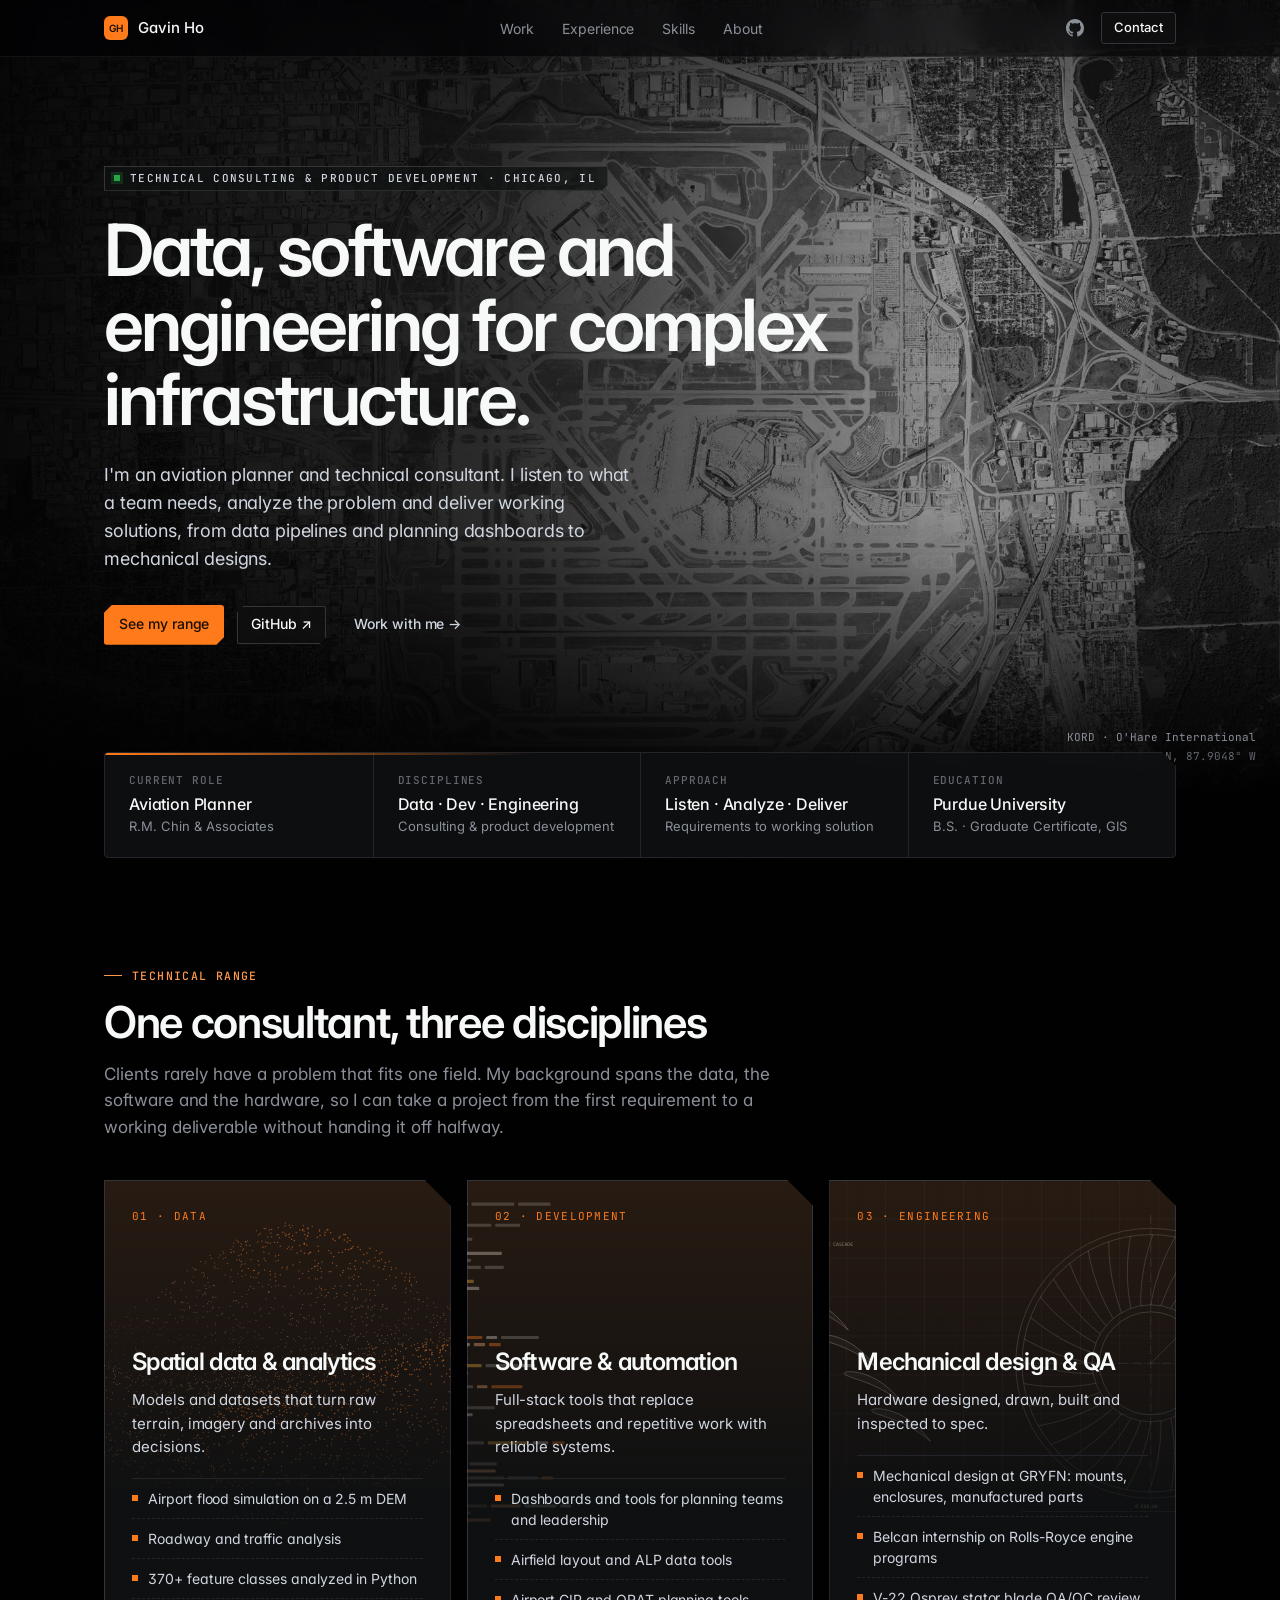
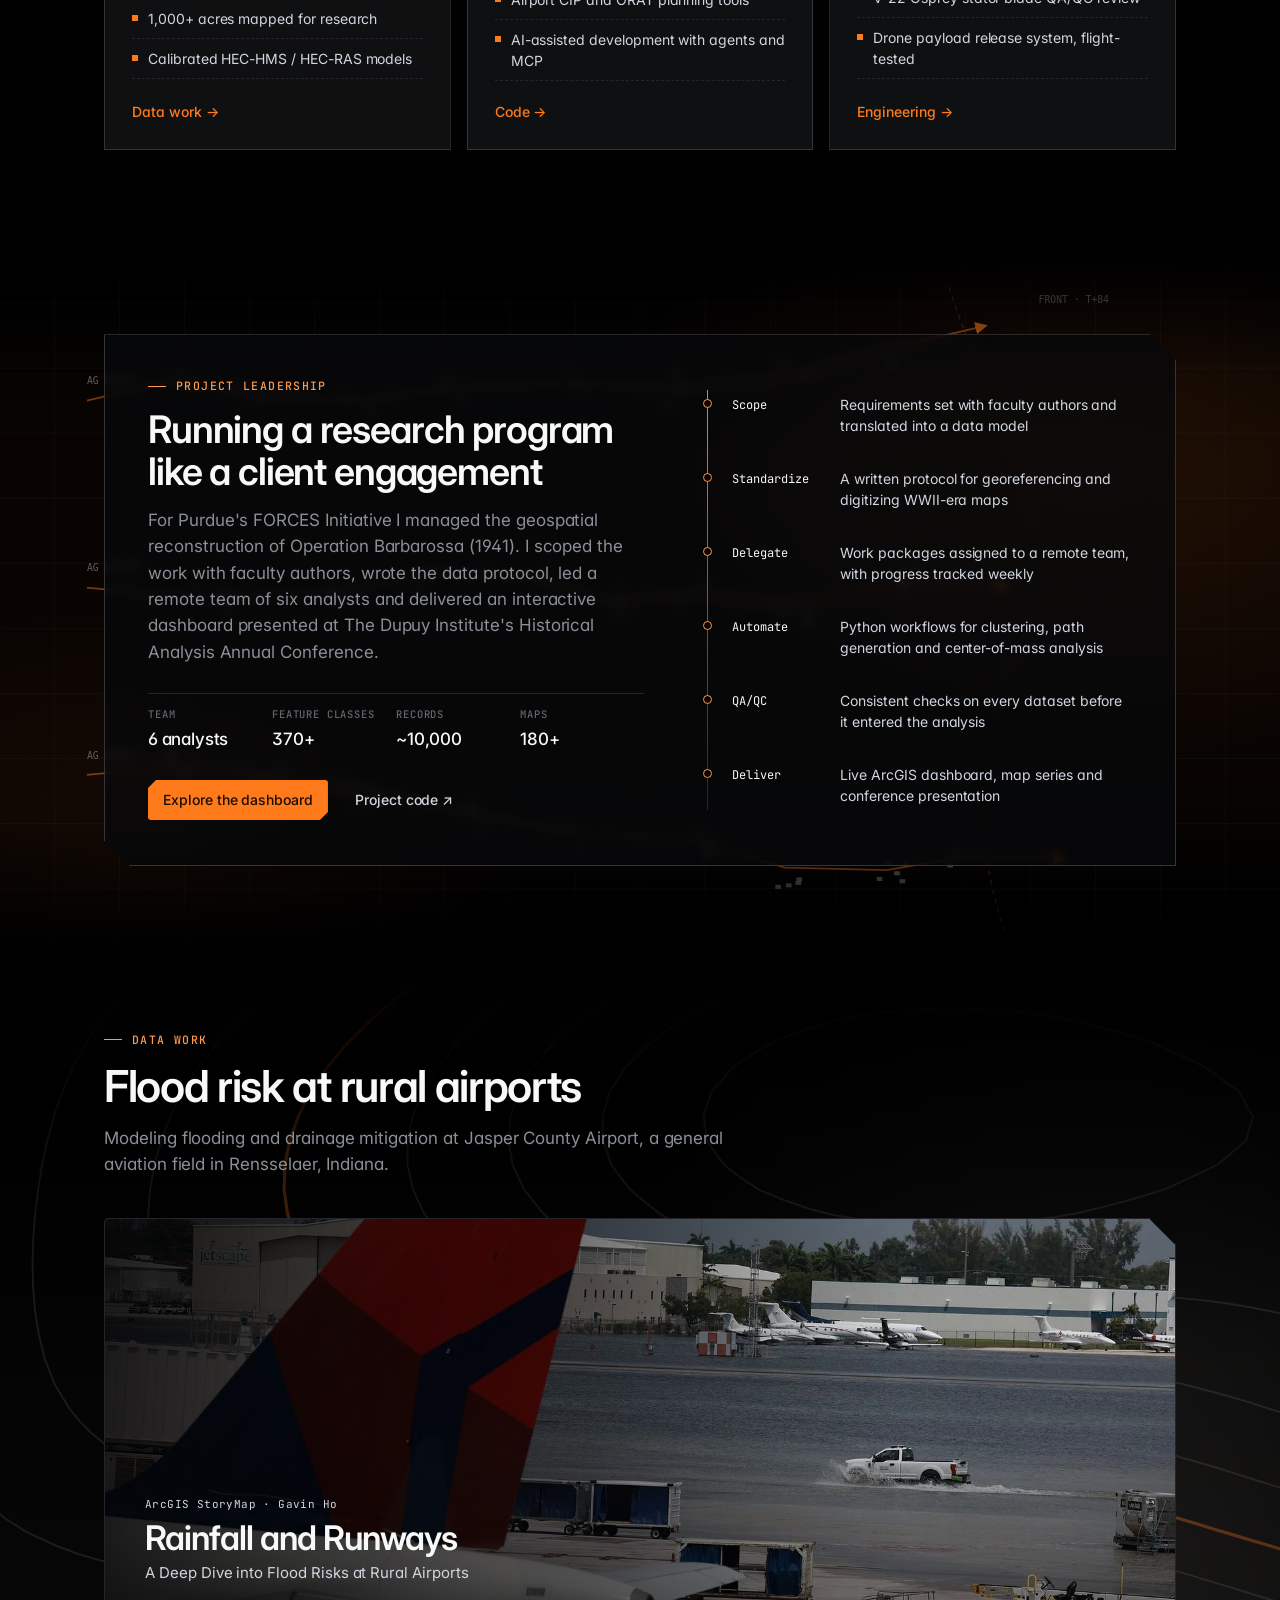
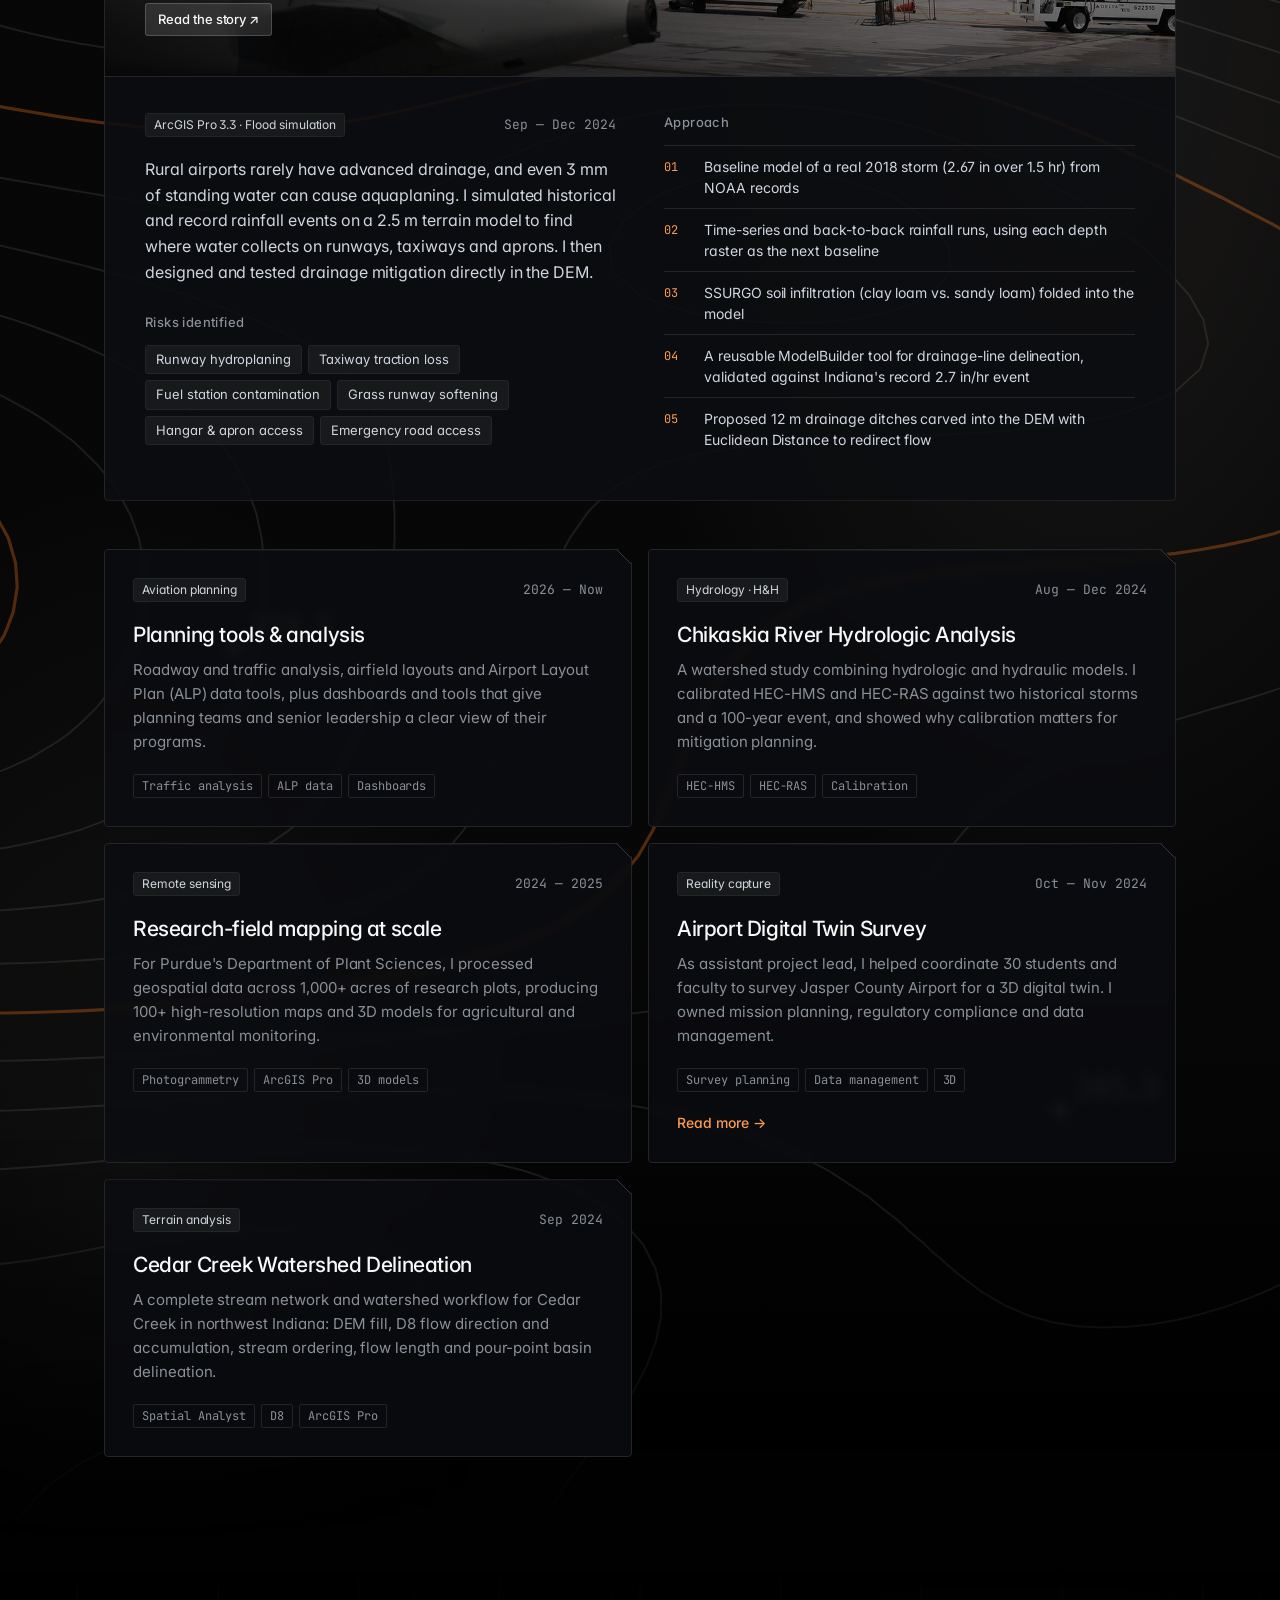
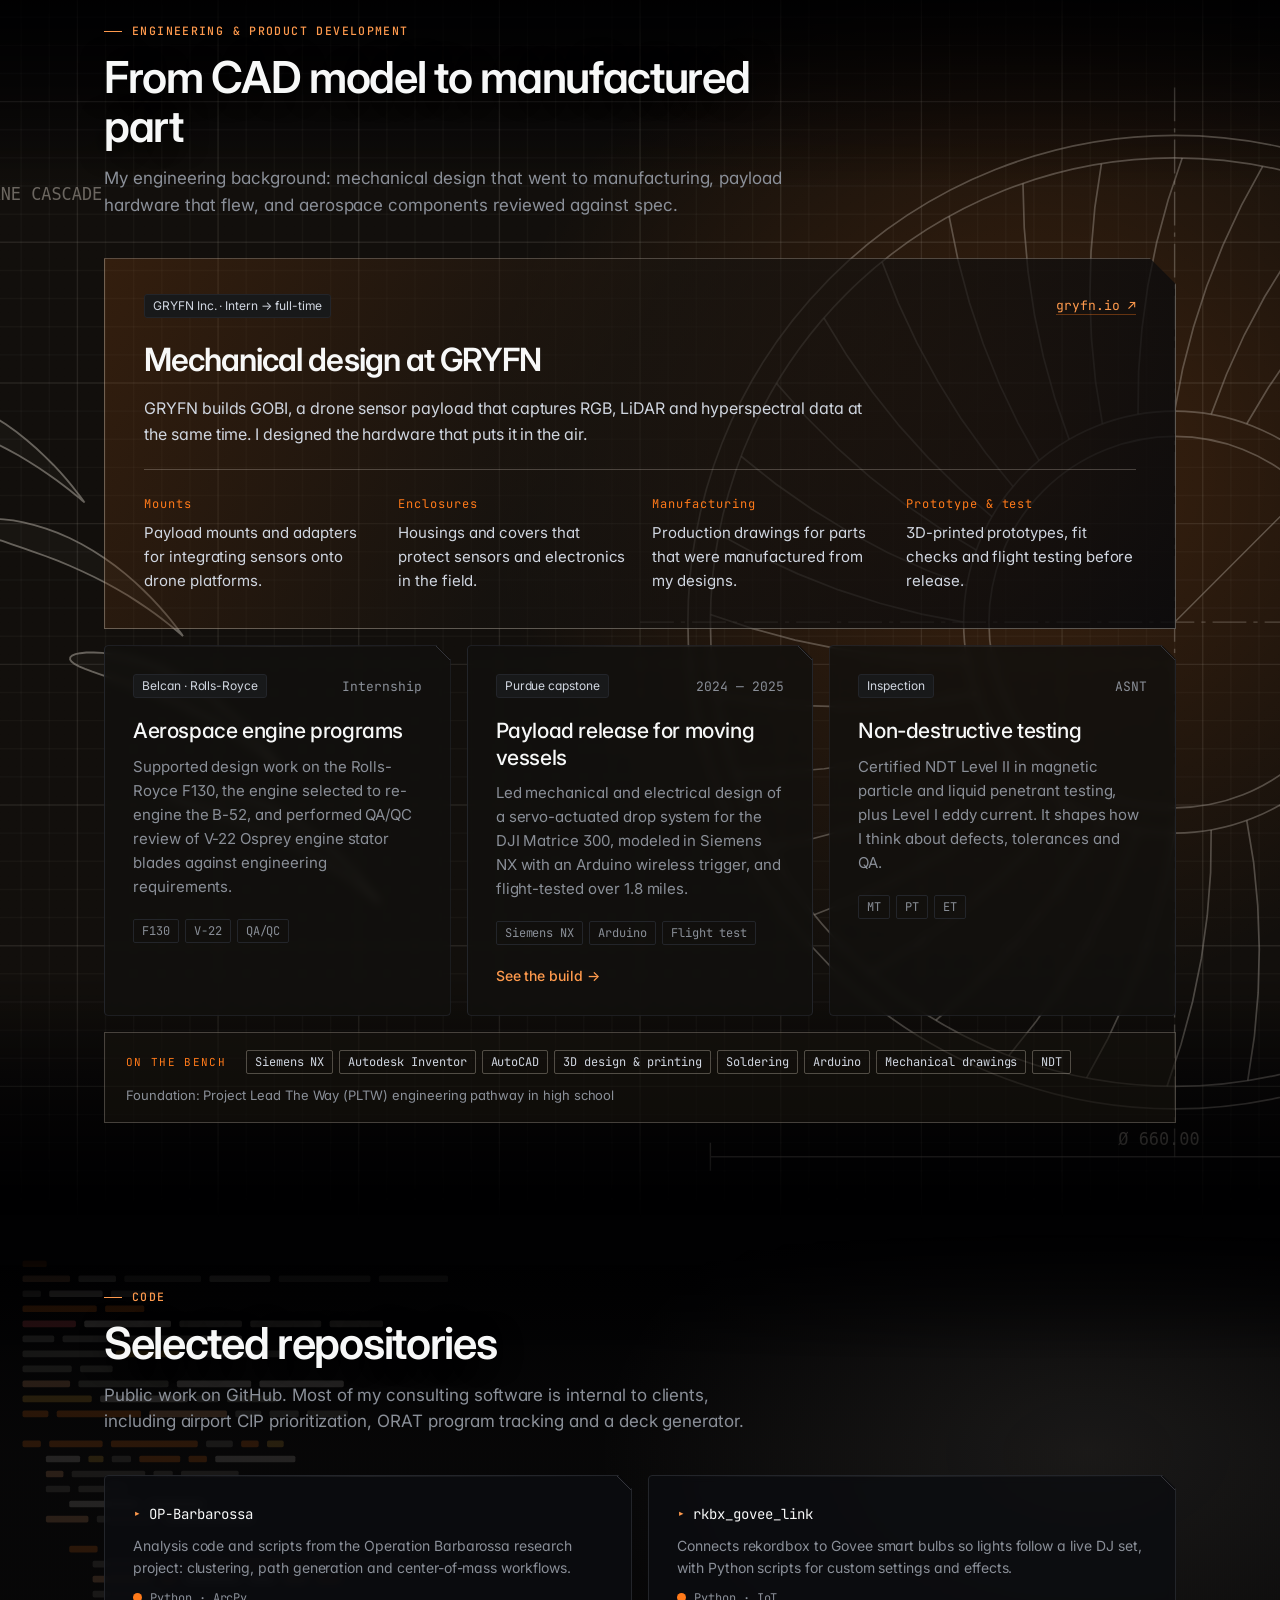
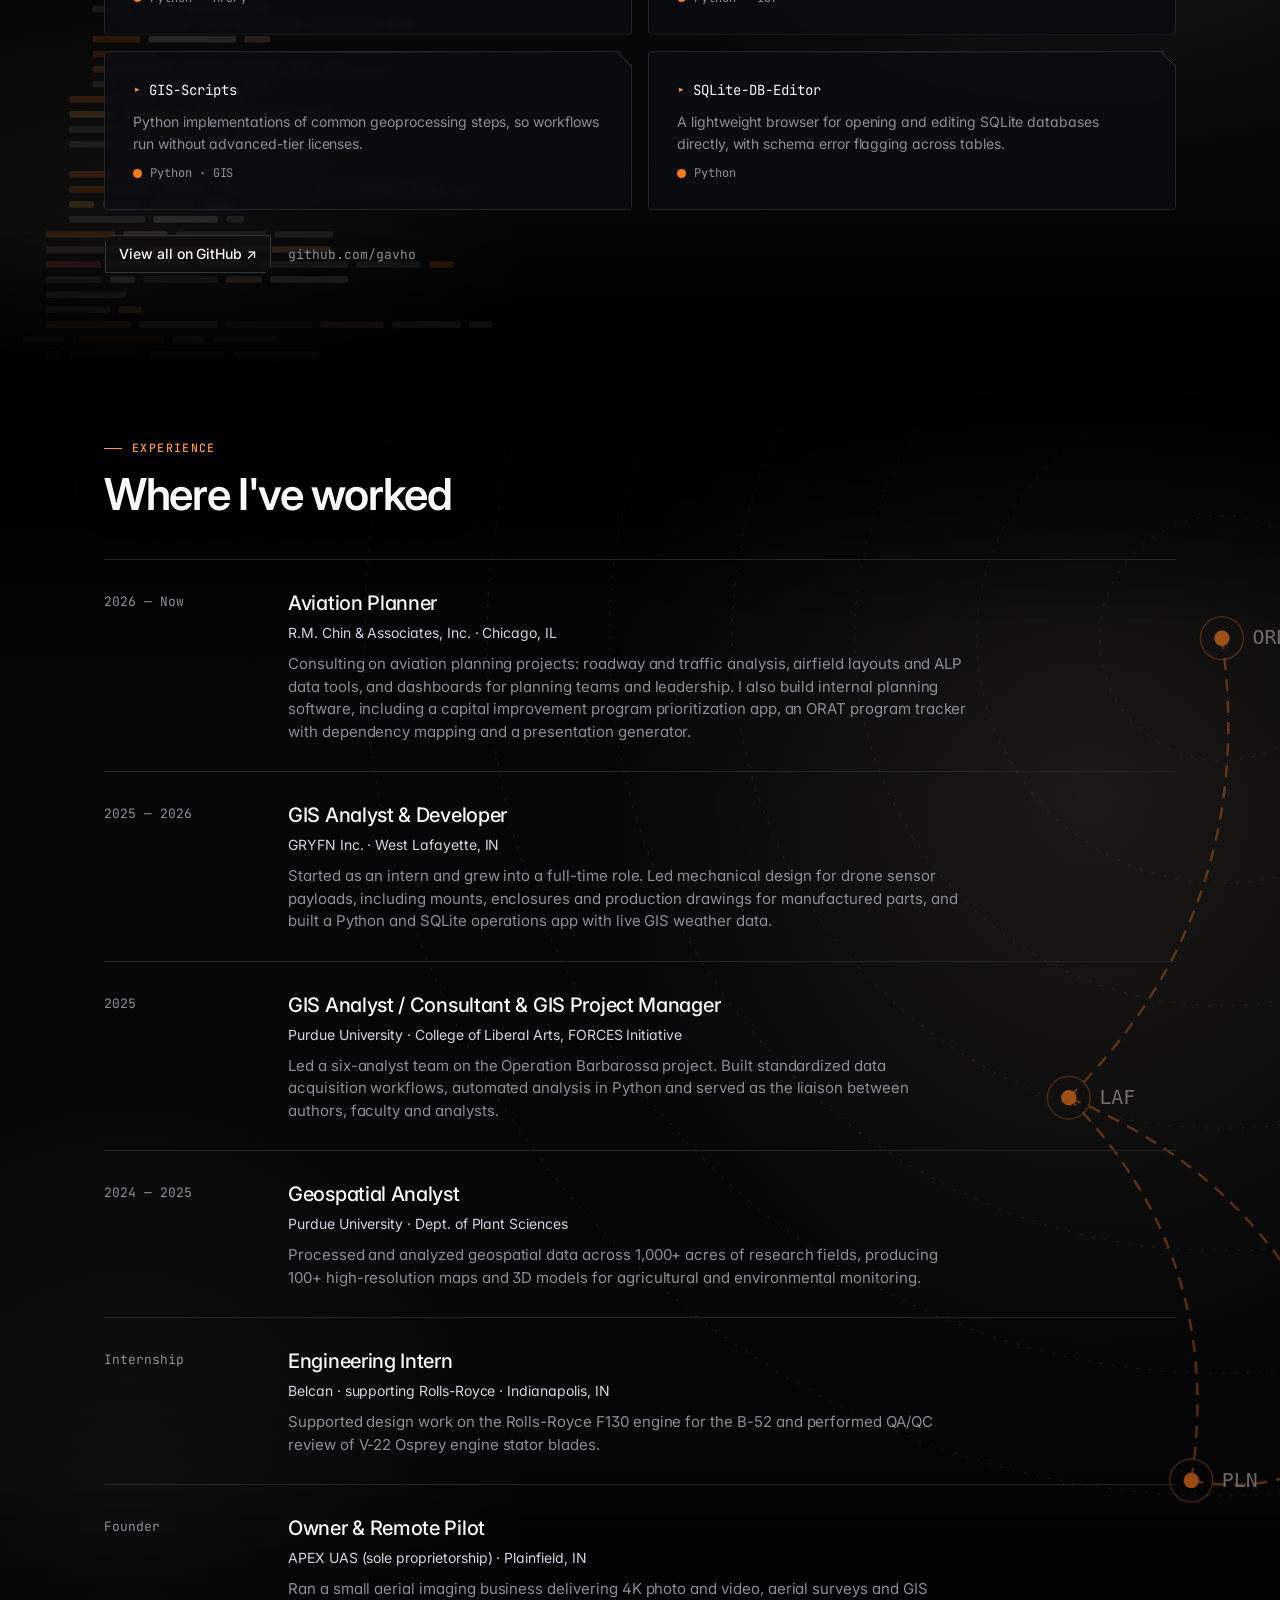
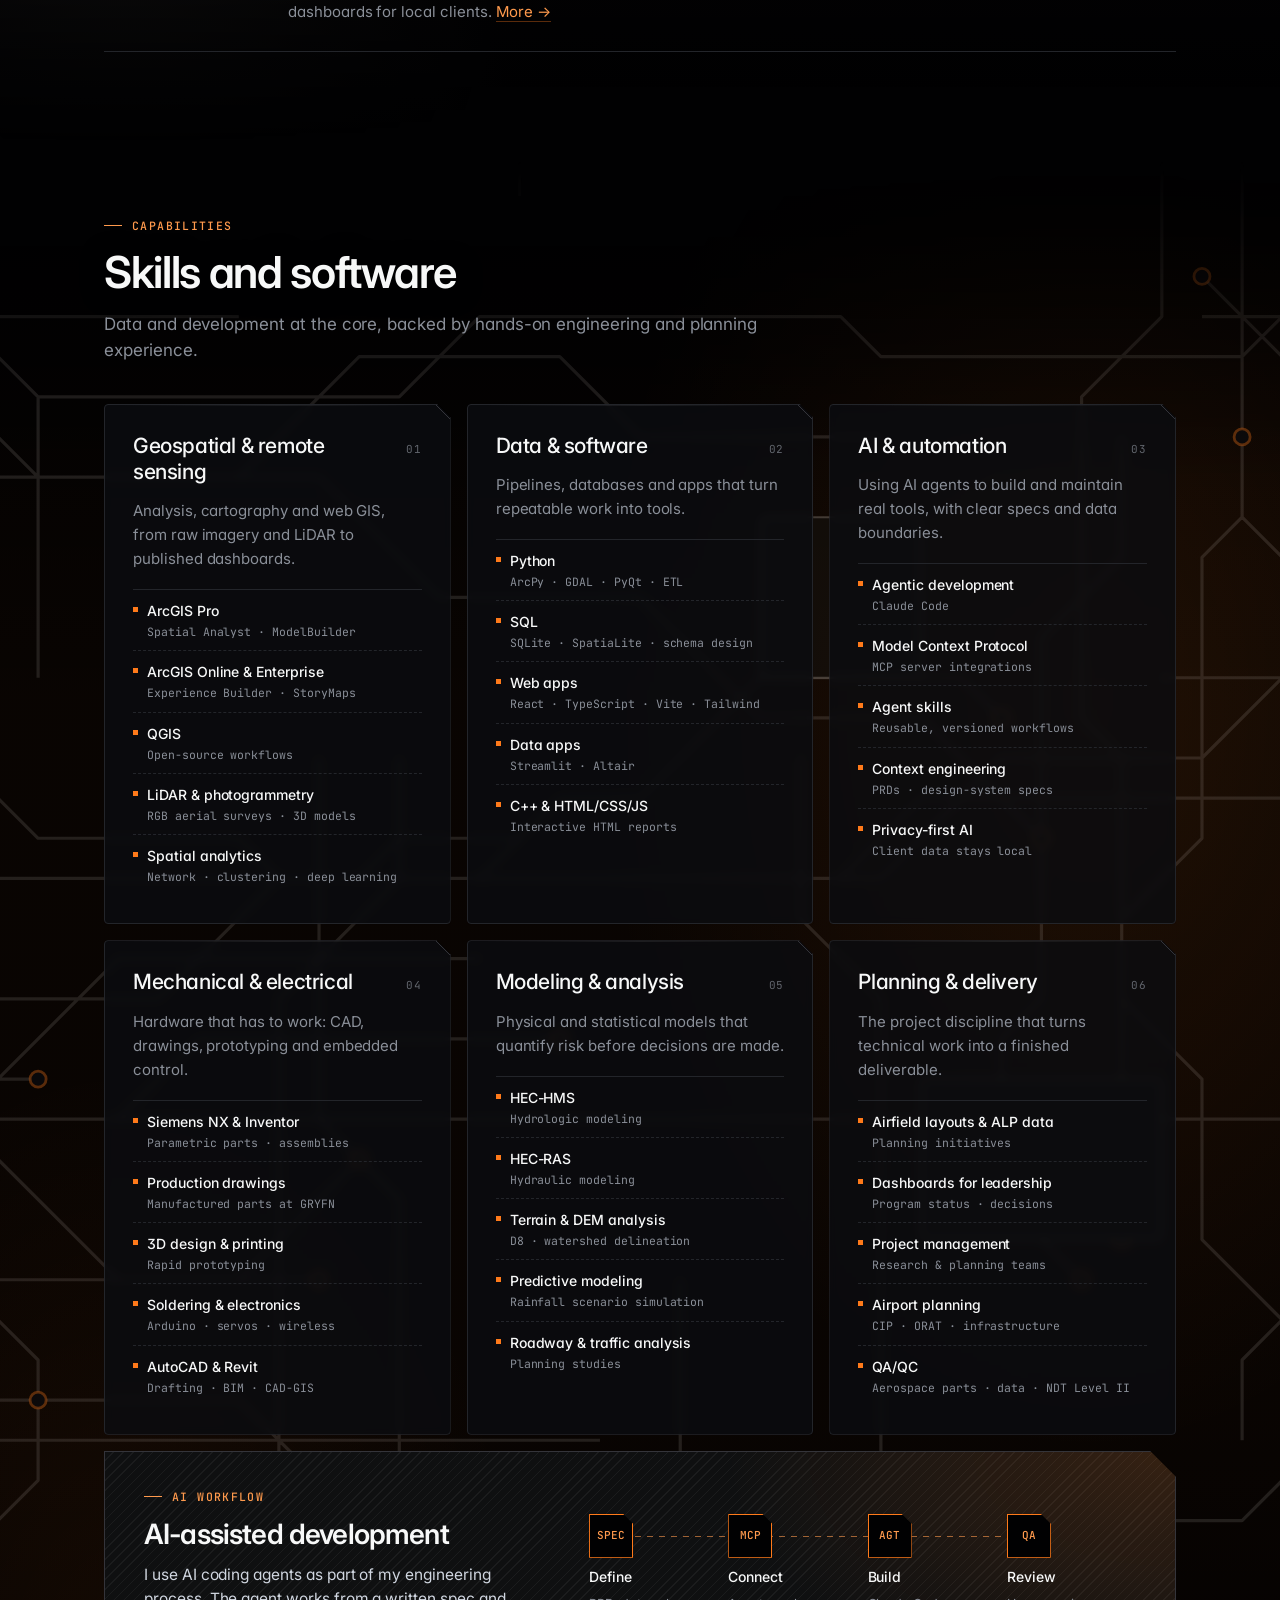
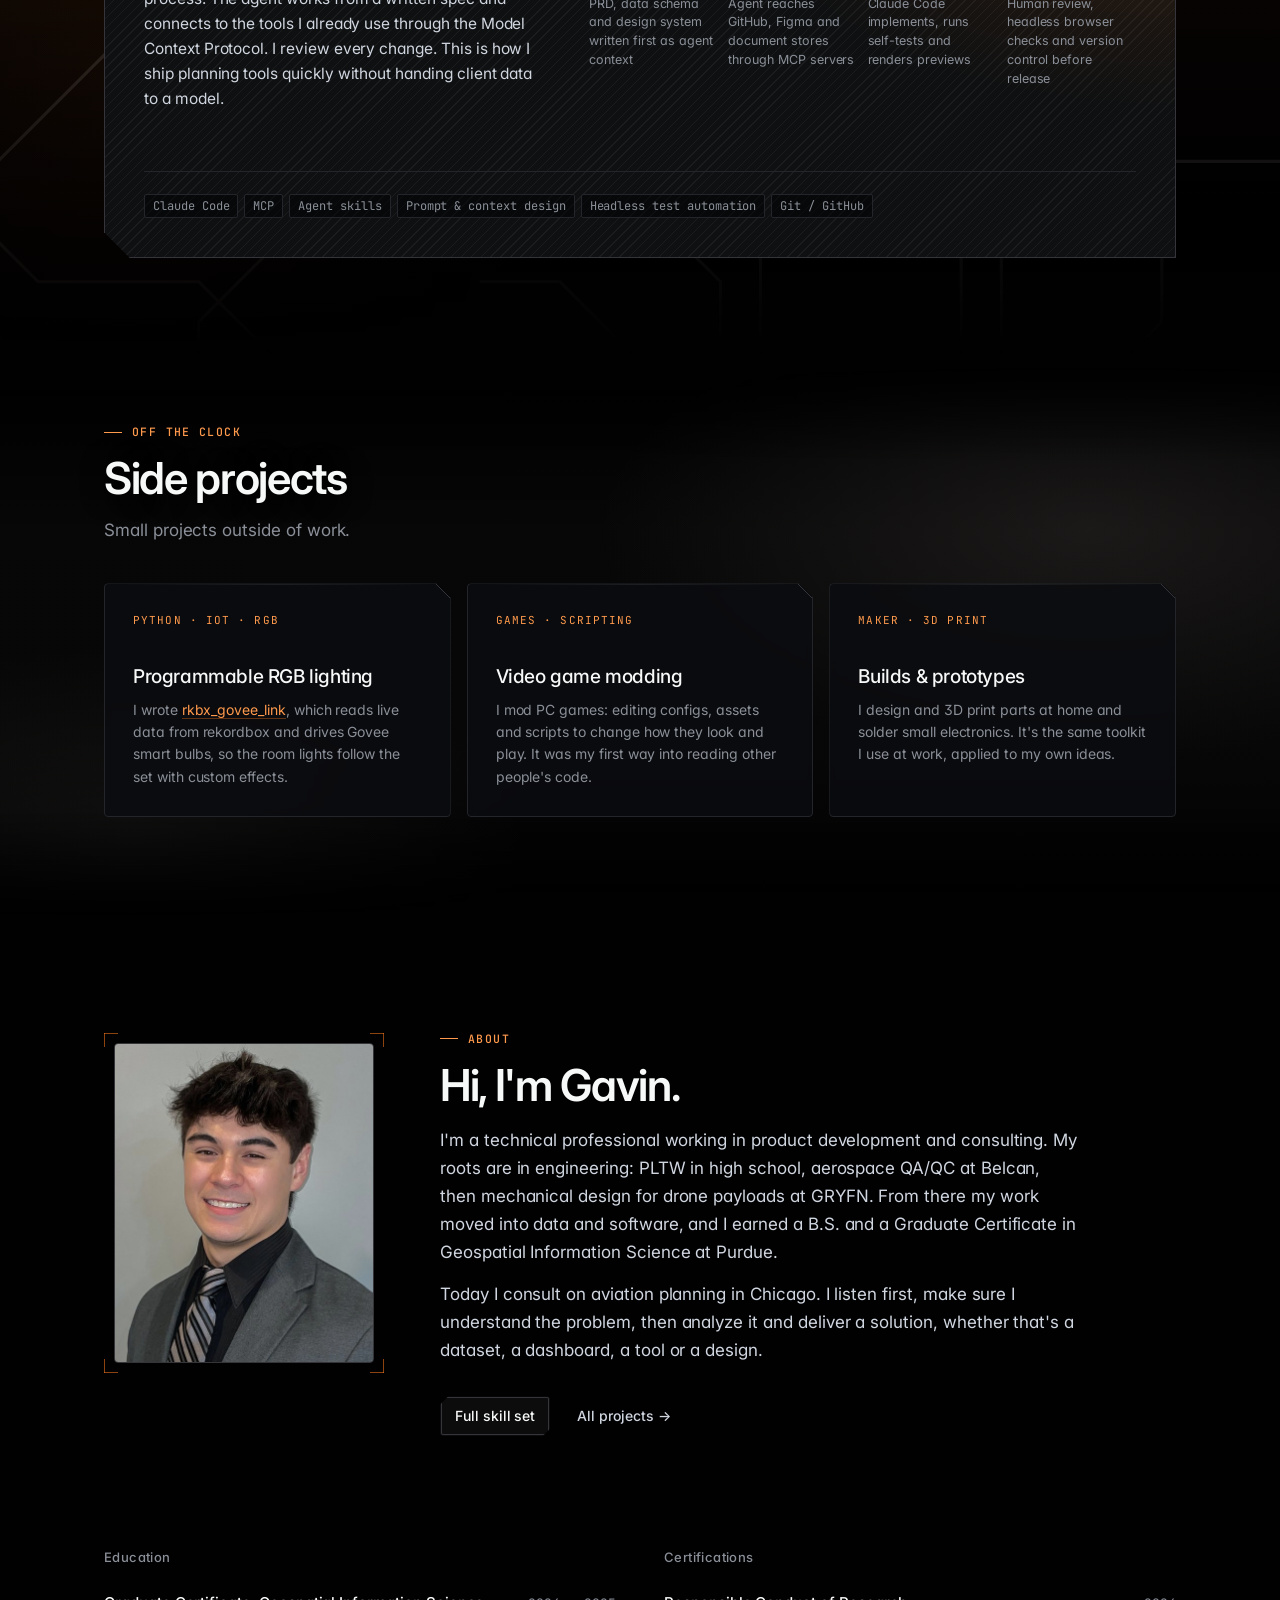
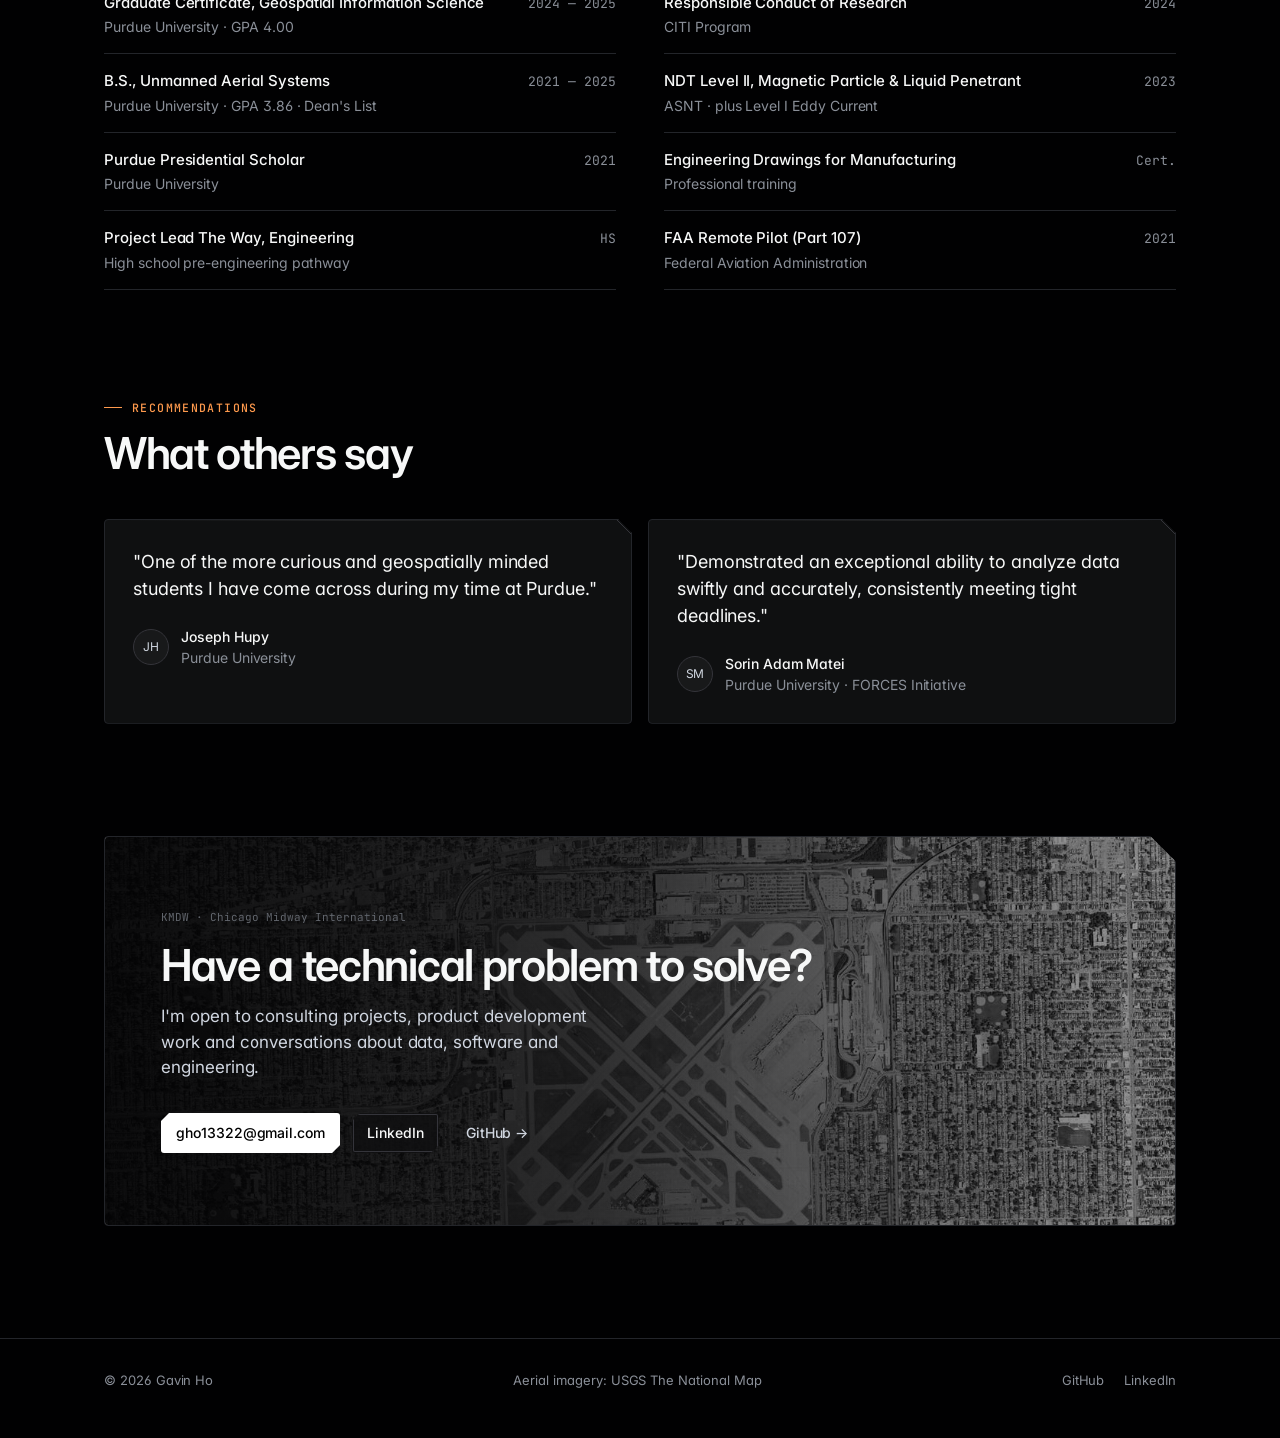
==== index.html @ 2fea3785 "Theme adjustment, nav update" ====
<!DOCTYPE html>
<html lang="en">
<head>
  <meta charset="UTF-8">
  <meta name="viewport" content="width=device-width, initial-scale=1.0">
  <title>Gavin Ho — Technical Consulting &amp; Product Development</title>
  <meta name="description" content="Gavin Ho is a technical consultant and aviation planner working across geospatial data, software development and mechanical engineering, with project leadership experience.">
  <meta property="og:title" content="Gavin Ho — Technical Consulting & Product Development">
  <meta property="og:description" content="Data, software and engineering for airports and infrastructure.">
  <meta property="og:image" content="assets/img/ord-aerial.jpg">
  <meta name="theme-color" content="#010102">
  <link rel="icon" href="data:image/svg+xml,%3Csvg xmlns='http://www.w3.org/2000/svg' viewBox='0 0 32 32'%3E%3Crect width='32' height='32' rx='8' fill='%23ff7a1a'/%3E%3Ctext x='16' y='21.5' font-family='Arial' font-weight='700' font-size='14' fill='white' text-anchor='middle'%3EGH%3C/text%3E%3C/svg%3E">
  <link rel="preconnect" href="https://fonts.googleapis.com">
  <link rel="preconnect" href="https://fonts.gstatic.com" crossorigin>
  <link href="https://fonts.googleapis.com/css2?family=Inter:wght@400;500;600&family=JetBrains+Mono:wght@400;500&display=swap" rel="stylesheet">
  <link rel="preload" as="image" href="assets/img/ord-aerial.jpg">
  <link rel="stylesheet" href="styles.css?v=9">
</head>
<body>

  <header class="nav">
    <div class="container nav-inner">
      <a href="#top" class="brand" aria-label="Gavin Ho, home">
        <span class="brand-mark">GH</span>
        <span>Gavin Ho</span>
      </a>
      <nav class="nav-links" aria-label="Primary">
        <a href="work.html">Work</a>
        <a href="#experience">Experience</a>
        <a href="#skills">Skills</a>
        <a href="#about">About</a>
      </nav>
      <div class="nav-end">
        <a href="https://github.com/gavho" class="icon-link" target="_blank" rel="noopener" aria-label="GitHub profile">
          <svg viewBox="0 0 16 16" aria-hidden="true"><path d="M8 0C3.58 0 0 3.58 0 8c0 3.54 2.29 6.53 5.47 7.59.4.07.55-.17.55-.38 0-.19-.01-.82-.01-1.49-2.01.37-2.53-.49-2.69-.94-.09-.23-.48-.94-.82-1.13-.28-.15-.68-.52-.01-.53.63-.01 1.08.58 1.23.82.72 1.21 1.87.87 2.33.66.07-.52.28-.87.51-1.07-1.78-.2-3.64-.89-3.64-3.95 0-.87.31-1.59.82-2.15-.08-.2-.36-1.02.08-2.12 0 0 .67-.21 2.2.82.64-.18 1.32-.27 2-.27.68 0 1.36.09 2 .27 1.53-1.04 2.2-.82 2.2-.82.44 1.1.16 1.92.08 2.12.51.56.82 1.27.82 2.15 0 3.07-1.87 3.75-3.65 3.95.29.25.54.73.54 1.48 0 1.07-.01 1.93-.01 2.2 0 .21.15.46.55.38A8.013 8.013 0 0016 8c0-4.42-3.58-8-8-8z"/></svg>
        </a>
        <a href="#contact" class="btn btn-secondary nav-cta">Contact</a>
      </div>
    </div>
  </header>

  <main id="top">

    <!-- Hero -->
    <section class="hero">
      <div class="hero-bg" aria-hidden="true"></div>
      <div class="container hero-inner">
        <p class="status reveal"><i aria-hidden="true"></i>Technical consulting &amp; product development · Chicago, IL</p>
        <h1 class="reveal">Data, software and engineering for complex infrastructure.</h1>
        <p class="lead reveal">
          I'm an aviation planner and technical consultant. I listen to what a team needs, analyze the problem and
          deliver working solutions, from data pipelines and planning dashboards to mechanical designs.
        </p>
        <div class="hero-actions reveal">
          <a href="#range" class="btn btn-primary">See my range</a>
          <a href="https://github.com/gavho" class="btn btn-secondary" target="_blank" rel="noopener">GitHub ↗</a>
          <a href="#contact" class="btn btn-tertiary">Work with me →</a>
        </div>
      </div>
      <p class="hero-caption mono">
        <span>KORD · O'Hare International</span>
        <span>41.9786° N, 87.9048° W</span>
      </p>
    </section>

    <!-- Profile bar -->
    <section class="container stats-wrap">
      <dl class="stats reveal">
        <div><dt>Current role</dt><dd>Aviation Planner<span>R.M. Chin &amp; Associates</span></dd></div>
        <div><dt>Disciplines</dt><dd>Data · Dev · Engineering<span>Consulting &amp; product development</span></dd></div>
        <div><dt>Approach</dt><dd>Listen · Analyze · Deliver<span>Requirements to working solution</span></dd></div>
        <div><dt>Education</dt><dd>Purdue University<span>B.S. · Graduate Certificate, GIS</span></dd></div>
      </dl>
    </section>

    <!-- Technical range -->
    <section id="range" class="section container">
      <div class="section-head reveal">
        <p class="eyebrow">Technical range</p>
        <h2>One consultant, three disciplines</h2>
        <p class="section-sub">
          Clients rarely have a problem that fits one field. My background spans the data, the software and the hardware,
          so I can take a project from the first requirement to a working deliverable without handing it off halfway.
        </p>
      </div>
      <div class="range">
        <a class="range-panel reveal" href="#data" style="--scene: url('assets/bg/pointcloud.svg'); --tint: 255, 122, 26">
          <span class="range-k mono">01 · Data</span>
          <h3>Spatial data &amp; analytics</h3>
          <p>Models and datasets that turn raw terrain, imagery and archives into decisions.</p>
          <ul>
            <li>Airport flood simulation on a 2.5 m DEM</li>
            <li>Roadway and traffic analysis</li>
            <li>370+ feature classes analyzed in Python</li>
            <li>1,000+ acres mapped for research</li>
            <li>Calibrated HEC-HMS / HEC-RAS models</li>
          </ul>
          <span class="range-go">Data work →</span>
        </a>
        <a class="range-panel reveal" href="#code" style="--scene: url('assets/bg/codemap.svg'); --tint: 255, 122, 26">
          <span class="range-k mono">02 · Development</span>
          <h3>Software &amp; automation</h3>
          <p>Full-stack tools that replace spreadsheets and repetitive work with reliable systems.</p>
          <ul>
            <li>Dashboards and tools for planning teams and leadership</li>
            <li>Airfield layout and ALP data tools</li>
            <li>Airport CIP and ORAT planning tools</li>
            <li>AI-assisted development with agents and MCP</li>
          </ul>
          <span class="range-go">Code →</span>
        </a>
        <a class="range-panel reveal" href="#engineering" style="--scene: url('assets/bg/blueprint.svg'); --tint: 255, 122, 26">
          <span class="range-k mono">03 · Engineering</span>
          <h3>Mechanical design &amp; QA</h3>
          <p>Hardware designed, drawn, built and inspected to spec.</p>
          <ul>
            <li>Mechanical design at GRYFN: mounts, enclosures, manufactured parts</li>
            <li>Belcan internship on Rolls-Royce engine programs</li>
            <li>V-22 Osprey stator blade QA/QC review</li>
            <li>Drone payload release system, flight-tested</li>
          </ul>
          <span class="range-go">Engineering →</span>
        </a>
      </div>
    </section>

    <!-- Project leadership -->
    <section id="leadership" class="scene" style="--scene: url('assets/bg/opsmap.svg'); --tint: 255, 122, 26">
      <div class="container">
        <div class="lead-band reveal">
          <div>
            <p class="eyebrow">Project leadership</p>
            <h2>Running a research program like a client engagement</h2>
            <p class="section-sub">
              For Purdue's FORCES Initiative I managed the geospatial reconstruction of Operation Barbarossa (1941). I
              scoped the work with faculty authors, wrote the data protocol, led a remote team of six analysts and
              delivered an interactive dashboard presented at The Dupuy Institute's Historical Analysis Annual Conference.
            </p>
            <dl class="spec">
              <div><dt>Team</dt><dd>6 analysts</dd></div>
              <div><dt>Feature classes</dt><dd>370+</dd></div>
              <div><dt>Records</dt><dd>~10,000</dd></div>
              <div><dt>Maps</dt><dd>180+</dd></div>
            </dl>
            <div class="hero-actions">
              <a href="work.html#forces" class="btn btn-primary">Explore the dashboard</a>
              <a href="https://github.com/gavho/OP-Barbarossa" class="btn btn-tertiary" target="_blank" rel="noopener">Project code ↗</a>
            </div>
          </div>
          <ol class="flow">
            <li><span class="flow-k mono">Scope</span><span>Requirements set with faculty authors and translated into a data model</span></li>
            <li><span class="flow-k mono">Standardize</span><span>A written protocol for georeferencing and digitizing WWII-era maps</span></li>
            <li><span class="flow-k mono">Delegate</span><span>Work packages assigned to a remote team, with progress tracked weekly</span></li>
            <li><span class="flow-k mono">Automate</span><span>Python workflows for clustering, path generation and center-of-mass analysis</span></li>
            <li><span class="flow-k mono">QA/QC</span><span>Consistent checks on every dataset before it entered the analysis</span></li>
            <li><span class="flow-k mono">Deliver</span><span>Live ArcGIS dashboard, map series and conference presentation</span></li>
          </ol>
        </div>
      </div>
    </section>

    <!-- Data work -->
    <section id="data" class="scene" style="--scene: url('assets/bg/contours.svg'); --tint: 200, 190, 175">
      <div class="container">
        <div class="section-head reveal">
          <p class="eyebrow">Data work</p>
          <h2>Flood risk at rural airports</h2>
          <p class="section-sub">Modeling flooding and drainage mitigation at Jasper County Airport, a general aviation field in Rensselaer, Indiana.</p>
        </div>

        <div class="case reveal">
          <a class="case-hero" href="https://arcg.is/1OrvXn0" target="_blank" rel="noopener" aria-label="Open the Rainfall and Runways StoryMap">
            <img src="assets/img/storymap-cover.jpg" alt="Airliner tail beside a flooded airport ramp as a truck drives through standing water" loading="lazy">
            <span class="cover-panel">
              <span class="mono cover-kicker">ArcGIS StoryMap · Gavin Ho</span>
              <span class="cover-title">Rainfall and Runways</span>
              <span class="cover-sub">A Deep Dive into Flood Risks at Rural Airports</span>
              <span class="cover-link">Read the story ↗</span>
            </span>
          </a>
          <div class="case-body">
            <div>
              <div class="case-meta">
                <span class="badge">ArcGIS Pro 3.3 · Flood simulation</span>
                <span class="mono muted">Sep — Dec 2024</span>
              </div>
              <p class="case-summary">
                Rural airports rarely have advanced drainage, and even 3 mm of standing water can cause aquaplaning.
                I simulated historical and record rainfall events on a 2.5 m terrain model to find where water
                collects on runways, taxiways and aprons. I then designed and tested drainage mitigation directly in the DEM.
              </p>
              <h3 class="case-title">Risks identified</h3>
              <ul class="chips">
                <li>Runway hydroplaning</li><li>Taxiway traction loss</li><li>Fuel station contamination</li>
                <li>Grass runway softening</li><li>Hangar &amp; apron access</li><li>Emergency road access</li>
              </ul>
            </div>
            <div>
              <h3 class="case-title case-title-first">Approach</h3>
              <ol class="steps">
                <li><span class="mono">01</span>Baseline model of a real 2018 storm (2.67 in over 1.5 hr) from NOAA records</li>
                <li><span class="mono">02</span>Time-series and back-to-back rainfall runs, using each depth raster as the next baseline</li>
                <li><span class="mono">03</span>SSURGO soil infiltration (clay loam vs. sandy loam) folded into the model</li>
                <li><span class="mono">04</span>A reusable ModelBuilder tool for drainage-line delineation, validated against Indiana's record 2.7 in/hr event</li>
                <li><span class="mono">05</span>Proposed 12 m drainage ditches carved into the DEM with Euclidean Distance to redirect flow</li>
              </ol>
            </div>
          </div>
        </div>

        <div class="grid more">
          <article class="card reveal">
            <div class="card-top"><span class="badge">Aviation planning</span><span class="mono muted">2026 — Now</span></div>
            <h3>Planning tools &amp; analysis</h3>
            <p>Roadway and traffic analysis, airfield layouts and Airport Layout Plan (ALP) data tools, plus dashboards and tools that give planning teams and senior leadership a clear view of their programs.</p>
            <ul class="tags"><li>Traffic analysis</li><li>ALP data</li><li>Dashboards</li></ul>
          </article>
          <article class="card reveal">
            <div class="card-top"><span class="badge">Hydrology · H&amp;H</span><span class="mono muted">Aug — Dec 2024</span></div>
            <h3>Chikaskia River Hydrologic Analysis</h3>
            <p>A watershed study combining hydrologic and hydraulic models. I calibrated HEC-HMS and HEC-RAS against two historical storms and a 100-year event, and showed why calibration matters for mitigation planning.</p>
            <ul class="tags"><li>HEC-HMS</li><li>HEC-RAS</li><li>Calibration</li></ul>
          </article>
          <article class="card reveal">
            <div class="card-top"><span class="badge">Remote sensing</span><span class="mono muted">2024 — 2025</span></div>
            <h3>Research-field mapping at scale</h3>
            <p>For Purdue's Department of Plant Sciences, I processed geospatial data across 1,000+ acres of research plots, producing 100+ high-resolution maps and 3D models for agricultural and environmental monitoring.</p>
            <ul class="tags"><li>Photogrammetry</li><li>ArcGIS Pro</li><li>3D models</li></ul>
          </article>
          <article class="card reveal">
            <div class="card-top"><span class="badge">Reality capture</span><span class="mono muted">Oct — Nov 2024</span></div>
            <h3>Airport Digital Twin Survey</h3>
            <p>As assistant project lead, I helped coordinate 30 students and faculty to survey Jasper County Airport for a 3D digital twin. I owned mission planning, regulatory compliance and data management.</p>
            <ul class="tags"><li>Survey planning</li><li>Data management</li><li>3D</li></ul>
            <a class="card-link" href="work.html#digital-twin">Read more →</a>
          </article>
          <article class="card reveal">
            <div class="card-top"><span class="badge">Terrain analysis</span><span class="mono muted">Sep 2024</span></div>
            <h3>Cedar Creek Watershed Delineation</h3>
            <p>A complete stream network and watershed workflow for Cedar Creek in northwest Indiana: DEM fill, D8 flow direction and accumulation, stream ordering, flow length and pour-point basin delineation.</p>
            <ul class="tags"><li>Spatial Analyst</li><li>D8</li><li>ArcGIS Pro</li></ul>
          </article>
        </div>
      </div>
    </section>

    <!-- Engineering -->
    <section id="engineering" class="scene scene-blueprint" style="--scene: url('assets/bg/blueprint.svg'); --tint: 255, 122, 26">
      <div class="container">
        <div class="section-head reveal">
          <p class="eyebrow">Engineering &amp; product development</p>
          <h2>From CAD model to manufactured part</h2>
          <p class="section-sub">
            My engineering background: mechanical design that went to manufacturing, payload hardware that flew, and
            aerospace components reviewed against spec.
          </p>
        </div>

        <article class="feature reveal">
          <div class="feature-head">
            <span class="badge">GRYFN Inc. · Intern → full-time</span>
            <span class="mono muted"><a class="inline-link" href="https://www.gryfn.io" target="_blank" rel="noopener">gryfn.io ↗</a></span>
          </div>
          <h3>Mechanical design at GRYFN</h3>
          <p class="feature-lead">GRYFN builds GOBI, a drone sensor payload that captures RGB, LiDAR and hyperspectral data at the same time. I designed the hardware that puts it in the air.</p>
          <div class="feature-body feature-4">
            <div><span class="mono feature-k">Mounts</span><p>Payload mounts and adapters for integrating sensors onto drone platforms.</p></div>
            <div><span class="mono feature-k">Enclosures</span><p>Housings and covers that protect sensors and electronics in the field.</p></div>
            <div><span class="mono feature-k">Manufacturing</span><p>Production drawings for parts that were manufactured from my designs.</p></div>
            <div><span class="mono feature-k">Prototype &amp; test</span><p>3D-printed prototypes, fit checks and flight testing before release.</p></div>
          </div>
        </article>

        <div class="grid eng-grid eng-3">
          <article class="card reveal">
            <div class="card-top"><span class="badge">Belcan · Rolls-Royce</span><span class="mono muted">Internship</span></div>
            <h3>Aerospace engine programs</h3>
            <p>Supported design work on the Rolls-Royce F130, the engine selected to re-engine the B-52, and performed QA/QC review of V-22 Osprey engine stator blades against engineering requirements.</p>
            <ul class="tags"><li>F130</li><li>V-22</li><li>QA/QC</li></ul>
          </article>
          <article class="card reveal">
            <div class="card-top"><span class="badge">Purdue capstone</span><span class="mono muted">2024 — 2025</span></div>
            <h3>Payload release for moving vessels</h3>
            <p>Led mechanical and electrical design of a servo-actuated drop system for the DJI Matrice 300, modeled in Siemens NX with an Arduino wireless trigger, and flight-tested over 1.8 miles.</p>
            <ul class="tags"><li>Siemens NX</li><li>Arduino</li><li>Flight test</li></ul>
            <a class="card-link" href="work.html#payload">See the build →</a>
          </article>
          <article class="card reveal">
            <div class="card-top"><span class="badge">Inspection</span><span class="mono muted">ASNT</span></div>
            <h3>Non-destructive testing</h3>
            <p>Certified NDT Level II in magnetic particle and liquid penetrant testing, plus Level I eddy current. It shapes how I think about defects, tolerances and QA.</p>
            <ul class="tags"><li>MT</li><li>PT</li><li>ET</li></ul>
          </article>
        </div>

        <div class="bench reveal">
          <span class="mono bench-k">On the bench</span>
          <ul class="tags">
            <li>Siemens NX</li><li>Autodesk Inventor</li><li>AutoCAD</li><li>3D design &amp; printing</li><li>Soldering</li>
            <li>Arduino</li><li>Mechanical drawings</li><li>NDT</li>
          </ul>
          <span class="bench-note">Foundation: Project Lead The Way (PLTW) engineering pathway in high school</span>
        </div>
      </div>
    </section>

    <!-- Code -->
    <section id="code" class="scene scene-code" style="--scene: url('assets/bg/codemap.svg'); --tint: 200, 190, 175">
      <div class="container">
        <div class="section-head reveal">
          <p class="eyebrow">Code</p>
          <h2>Selected repositories</h2>
          <p class="section-sub">
            Public work on GitHub. Most of my consulting software is internal to clients, including airport CIP
            prioritization, ORAT program tracking and a deck generator.
          </p>
        </div>
        <div class="repos">
          <a class="repo card reveal" href="https://github.com/gavho/OP-Barbarossa" target="_blank" rel="noopener">
            <span class="repo-name mono">OP-Barbarossa</span>
            <p>Analysis code and scripts from the Operation Barbarossa research project: clustering, path generation and center-of-mass workflows.</p>
            <span class="repo-meta"><i ></i>Python · ArcPy</span>
          </a>
          <a class="repo card reveal" href="https://github.com/gavho/rkbx_govee_link" target="_blank" rel="noopener">
            <span class="repo-name mono">rkbx_govee_link</span>
            <p>Connects rekordbox to Govee smart bulbs so lights follow a live DJ set, with Python scripts for custom settings and effects.</p>
            <span class="repo-meta"><i ></i>Python · IoT</span>
          </a>
          <a class="repo card reveal" href="https://github.com/gavho/GIS-Scripts" target="_blank" rel="noopener">
            <span class="repo-name mono">GIS-Scripts</span>
            <p>Python implementations of common geoprocessing steps, so workflows run without advanced-tier licenses.</p>
            <span class="repo-meta"><i ></i>Python · GIS</span>
          </a>
          <a class="repo card reveal" href="https://github.com/gavho/SQLite-DB-Editor" target="_blank" rel="noopener">
            <span class="repo-name mono">SQLite-DB-Editor</span>
            <p>A lightweight browser for opening and editing SQLite databases directly, with schema error flagging across tables.</p>
            <span class="repo-meta"><i ></i>Python</span>
          </a>
        </div>
        <div class="repo-foot reveal">
          <a href="https://github.com/gavho" class="btn btn-secondary" target="_blank" rel="noopener">View all on GitHub ↗</a>
          <span class="mono muted">github.com/gavho</span>
        </div>
      </div>
    </section>

    <!-- Experience -->
    <section id="experience" class="scene" style="--scene: url('assets/bg/routes.svg'); --tint: 200, 190, 175">
      <div class="container">
      <div class="section-head reveal">
        <p class="eyebrow">Experience</p>
        <h2>Where I've worked</h2>
      </div>

      <ol class="timeline">
        <li class="row reveal">
          <div class="row-meta mono">2026 — Now</div>
          <div class="row-body">
            <h3>Aviation Planner</h3>
            <p class="org">R.M. Chin &amp; Associates, Inc. · Chicago, IL</p>
            <p>Consulting on aviation planning projects: roadway and traffic analysis, airfield layouts and ALP data tools, and dashboards for planning teams and leadership. I also build internal planning software, including a capital improvement program prioritization app, an ORAT program tracker with dependency mapping and a presentation generator.</p>
          </div>
        </li>
        <li class="row reveal">
          <div class="row-meta mono">2025 — 2026</div>
          <div class="row-body">
            <h3>GIS Analyst &amp; Developer</h3>
            <p class="org">GRYFN Inc. · West Lafayette, IN</p>
            <p>Started as an intern and grew into a full-time role. Led mechanical design for drone sensor payloads, including mounts, enclosures and production drawings for manufactured parts, and built a Python and SQLite operations app with live GIS weather data.</p>
          </div>
        </li>
        <li class="row reveal">
          <div class="row-meta mono">2025</div>
          <div class="row-body">
            <h3>GIS Analyst / Consultant &amp; GIS Project Manager</h3>
            <p class="org">Purdue University · College of Liberal Arts, FORCES Initiative</p>
            <p>Led a six-analyst team on the Operation Barbarossa project. Built standardized data acquisition workflows, automated analysis in Python and served as the liaison between authors, faculty and analysts.</p>
          </div>
        </li>
        <li class="row reveal">
          <div class="row-meta mono">2024 — 2025</div>
          <div class="row-body">
            <h3>Geospatial Analyst</h3>
            <p class="org">Purdue University · Dept. of Plant Sciences</p>
            <p>Processed and analyzed geospatial data across 1,000+ acres of research fields, producing 100+ high-resolution maps and 3D models for agricultural and environmental monitoring.</p>
          </div>
        </li>
        <li class="row reveal">
          <div class="row-meta mono">Internship</div>
          <div class="row-body">
            <h3>Engineering Intern</h3>
            <p class="org">Belcan · supporting Rolls-Royce · Indianapolis, IN</p>
            <p>Supported design work on the Rolls-Royce F130 engine for the B-52 and performed QA/QC review of V-22 Osprey engine stator blades.</p>
          </div>
        </li>
        <li class="row reveal">
          <div class="row-meta mono">Founder</div>
          <div class="row-body">
            <h3>Owner &amp; Remote Pilot</h3>
            <p class="org">APEX UAS (sole proprietorship) · Plainfield, IN</p>
            <p>Ran a small aerial imaging business delivering 4K photo and video, aerial surveys and GIS dashboards for local clients. <a class="inline-link" href="work.html#apex">More →</a></p>
          </div>
        </li>
      </ol>
      </div>
    </section>

    <!-- Capabilities -->
    <section id="skills" class="scene" style="--scene: url('assets/bg/circuit.svg'); --tint: 255, 122, 26">
      <div class="container">
        <div class="section-head reveal">
          <p class="eyebrow">Capabilities</p>
          <h2>Skills and software</h2>
          <p class="section-sub">Data and development at the core, backed by hands-on engineering and planning experience.</p>
        </div>

        <div class="caps">
          <article class="card cap reveal">
            <div class="cap-head"><h3>Geospatial &amp; remote sensing</h3><span class="mono">01</span></div>
            <p>Analysis, cartography and web GIS, from raw imagery and LiDAR to published dashboards.</p>
            <ul>
              <li>ArcGIS Pro<span>Spatial Analyst · ModelBuilder</span></li>
              <li>ArcGIS Online &amp; Enterprise<span>Experience Builder · StoryMaps</span></li>
              <li>QGIS<span>Open-source workflows</span></li>
              <li>LiDAR &amp; photogrammetry<span>RGB aerial surveys · 3D models</span></li>
              <li>Spatial analytics<span>Network · clustering · deep learning</span></li>
            </ul>
          </article>
          <article class="card cap reveal">
            <div class="cap-head"><h3>Data &amp; software</h3><span class="mono">02</span></div>
            <p>Pipelines, databases and apps that turn repeatable work into tools.</p>
            <ul>
              <li>Python<span>ArcPy · GDAL · PyQt · ETL</span></li>
              <li>SQL<span>SQLite · SpatiaLite · schema design</span></li>
              <li>Web apps<span>React · TypeScript · Vite · Tailwind</span></li>
              <li>Data apps<span>Streamlit · Altair</span></li>
              <li>C++ &amp; HTML/CSS/JS<span>Interactive HTML reports</span></li>
            </ul>
          </article>
          <article class="card cap reveal">
            <div class="cap-head"><h3>AI &amp; automation</h3><span class="mono">03</span></div>
            <p>Using AI agents to build and maintain real tools, with clear specs and data boundaries.</p>
            <ul>
              <li>Agentic development<span>Claude Code</span></li>
              <li>Model Context Protocol<span>MCP server integrations</span></li>
              <li>Agent skills<span>Reusable, versioned workflows</span></li>
              <li>Context engineering<span>PRDs · design-system specs</span></li>
              <li>Privacy-first AI<span>Client data stays local</span></li>
            </ul>
          </article>
          <article class="card cap reveal">
            <div class="cap-head"><h3>Mechanical &amp; electrical</h3><span class="mono">04</span></div>
            <p>Hardware that has to work: CAD, drawings, prototyping and embedded control.</p>
            <ul>
              <li>Siemens NX &amp; Inventor<span>Parametric parts · assemblies</span></li>
              <li>Production drawings<span>Manufactured parts at GRYFN</span></li>
              <li>3D design &amp; printing<span>Rapid prototyping</span></li>
              <li>Soldering &amp; electronics<span>Arduino · servos · wireless</span></li>
              <li>AutoCAD &amp; Revit<span>Drafting · BIM · CAD-GIS</span></li>
            </ul>
          </article>
          <article class="card cap reveal">
            <div class="cap-head"><h3>Modeling &amp; analysis</h3><span class="mono">05</span></div>
            <p>Physical and statistical models that quantify risk before decisions are made.</p>
            <ul>
              <li>HEC-HMS<span>Hydrologic modeling</span></li>
              <li>HEC-RAS<span>Hydraulic modeling</span></li>
              <li>Terrain &amp; DEM analysis<span>D8 · watershed delineation</span></li>
              <li>Predictive modeling<span>Rainfall scenario simulation</span></li>
              <li>Roadway &amp; traffic analysis<span>Planning studies</span></li>
            </ul>
          </article>
          <article class="card cap reveal">
            <div class="cap-head"><h3>Planning &amp; delivery</h3><span class="mono">06</span></div>
            <p>The project discipline that turns technical work into a finished deliverable.</p>
            <ul>
              <li>Airfield layouts &amp; ALP data<span>Planning initiatives</span></li>
              <li>Dashboards for leadership<span>Program status · decisions</span></li>
              <li>Project management<span>Research &amp; planning teams</span></li>
              <li>Airport planning<span>CIP · ORAT · infrastructure</span></li>
              <li>QA/QC<span>Aerospace parts · data · NDT Level II</span></li>
            </ul>
          </article>
        </div>

        <div class="ai reveal">
          <div class="ai-text">
            <p class="eyebrow">AI workflow</p>
            <h3>AI-assisted development</h3>
            <p>
              I use AI coding agents as part of my engineering process. The agent works from a written spec and
              connects to the tools I already use through the Model Context Protocol. I review every change.
              This is how I ship planning tools quickly without handing client data to a model.
            </p>
          </div>
          <ol class="pipeline">
            <li><span class="node">SPEC</span><strong>Define</strong><span>PRD, data schema and design system written first as agent context</span></li>
            <li><span class="node">MCP</span><strong>Connect</strong><span>Agent reaches GitHub, Figma and document stores through MCP servers</span></li>
            <li><span class="node">AGT</span><strong>Build</strong><span>Claude Code implements, runs self-tests and renders previews</span></li>
            <li><span class="node">QA</span><strong>Review</strong><span>Human review, headless browser checks and version control before release</span></li>
          </ol>
          <ul class="tags ai-stack">
            <li>Claude Code</li><li>MCP</li><li>Agent skills</li><li>Prompt &amp; context design</li><li>Headless test automation</li><li>Git / GitHub</li>
          </ul>
        </div>
      </div>
    </section>

    <!-- Side projects -->
    <section id="off-hours" class="scene" style="--tint: 200, 190, 175">
      <div class="container">
        <div class="section-head reveal">
          <p class="eyebrow">Off the clock</p>
          <h2>Side projects</h2>
          <p class="section-sub">Small projects outside of work.</p>
        </div>
        <div class="fun">
          <article class="card fun-card reveal">
            <span class="fun-k mono">Python · IoT · RGB</span>
            <h3>Programmable RGB lighting</h3>
            <p>
              I wrote <a class="inline-link" href="https://github.com/gavho/rkbx_govee_link" target="_blank" rel="noopener">rkbx_govee_link</a>,
              which reads live data from rekordbox and drives Govee smart bulbs, so the room lights follow the set with custom effects.
            </p>
          </article>
          <article class="card fun-card reveal">
            <span class="fun-k mono">Games · scripting</span>
            <h3>Video game modding</h3>
            <p>I mod PC games: editing configs, assets and scripts to change how they look and play. It was my first way into reading other people's code.</p>
          </article>
          <article class="card fun-card reveal">
            <span class="fun-k mono">Maker · 3D print</span>
            <h3>Builds &amp; prototypes</h3>
            <p>I design and 3D print parts at home and solder small electronics. It's the same toolkit I use at work, applied to my own ideas.</p>
          </article>
        </div>
      </div>
    </section>

    <!-- About -->
    <section id="about" class="section container">
      <div class="about reveal">
        <span class="headshot-frame brackets"><img src="assets/img/headshot.jpg" alt="Portrait of Gavin Ho" class="headshot" loading="lazy" width="320" height="320"></span>
        <div>
          <p class="eyebrow">About</p>
          <h2>Hi, I'm Gavin.</h2>
          <p class="about-text">
            I'm a technical professional working in product development and consulting. My roots are in engineering: PLTW in
            high school, aerospace QA/QC at Belcan, then mechanical design for drone payloads at GRYFN. From there my work moved into
            data and software, and I earned a B.S. and a Graduate Certificate in Geospatial Information Science at Purdue.
          </p>
          <p class="about-text">
            Today I consult on aviation planning in Chicago. I listen first, make sure I understand the problem, then
            analyze it and deliver a solution, whether that's a dataset, a dashboard, a tool or a design.
          </p>
          <div class="hero-actions">
            <a href="#skills" class="btn btn-secondary">Full skill set</a>
            <a href="work.html" class="btn btn-tertiary">All projects →</a>
          </div>
        </div>
      </div>
    </section>

    <!-- Credentials -->
    <section class="section container">
      <div class="two-col">
        <div class="reveal">
          <h3 class="col-title">Education</h3>
          <ul class="list">
            <li><div><strong>Graduate Certificate, Geospatial Information Science</strong><span>Purdue University · GPA 4.00</span></div><span class="mono muted">2024 — 2025</span></li>
            <li><div><strong>B.S., Unmanned Aerial Systems</strong><span>Purdue University · GPA 3.86 · Dean's List</span></div><span class="mono muted">2021 — 2025</span></li>
            <li><div><strong>Purdue Presidential Scholar</strong><span>Purdue University</span></div><span class="mono muted">2021</span></li>
            <li><div><strong>Project Lead The Way, Engineering</strong><span>High school pre-engineering pathway</span></div><span class="mono muted">HS</span></li>
          </ul>
        </div>
        <div class="reveal">
          <h3 class="col-title">Certifications</h3>
          <ul class="list">
            <li><div><strong>Responsible Conduct of Research</strong><span>CITI Program</span></div><span class="mono muted">2024</span></li>
            <li><div><strong>NDT Level II, Magnetic Particle &amp; Liquid Penetrant</strong><span>ASNT · plus Level I Eddy Current</span></div><span class="mono muted">2023</span></li>
            <li><div><strong>Engineering Drawings for Manufacturing</strong><span>Professional training</span></div><span class="mono muted">Cert.</span></li>
            <li><div><strong>FAA Remote Pilot (Part 107)</strong><span>Federal Aviation Administration</span></div><span class="mono muted">2021</span></li>
          </ul>
        </div>
      </div>
    </section>

    <!-- Recommendations -->
    <section class="section container">
      <div class="section-head reveal">
        <p class="eyebrow">Recommendations</p>
        <h2>What others say</h2>
      </div>
      <div class="grid">
        <figure class="card quote reveal">
          <blockquote>"One of the more curious and geospatially minded students I have come across during my time at Purdue."</blockquote>
          <figcaption><span class="avatar">JH</span><span><strong>Joseph Hupy</strong><span class="muted">Purdue University</span></span></figcaption>
        </figure>
        <figure class="card quote reveal">
          <blockquote>"Demonstrated an exceptional ability to analyze data swiftly and accurately, consistently meeting tight deadlines."</blockquote>
          <figcaption><span class="avatar">SM</span><span><strong>Sorin Adam Matei</strong><span class="muted">Purdue University · FORCES Initiative</span></span></figcaption>
        </figure>
      </div>
    </section>

    <!-- CTA -->
    <section id="contact" class="section container">
      <div class="cta reveal">
        <div class="cta-bg" aria-hidden="true"></div>
        <div class="cta-inner">
          <p class="mono cta-coords">KMDW · Chicago Midway International</p>
          <h2>Have a technical problem to solve?</h2>
          <p>I'm open to consulting projects, product development work and conversations about data, software and engineering.</p>
          <div class="hero-actions">
            <a href="mailto:gho13322@gmail.com" class="btn btn-inverse">gho13322@gmail.com</a>
            <a href="https://www.linkedin.com/in/gavin-ho-925979239" class="btn btn-secondary" target="_blank" rel="noopener">LinkedIn</a>
            <a href="https://github.com/gavho" class="btn btn-tertiary" target="_blank" rel="noopener">GitHub →</a>
          </div>
        </div>
      </div>
    </section>
  </main>

  <footer class="footer">
    <div class="container footer-inner">
      <span>© <span id="year">2026</span> Gavin Ho</span>
      <span class="muted">Aerial imagery: USGS The National Map</span>
      <span class="footer-links">
        <a href="https://github.com/gavho" target="_blank" rel="noopener">GitHub</a>
        <a href="https://www.linkedin.com/in/gavin-ho-925979239" target="_blank" rel="noopener">LinkedIn</a>
      </span>
    </div>
  </footer>

  <script>
    document.getElementById('year').textContent = new Date().getFullYear();

    const io = 'IntersectionObserver' in window && new IntersectionObserver((entries) => {
      entries.forEach((e) => { if (e.isIntersecting) { e.target.classList.add('in'); io.unobserve(e.target); } });
    }, { rootMargin: '0px 0px -8% 0px' });
    document.querySelectorAll('.reveal').forEach((el) => io ? io.observe(el) : el.classList.add('in'));
  </script>
</body>
</html>
---- styles.css ----
/* Design tokens — adapted from the Linear DESIGN.md (awesome-design-md) */
:root {
  --primary: #ff7a1a;
  --primary-hover: #ff9a4d;
  --primary-focus: #e8680c;
  --primary-rgb: 255, 122, 26;
  --on-primary: #1a0d02;

  --ink: #f7f8f8;
  --ink-muted: #d0d6e0;
  --ink-subtle: #8a8f98;
  --ink-tertiary: #62666d;

  --canvas: #010102;
  --surface-1: #0f1011;
  --surface-2: #141516;
  --surface-3: #18191a;
  --hairline: #23252a;
  --hairline-strong: #34343a;
  --success: #27a644;

  --r-xs: 2px;
  --r-md: 3px;
  --r-lg: 4px;
  --r-xl: 4px;
  --r-pill: 3px;
  --cut: 14px;          /* chamfered corner on panels */
  --cut-lg: 26px;
  --hatch: repeating-linear-gradient(135deg, rgba(255,255,255,0.05) 0 1px, transparent 1px 7px);

  --section: 112px;
  --sans: "Inter", -apple-system, system-ui, "Segoe UI", Roboto, sans-serif;
  --mono: "JetBrains Mono", ui-monospace, "SF Mono", Menlo, monospace;
}

*, *::before, *::after { box-sizing: border-box; }
html { scroll-behavior: smooth; scroll-padding-top: 72px; }
body {
  margin: 0;
  background: var(--canvas);
  color: var(--ink);
  font: 400 16px/1.5 var(--sans);
  letter-spacing: -0.05px;
  -webkit-font-smoothing: antialiased;
  font-feature-settings: "cv11", "ss01";
}
a { color: inherit; text-decoration: none; }
h1, h2, h3 { margin: 0; font-weight: 600; }
p { margin: 0; }
img { max-width: 100%; display: block; }
button { font: inherit; color: inherit; }
::selection { background: rgba(var(--primary-rgb), 0.4); }
:focus-visible { outline: 2px solid rgba(var(--primary-rgb), 0.7); outline-offset: 2px; border-radius: var(--r-md); }

.container { width: 100%; max-width: 1120px; margin: 0 auto; padding: 0 24px; }
.mono { font-family: var(--mono); font-size: 13px; letter-spacing: 0; }
.muted { color: var(--ink-subtle); }

/* Nav */
.nav {
  position: fixed; top: 0; left: 0; right: 0; z-index: 10;
  background: rgba(1, 1, 2, 0.6);
  backdrop-filter: saturate(160%) blur(14px);
  -webkit-backdrop-filter: saturate(160%) blur(14px);
  border-bottom: 1px solid rgba(255, 255, 255, 0.06);
}
.nav-inner { height: 56px; display: flex; align-items: center; justify-content: space-between; gap: 24px; }
.brand { display: flex; align-items: center; gap: 10px; font-weight: 500; font-size: 15px; }
.brand-mark {
  display: grid; place-items: center;
  width: 24px; height: 24px; border-radius: 6px;
  background: var(--primary); color: var(--on-primary);
  font-size: 10px; font-weight: 600; letter-spacing: 0.2px;
}
.nav-links { display: flex; gap: 28px; font-size: 14px; color: var(--ink-subtle); }
.nav-links a { transition: color .15s; }
.nav-links a:hover { color: var(--ink); }

/* Buttons */
.btn {
  display: inline-flex; align-items: center; justify-content: center;
  min-height: 40px; padding: 8px 14px;
  font: 500 14px/1.2 var(--sans);
  border-radius: var(--r-md); border: 1px solid transparent;
  transition: background .15s, border-color .15s, color .15s;
  cursor: pointer;
}
.btn-primary { background: var(--primary); color: var(--on-primary); }
.btn-primary:hover { background: var(--primary-hover); }
.btn-primary:active { background: var(--primary-focus); }
.btn-secondary { background: rgba(15, 16, 17, 0.8); border-color: var(--hairline-strong); color: var(--ink); }
.btn-secondary:hover { background: var(--surface-2); }
.btn-tertiary { color: var(--ink-muted); }
.btn-tertiary:hover { color: var(--ink); }
.btn-inverse { background: #fff; color: #000; }
.btn-inverse:hover { background: #e6e7e8; }
.nav-cta { min-height: 32px; padding: 6px 12px; font-size: 13px; }

/* Hero — O'Hare orthoimagery behind a dark scrim */
.hero {
  position: relative; overflow: hidden;
  min-height: min(88vh, 820px);
  display: flex; align-items: center;
  padding: 136px 0 120px;
}
.hero-bg {
  position: absolute; inset: 0;
  background:
    linear-gradient(90deg, rgba(1,1,2,0.96) 0%, rgba(1,1,2,0.82) 38%, rgba(1,1,2,0.35) 75%, rgba(1,1,2,0.55) 100%),
    linear-gradient(180deg, rgba(1,1,2,0.4) 0%, transparent 25%, transparent 65%, var(--canvas) 100%),
    url("assets/img/ord-aerial.jpg") 62% 55% / cover no-repeat;
  animation: drift 40s ease-in-out infinite alternate;
}
@keyframes drift { from { transform: scale(1.04); } to { transform: scale(1.1) translate(-1%, -1%); } }
.hero-inner { position: relative; }
.coords { color: var(--ink-subtle); margin-bottom: 24px; }
.hero h1 {
  font-size: clamp(40px, 6.4vw, 72px);
  line-height: 1.04;
  letter-spacing: -0.04em;
  max-width: 20ch;
}
.lead {
  margin-top: 24px; max-width: 540px;
  font-size: 18px; line-height: 1.55; letter-spacing: -0.1px;
  color: var(--ink-muted);
}
.hero-actions { display: flex; flex-wrap: wrap; gap: 12px; margin-top: 32px; }
.hero-caption {
  position: absolute; right: 24px; bottom: 28px;
  display: flex; flex-direction: column; align-items: flex-end; gap: 2px;
  font-size: 11px; color: var(--ink-tertiary); margin: 0;
}

/* Stats */
.stats-wrap { position: relative; margin-top: -40px; }
.stats {
  display: grid; grid-template-columns: repeat(4, 1fr);
  margin: 0; border: 1px solid var(--hairline); border-radius: var(--r-lg);
  background: rgba(15, 16, 17, 0.9);
  backdrop-filter: blur(10px); -webkit-backdrop-filter: blur(10px);
  overflow: hidden;
}
.stats > div { padding: 22px 24px; border-left: 1px solid var(--hairline); display: flex; flex-direction: column; gap: 8px; }
.stats > div:first-child { border-left: 0; }
.stats dt { font: 500 11px/1 var(--mono); letter-spacing: 0.08em; text-transform: uppercase; color: var(--ink-tertiary); }
.stats dd { margin: 0; font-size: 16px; font-weight: 500; letter-spacing: -0.01em; line-height: 1.35; }
.stats dd span { display: block; margin-top: 2px; font-size: 13px; font-weight: 400; color: var(--ink-subtle); letter-spacing: 0; }

/* Sections */
.section { padding-top: var(--section); }
.section-head { margin-bottom: 40px; max-width: 680px; }
.eyebrow {
  display: flex; align-items: center; gap: 10px;
  font: 500 11.5px/1 var(--mono); letter-spacing: 0.12em; text-transform: uppercase;
  color: var(--primary-hover); margin-bottom: 16px;
}
.eyebrow::before { content: ""; width: 18px; height: 1px; background: currentColor; }
.section-head h2, .cta h2, .about h2 { font-size: clamp(28px, 4vw, 44px); line-height: 1.12; letter-spacing: -0.03em; }
.section-sub { margin-top: 14px; font-size: 17px; color: var(--ink-subtle); line-height: 1.55; }

/* Cards */
.grid { display: grid; grid-template-columns: repeat(2, 1fr); gap: 16px; }
.card {
  position: relative; margin: 0;
  background: var(--surface-1); border: 1px solid var(--hairline); border-radius: var(--r-lg);
  padding: 28px;
  transition: background .2s, border-color .2s;
}
.card::before { /* faint top-edge highlight */
  content: ""; position: absolute; inset: 0 16px auto; height: 1px;
  background: linear-gradient(90deg, transparent, rgba(255,255,255,0.08), transparent);
}
.card:hover { background: var(--surface-2); border-color: var(--hairline-strong); }
.card-top { display: flex; justify-content: space-between; align-items: center; gap: 12px; margin-bottom: 20px; }
.badge {
  font-size: 12px; color: var(--ink-muted);
  background: var(--surface-3); border: 1px solid var(--hairline);
  padding: 2px 8px; border-radius: var(--r-pill);
}
.card h3 { font-size: 21px; font-weight: 500; line-height: 1.25; letter-spacing: -0.4px; margin-bottom: 10px; }
.card p { color: var(--ink-subtle); font-size: 15px; line-height: 1.6; }
.tags { list-style: none; display: flex; flex-wrap: wrap; gap: 6px; margin: 20px 0 0; padding: 0; }
.tags li {
  font-family: var(--mono); font-size: 12px; color: var(--ink-subtle);
  border: 1px solid var(--hairline); border-radius: var(--r-xs); padding: 2px 8px;
}

/* Services */
.services { display: grid; grid-template-columns: repeat(3, 1fr); gap: 16px; }
.services .card { display: flex; flex-direction: column; }
.services .tags { margin-top: auto; padding-top: 20px; }
.icon {
  width: 40px; height: 40px; border-radius: var(--r-md); margin-bottom: 20px;
  display: grid; place-items: center;
  background: rgba(var(--primary-rgb), 0.12); border: 1px solid rgba(var(--primary-rgb), 0.3);
}
.icon svg { width: 20px; height: 20px; fill: none; stroke: var(--primary-hover); stroke-width: 1.6; stroke-linecap: round; stroke-linejoin: round; }

/* Case study */
.case {
  display: grid; grid-template-columns: 1fr;
  background: var(--surface-1); border: 1px solid var(--hairline); border-radius: var(--r-xl);
  overflow: hidden;
}
.case-hero {
  position: relative; display: block; overflow: hidden; aspect-ratio: 21 / 9;
  border-bottom: 1px solid var(--hairline);
}
.case-hero img {
  position: absolute; inset: 0; width: 100%; height: 100%;
  object-fit: cover; object-position: 50% 60%;
  filter: saturate(0.85);
  transition: transform .6s ease;
}
.case-hero:hover img { transform: scale(1.03); }
.case-hero::after {
  content: ""; position: absolute; inset: 0;
  background: linear-gradient(90deg, rgba(1,1,2,0.85) 0%, rgba(1,1,2,0.45) 45%, transparent 75%), linear-gradient(0deg, rgba(1,1,2,0.6) 0%, transparent 50%);
}
.cover-panel {
  position: absolute; left: 0; right: 0; bottom: 0; z-index: 1;
  display: flex; flex-direction: column; gap: 6px; padding: 40px;
}
.cover-kicker { font-size: 11px; color: var(--ink-muted); letter-spacing: 0.4px; }
.cover-title { font-size: clamp(26px, 3vw, 34px); font-weight: 600; letter-spacing: -0.03em; line-height: 1.1; }
.cover-sub { font-size: 15px; color: var(--ink-muted); }
.cover-link {
  align-self: flex-start; margin-top: 12px;
  font-size: 13px; font-weight: 500; padding: 6px 12px;
  border-radius: var(--r-md); background: rgba(255,255,255,0.12); border: 1px solid rgba(255,255,255,0.18);
  backdrop-filter: blur(8px); -webkit-backdrop-filter: blur(8px);
  transition: background .15s;
}
.case-hero:hover .cover-link { background: rgba(255,255,255,0.2); }
.case-body { padding: 36px 40px 40px; display: grid; grid-template-columns: 1fr 1fr; gap: 48px; }
.case-meta { display: flex; justify-content: space-between; align-items: center; gap: 12px; margin-bottom: 20px; }
.case-title-first { margin-top: 0 !important; }
.case-summary { color: var(--ink-muted); font-size: 16px; line-height: 1.6; }
.case-title { font-size: 13px; font-weight: 500; letter-spacing: 0.4px; color: var(--ink-subtle); margin: 28px 0 12px; }
.steps { list-style: none; margin: 0; padding: 0; }
.steps li {
  display: grid; grid-template-columns: 32px 1fr; gap: 8px;
  padding: 10px 0; border-top: 1px solid var(--hairline);
  font-size: 14px; color: var(--ink-muted); line-height: 1.5;
}
.steps .mono { color: var(--primary-hover); font-size: 12px; padding-top: 2px; }
.chips { list-style: none; display: flex; flex-wrap: wrap; gap: 6px; margin: 0; padding: 0; }
.chips li {
  font-size: 13px; color: var(--ink-muted);
  background: var(--surface-3); border: 1px solid var(--hairline);
  padding: 4px 10px; border-radius: var(--r-pill);
}

.more { margin-top: 48px; }

/* Timeline (changelog-row) */
.timeline { list-style: none; margin: 0; padding: 0; border-top: 1px solid var(--hairline); }
.row { display: grid; grid-template-columns: 160px 1fr; gap: 24px; padding: 28px 0; border-bottom: 1px solid var(--hairline); }
.row-meta { color: var(--ink-subtle); padding-top: 4px; }
.row h3 { font-size: 20px; font-weight: 500; letter-spacing: -0.3px; }
.org { color: var(--ink-muted); font-size: 14px; margin: 4px 0 10px; }
.row-body > p:last-child { color: var(--ink-subtle); font-size: 15px; max-width: 680px; }

/* About */
.about { display: grid; grid-template-columns: 280px 1fr; gap: 56px; align-items: start; }
.headshot {
  width: 100%; aspect-ratio: 1; object-fit: cover;
  border-radius: var(--r-xl); border: 1px solid var(--hairline-strong);
  filter: grayscale(0.15);
}
.about-text { margin-top: 16px; font-size: 17px; line-height: 1.65; color: var(--ink-muted); max-width: 640px; }
.toolkit { display: grid; grid-template-columns: repeat(2, 1fr); gap: 20px 32px; margin-top: 32px; }
.toolkit > div { border-top: 1px solid var(--hairline-strong); padding-top: 14px; }
.toolkit h3 { font-size: 14px; font-weight: 500; margin-bottom: 6px; }
.toolkit p { font-size: 14px; color: var(--ink-subtle); line-height: 1.6; }

/* Credentials */
.two-col { display: grid; grid-template-columns: 1fr 1fr; gap: 48px; }
.col-title { font-size: 13px; font-weight: 500; color: var(--ink-subtle); letter-spacing: 0.4px; margin-bottom: 8px; }
.list { list-style: none; margin: 0; padding: 0; }
.list li {
  display: flex; justify-content: space-between; align-items: baseline; gap: 16px;
  padding: 16px 0; border-bottom: 1px solid var(--hairline);
}
.list strong { display: block; font-weight: 500; font-size: 15px; }
.list li span:not(.mono) { display: block; color: var(--ink-subtle); font-size: 14px; margin-top: 2px; }
.list .mono { white-space: nowrap; }

/* Quotes */
.quote blockquote { margin: 0 0 24px; font-size: 18px; line-height: 1.5; letter-spacing: -0.1px; color: var(--ink); }
.quote figcaption { display: flex; align-items: center; gap: 12px; font-size: 14px; }
.quote figcaption strong { display: block; font-weight: 500; }
.avatar {
  display: grid; place-items: center; flex: none;
  width: 36px; height: 36px; border-radius: 50%;
  background: var(--surface-3); border: 1px solid var(--hairline-strong);
  font-size: 12px; color: var(--ink-muted);
}

/* CTA — Midway orthoimagery */
.cta {
  position: relative; overflow: hidden;
  border: 1px solid var(--hairline); border-radius: var(--r-xl);
  padding: 72px 56px;
}
.cta-bg {
  position: absolute; inset: 0;
  background:
    linear-gradient(90deg, rgba(1,1,2,0.95) 0%, rgba(1,1,2,0.8) 45%, rgba(1,1,2,0.35) 100%),
    url("assets/img/mdw-aerial.jpg") 60% 50% / cover no-repeat;
}
.cta-inner { position: relative; }
.cta-coords { color: var(--ink-tertiary); font-size: 11px; margin-bottom: 16px; }
.cta p:not(.mono) { color: var(--ink-muted); margin-top: 14px; max-width: 460px; font-size: 17px; }

/* Footer */
.footer { margin-top: var(--section); border-top: 1px solid var(--hairline); padding: 32px 0 48px; font-size: 13px; color: var(--ink-subtle); }
.footer-inner { display: flex; justify-content: space-between; align-items: center; gap: 16px; flex-wrap: wrap; }
.footer-links { display: flex; gap: 20px; }
.footer a:hover { color: var(--ink); }

[hidden] { display: none !important; }

/* Beyond-aviation teaser (home) */
.teaser { display: grid; grid-template-columns: repeat(3, 1fr); gap: 16px; }
.teaser .card { display: flex; flex-direction: column; }
.teaser .card p { flex: 1; }
.card-link { display: inline-block; margin-top: 20px; font-size: 14px; font-weight: 500; color: var(--primary-hover); }
.card:hover .card-link { color: var(--ink); }

/* Work page — hero */
.page-hero { position: relative; overflow: hidden; padding: 152px 0 24px; }
.page-hero-bg {
  position: absolute; inset: 0; color: rgba(var(--primary-rgb), 0.14);
  -webkit-mask-image: linear-gradient(180deg, transparent 0%, #000 30%, #000 60%, transparent 100%);
          mask-image: linear-gradient(180deg, transparent 0%, #000 30%, #000 60%, transparent 100%);
}
.page-hero-bg svg { width: 100%; height: 100%; }
.page-hero-inner { position: relative; }
.page-hero h1 { font-size: clamp(36px, 5.4vw, 60px); line-height: 1.06; letter-spacing: -0.04em; max-width: 18ch; }
.page-hero .lead { max-width: 640px; }
.jump { display: flex; flex-wrap: wrap; gap: 8px; margin-top: 36px; }
.jump a {
  font-size: 13px; color: var(--ink-muted);
  padding: 6px 12px; border-radius: var(--r-pill);
  border: 1px solid var(--hairline-strong); background: rgba(15, 16, 17, 0.7);
  transition: color .15s, border-color .15s, background .15s;
}
.jump a:hover { color: var(--ink); border-color: var(--primary); background: rgba(var(--primary-rgb), 0.12); }
.nav-links a[aria-current="page"] { color: var(--ink); }

/* Live embed */
.embed { position: relative; aspect-ratio: 16 / 8; border-bottom: 1px solid var(--hairline); background: var(--surface-2); }
.embed.live { aspect-ratio: 16 / 10; }
.embed iframe { position: absolute; inset: 0; width: 100%; height: 100%; border: 0; }
.embed-poster { position: absolute; inset: 0; }
.embed-poster svg { width: 100%; height: 100%; }
.embed-poster::after {
  content: ""; position: absolute; inset: 0;
  background: linear-gradient(90deg, rgba(1,1,2,0.92) 0%, rgba(1,1,2,0.55) 45%, rgba(1,1,2,0.1) 80%), linear-gradient(0deg, rgba(1,1,2,0.6) 0%, transparent 50%);
}
.embed-overlay { position: absolute; left: 0; right: 0; bottom: 0; z-index: 1; display: flex; flex-direction: column; gap: 6px; padding: 40px; }
.embed-actions { display: flex; flex-wrap: wrap; gap: 10px; margin-top: 14px; }

/* Spec sheet */
.spec { display: grid; grid-template-columns: repeat(4, 1fr); margin: 28px 0 0; border-top: 1px solid var(--hairline); }
.spec > div { padding: 14px 12px 0 0; }
.spec dt { font: 500 10.5px/1.2 var(--mono); letter-spacing: 0.08em; text-transform: uppercase; color: var(--ink-tertiary); }
.spec dd { margin: 6px 0 0; font-size: 17px; font-weight: 500; letter-spacing: -0.01em; }
.fine { margin-top: 16px; font-size: 13px; color: var(--ink-subtle); }
.fine a { color: var(--ink-muted); border-bottom: 1px solid var(--hairline-strong); }
.fine a:hover { color: var(--ink); }

/* Split: text + flow */
.split { display: grid; grid-template-columns: 1.1fr 1fr; gap: 56px; align-items: center; }
.split .section-head { margin-bottom: 0; }
.split-link { margin-top: 12px; padding-left: 0; }
.flow { list-style: none; margin: 0; padding: 0; position: relative; counter-reset: flow; }
.flow::before { content: ""; position: absolute; left: 7px; top: 12px; bottom: 12px; width: 1px; background: linear-gradient(180deg, var(--primary), var(--hairline)); }
.flow li {
  position: relative; display: grid; grid-template-columns: 76px 1fr; gap: 12px;
  padding: 16px 0 16px 32px; font-size: 14px; color: var(--ink-muted); line-height: 1.5;
}
.flow li::before {
  content: ""; position: absolute; left: 3px; top: 21px; width: 9px; height: 9px; border-radius: 50%;
  background: var(--canvas); border: 1.5px solid var(--primary-hover);
}
.flow-k { color: var(--ink); font-size: 12px; padding-top: 2px; }

/* Video pair */
.media-pair { display: grid; grid-template-columns: 1fr 1fr; gap: 1px; background: var(--hairline); border-bottom: 1px solid var(--hairline); }
.media-pair:has(.video-slot[hidden]) { grid-template-columns: 1fr; }
.video-slot { position: relative; margin: 0; background: #000; aspect-ratio: 16 / 9; }
.video-slot video { width: 100%; height: 100%; object-fit: cover; display: block; }
.video-slot figcaption {
  position: absolute; left: 12px; top: 12px; font-size: 11px; color: var(--ink-muted);
  background: rgba(1,1,2,0.6); padding: 3px 8px; border-radius: var(--r-xs); pointer-events: none;
}
.video-fallback {
  grid-column: 1 / -1; display: flex; flex-direction: column; gap: 6px; padding: 48px 40px;
  background:
    radial-gradient(ellipse at 85% 50%, rgba(var(--primary-rgb),0.22), transparent 60%),
    linear-gradient(var(--hairline) 1px, transparent 1px) 0 0 / 40px 40px,
    linear-gradient(90deg, var(--hairline) 1px, transparent 1px) 0 0 / 40px 40px,
    var(--surface-2);
}
.video-fallback:hover .cover-link { background: rgba(255,255,255,0.2); }

/* Interests */
.interests { display: grid; grid-template-columns: repeat(4, 1fr); border-top: 1px solid var(--hairline-strong); }
.interests > div { padding: 24px 24px 0 0; }
.interests > div + div { padding-left: 24px; border-left: 1px solid var(--hairline); }
.interests .mono { color: var(--primary-hover); font-size: 12px; }
.interests h3 { font-size: 17px; font-weight: 500; letter-spacing: -0.2px; margin: 10px 0 8px; }
.interests p { font-size: 14px; color: var(--ink-subtle); line-height: 1.6; }

/* APEX UAS */
.apex {
  display: grid; grid-template-columns: 1fr 1.15fr; gap: 48px; align-items: center;
  padding: 40px; border: 1px solid var(--hairline); border-radius: var(--r-xl); background: var(--surface-1);
}
.apex h2 { font-size: clamp(26px, 3.2vw, 36px); letter-spacing: -0.03em; }
.apex-text > p:not(.eyebrow):not(.fine) { margin-top: 14px; color: var(--ink-muted); font-size: 16px; line-height: 1.6; }
.apex-list { margin-top: 20px; border-top: 1px solid var(--hairline); }
.apex-list li { padding: 12px 0; }
.apex-media { display: grid; grid-template-columns: 1.4fr 1fr; grid-template-rows: 1fr 1fr; gap: 8px; aspect-ratio: 5 / 4; }
.apex-media > * { width: 100%; height: 100%; min-height: 0; object-fit: cover; border-radius: var(--r-md); border: 1px solid var(--hairline); }
.m-a { grid-row: 1; grid-column: 1; }
.m-b { grid-row: 1; grid-column: 2; }
.m-c { grid-row: 2; grid-column: 2; }
.m-d { grid-row: 2; grid-column: 1; }
.yt { position: relative; padding: 0; overflow: hidden; cursor: pointer; background: #000; }
.yt img { width: 100%; height: 100%; object-fit: cover; opacity: .8; transition: opacity .2s, transform .4s; }
.yt:hover img { opacity: 1; transform: scale(1.03); }
.yt-play {
  position: absolute; left: 50%; top: 50%; width: 52px; height: 52px; margin: -26px 0 0 -26px; border-radius: 50%;
  background: rgba(255,255,255,0.14); border: 1px solid rgba(255,255,255,0.3);
  backdrop-filter: blur(8px); -webkit-backdrop-filter: blur(8px);
}
.yt-play::after { content: ""; position: absolute; left: 21px; top: 17px; border-style: solid; border-width: 9px 0 9px 14px; border-color: transparent transparent transparent #fff; }
.yt-label { position: absolute; left: 10px; bottom: 10px; font-size: 11px; color: var(--ink); background: rgba(1,1,2,0.6); padding: 3px 8px; border-radius: var(--r-xs); }
iframe.m-d { border: 0; }

/* ==========================================================================
   Tactical layer: chamfered panels, cut planes, hatching, corner brackets
   ========================================================================== */

/* Page backdrop: faint survey grid plus two angled cut planes */
body::before {
  content: ""; position: fixed; inset: 0; z-index: -1; pointer-events: none;
  background:
    linear-gradient(112deg, transparent 58%, rgba(var(--primary-rgb),0.05) 58%, rgba(var(--primary-rgb),0.015) 71%, transparent 71%),
    linear-gradient(112deg, transparent 74%, rgba(255,255,255,0.018) 74%, transparent 80%),
    linear-gradient(rgba(255,255,255,0.028) 1px, transparent 1px) 0 0 / 64px 64px,
    linear-gradient(90deg, rgba(255,255,255,0.028) 1px, transparent 1px) 0 0 / 64px 64px;
  -webkit-mask-image: radial-gradient(ellipse 90% 70% at 70% 40%, #000 30%, transparent 85%);
          mask-image: radial-gradient(ellipse 90% 70% at 70% 40%, #000 30%, transparent 85%);
}

/* Chamfered corner, with a hairline drawn along the cut */
.card, .case, .stats, .apex, .cta, .video-fallback {
  --panel: var(--surface-1);
  --edge: var(--hairline-strong);
  clip-path: polygon(0 0, calc(100% - var(--c, var(--cut))) 0, 100% var(--c, var(--cut)), 100% 100%, 0 100%);
}
.card, .card:hover {
  background:
    linear-gradient(225deg, transparent calc(50% - 0.5px), var(--edge) calc(50% - 0.5px), var(--edge) calc(50% + 0.5px), transparent calc(50% + 0.5px)) top right / var(--cut) var(--cut) no-repeat,
    var(--panel);
}
.card:hover { --panel: var(--surface-2); --edge: var(--primary); }
.case, .apex, .cta { --c: var(--cut-lg); }
.case, .apex {
  background:
    linear-gradient(225deg, transparent calc(50% - 0.5px), var(--edge) calc(50% - 0.5px), var(--edge) calc(50% + 0.5px), transparent calc(50% + 0.5px)) top right / var(--cut-lg) var(--cut-lg) no-repeat,
    var(--panel);
}
.case-hero, .embed, .media-pair { clip-path: polygon(0 0, calc(100% - var(--cut-lg)) 0, 100% var(--cut-lg), 100% 100%, 0 100%); }

/* Corner brackets: a HUD frame drawn with gradients, no extra markup */
.brackets {
  --b: rgba(var(--primary-rgb), 0.55); --bl: 14px;
  background:
    linear-gradient(var(--b), var(--b)) top left / var(--bl) 1px no-repeat,
    linear-gradient(var(--b), var(--b)) top left / 1px var(--bl) no-repeat,
    linear-gradient(var(--b), var(--b)) top right / var(--bl) 1px no-repeat,
    linear-gradient(var(--b), var(--b)) top right / 1px var(--bl) no-repeat,
    linear-gradient(var(--b), var(--b)) bottom left / var(--bl) 1px no-repeat,
    linear-gradient(var(--b), var(--b)) bottom left / 1px var(--bl) no-repeat,
    linear-gradient(var(--b), var(--b)) bottom right / var(--bl) 1px no-repeat,
    linear-gradient(var(--b), var(--b)) bottom right / 1px var(--bl) no-repeat;
}

/* Buttons: angled leading and trailing corners */
.btn-primary, .btn-inverse, .btn-secondary:not(.nav-cta) {
  clip-path: polygon(8px 0, 100% 0, 100% calc(100% - 8px), calc(100% - 8px) 100%, 0 100%, 0 8px);
}
.btn-secondary:not(.nav-cta) { border-color: transparent; box-shadow: inset 0 0 0 1px var(--hairline-strong); }

/* Hero: a hatched slab cut across the imagery, plus a status readout */
.hero-inner { z-index: 2; }
.page-hero-inner { z-index: 1; }
.status {
  display: inline-flex; align-items: center; gap: 10px; margin-bottom: 22px;
  font: 500 11px/1 var(--mono); letter-spacing: 0.12em; text-transform: uppercase; color: var(--ink-muted);
  padding: 7px 12px 7px 10px; background: rgba(15,16,17,0.7); box-shadow: inset 0 0 0 1px var(--hairline-strong);
  clip-path: polygon(0 0, 100% 0, 100% calc(100% - 6px), calc(100% - 6px) 100%, 0 100%);
}
.status i { width: 6px; height: 6px; background: var(--success); box-shadow: 0 0 0 3px rgba(39,166,68,0.2); animation: pulse 2.4s ease-in-out infinite; }
@keyframes pulse { 50% { box-shadow: 0 0 0 6px rgba(39,166,68,0); } }
.hero-caption span:first-child { color: var(--ink-subtle); }

/* Section dividers: hatched rule with a coordinate tick */
.rule { position: relative; height: 10px; margin-top: var(--section); background: var(--hatch); border-block: 1px solid var(--hairline); }
.rule + .section { padding-top: calc(var(--section) * 0.7); }

/* Stats bar picks up a hatched cap */
.stats { position: relative; }
.stats::after { content: ""; position: absolute; left: 0; right: 0; top: 0; height: 2px; background: linear-gradient(90deg, var(--primary), transparent 40%); }

/* Capabilities */
.caps { display: grid; grid-template-columns: repeat(3, 1fr); gap: 16px; }
.cap { display: flex; flex-direction: column; }
.cap-head { display: flex; align-items: baseline; justify-content: space-between; gap: 12px; margin-bottom: 14px; }
.cap-head .mono { font-size: 11px; color: var(--ink-tertiary); letter-spacing: 0.08em; }
.cap h3 { margin-bottom: 0; }
.cap > p { margin-bottom: 18px; }
.cap ul { list-style: none; margin: 0; padding: 0; border-top: 1px solid var(--hairline); }
.cap li {
  display: grid; grid-template-columns: 1fr; gap: 2px; padding: 10px 0 10px 14px; position: relative;
  font-size: 14px; font-weight: 500; color: var(--ink); border-bottom: 1px dashed var(--hairline);
}
.cap li::before { content: ""; position: absolute; left: 0; top: 17px; width: 5px; height: 5px; background: var(--primary); }
.cap li:last-child { border-bottom: 0; }
.cap li span { font: 400 11.5px/1.5 var(--mono); color: var(--ink-subtle); }

/* AI workflow feature */
.ai {
  --c: var(--cut-lg);
  margin-top: 16px; display: grid; grid-template-columns: 1fr 1.35fr; gap: 40px; align-items: center;
  padding: 40px;
  background:
    radial-gradient(ellipse 60% 90% at 100% 0%, rgba(var(--primary-rgb),0.16), transparent 70%),
    var(--hatch),
    var(--surface-1);
  box-shadow: inset 0 0 0 1px var(--hairline-strong);
  clip-path: polygon(0 0, calc(100% - var(--cut-lg)) 0, 100% var(--cut-lg), 100% 100%, var(--cut-lg) 100%, 0 calc(100% - var(--cut-lg)));
}
.ai h3 { font-size: clamp(22px, 2.4vw, 28px); font-weight: 600; letter-spacing: -0.03em; line-height: 1.15; }
.ai-text > p:not(.eyebrow) { margin-top: 12px; color: var(--ink-muted); font-size: 15.5px; line-height: 1.6; }
.pipeline { list-style: none; margin: 0; padding: 0; display: grid; grid-template-columns: repeat(4, 1fr); gap: 10px; position: relative; }
.pipeline::before { content: ""; position: absolute; left: 22px; right: calc(25% - 22px); top: 22px; height: 1px; background: repeating-linear-gradient(90deg, var(--primary-hover) 0 6px, transparent 6px 12px); opacity: .6; }
.pipeline li { position: relative; display: flex; flex-direction: column; gap: 8px; }
.node {
  align-self: flex-start; display: grid; place-items: center; width: 44px; height: 44px;
  background: var(--canvas); box-shadow: inset 0 0 0 1px var(--primary);
  font: 500 11px/1 var(--mono); color: var(--primary-hover);
  clip-path: polygon(0 0, calc(100% - 10px) 0, 100% 10px, 100% 100%, 0 100%);
}
.pipeline strong { font-size: 14px; font-weight: 500; }
.pipeline span:not(.node) { font-size: 12.5px; color: var(--ink-subtle); line-height: 1.5; }
.ai-stack { grid-column: 1 / -1; display: flex; flex-wrap: wrap; gap: 6px; padding-top: 22px; border-top: 1px solid var(--hairline); }
.ai-stack li { background: rgba(1,1,2,0.5); }

.headshot-frame { display: block; padding: 10px; }
.apex-media.brackets { padding: 10px; }

/* ==========================================================================
   Context scenes: each section sits on art that matches its subject
   ========================================================================== */
.scene {
  --tint: 255, 122, 26;
  position: relative; isolation: isolate;
  margin-top: calc(var(--section) - 24px);
  padding: 96px 0 104px;
}
.scene::before { /* the art */
  content: ""; position: absolute; inset: 0; z-index: -1;
  background: var(--scene) var(--art-pos, 50% 50%) / cover no-repeat;
  opacity: var(--art, 0.6);
  -webkit-mask-image: linear-gradient(180deg, transparent 0%, #000 14%, #000 82%, transparent 100%);
          mask-image: linear-gradient(180deg, transparent 0%, #000 14%, #000 82%, transparent 100%);
}
.scene::after { /* colored atmosphere, so sections are never flat black */
  content: ""; position: absolute; inset: 0; z-index: -2;
  -webkit-mask-image: linear-gradient(180deg, transparent 0%, #000 18%, #000 80%, transparent 100%);
          mask-image: linear-gradient(180deg, transparent 0%, #000 18%, #000 80%, transparent 100%);
  background:
    radial-gradient(ellipse 55% 60% at 85% 30%, rgba(var(--tint), 0.10), transparent 70%),
    radial-gradient(ellipse 45% 50% at 10% 85%, rgba(var(--tint), 0.06), transparent 70%),
    linear-gradient(180deg, transparent, rgba(var(--tint), 0.035) 30%, rgba(var(--tint), 0.035) 70%, transparent);
}
.scene .section-head h2 { text-shadow: 0 2px 24px rgba(1,1,2,0.9); }
.scene-blueprint::after {
  background:
    radial-gradient(ellipse 60% 60% at 80% 40%, rgba(var(--tint), 0.18), transparent 70%),
    linear-gradient(180deg, transparent, rgba(24, 20, 16, 0.75) 18%, rgba(24, 20, 16, 0.75) 82%, transparent);
}
.scene-code { --art: 0.28; }
.scene + .section, .scene + .scene { margin-top: 0; }
.scene + .scene { padding-top: 64px; }

/* Nav: GitHub icon */
.nav-end { display: flex; align-items: center; gap: 10px; }
.icon-link { display: grid; place-items: center; width: 32px; height: 32px; color: var(--ink-subtle); transition: color .15s; }
.icon-link:hover { color: var(--ink); }
.icon-link svg { width: 18px; height: 18px; fill: currentColor; }
.inline-link { color: var(--primary-hover); border-bottom: 1px solid rgba(var(--primary-rgb),0.35); }
.inline-link:hover { color: var(--ink); }

/* Technical range: three scene panels */
.range { display: grid; grid-template-columns: repeat(3, 1fr); gap: 16px; }
.range-panel {
  --c: var(--cut-lg);
  position: relative; isolation: isolate; overflow: hidden;
  display: flex; flex-direction: column; min-height: 460px; padding: 28px;
  background: linear-gradient(180deg, rgba(var(--tint), 0.10), rgba(15,16,17,0.92) 55%), var(--surface-1);
  box-shadow: inset 0 0 0 1px var(--hairline-strong);
  clip-path: polygon(0 0, calc(100% - var(--c)) 0, 100% var(--c), 100% 100%, 0 100%);
  transition: box-shadow .25s;
}
.range-panel::before {
  content: ""; position: absolute; inset: 0; z-index: -1;
  background: var(--scene) 50% 0% / 180% auto no-repeat;
  opacity: 0.75; transition: transform .8s ease, opacity .3s;
  -webkit-mask-image: linear-gradient(180deg, #000 0%, #000 30%, transparent 70%);
          mask-image: linear-gradient(180deg, #000 0%, #000 30%, transparent 70%);
}
.range-panel:hover { box-shadow: inset 0 0 0 1px rgba(var(--tint), 0.7); }
.range-panel:hover::before { transform: scale(1.06); opacity: 1; }
.range-k { font-size: 11px; letter-spacing: 0.12em; text-transform: uppercase; color: rgb(var(--tint)); }
.range-panel h3 { margin-top: 120px; font-size: 24px; font-weight: 600; letter-spacing: -0.03em; }
.range-panel > p { margin-top: 8px; color: var(--ink-muted); font-size: 15px; line-height: 1.55; }
.range-panel ul { list-style: none; margin: 20px 0 0; padding: 0; border-top: 1px solid var(--hairline); }
.range-panel li { position: relative; padding: 9px 0 9px 16px; font-size: 14px; color: var(--ink-muted); border-bottom: 1px dashed var(--hairline); }
.range-panel li::before { content: ""; position: absolute; left: 0; top: 16px; width: 6px; height: 6px; background: rgb(var(--tint)); }
.range-go { margin-top: auto; padding-top: 20px; font-size: 14px; font-weight: 500; color: rgb(var(--tint)); }

/* Leadership band */
.lead-band {
  display: grid; grid-template-columns: 1.15fr 1fr; gap: 56px; align-items: center;
  padding: 44px; background: rgba(8, 9, 12, 0.72);
  backdrop-filter: blur(6px); -webkit-backdrop-filter: blur(6px);
  box-shadow: inset 0 0 0 1px var(--hairline-strong);
  clip-path: polygon(0 0, calc(100% - var(--cut-lg)) 0, 100% var(--cut-lg), 100% 100%, var(--cut-lg) 100%, 0 calc(100% - var(--cut-lg)));
}
.lead-band h2 { font-size: clamp(26px, 3.4vw, 38px); line-height: 1.12; letter-spacing: -0.03em; }
.lead-band .hero-actions { margin-top: 28px; }
.lead-band .flow-k { width: auto; }
.lead-band .flow li { grid-template-columns: 96px 1fr; }

/* Engineering */
.feature {
  --c: var(--cut-lg);
  padding: 36px 40px; margin-bottom: 16px;
  background: linear-gradient(120deg, rgba(var(--primary-rgb),0.14), rgba(24, 20, 16,0.6) 45%, rgba(8,9,12,0.85));
  box-shadow: inset 0 0 0 1px rgba(230, 220, 205, 0.35);
  clip-path: polygon(0 0, calc(100% - var(--c)) 0, 100% var(--c), 100% 100%, 0 100%);
}
.feature-head { display: flex; justify-content: space-between; align-items: center; gap: 12px; }
.feature h3 { margin: 18px 0 20px; font-size: clamp(24px, 2.8vw, 32px); font-weight: 600; letter-spacing: -0.03em; }
.feature-body { display: grid; grid-template-columns: 1fr 1fr; gap: 32px; border-top: 1px solid rgba(230, 220, 205,0.25); padding-top: 20px; }
.feature-k { display: inline-block; font-size: 12px; color: var(--primary); letter-spacing: 0.08em; margin-bottom: 8px; }
.feature-lead { margin: -8px 0 22px; max-width: 720px; color: var(--ink-muted); font-size: 16px; line-height: 1.6; }
.feature-4 { grid-template-columns: repeat(4, 1fr); gap: 24px; }
.eng-3 { grid-template-columns: repeat(3, 1fr); }
.feature-body p { color: var(--ink-muted); font-size: 15px; line-height: 1.6; }
.scene.scene-blueprint .card { --panel: rgba(18, 16, 14, 0.82); }
.scene.scene-blueprint .card:hover { --panel: rgba(28, 23, 18, 0.9); --edge: var(--primary); }
.bench {
  margin-top: 16px; display: flex; flex-wrap: wrap; align-items: center; gap: 12px 20px;
  padding: 18px 22px; background: rgba(24, 20, 16, 0.55); box-shadow: inset 0 0 0 1px rgba(230, 220, 205,0.25);
}
.bench-k { font-size: 11px; letter-spacing: 0.12em; text-transform: uppercase; color: var(--primary); }
.bench .tags { margin: 0; }
.bench .tags li { color: var(--ink-muted); border-color: rgba(230, 220, 205,0.3); }
.bench-note { flex-basis: 100%; font-size: 13px; color: var(--ink-subtle); }

/* Scene-local card glass so art shows through */
.scene .card { --panel: rgba(12, 13, 17, 0.82); backdrop-filter: blur(4px); -webkit-backdrop-filter: blur(4px); }
.scene .card:hover { --panel: rgba(20, 21, 27, 0.9); }
.scene .case { --panel: rgba(12, 13, 17, 0.88); }

/* Repositories */
.repos { display: grid; grid-template-columns: repeat(2, 1fr); gap: 16px; }
.repo { display: flex; flex-direction: column; gap: 10px; }
.repo-name { font-size: 14px; color: var(--ink); }
.repo-name::before { content: "▸ "; color: var(--primary-hover); }
.repo p { flex: 1; font-size: 14px; }
.repo-meta { display: flex; align-items: center; gap: 8px; font: 400 12px var(--mono); color: var(--ink-subtle); }
.repo-meta i { width: 9px; height: 9px; border-radius: 50%; background: var(--primary); }
.repo-foot { display: flex; align-items: center; gap: 16px; margin-top: 24px; }

/* Side projects */
.fun { display: grid; grid-template-columns: repeat(3, 1fr); gap: 16px; }
.fun-card { display: flex; flex-direction: column; }
.fun-k { font-size: 11px; letter-spacing: 0.1em; text-transform: uppercase; margin-bottom: 36px; color: var(--primary-hover); }
.fun-card h3 { font-size: 19px; }
.fun-card p { font-size: 14px; }
.about-text + .about-text { margin-top: 14px; }

/* Reveal */
.reveal { opacity: 0; transform: translateY(12px); transition: opacity .6s ease, transform .6s ease; }
.reveal.in { opacity: 1; transform: none; }
@media (prefers-reduced-motion: reduce) {
  html { scroll-behavior: auto; }
  .reveal { opacity: 1; transform: none; transition: none; }
  .hero-bg { animation: none; }
}

/* Responsive */
@media (max-width: 1000px) {
  .services { grid-template-columns: 1fr; }
  .case { grid-template-columns: 1fr; }
  .case-hero { aspect-ratio: 16 / 9; }
  .case-body { grid-template-columns: 1fr; gap: 28px; }
  .teaser { grid-template-columns: 1fr; }
  .range { grid-template-columns: 1fr; }
  .feature-4 { grid-template-columns: repeat(2, 1fr); }
  .eng-3 { grid-template-columns: 1fr; }
  .range-panel { min-height: 0; }
  .range-panel h3 { margin-top: 72px; }
  .lead-band { grid-template-columns: 1fr; gap: 32px; }
  .repos { grid-template-columns: repeat(2, 1fr); }
  .fun { grid-template-columns: 1fr; }
  .caps { grid-template-columns: repeat(2, 1fr); }
  .ai { grid-template-columns: 1fr; gap: 28px; }
  .split, .apex { grid-template-columns: 1fr; gap: 36px; }
  .interests { grid-template-columns: repeat(2, 1fr); }
  .interests > div:nth-child(3) { padding-left: 0; border-left: 0; }
  .interests > div:nth-child(n+3) { margin-top: 24px; border-top: 1px solid var(--hairline); }
}
@media (max-width: 900px) {
  .stats { grid-template-columns: repeat(2, 1fr); }
  .stats > div:nth-child(3) { border-left: 0; }
  .stats > div:nth-child(n+3) { border-top: 1px solid var(--hairline); }
  .about { grid-template-columns: 1fr; gap: 32px; }
  .headshot-frame { max-width: 240px; }
}
@media (max-width: 768px) {
  :root { --section: 80px; }
  .container { padding-left: 16px; padding-right: 16px; }
  .hero h1 br { display: none; }
  .nav-links { display: none; }
  .hero { min-height: 0; padding: 112px 0 88px; }
  .hero-bg {
    background:
      linear-gradient(180deg, rgba(1,1,2,0.7) 0%, rgba(1,1,2,0.85) 60%, var(--canvas) 100%),
      url("assets/img/ord-aerial.jpg") 55% 50% / cover no-repeat;
  }
  .hero-caption { display: none; }
  .grid, .two-col, .toolkit { grid-template-columns: 1fr; }
  .row { grid-template-columns: 1fr; gap: 6px; }
  .cta { padding: 40px 24px; }
  .card, .case-body { padding: 24px; }
  .page-hero { padding-top: 112px; }
  .embed, .embed.live { aspect-ratio: 4 / 5; }
  .embed-overlay, .video-fallback { padding: 24px; }
  .spec { grid-template-columns: repeat(2, 1fr); }
  .spec > div:nth-child(n+3) { padding-top: 16px; }
  .media-pair { grid-template-columns: 1fr; }
  .apex { padding: 24px; }
  .caps { grid-template-columns: 1fr; }
  .scene { padding: 72px 0 80px; }
  .lead-band, .feature { padding: 28px 24px; }
  .feature-body { grid-template-columns: 1fr; gap: 20px; }
  .repos, .fun { grid-template-columns: 1fr; }
  .lead-band .flow li { grid-template-columns: 1fr; gap: 4px; }
  .nav-end .icon-link { display: none; }
  .ai { padding: 28px 24px; }
}
@media (max-width: 480px) {
  .stats { grid-template-columns: 1fr; }
  .stats > div { border-left: 0 !important; }
  .stats > div + div { border-top: 1px solid var(--hairline); }
  .cover-panel { padding: 20px; }
  .case-hero { aspect-ratio: 4 / 3; }
  .cover-sub { display: none; }
  .hero-actions .btn { flex: 1 1 auto; }
  .interests { grid-template-columns: 1fr; }
  .interests > div, .interests > div + div { padding: 20px 0 0; border-left: 0; }
  .interests > div + div { margin-top: 20px; border-top: 1px solid var(--hairline); }
  .flow li { grid-template-columns: 1fr; gap: 4px; }
  .apex-media { grid-template-columns: 1fr 1fr; aspect-ratio: 1; }
  .pipeline { grid-template-columns: 1fr 1fr; row-gap: 20px; }
  .pipeline::before { display: none; }
}
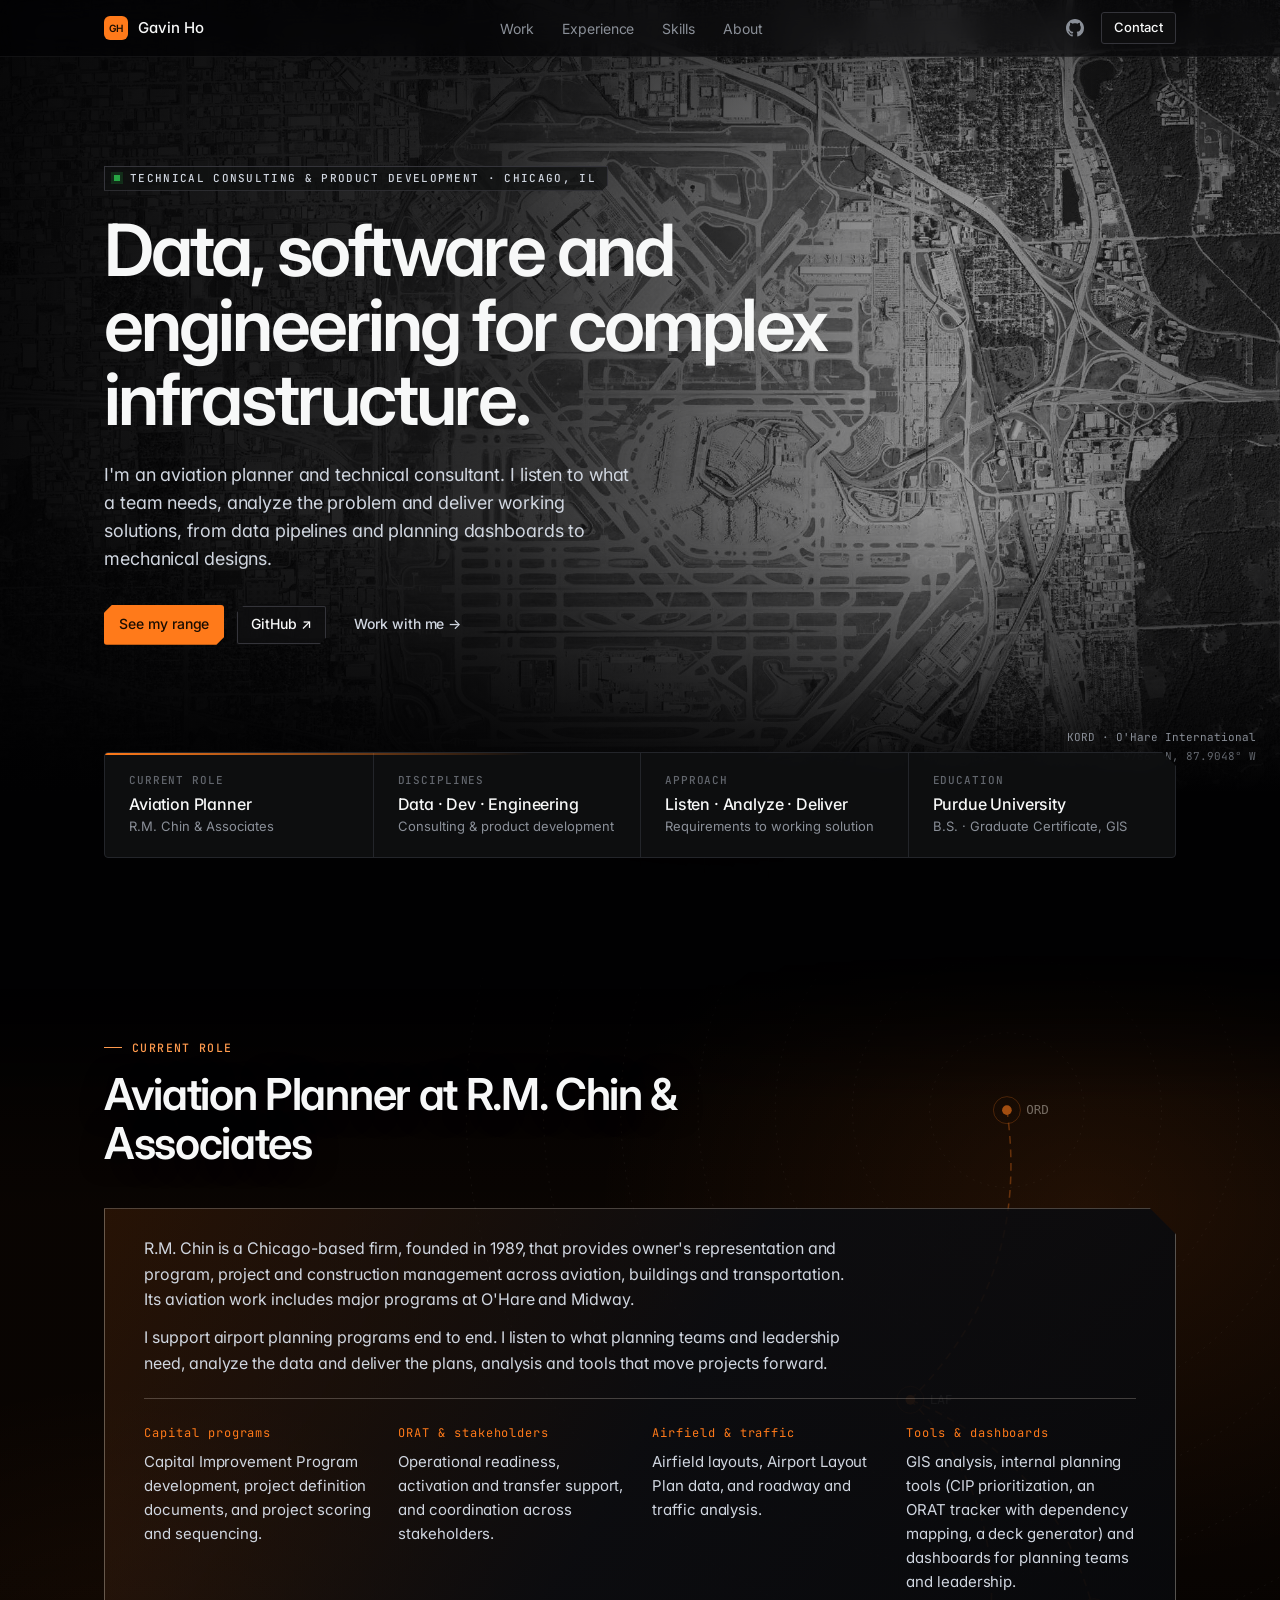
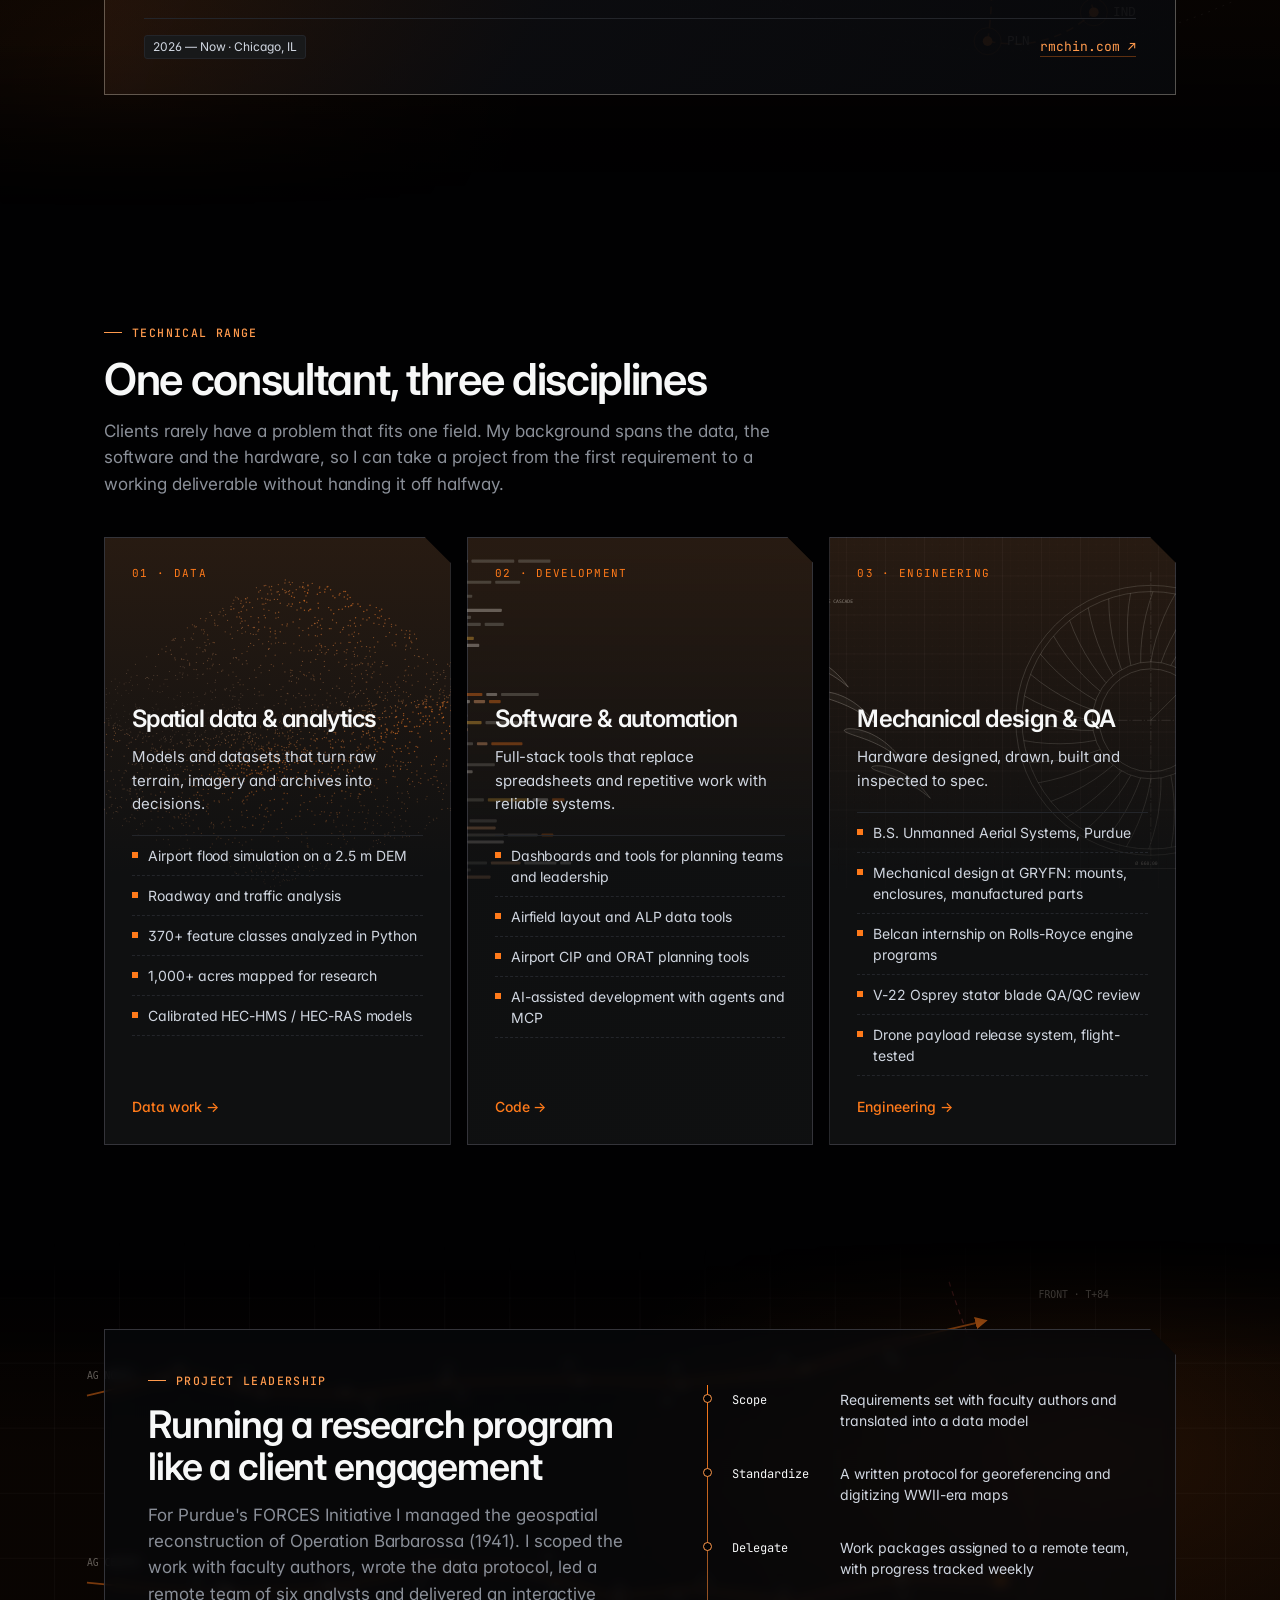
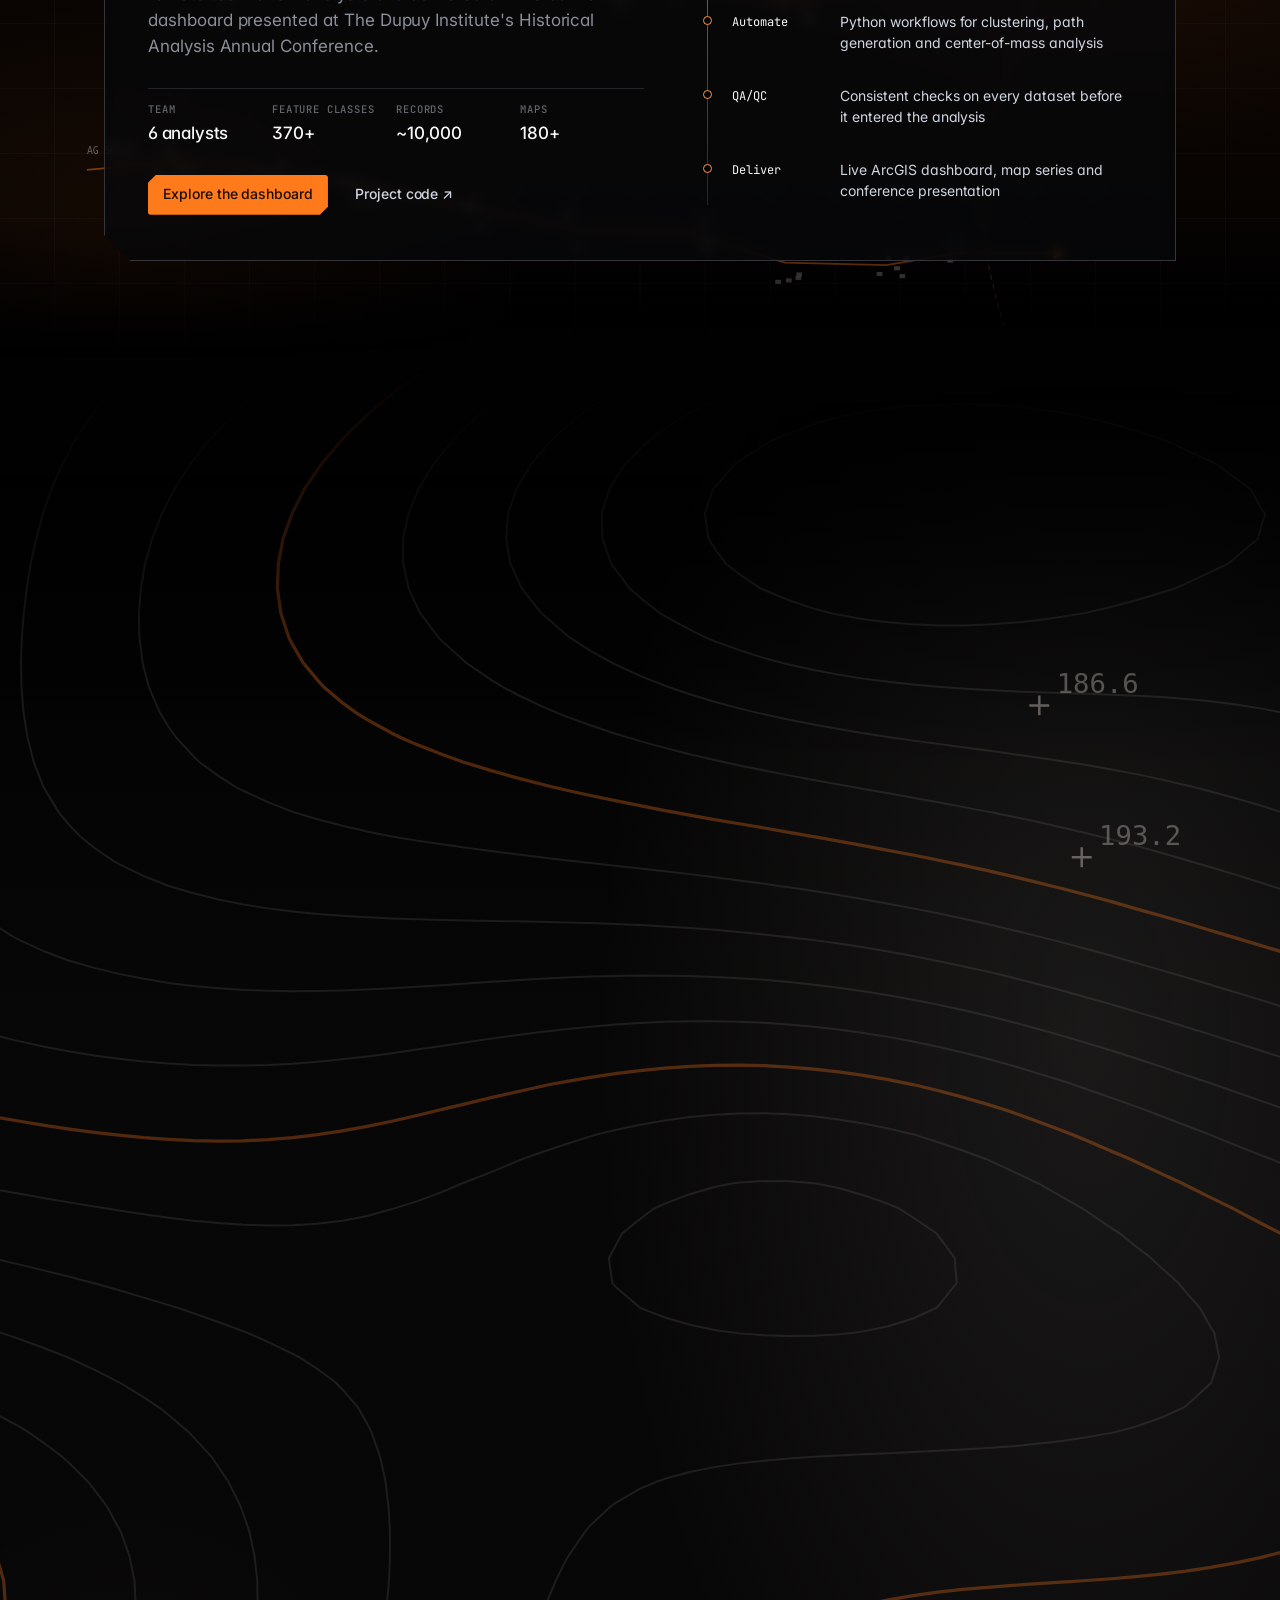
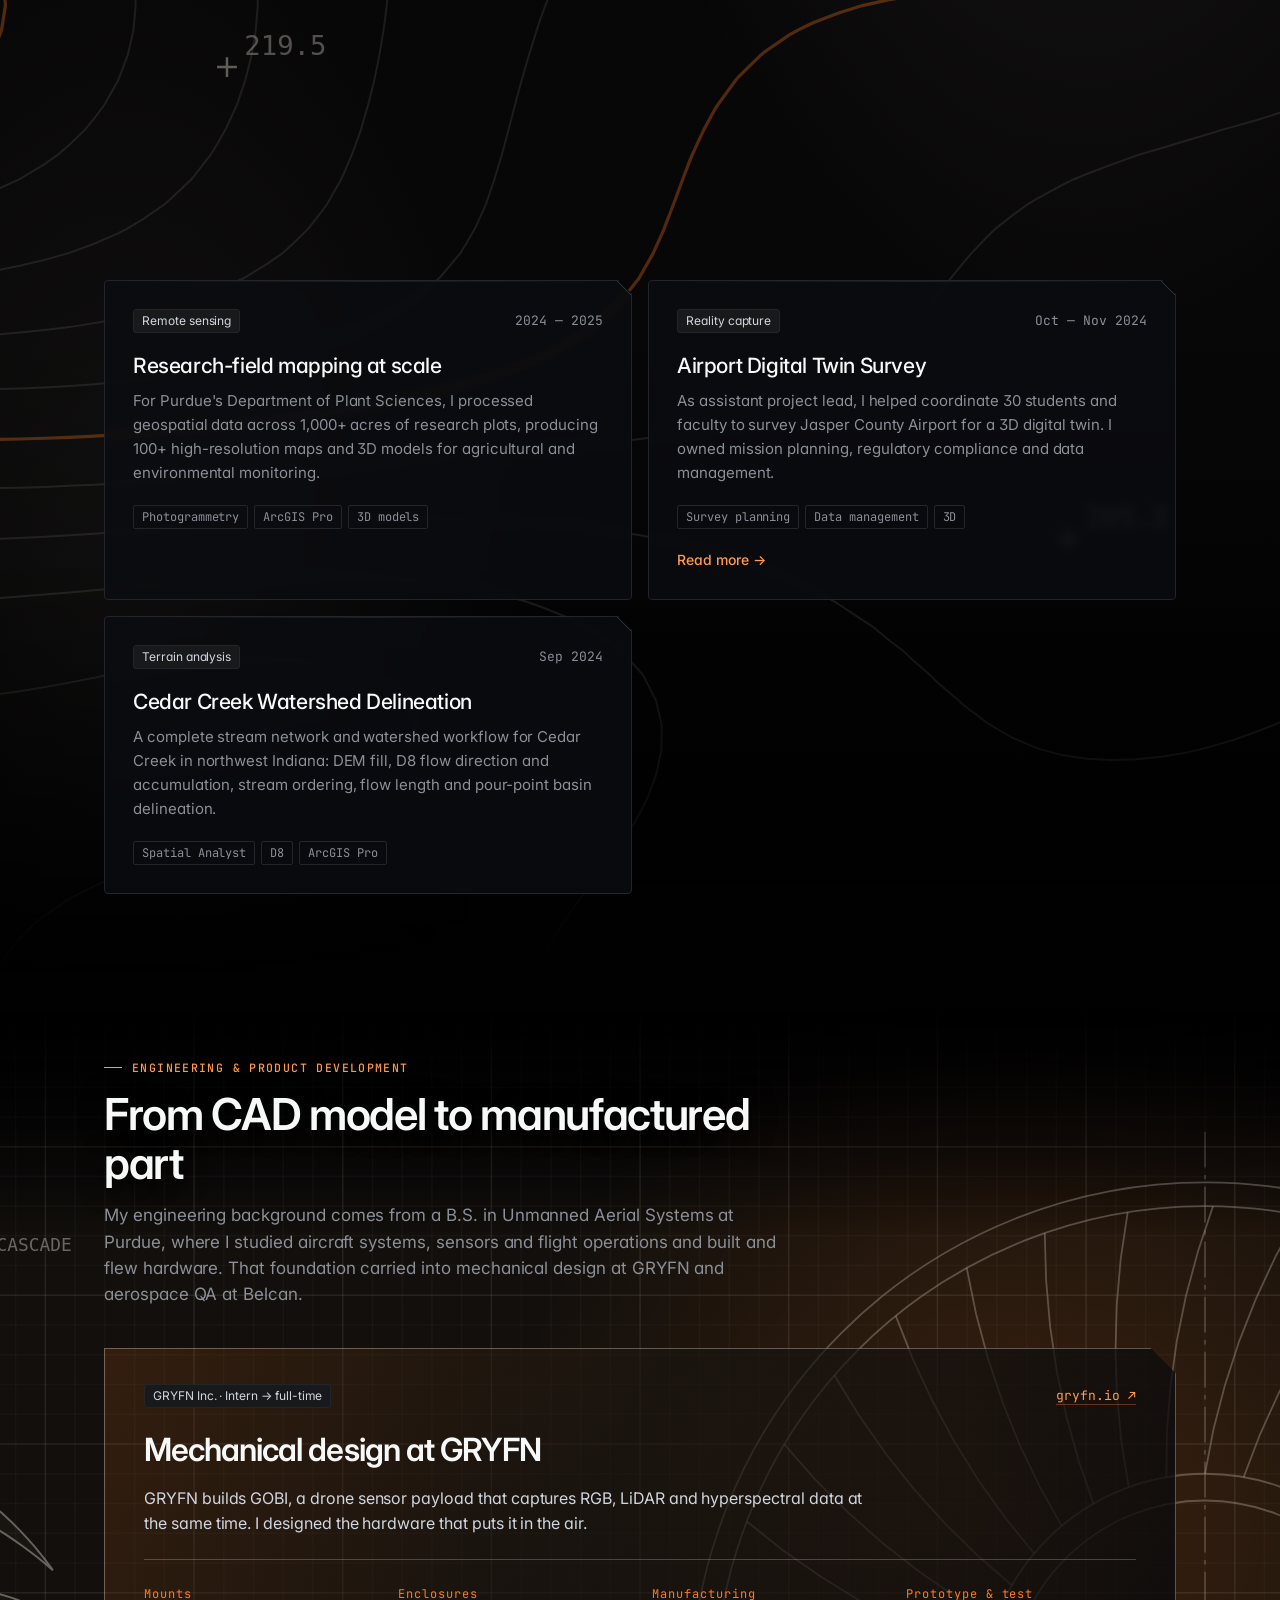
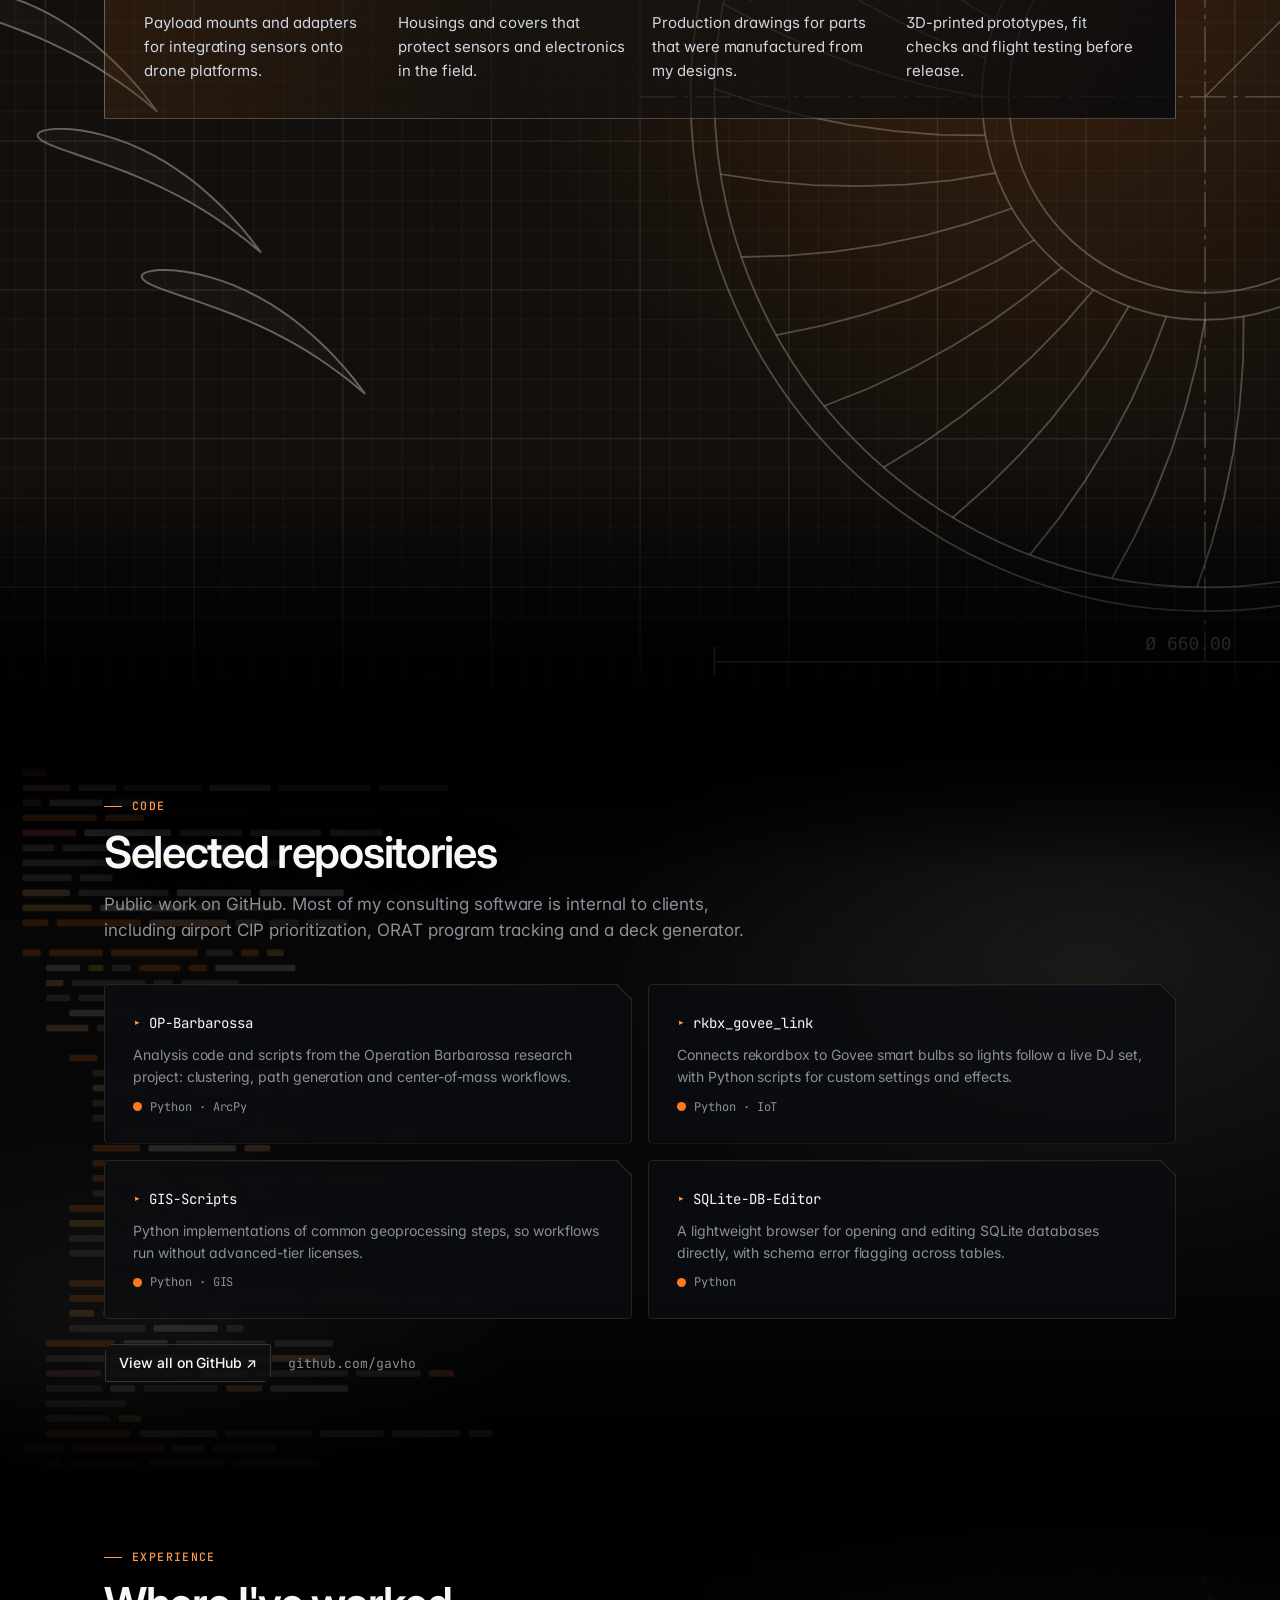
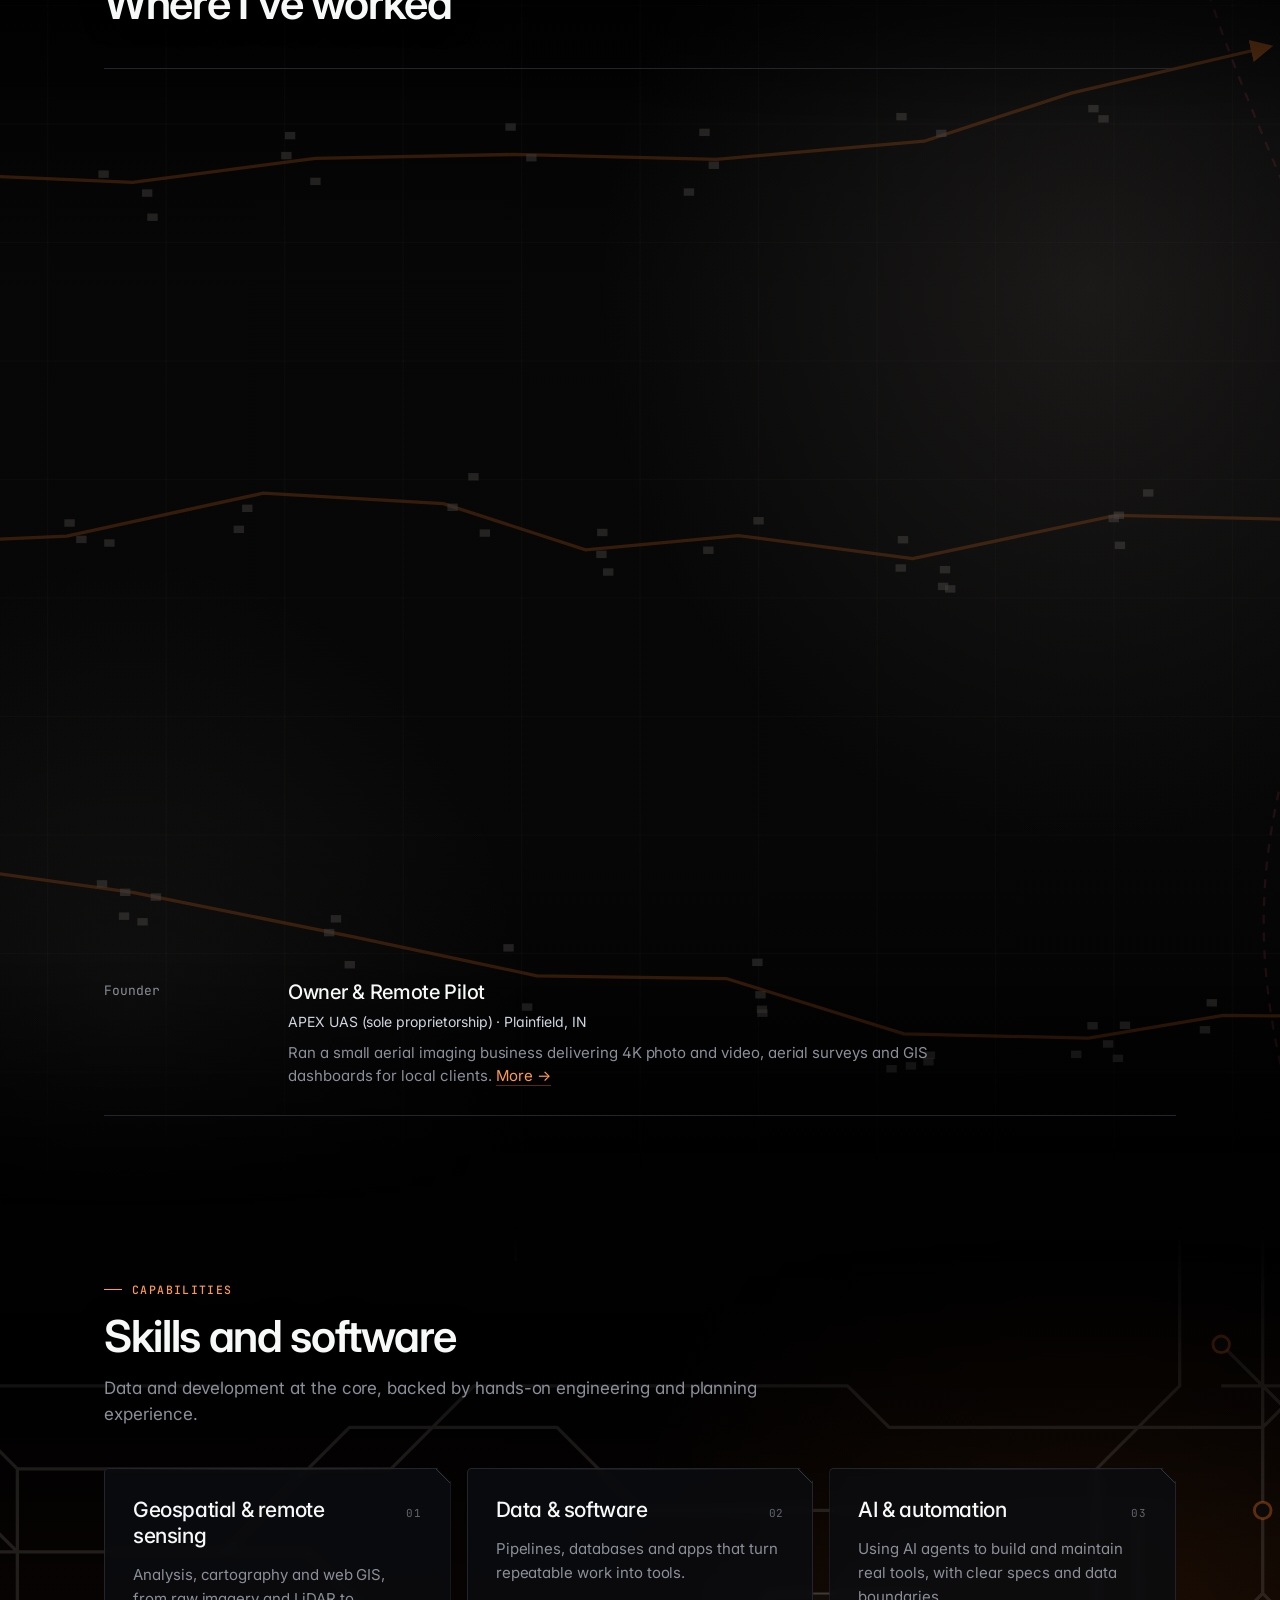
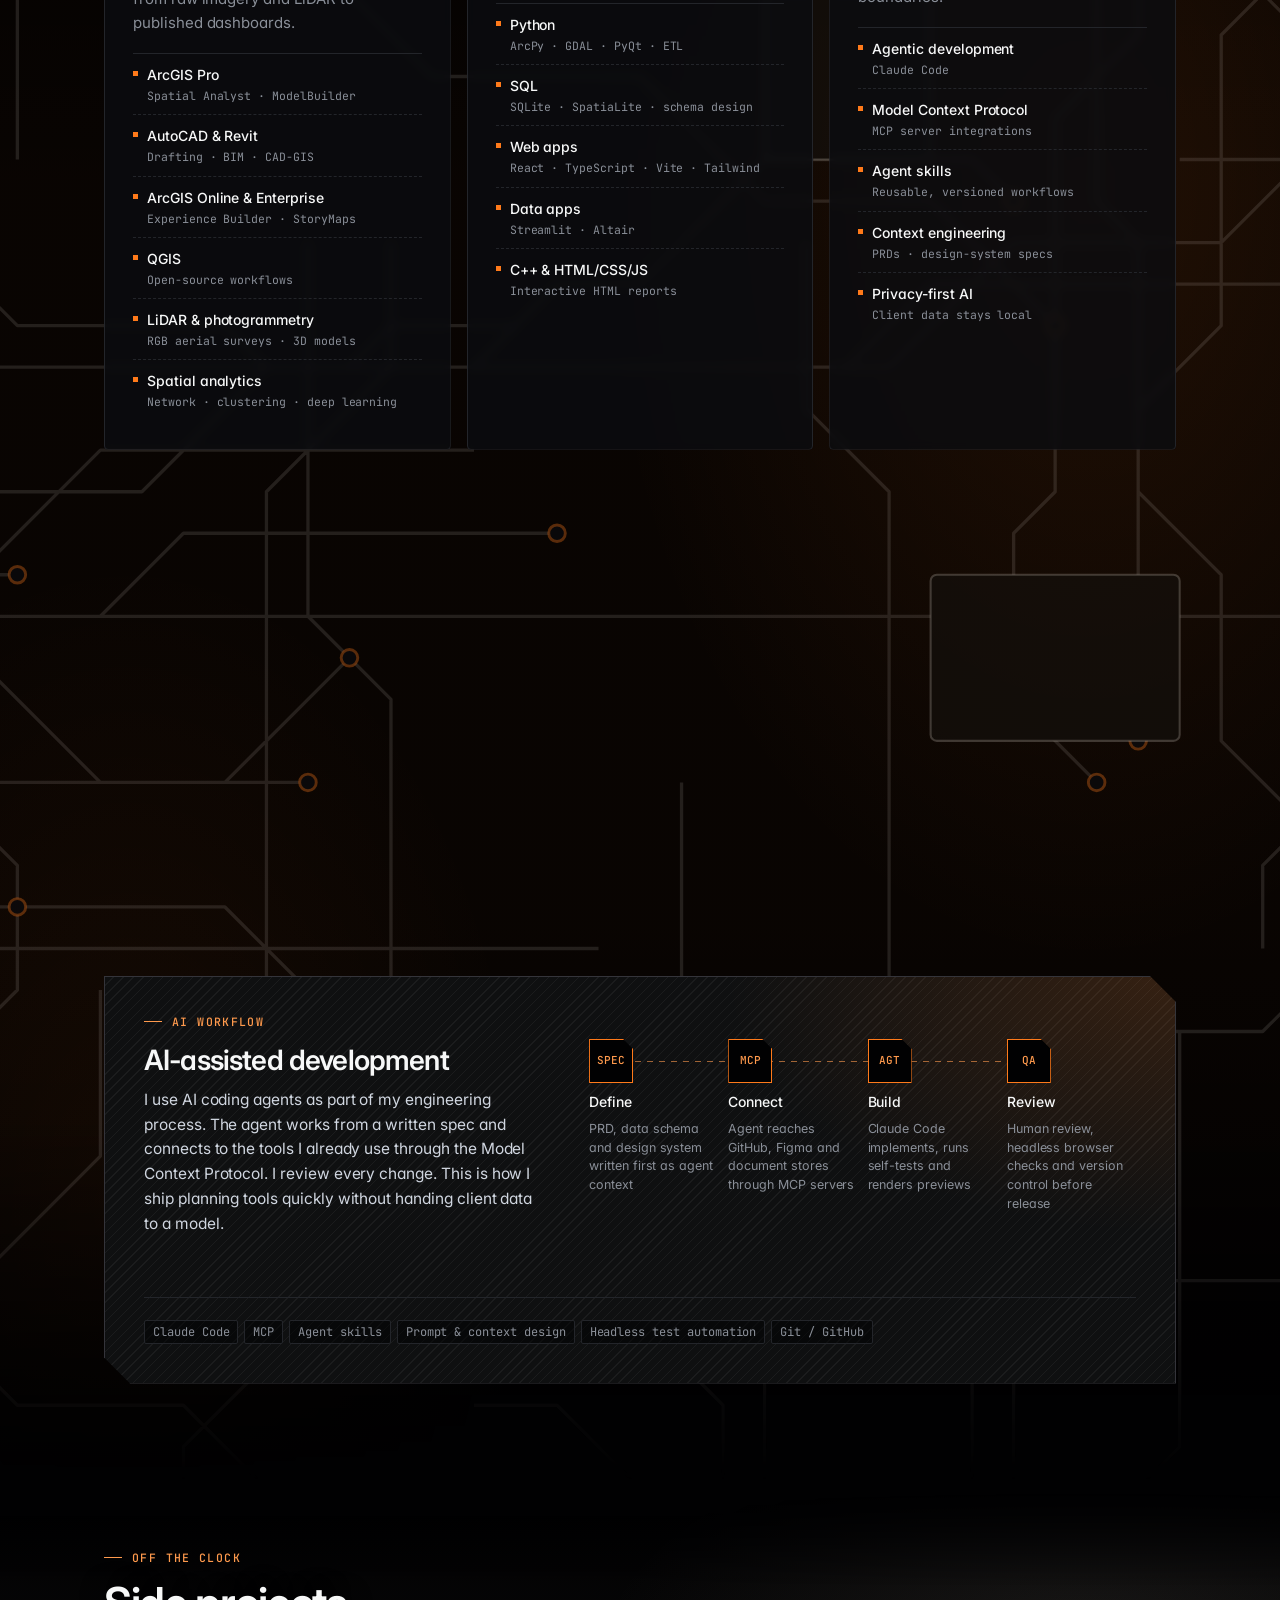
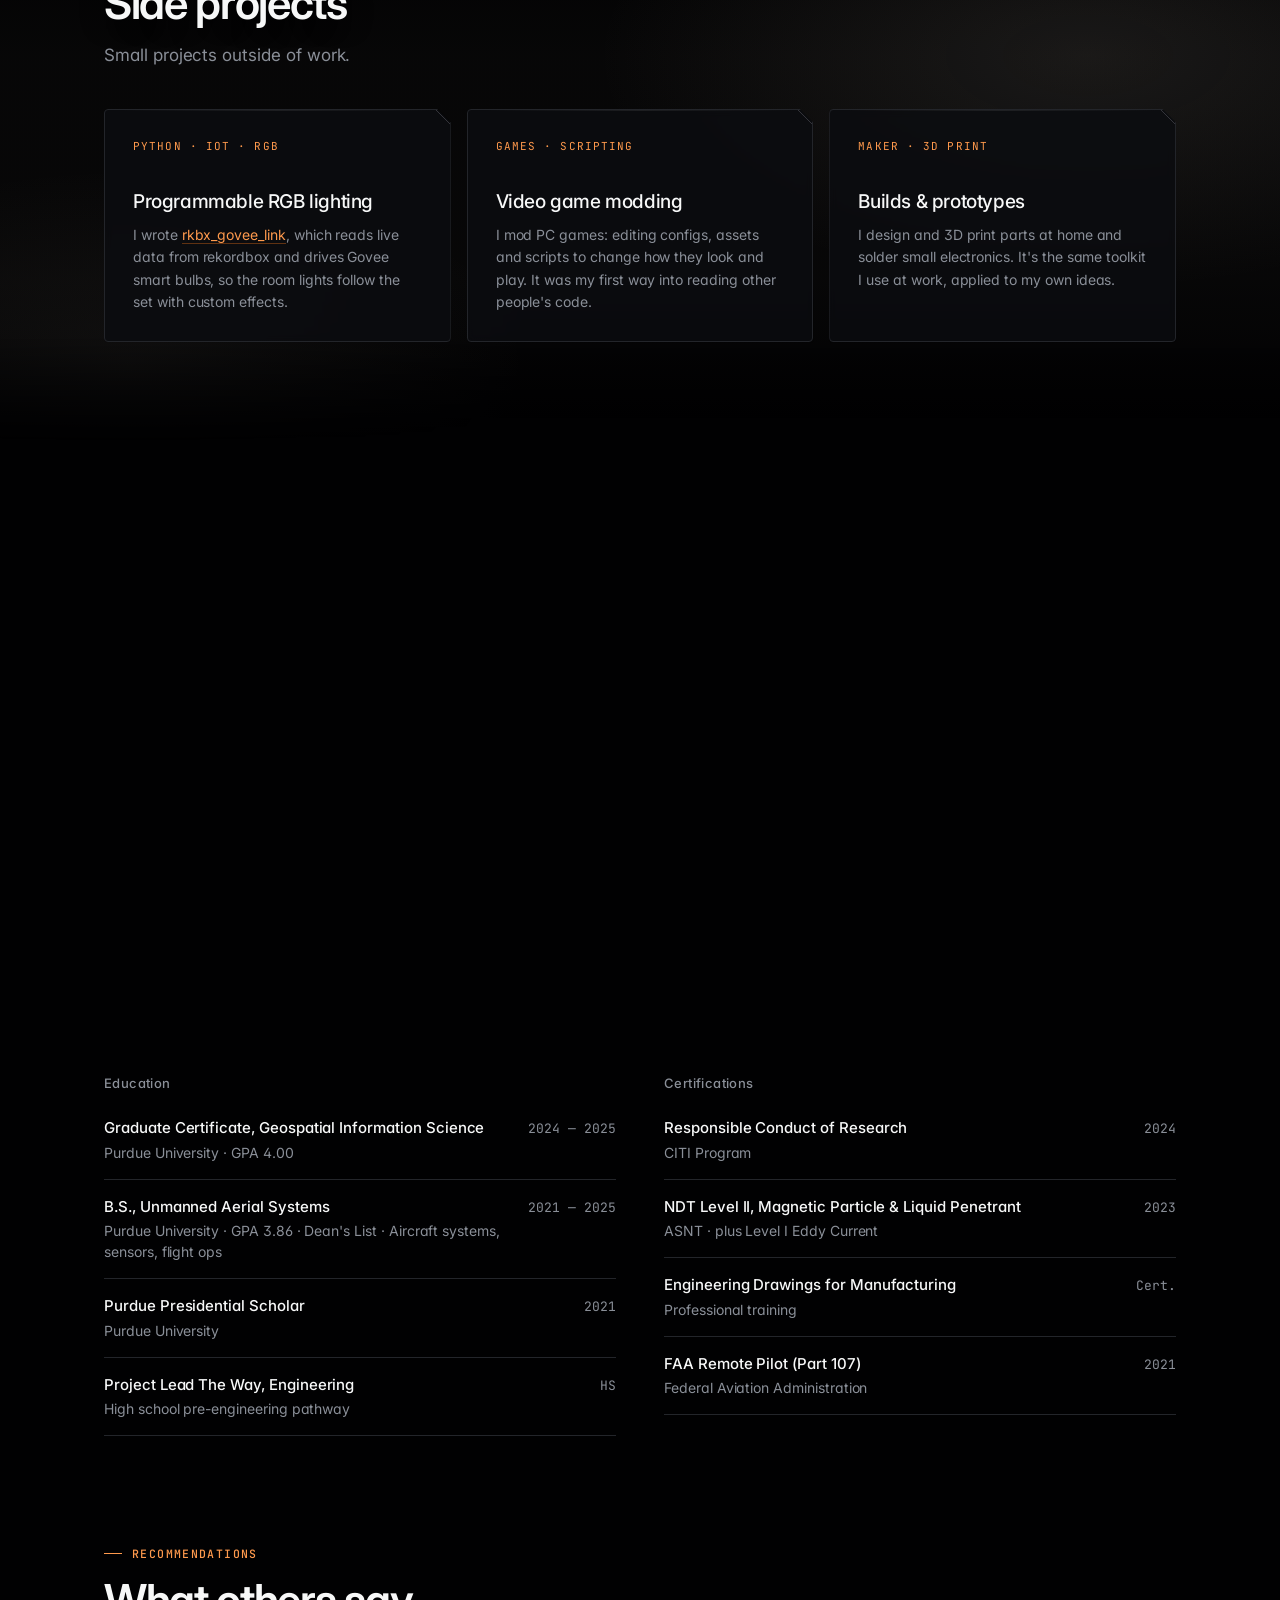
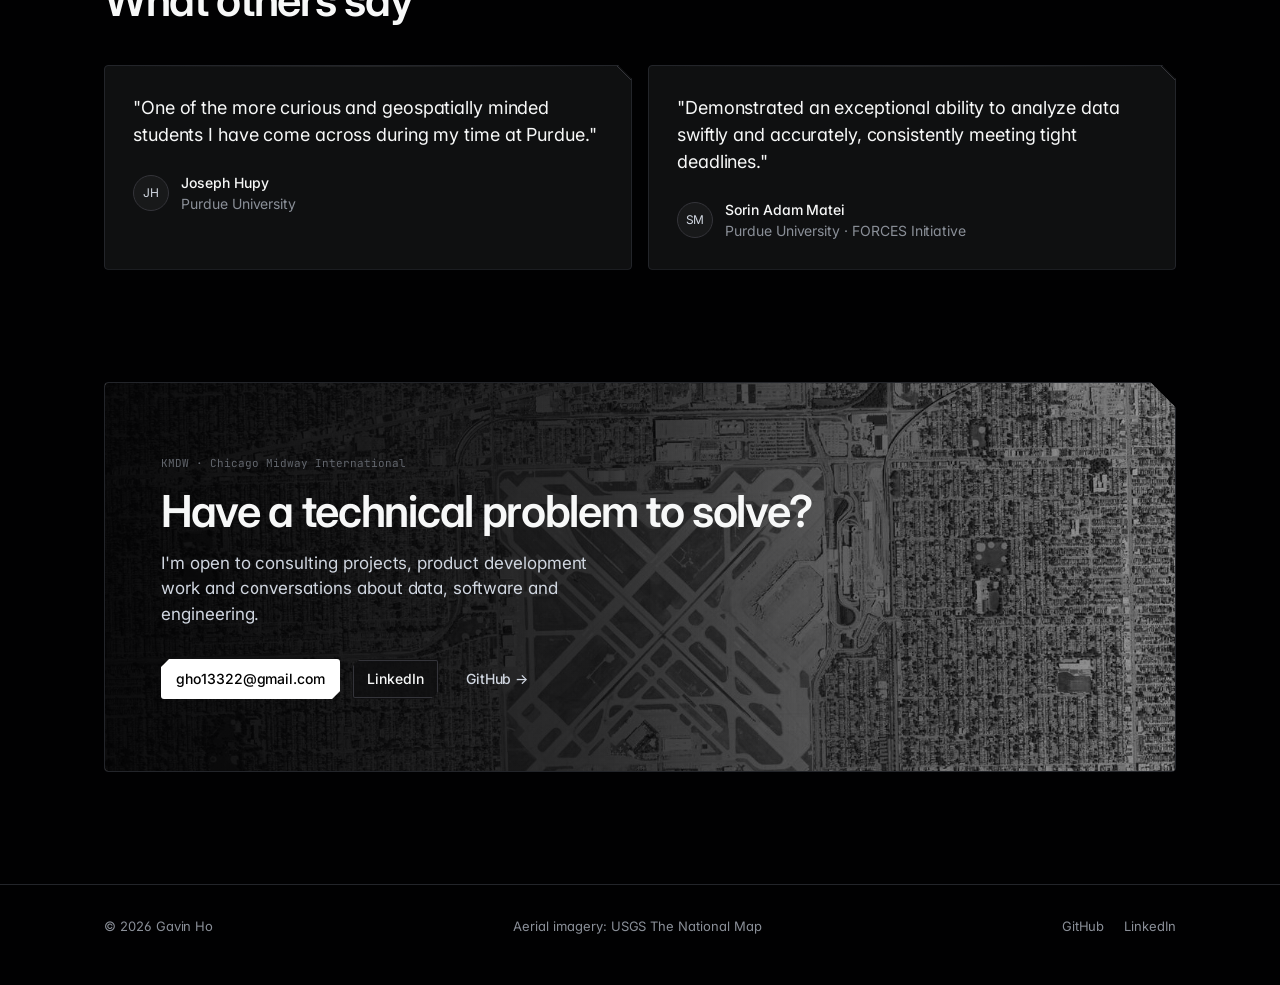
==== commit 65faca75: "Add Current role & details" ====
--- a/index.html
+++ b/index.html
@@ -14,7 +14,7 @@
   <link rel="preconnect" href="https://fonts.gstatic.com" crossorigin>
   <link href="https://fonts.googleapis.com/css2?family=Inter:wght@400;500;600&family=JetBrains+Mono:wght@400;500&display=swap" rel="stylesheet">
   <link rel="preload" as="image" href="assets/img/ord-aerial.jpg">
-  <link rel="stylesheet" href="styles.css?v=9">
+  <link rel="stylesheet" href="styles.css?v=10">
 </head>
 <body>
 
@@ -66,11 +66,42 @@
     <!-- Profile bar -->
     <section class="container stats-wrap">
       <dl class="stats reveal">
-        <div><dt>Current role</dt><dd>Aviation Planner<span>R.M. Chin &amp; Associates</span></dd></div>
+        <div><dt>Current role</dt><dd><a href="#current">Aviation Planner</a><span>R.M. Chin &amp; Associates</span></dd></div>
         <div><dt>Disciplines</dt><dd>Data · Dev · Engineering<span>Consulting &amp; product development</span></dd></div>
         <div><dt>Approach</dt><dd>Listen · Analyze · Deliver<span>Requirements to working solution</span></dd></div>
         <div><dt>Education</dt><dd>Purdue University<span>B.S. · Graduate Certificate, GIS</span></dd></div>
       </dl>
+    </section>
+
+    <!-- Current role -->
+    <section id="current" class="scene" style="--scene: url('assets/bg/routes.svg'); --tint: 255, 122, 26">
+      <div class="container">
+        <div class="section-head reveal">
+          <p class="eyebrow">Current role</p>
+          <h2>Aviation Planner at R.M. Chin &amp; Associates</h2>
+        </div>
+        <article class="feature feature-current reveal">
+          <p class="feature-lead">
+            R.M. Chin is a Chicago-based firm, founded in 1989, that provides owner's representation and program, project
+            and construction management across aviation, buildings and transportation. Its aviation work includes major
+            programs at O'Hare and Midway.
+          </p>
+          <p class="feature-lead">
+            I support airport planning programs end to end. I listen to what planning teams and leadership need, analyze
+            the data and deliver the plans, analysis and tools that move projects forward.
+          </p>
+          <div class="feature-body feature-4">
+            <div><span class="mono feature-k">Capital programs</span><p>Capital Improvement Program development, project definition documents, and project scoring and sequencing.</p></div>
+            <div><span class="mono feature-k">ORAT &amp; stakeholders</span><p>Operational readiness, activation and transfer support, and coordination across stakeholders.</p></div>
+            <div><span class="mono feature-k">Airfield &amp; traffic</span><p>Airfield layouts, Airport Layout Plan data, and roadway and traffic analysis.</p></div>
+            <div><span class="mono feature-k">Tools &amp; dashboards</span><p>GIS analysis, internal planning tools (CIP prioritization, an ORAT tracker with dependency mapping, a deck generator) and dashboards for planning teams and leadership.</p></div>
+          </div>
+          <div class="feature-foot">
+            <span class="badge">2026 — Now · Chicago, IL</span>
+            <a class="inline-link mono" href="https://rmchin.com" target="_blank" rel="noopener">rmchin.com ↗</a>
+          </div>
+        </article>
+      </div>
     </section>
 
     <!-- Technical range -->
@@ -114,6 +145,7 @@
           <h3>Mechanical design &amp; QA</h3>
           <p>Hardware designed, drawn, built and inspected to spec.</p>
           <ul>
+            <li>B.S. Unmanned Aerial Systems, Purdue</li>
             <li>Mechanical design at GRYFN: mounts, enclosures, manufactured parts</li>
             <li>Belcan internship on Rolls-Royce engine programs</li>
             <li>V-22 Osprey stator blade QA/QC review</li>
@@ -210,10 +242,11 @@
 
         <div class="grid more">
           <article class="card reveal">
-            <div class="card-top"><span class="badge">Aviation planning</span><span class="mono muted">2026 — Now</span></div>
+            <div class="card-top"><span class="badge">R.M. Chin</span><span class="mono muted">2026 — Now</span></div>
             <h3>Planning tools &amp; analysis</h3>
             <p>Roadway and traffic analysis, airfield layouts and Airport Layout Plan (ALP) data tools, plus dashboards and tools that give planning teams and senior leadership a clear view of their programs.</p>
             <ul class="tags"><li>Traffic analysis</li><li>ALP data</li><li>Dashboards</li></ul>
+            <a class="card-link" href="#current">About the role →</a>
           </article>
           <article class="card reveal">
             <div class="card-top"><span class="badge">Hydrology · H&amp;H</span><span class="mono muted">Aug — Dec 2024</span></div>
@@ -251,8 +284,9 @@
           <p class="eyebrow">Engineering &amp; product development</p>
           <h2>From CAD model to manufactured part</h2>
           <p class="section-sub">
-            My engineering background: mechanical design that went to manufacturing, payload hardware that flew, and
-            aerospace components reviewed against spec.
+            My engineering background comes from a B.S. in Unmanned Aerial Systems at Purdue, where I studied aircraft
+            systems, sensors and flight operations and built and flew hardware. That foundation carried into mechanical
+            design at GRYFN and aerospace QA at Belcan.
           </p>
         </div>
 
@@ -299,7 +333,7 @@
             <li>Siemens NX</li><li>Autodesk Inventor</li><li>AutoCAD</li><li>3D design &amp; printing</li><li>Soldering</li>
             <li>Arduino</li><li>Mechanical drawings</li><li>NDT</li>
           </ul>
-          <span class="bench-note">Foundation: Project Lead The Way (PLTW) engineering pathway in high school</span>
+          <span class="bench-note">Foundations: B.S. Unmanned Aerial Systems (Purdue): aircraft systems &amp; design, design-build-fly projects, sensors &amp; remote sensing, FAA regulations &amp; operations. Earlier: Project Lead The Way (PLTW) engineering in high school.</span>
         </div>
       </div>
     </section>
@@ -345,7 +379,7 @@
     </section>
 
     <!-- Experience -->
-    <section id="experience" class="scene" style="--scene: url('assets/bg/routes.svg'); --tint: 200, 190, 175">
+    <section id="experience" class="scene" style="--scene: url('assets/bg/opsmap.svg'); --art: 0.25; --tint: 200, 190, 175">
       <div class="container">
       <div class="section-head reveal">
         <p class="eyebrow">Experience</p>
@@ -358,7 +392,7 @@
           <div class="row-body">
             <h3>Aviation Planner</h3>
             <p class="org">R.M. Chin &amp; Associates, Inc. · Chicago, IL</p>
-            <p>Consulting on aviation planning projects: roadway and traffic analysis, airfield layouts and ALP data tools, and dashboards for planning teams and leadership. I also build internal planning software, including a capital improvement program prioritization app, an ORAT program tracker with dependency mapping and a presentation generator.</p>
+            <p>Aviation planning for major airport programs: capital planning, ORAT, airfield/ALP and traffic analysis, and planning tools. <a class="inline-link" href="#current">Role details →</a></p>
           </div>
         </li>
         <li class="row reveal">
@@ -420,6 +454,7 @@
             <p>Analysis, cartography and web GIS, from raw imagery and LiDAR to published dashboards.</p>
             <ul>
               <li>ArcGIS Pro<span>Spatial Analyst · ModelBuilder</span></li>
+              <li>AutoCAD &amp; Revit<span>Drafting · BIM · CAD-GIS</span></li>
               <li>ArcGIS Online &amp; Enterprise<span>Experience Builder · StoryMaps</span></li>
               <li>QGIS<span>Open-source workflows</span></li>
               <li>LiDAR &amp; photogrammetry<span>RGB aerial surveys · 3D models</span></li>
@@ -456,7 +491,7 @@
               <li>Production drawings<span>Manufactured parts at GRYFN</span></li>
               <li>3D design &amp; printing<span>Rapid prototyping</span></li>
               <li>Soldering &amp; electronics<span>Arduino · servos · wireless</span></li>
-              <li>AutoCAD &amp; Revit<span>Drafting · BIM · CAD-GIS</span></li>
+              <li>UAS systems<span>Aircraft systems · sensor integration</span></li>
             </ul>
           </article>
           <article class="card cap reveal">
@@ -477,7 +512,7 @@
               <li>Airfield layouts &amp; ALP data<span>Planning initiatives</span></li>
               <li>Dashboards for leadership<span>Program status · decisions</span></li>
               <li>Project management<span>Research &amp; planning teams</span></li>
-              <li>Airport planning<span>CIP · ORAT · infrastructure</span></li>
+              <li>Airport planning<span>CIP · PDDs · ORAT · master plans</span></li>
               <li>QA/QC<span>Aerospace parts · data · NDT Level II</span></li>
             </ul>
           </article>
@@ -546,8 +581,9 @@
           <h2>Hi, I'm Gavin.</h2>
           <p class="about-text">
             I'm a technical professional working in product development and consulting. My roots are in engineering: PLTW in
-            high school, aerospace QA/QC at Belcan, then mechanical design for drone payloads at GRYFN. From there my work moved into
-            data and software, and I earned a B.S. and a Graduate Certificate in Geospatial Information Science at Purdue.
+            high school, a B.S. in Unmanned Aerial Systems at Purdue, aerospace QA/QC at Belcan, then mechanical design for drone
+            payloads at GRYFN. From there my work moved into data and software, and I added a Graduate Certificate in Geospatial
+            Information Science.
           </p>
           <p class="about-text">
             Today I consult on aviation planning in Chicago. I listen first, make sure I understand the problem, then
@@ -568,7 +604,7 @@
           <h3 class="col-title">Education</h3>
           <ul class="list">
             <li><div><strong>Graduate Certificate, Geospatial Information Science</strong><span>Purdue University · GPA 4.00</span></div><span class="mono muted">2024 — 2025</span></li>
-            <li><div><strong>B.S., Unmanned Aerial Systems</strong><span>Purdue University · GPA 3.86 · Dean's List</span></div><span class="mono muted">2021 — 2025</span></li>
+            <li><div><strong>B.S., Unmanned Aerial Systems</strong><span>Purdue University · GPA 3.86 · Dean's List · Aircraft systems, sensors, flight ops</span></div><span class="mono muted">2021 — 2025</span></li>
             <li><div><strong>Purdue Presidential Scholar</strong><span>Purdue University</span></div><span class="mono muted">2021</span></li>
             <li><div><strong>Project Lead The Way, Engineering</strong><span>High school pre-engineering pathway</span></div><span class="mono muted">HS</span></li>
           </ul>
--- a/styles.css
+++ b/styles.css
@@ -662,6 +662,11 @@
 .feature h3 { margin: 18px 0 20px; font-size: clamp(24px, 2.8vw, 32px); font-weight: 600; letter-spacing: -0.03em; }
 .feature-body { display: grid; grid-template-columns: 1fr 1fr; gap: 32px; border-top: 1px solid rgba(230, 220, 205,0.25); padding-top: 20px; }
 .feature-k { display: inline-block; font-size: 12px; color: var(--primary); letter-spacing: 0.08em; margin-bottom: 8px; }
+.feature-current { background: linear-gradient(120deg, rgba(var(--primary-rgb), 0.12), rgba(12, 13, 17, 0.88) 50%, rgba(8, 9, 12, 0.9)); }
+.feature-current .feature-lead + .feature-lead { margin-top: -10px; }
+.feature-foot { display: flex; justify-content: space-between; align-items: center; gap: 12px; margin-top: 24px; padding-top: 16px; border-top: 1px solid var(--hairline); }
+.feature-foot .inline-link { font-size: 13px; }
+.stats dd a:hover { color: var(--primary-hover); }
 .feature-lead { margin: -8px 0 22px; max-width: 720px; color: var(--ink-muted); font-size: 16px; line-height: 1.6; }
 .feature-4 { grid-template-columns: repeat(4, 1fr); gap: 24px; }
 .eng-3 { grid-template-columns: repeat(3, 1fr); }
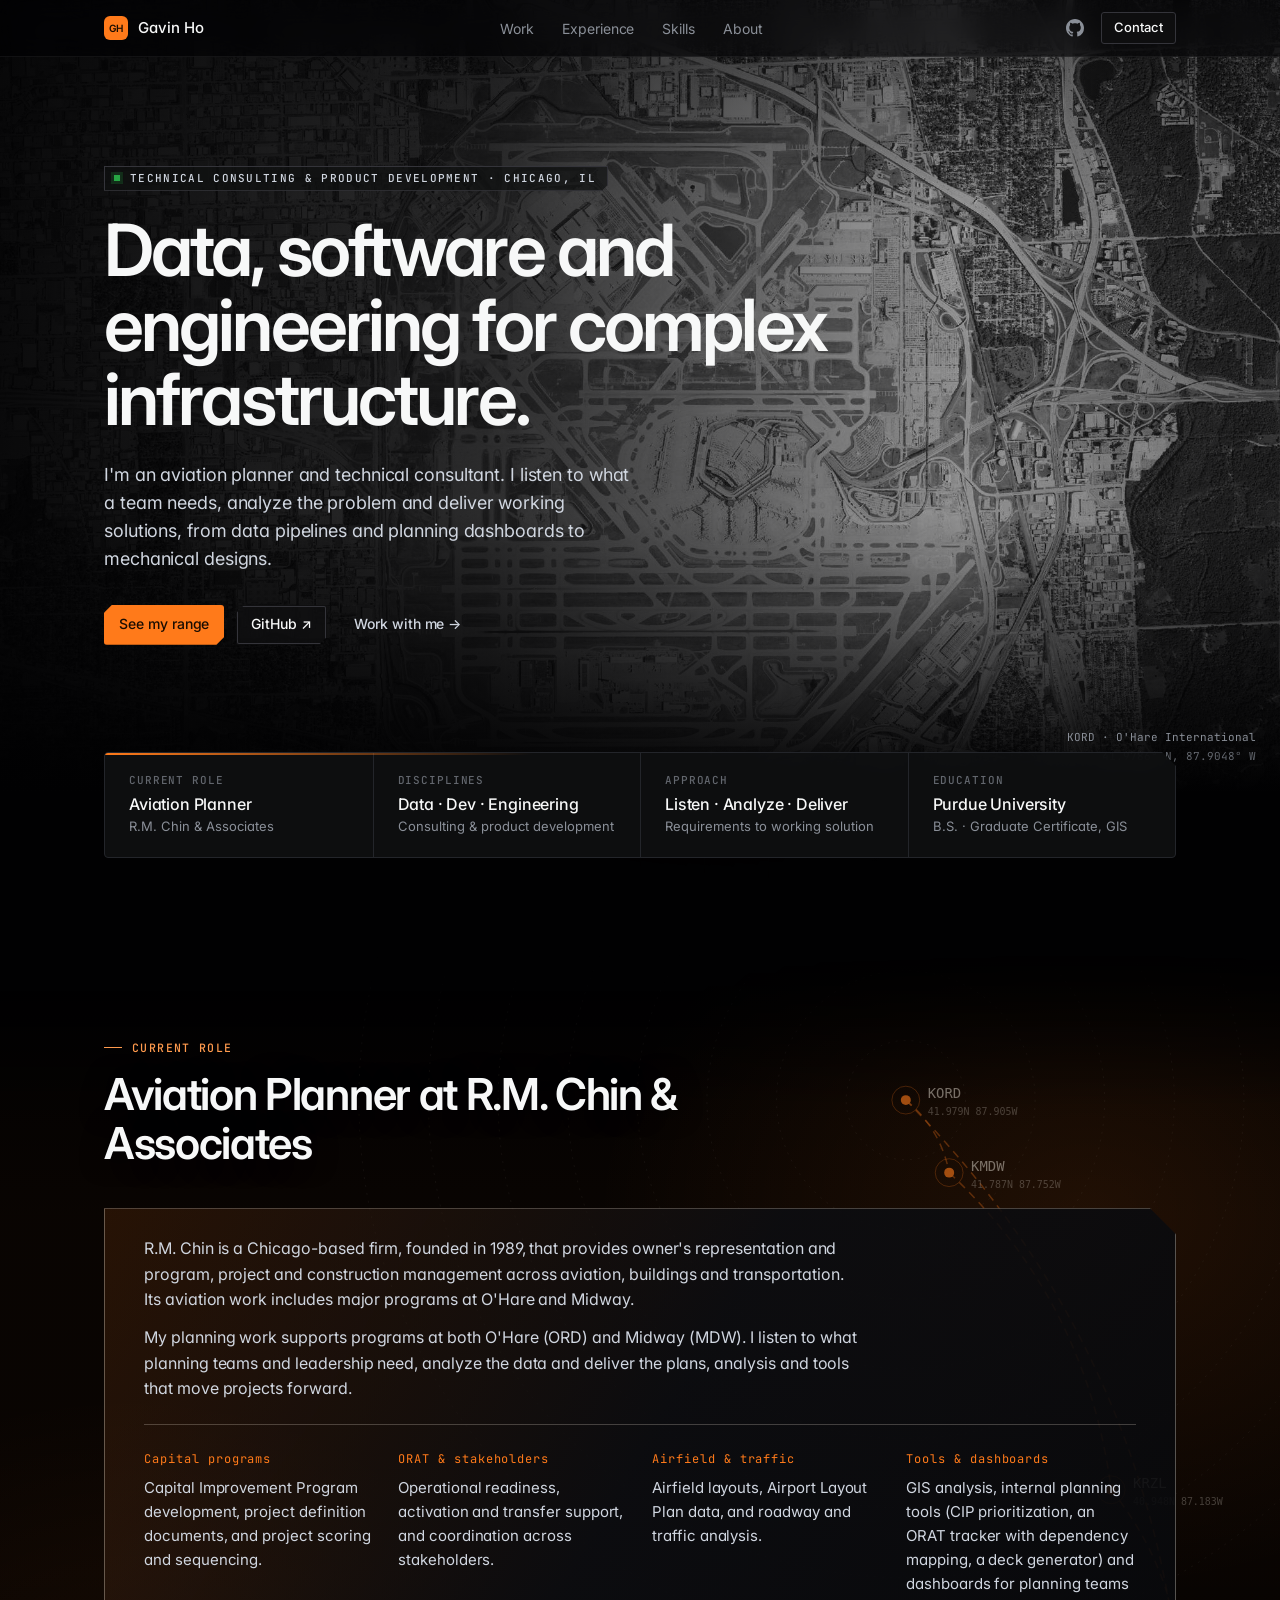
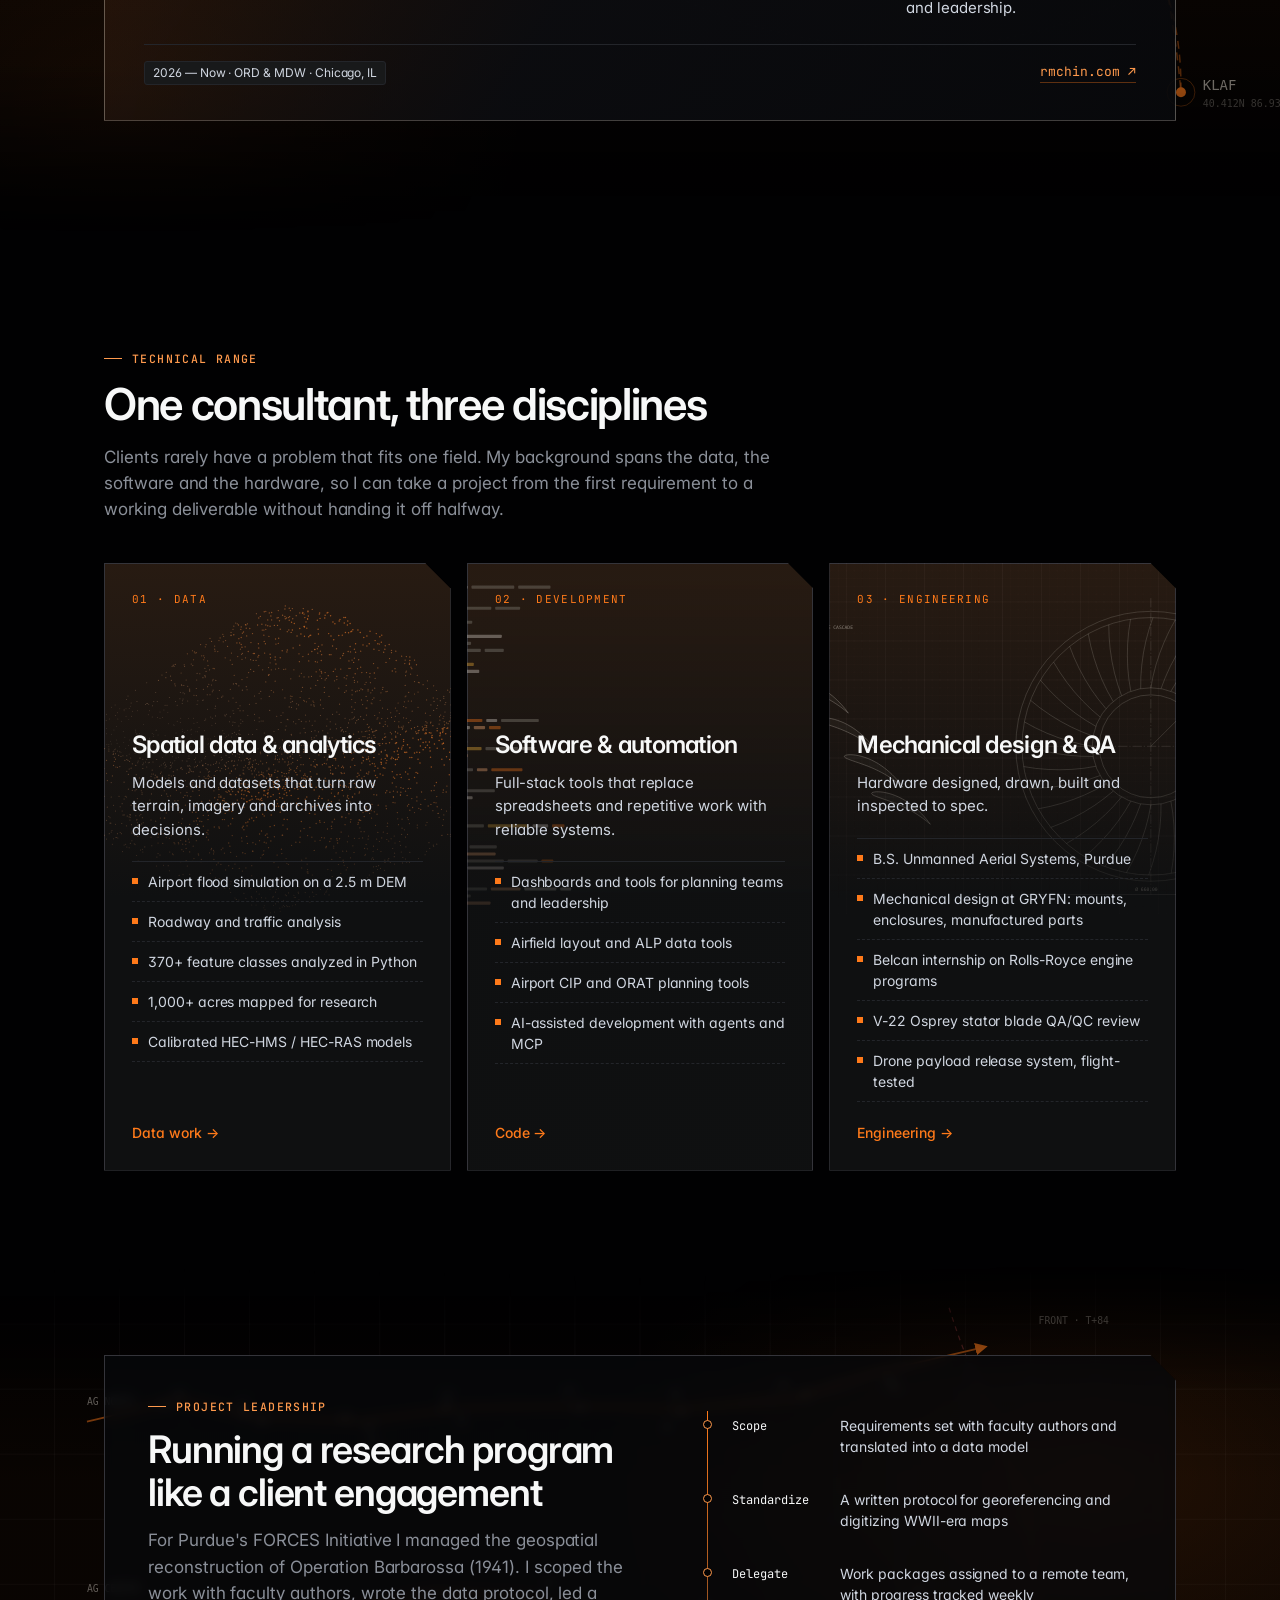
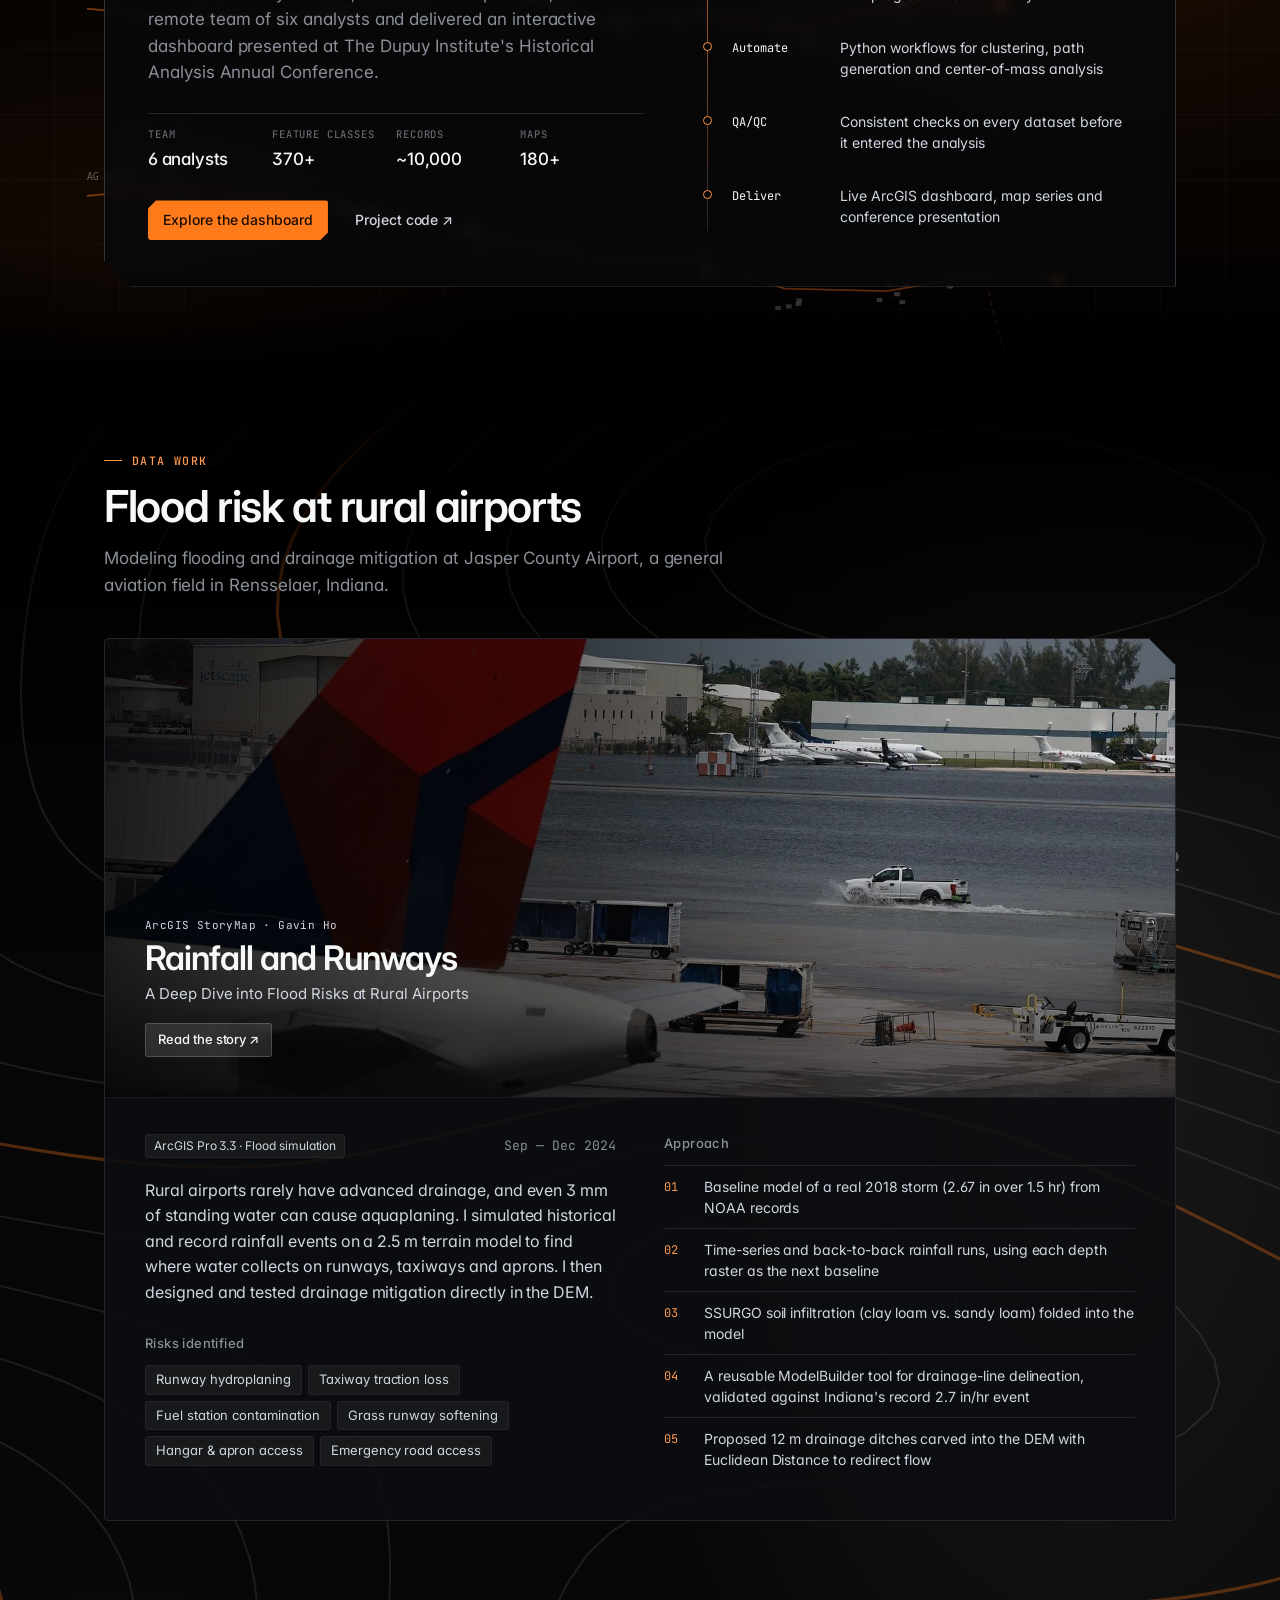
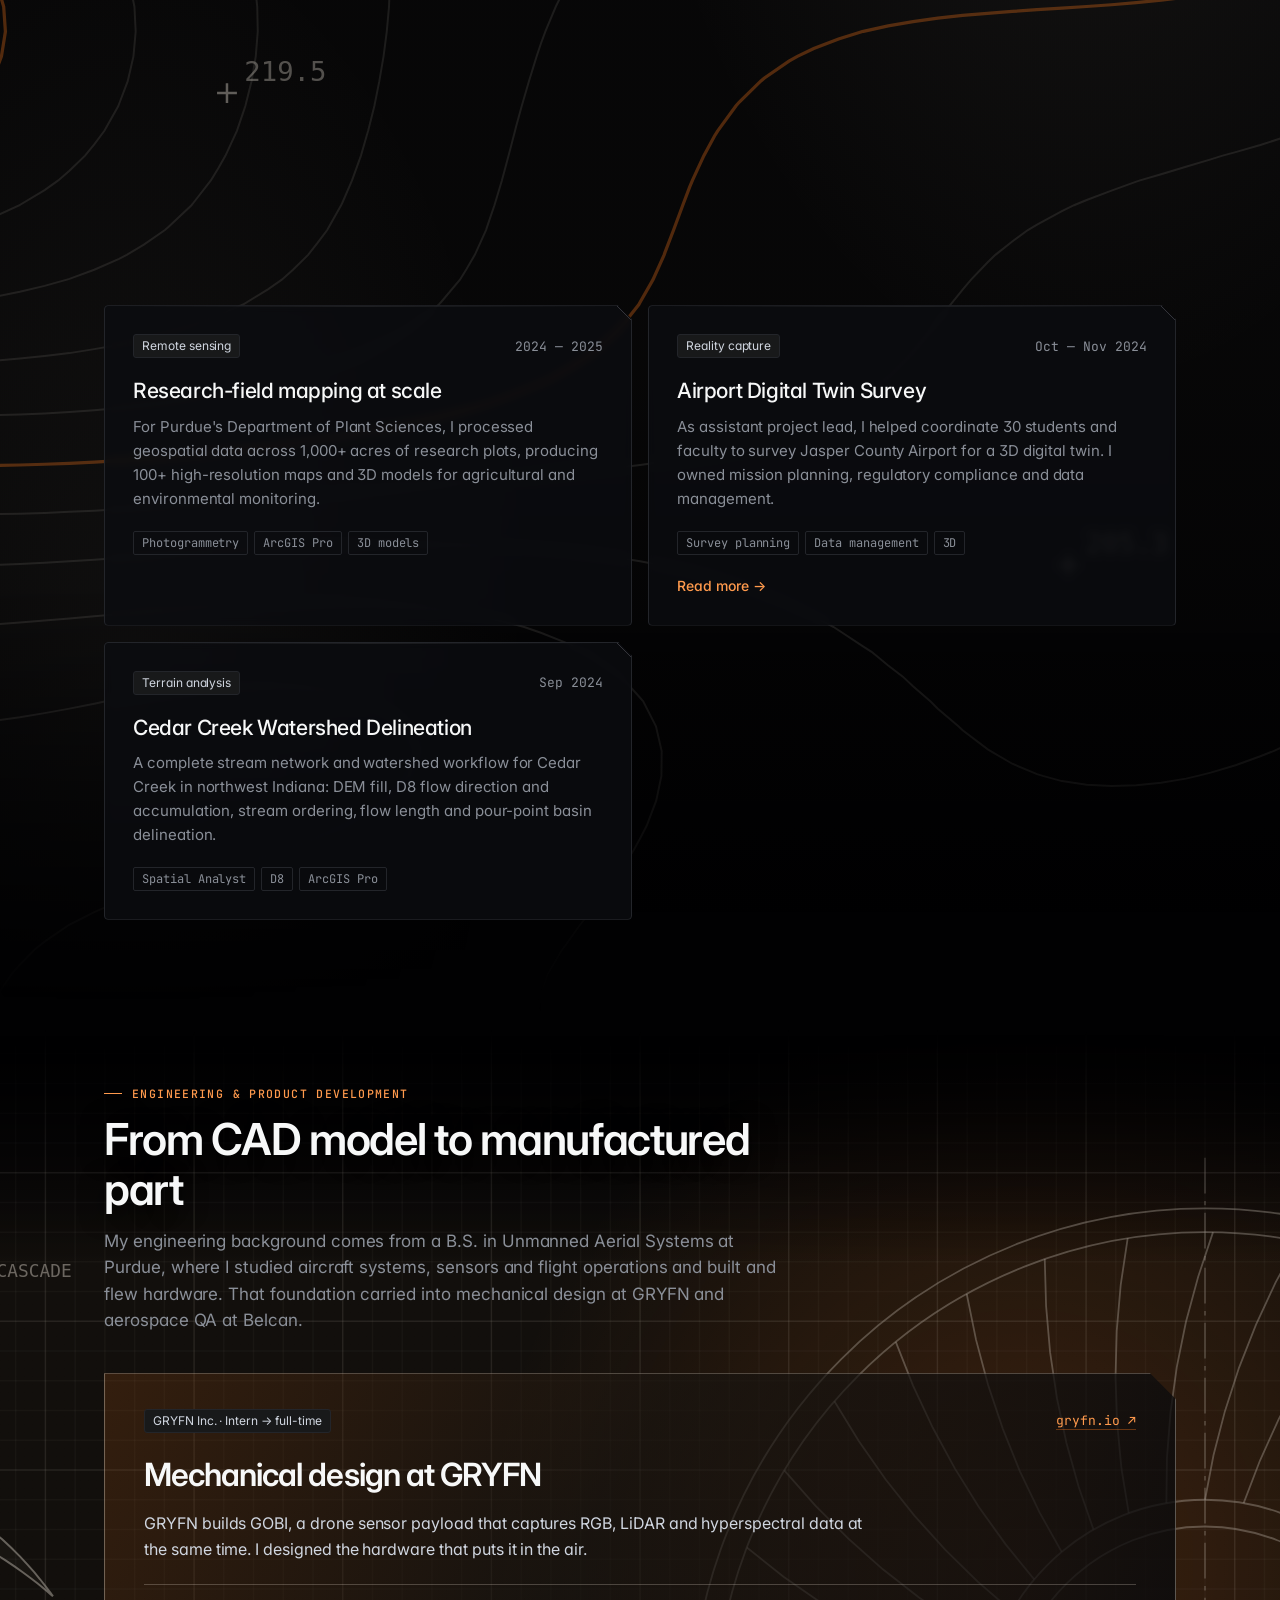
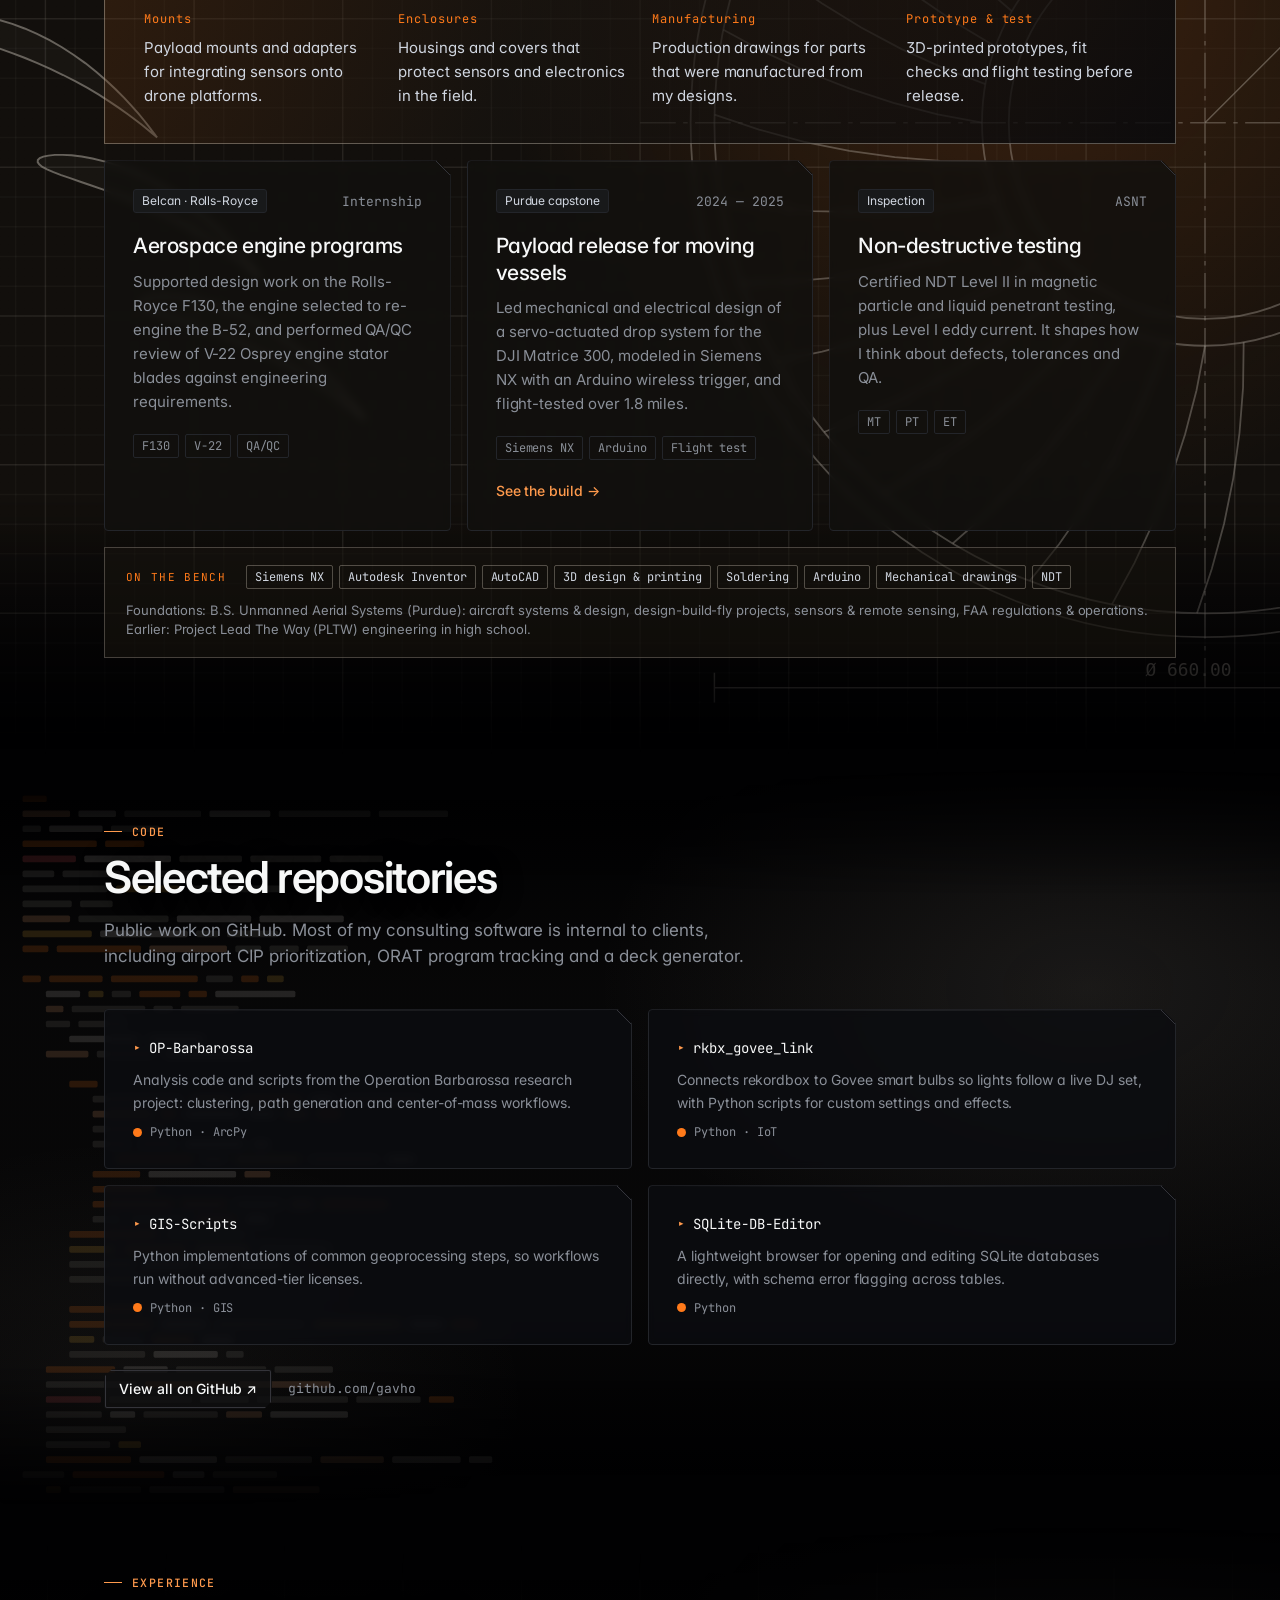
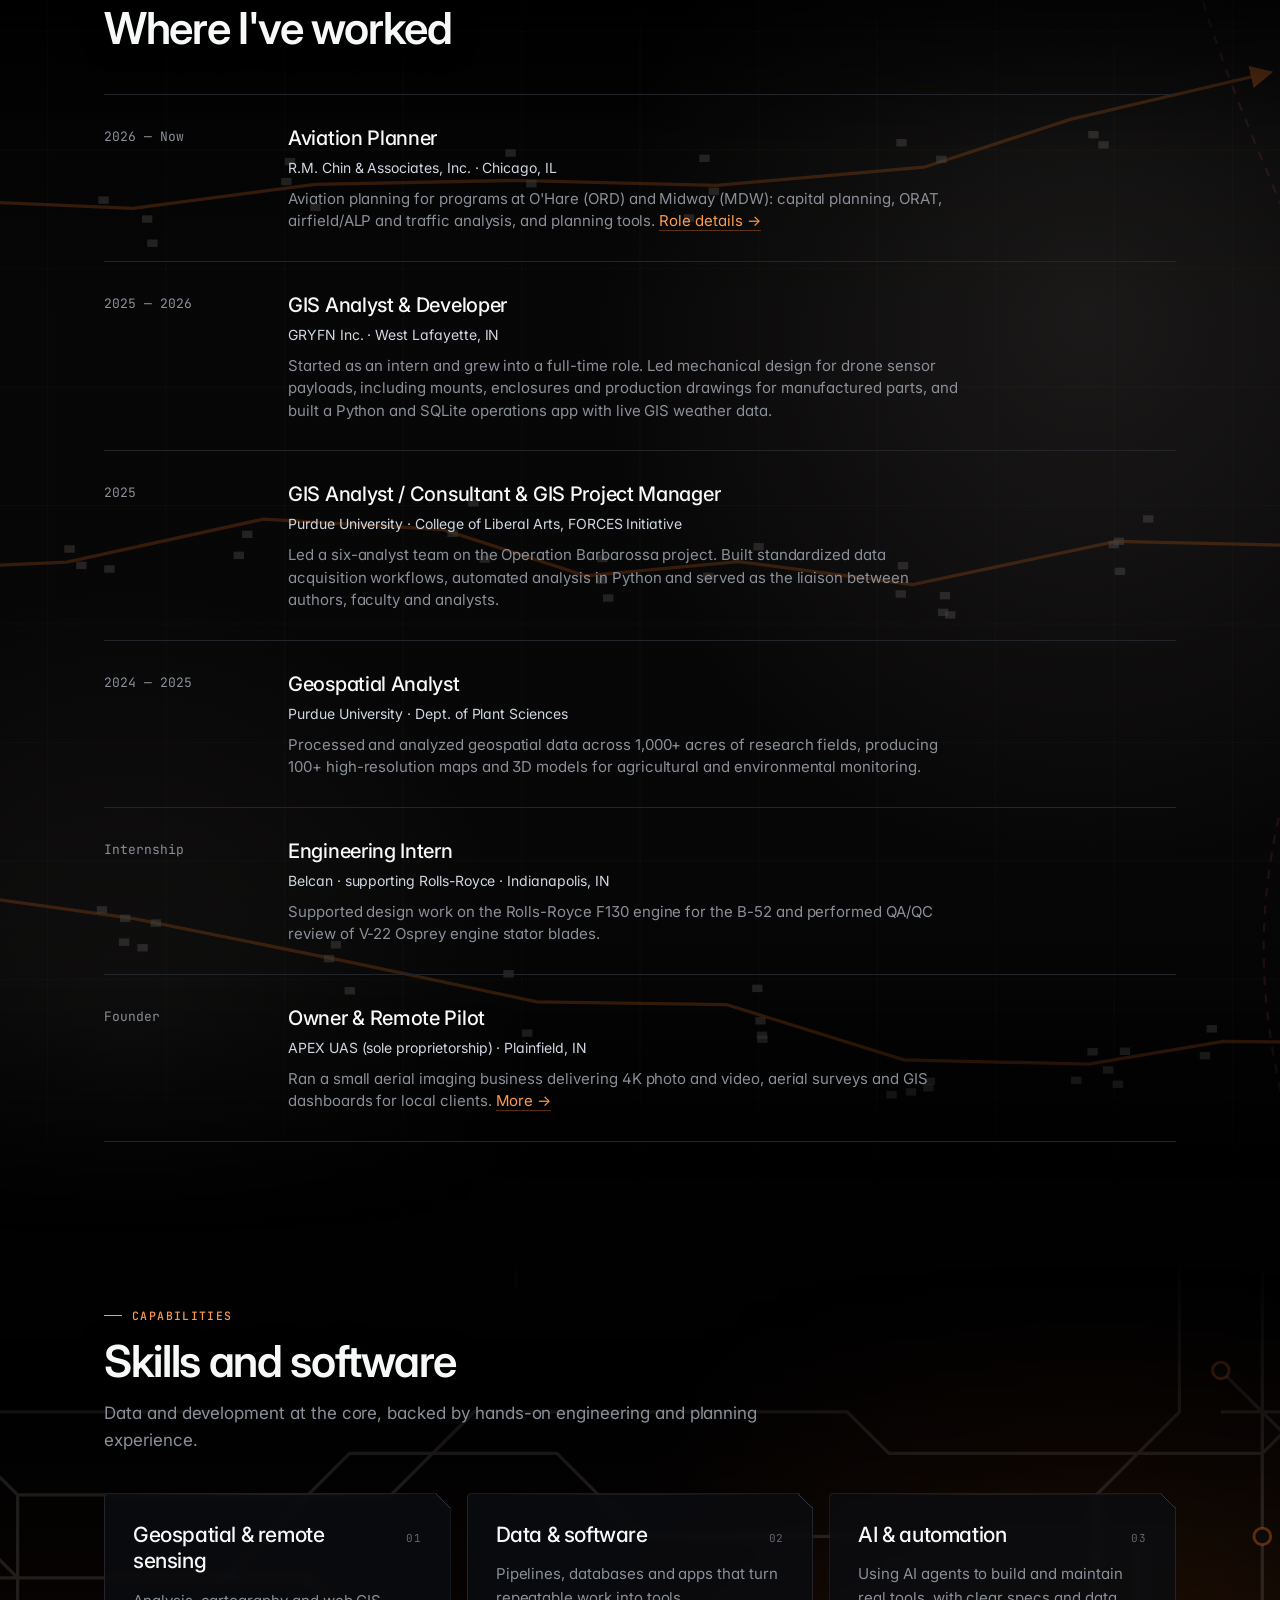
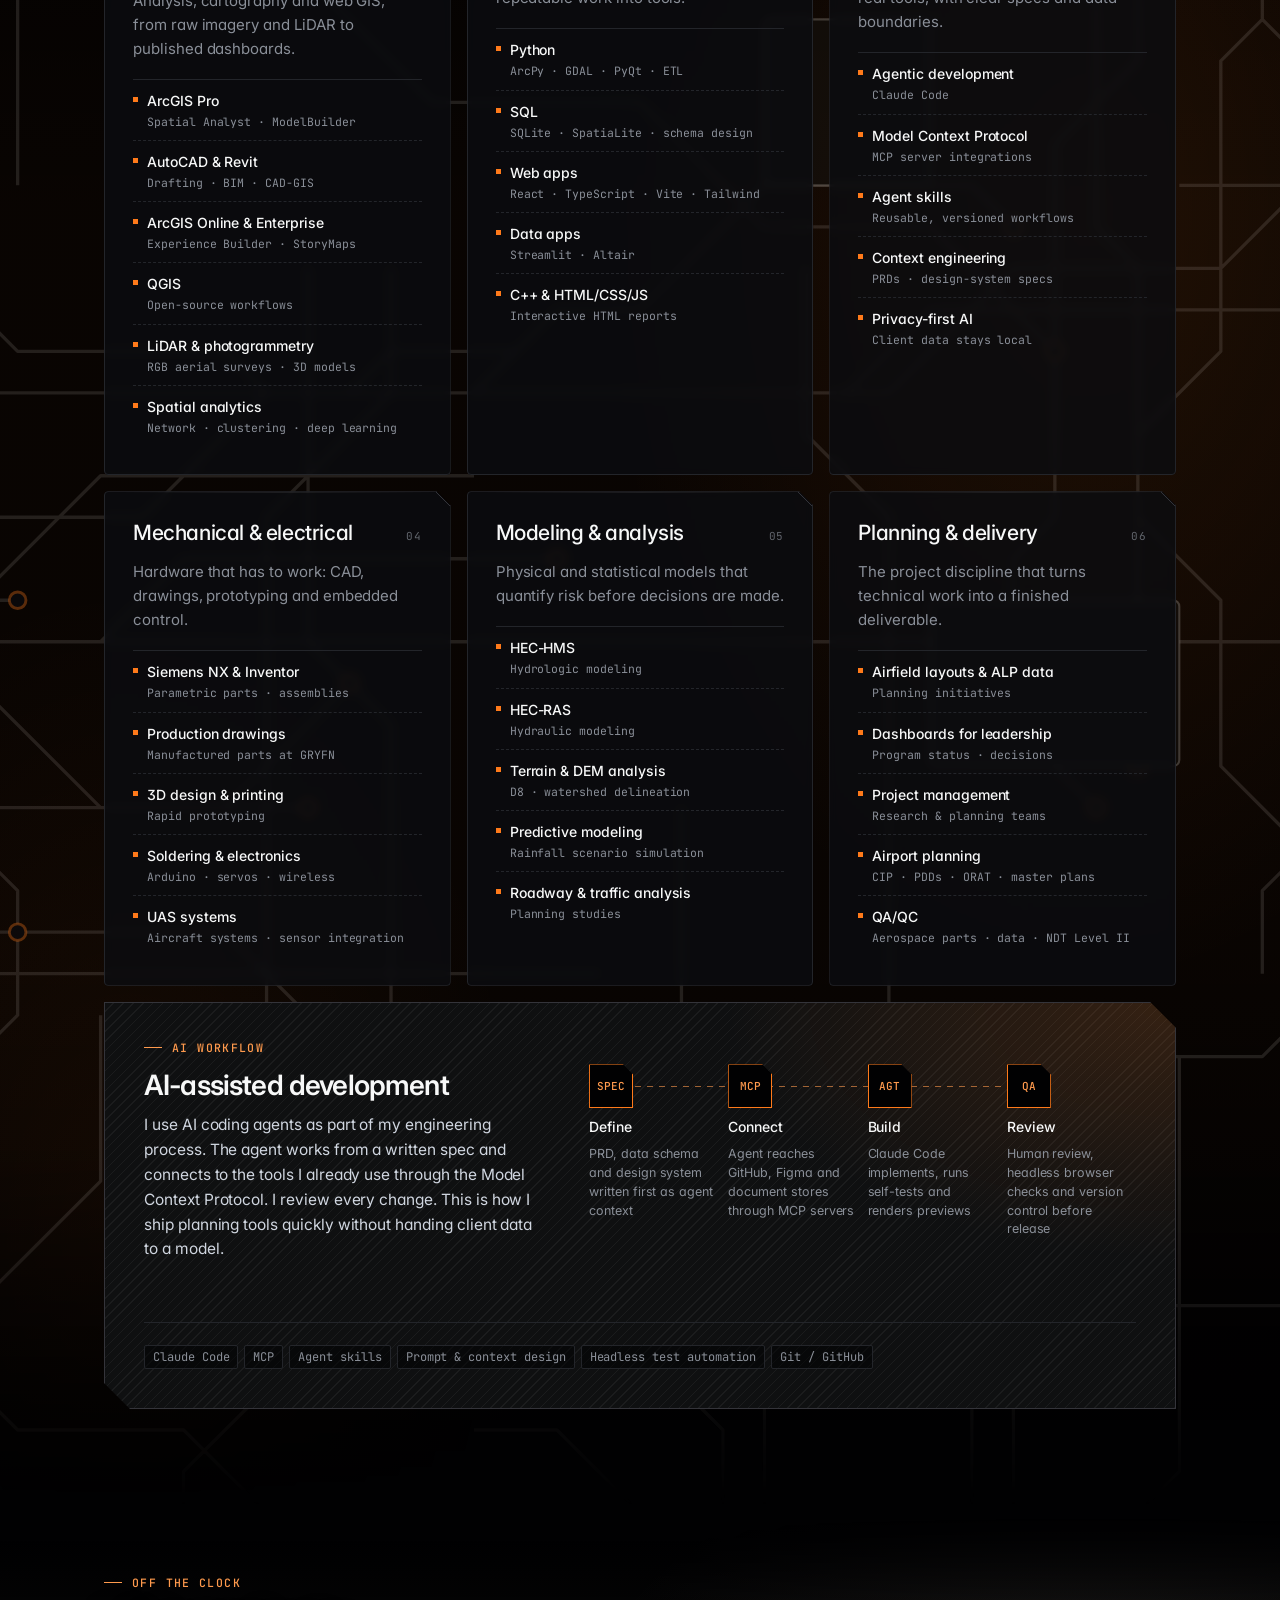
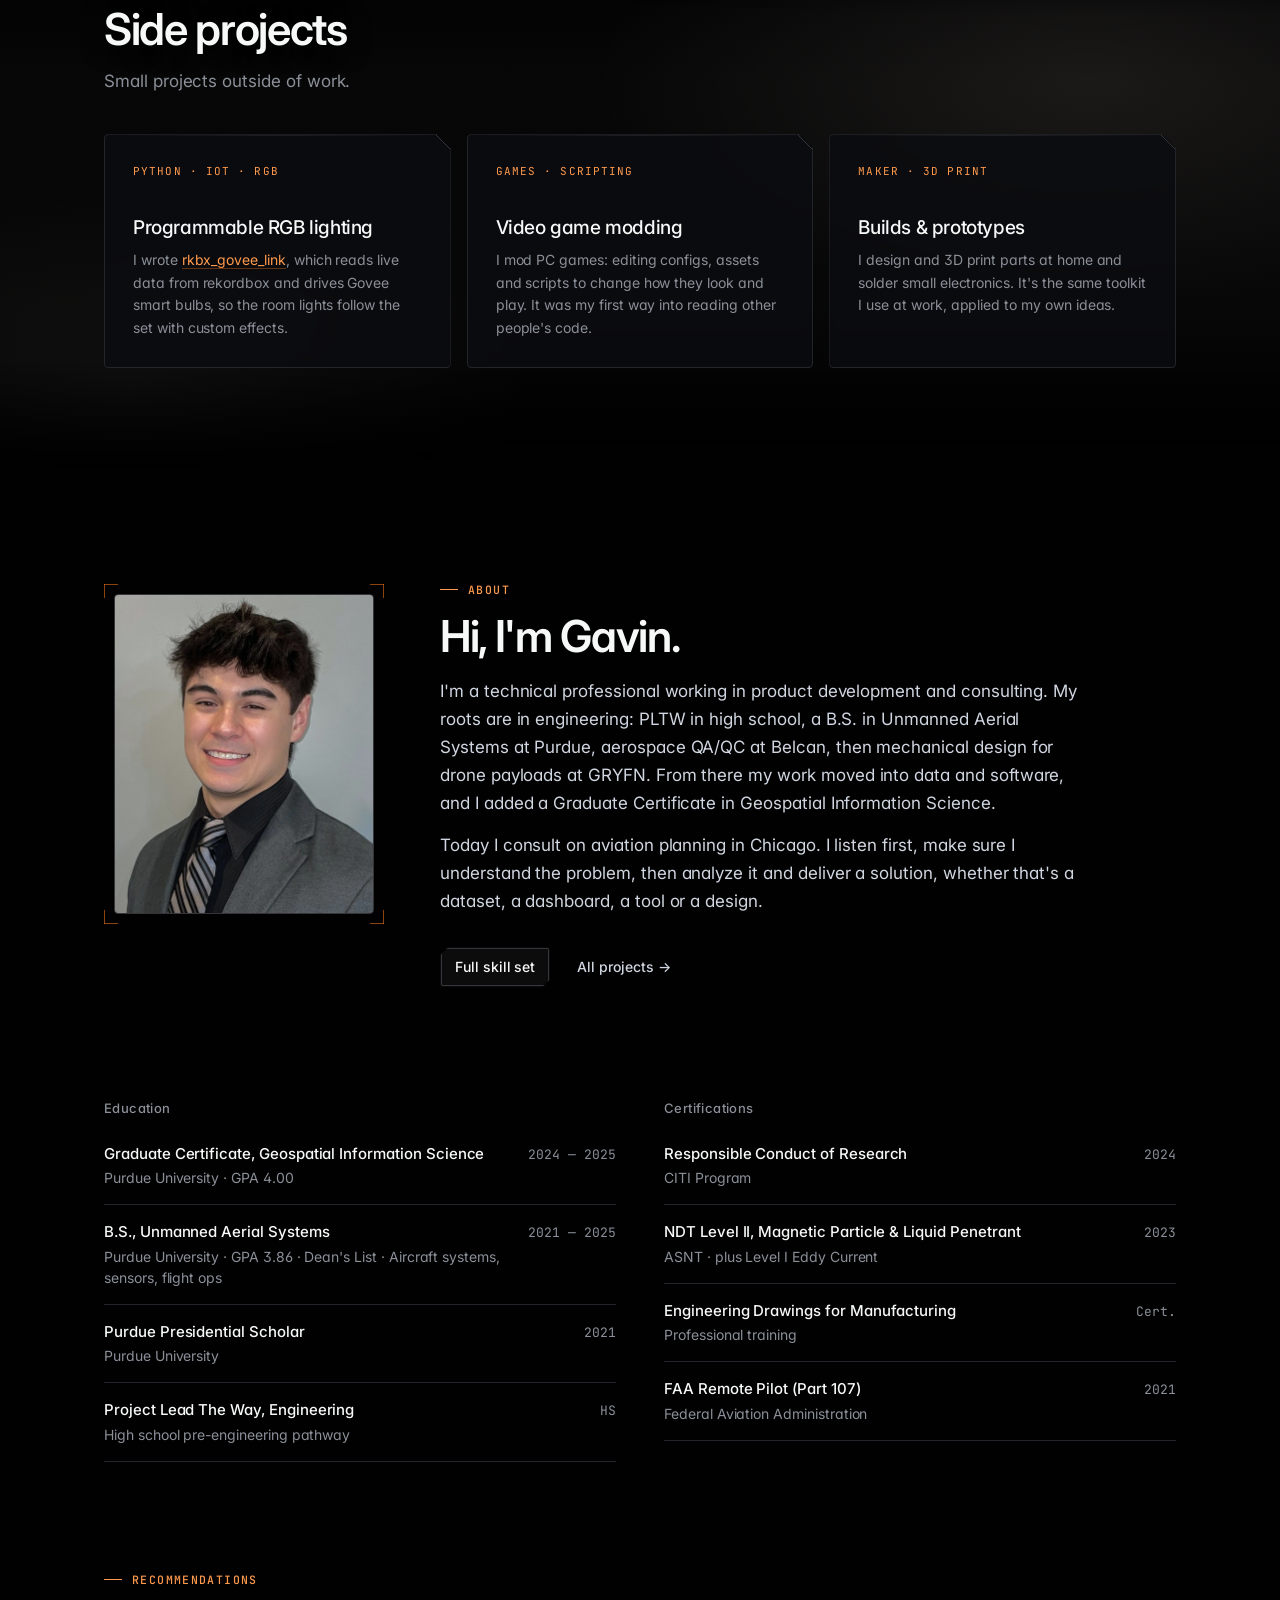
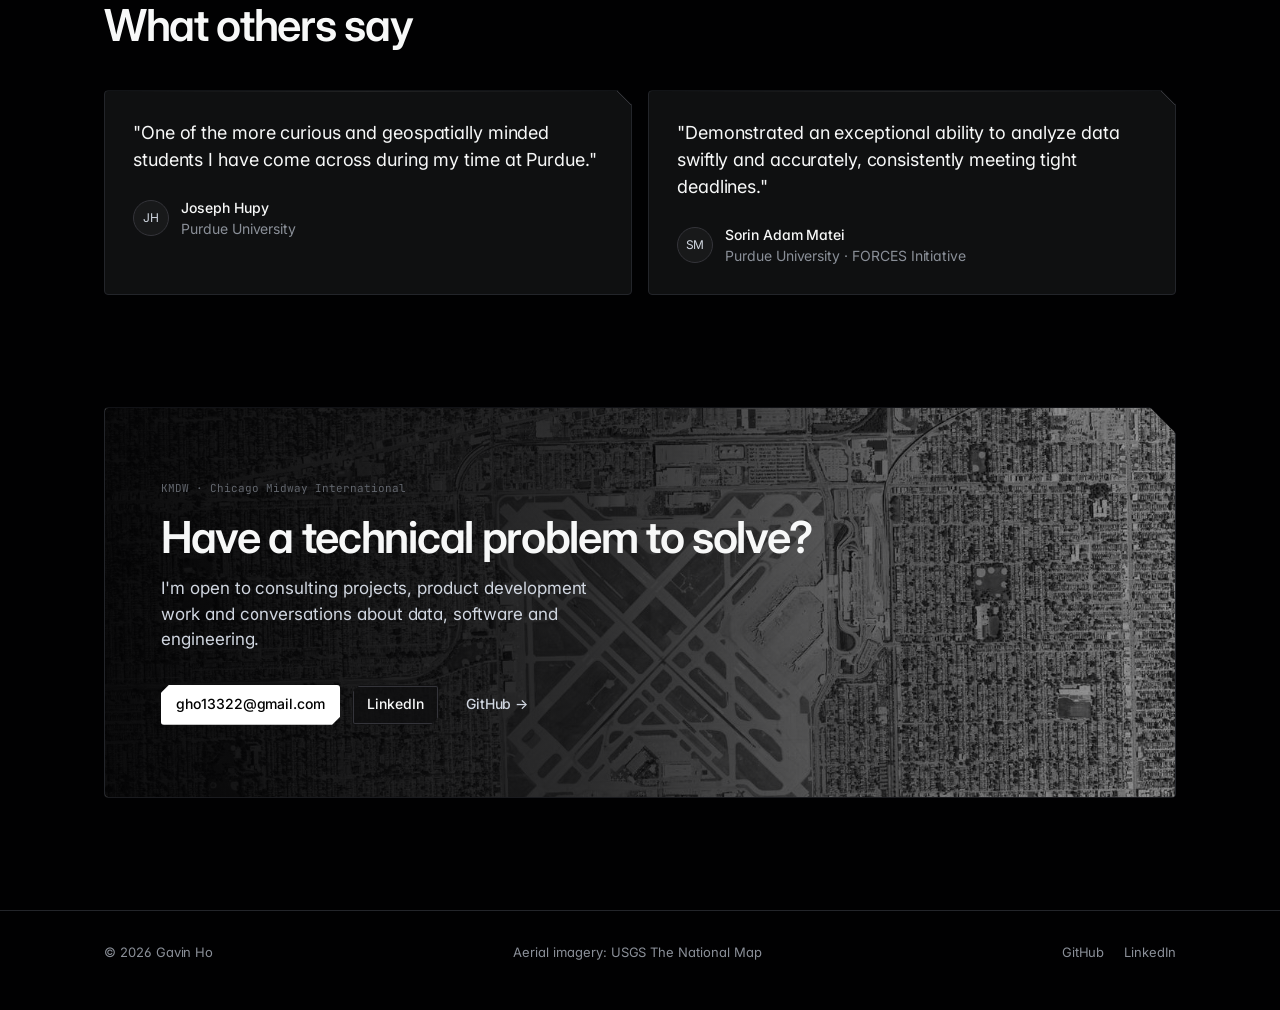
==== commit eeaec118: "Route map bg fix" ====
--- a/index.html
+++ b/index.html
@@ -87,8 +87,8 @@
             programs at O'Hare and Midway.
           </p>
           <p class="feature-lead">
-            I support airport planning programs end to end. I listen to what planning teams and leadership need, analyze
-            the data and deliver the plans, analysis and tools that move projects forward.
+            My planning work supports programs at both O'Hare (ORD) and Midway (MDW). I listen to what planning teams and
+            leadership need, analyze the data and deliver the plans, analysis and tools that move projects forward.
           </p>
           <div class="feature-body feature-4">
             <div><span class="mono feature-k">Capital programs</span><p>Capital Improvement Program development, project definition documents, and project scoring and sequencing.</p></div>
@@ -97,7 +97,7 @@
             <div><span class="mono feature-k">Tools &amp; dashboards</span><p>GIS analysis, internal planning tools (CIP prioritization, an ORAT tracker with dependency mapping, a deck generator) and dashboards for planning teams and leadership.</p></div>
           </div>
           <div class="feature-foot">
-            <span class="badge">2026 — Now · Chicago, IL</span>
+            <span class="badge">2026 — Now · ORD &amp; MDW · Chicago, IL</span>
             <a class="inline-link mono" href="https://rmchin.com" target="_blank" rel="noopener">rmchin.com ↗</a>
           </div>
         </article>
@@ -392,7 +392,7 @@
           <div class="row-body">
             <h3>Aviation Planner</h3>
             <p class="org">R.M. Chin &amp; Associates, Inc. · Chicago, IL</p>
-            <p>Aviation planning for major airport programs: capital planning, ORAT, airfield/ALP and traffic analysis, and planning tools. <a class="inline-link" href="#current">Role details →</a></p>
+            <p>Aviation planning for programs at O'Hare (ORD) and Midway (MDW): capital planning, ORAT, airfield/ALP and traffic analysis, and planning tools. <a class="inline-link" href="#current">Role details →</a></p>
           </div>
         </li>
         <li class="row reveal">
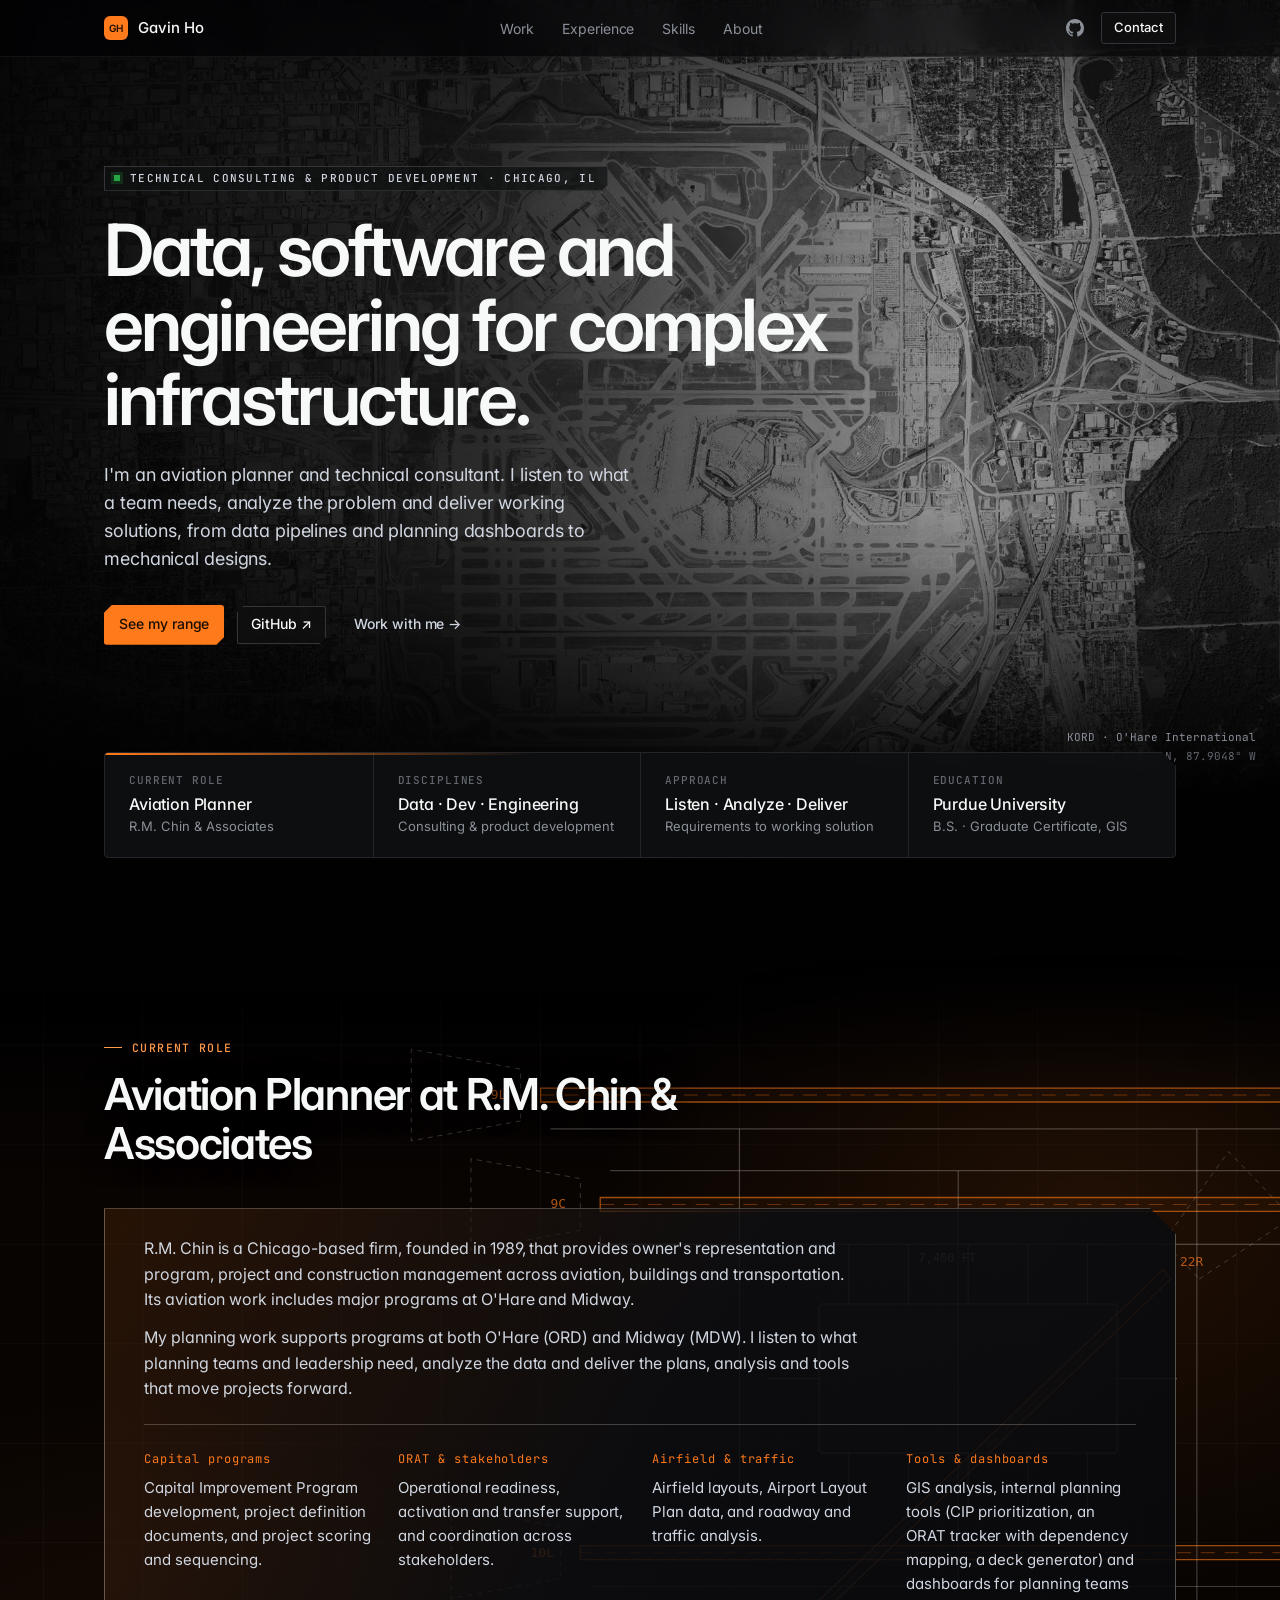
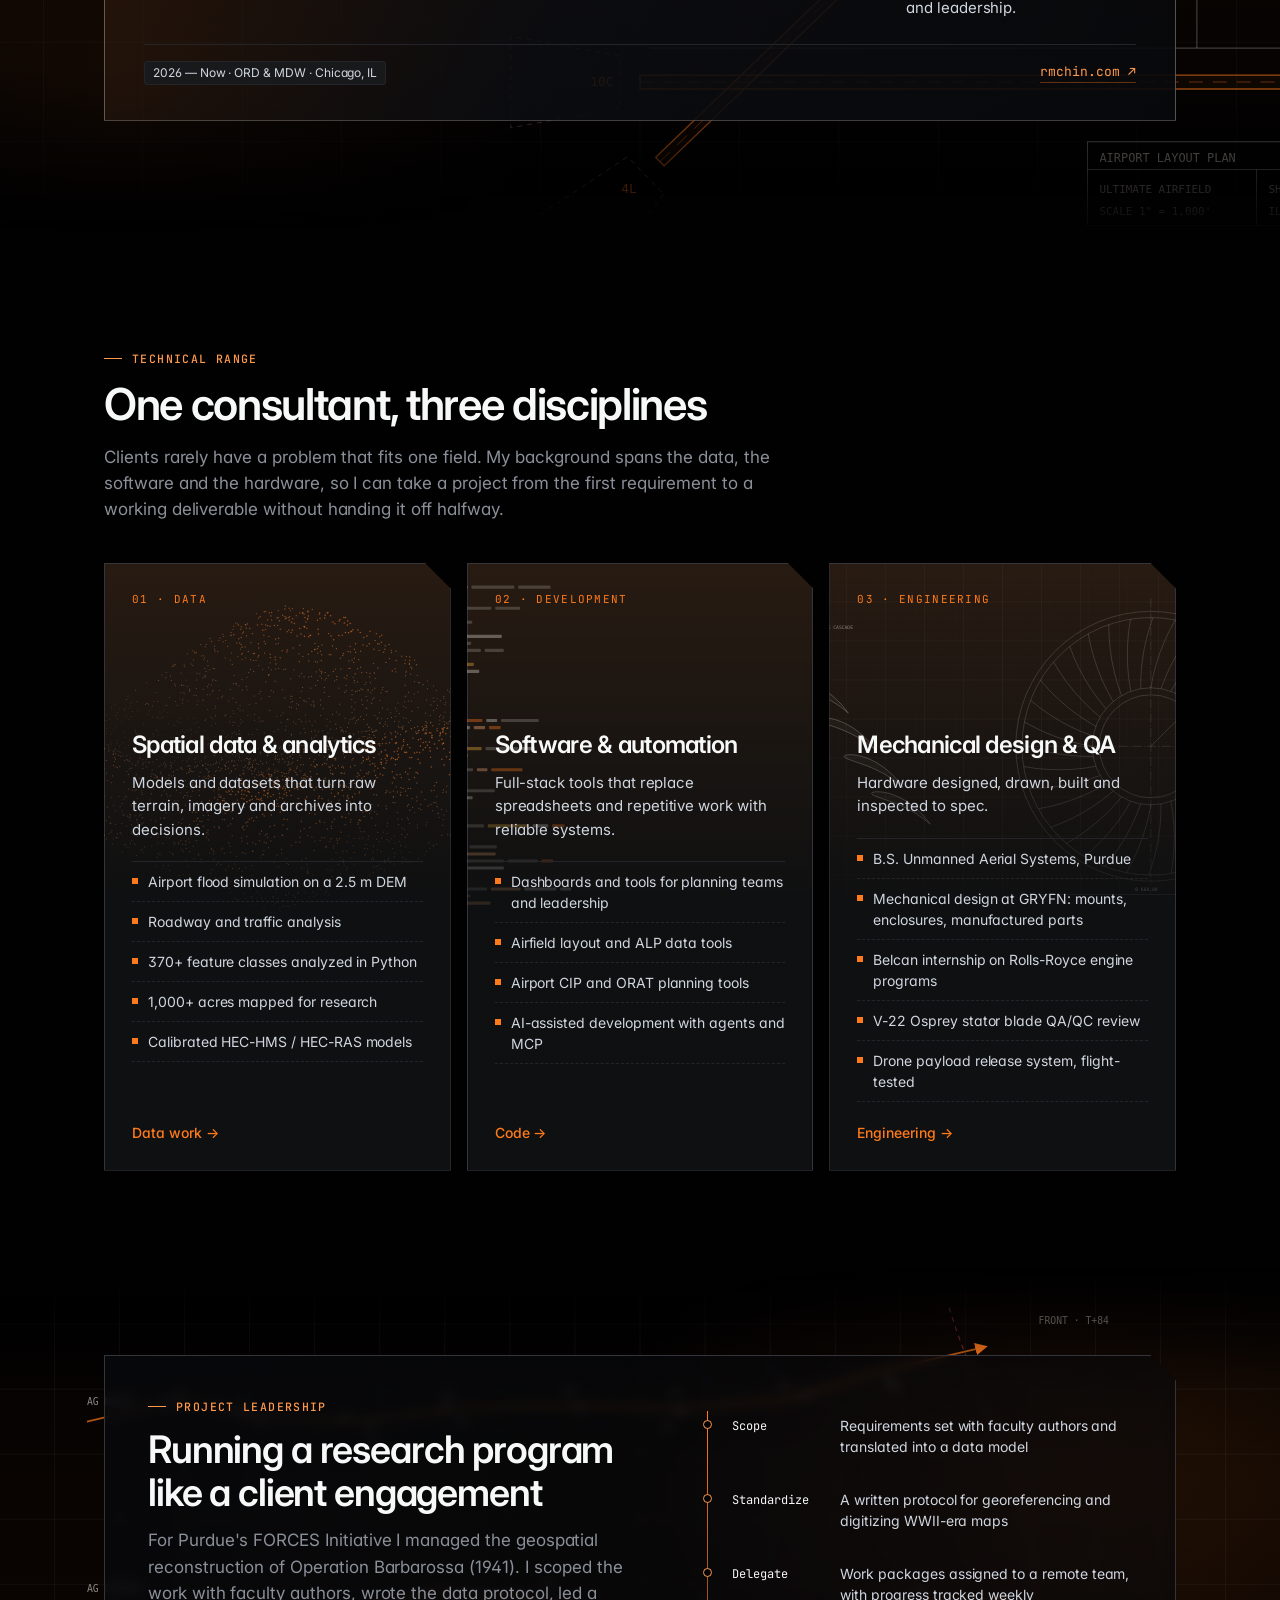
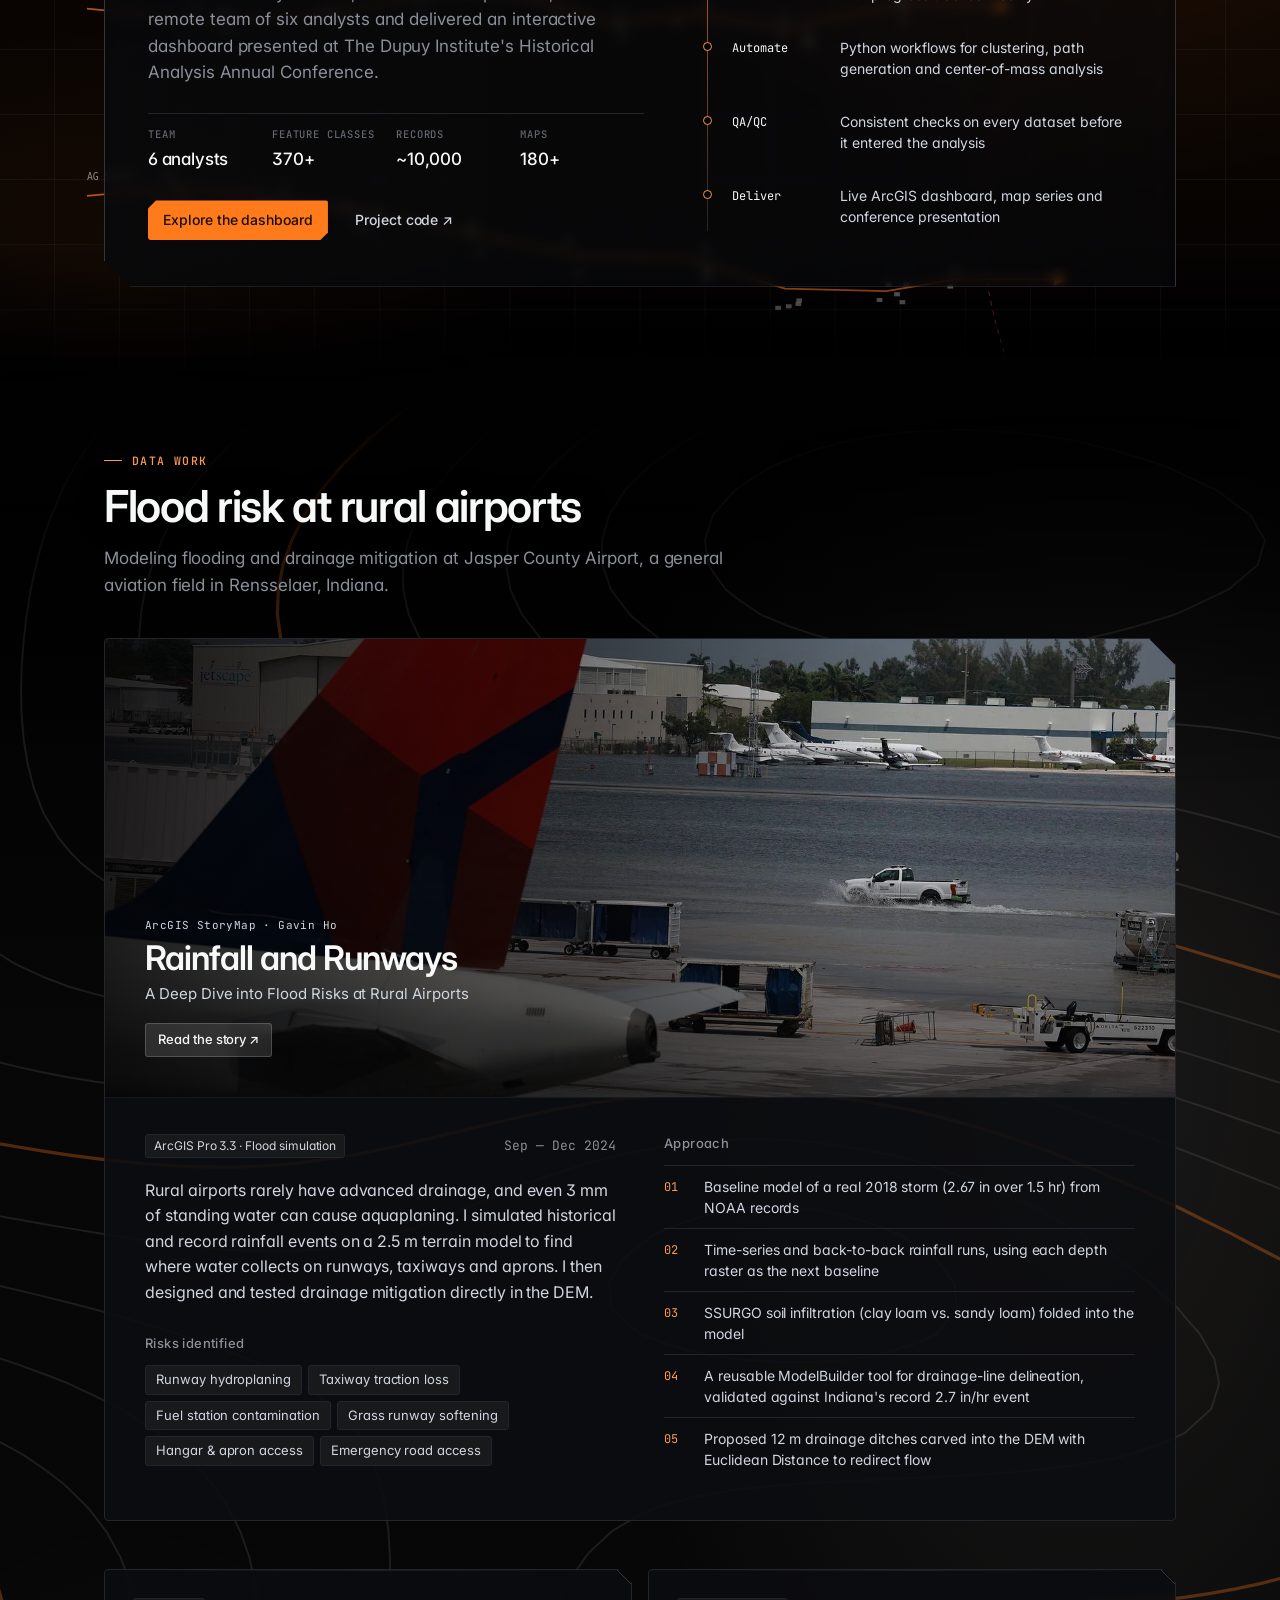
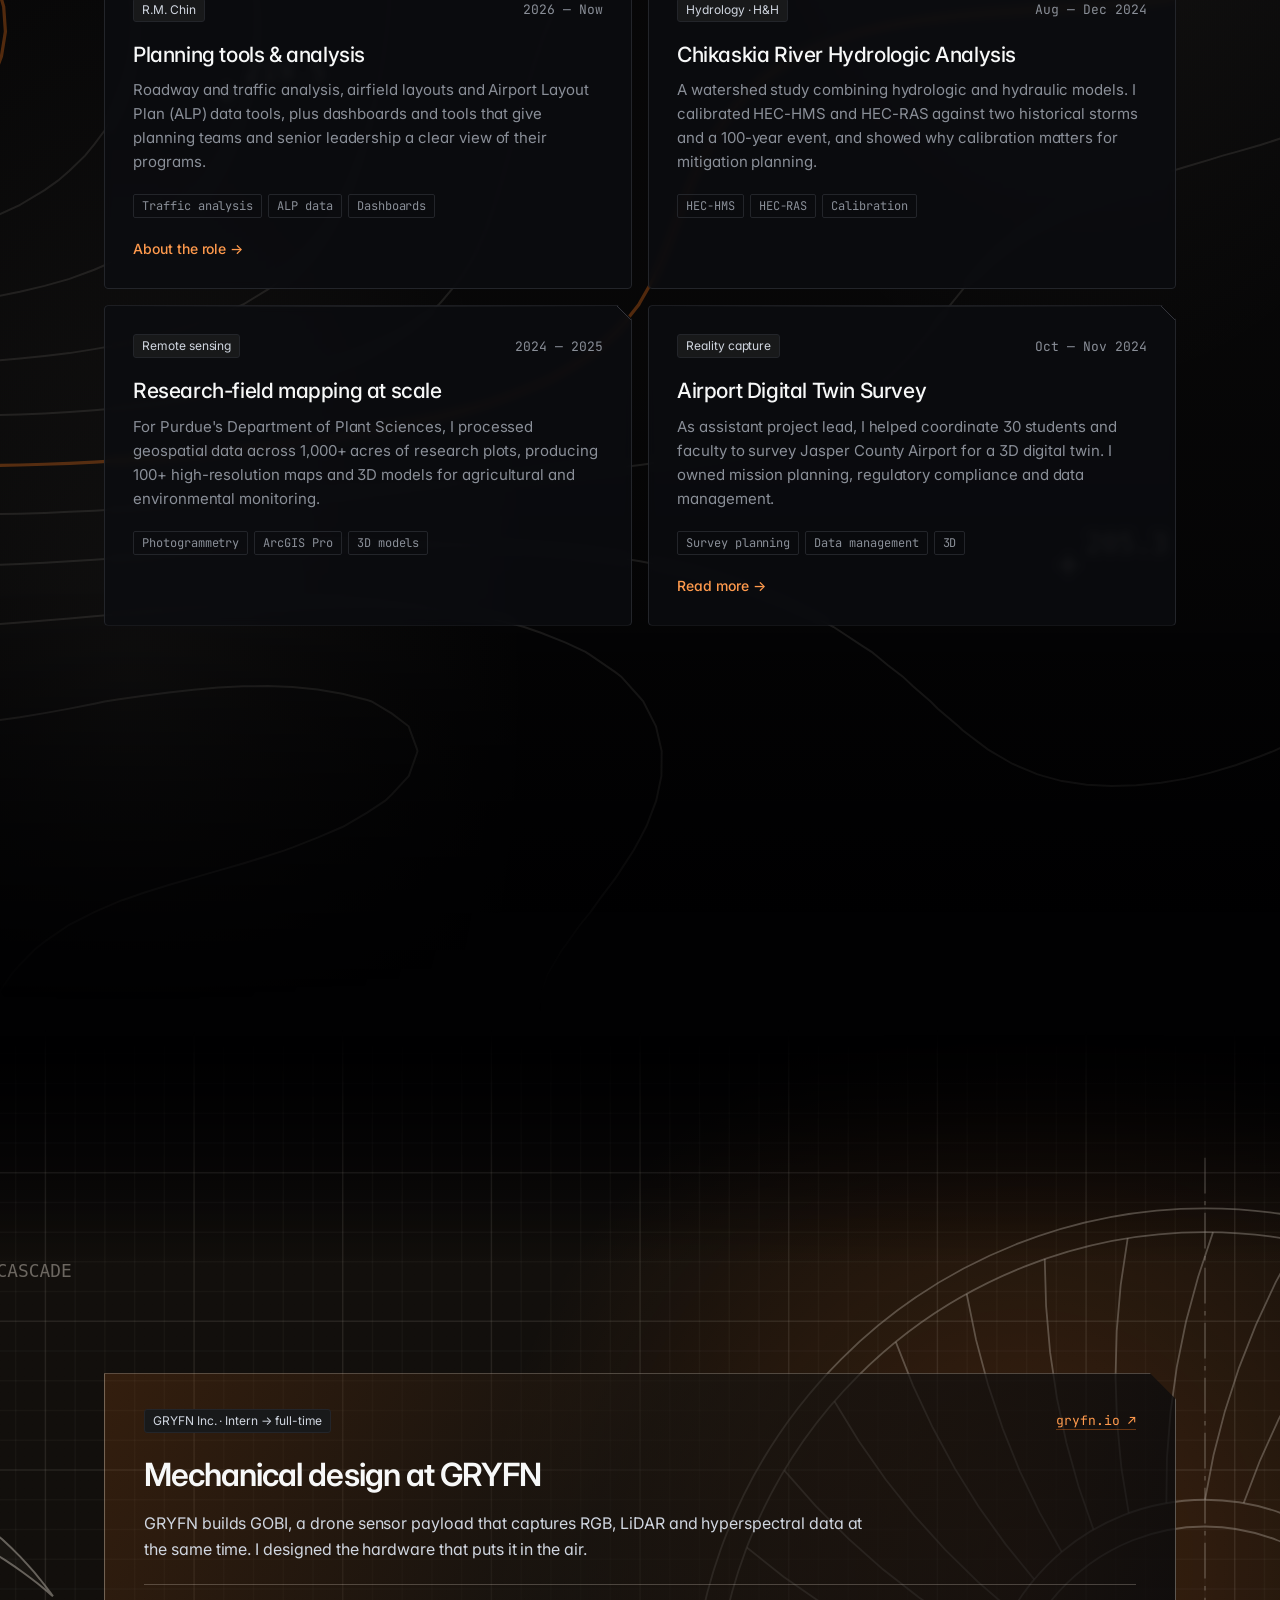
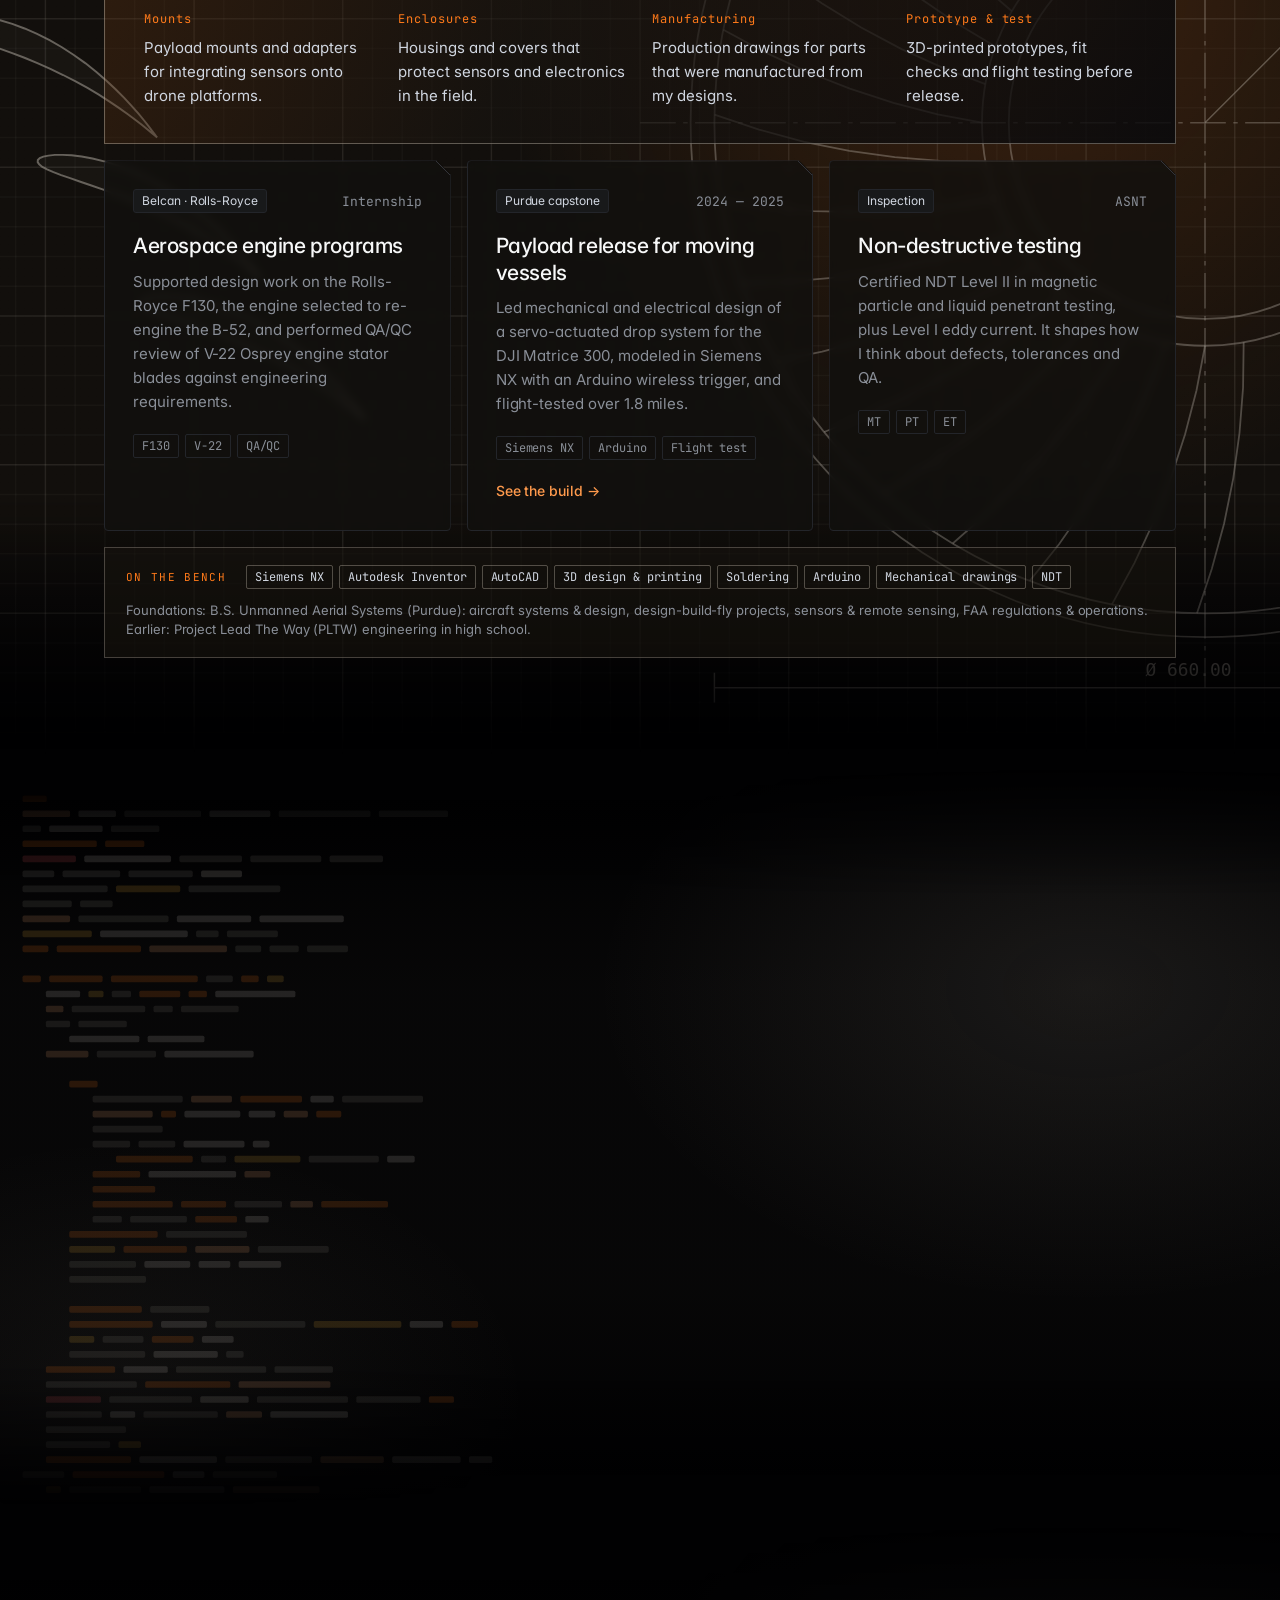
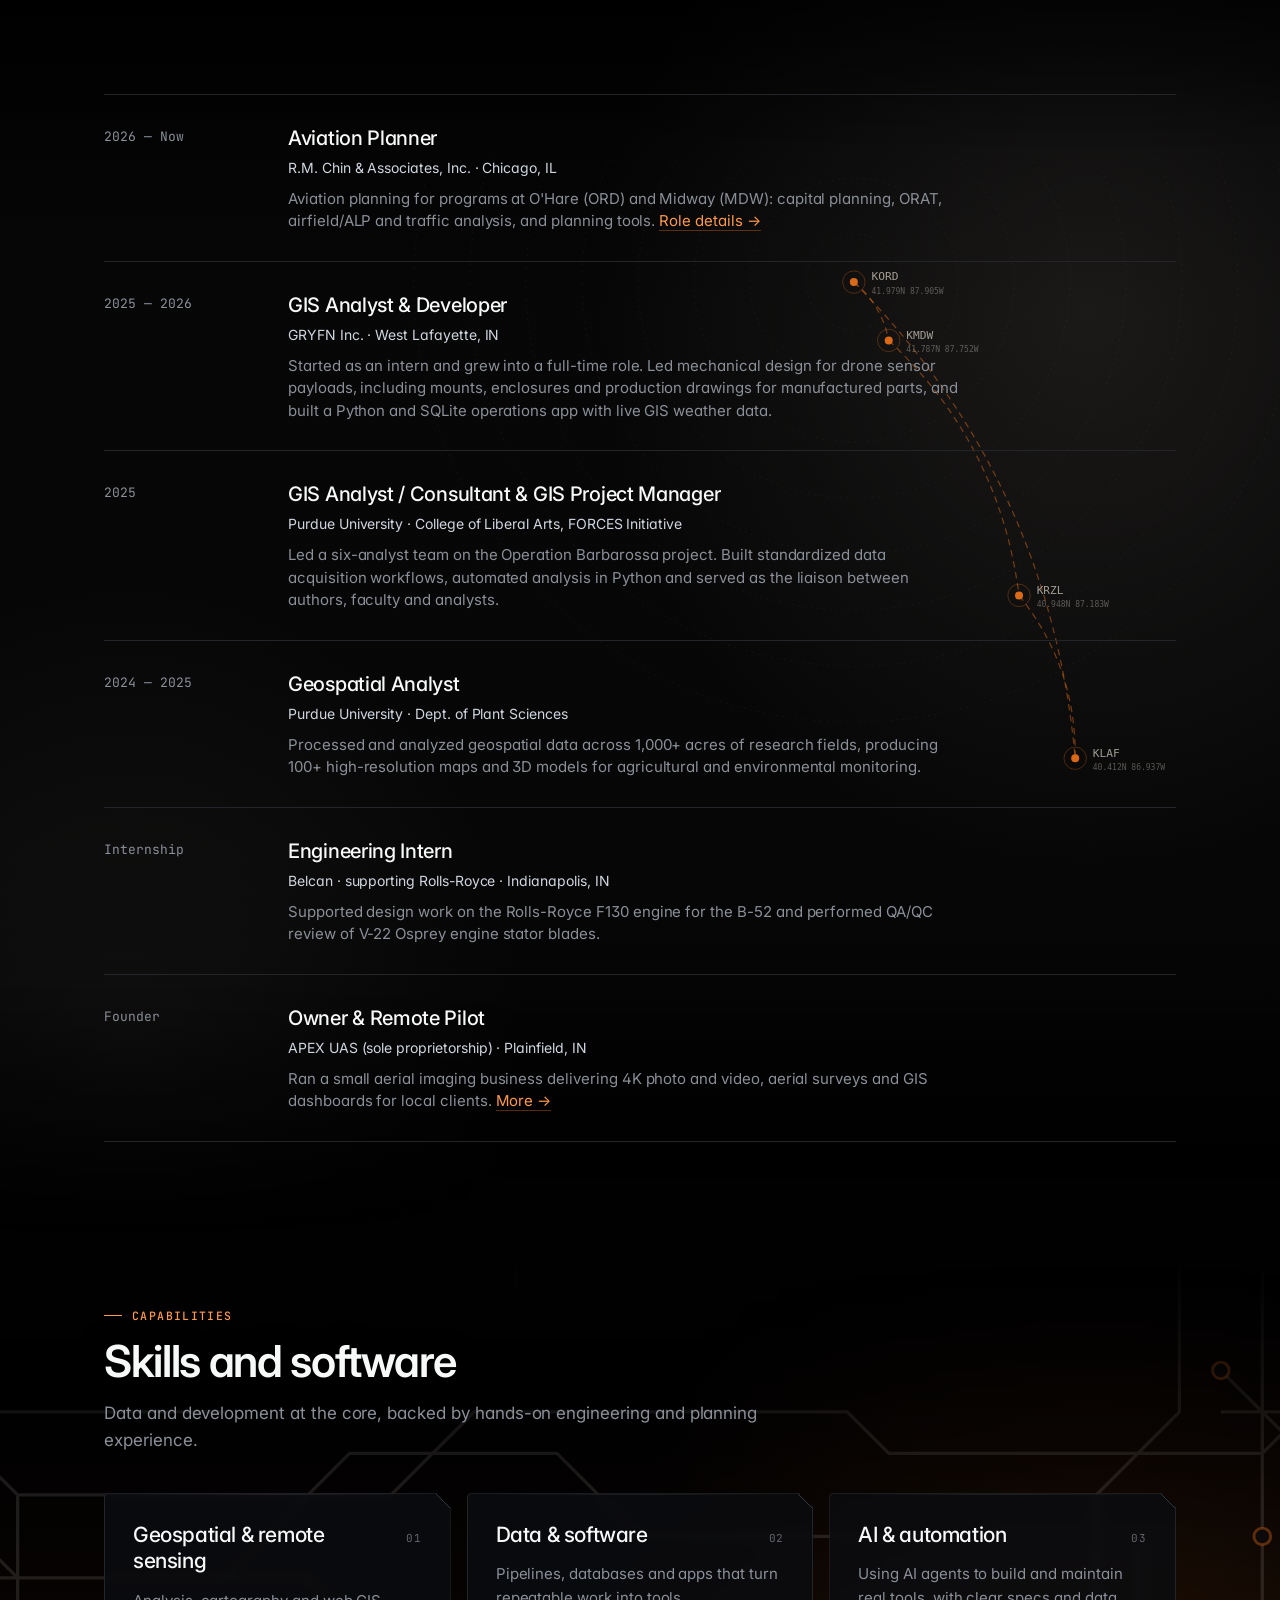
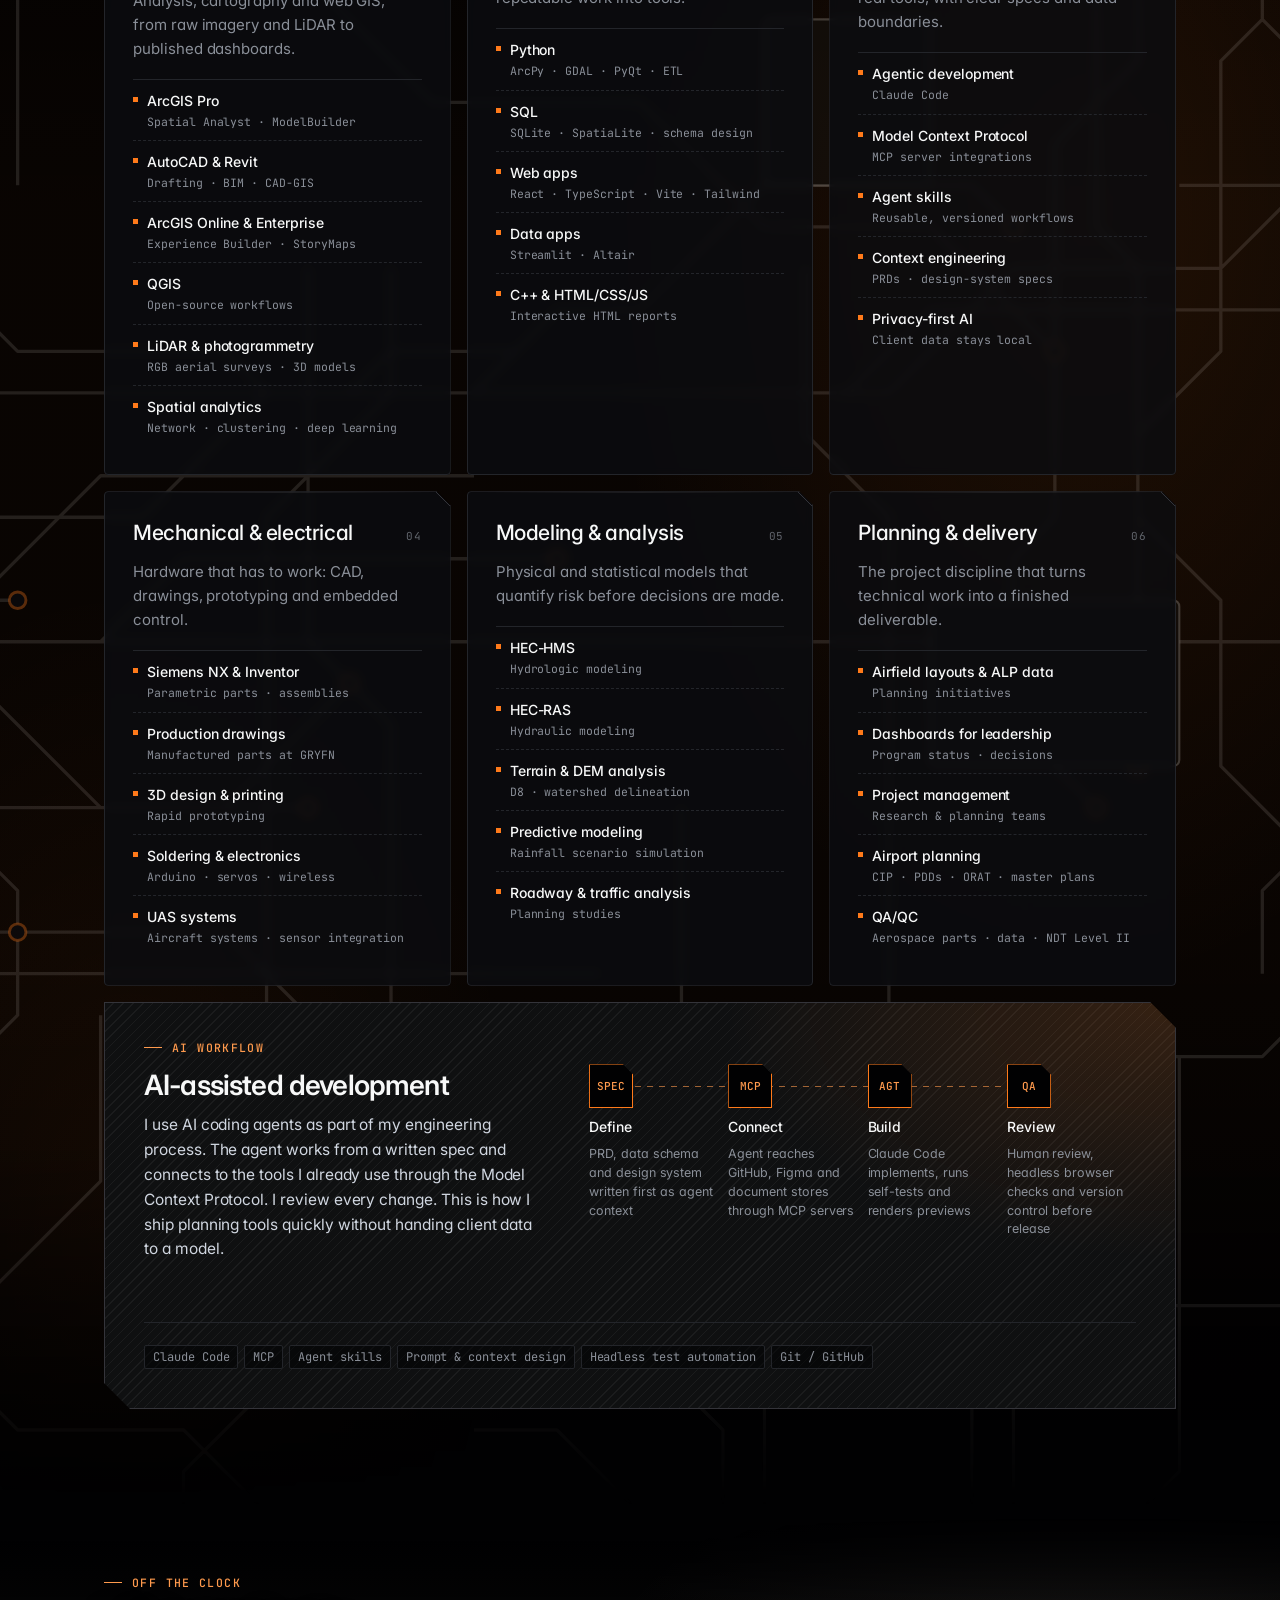
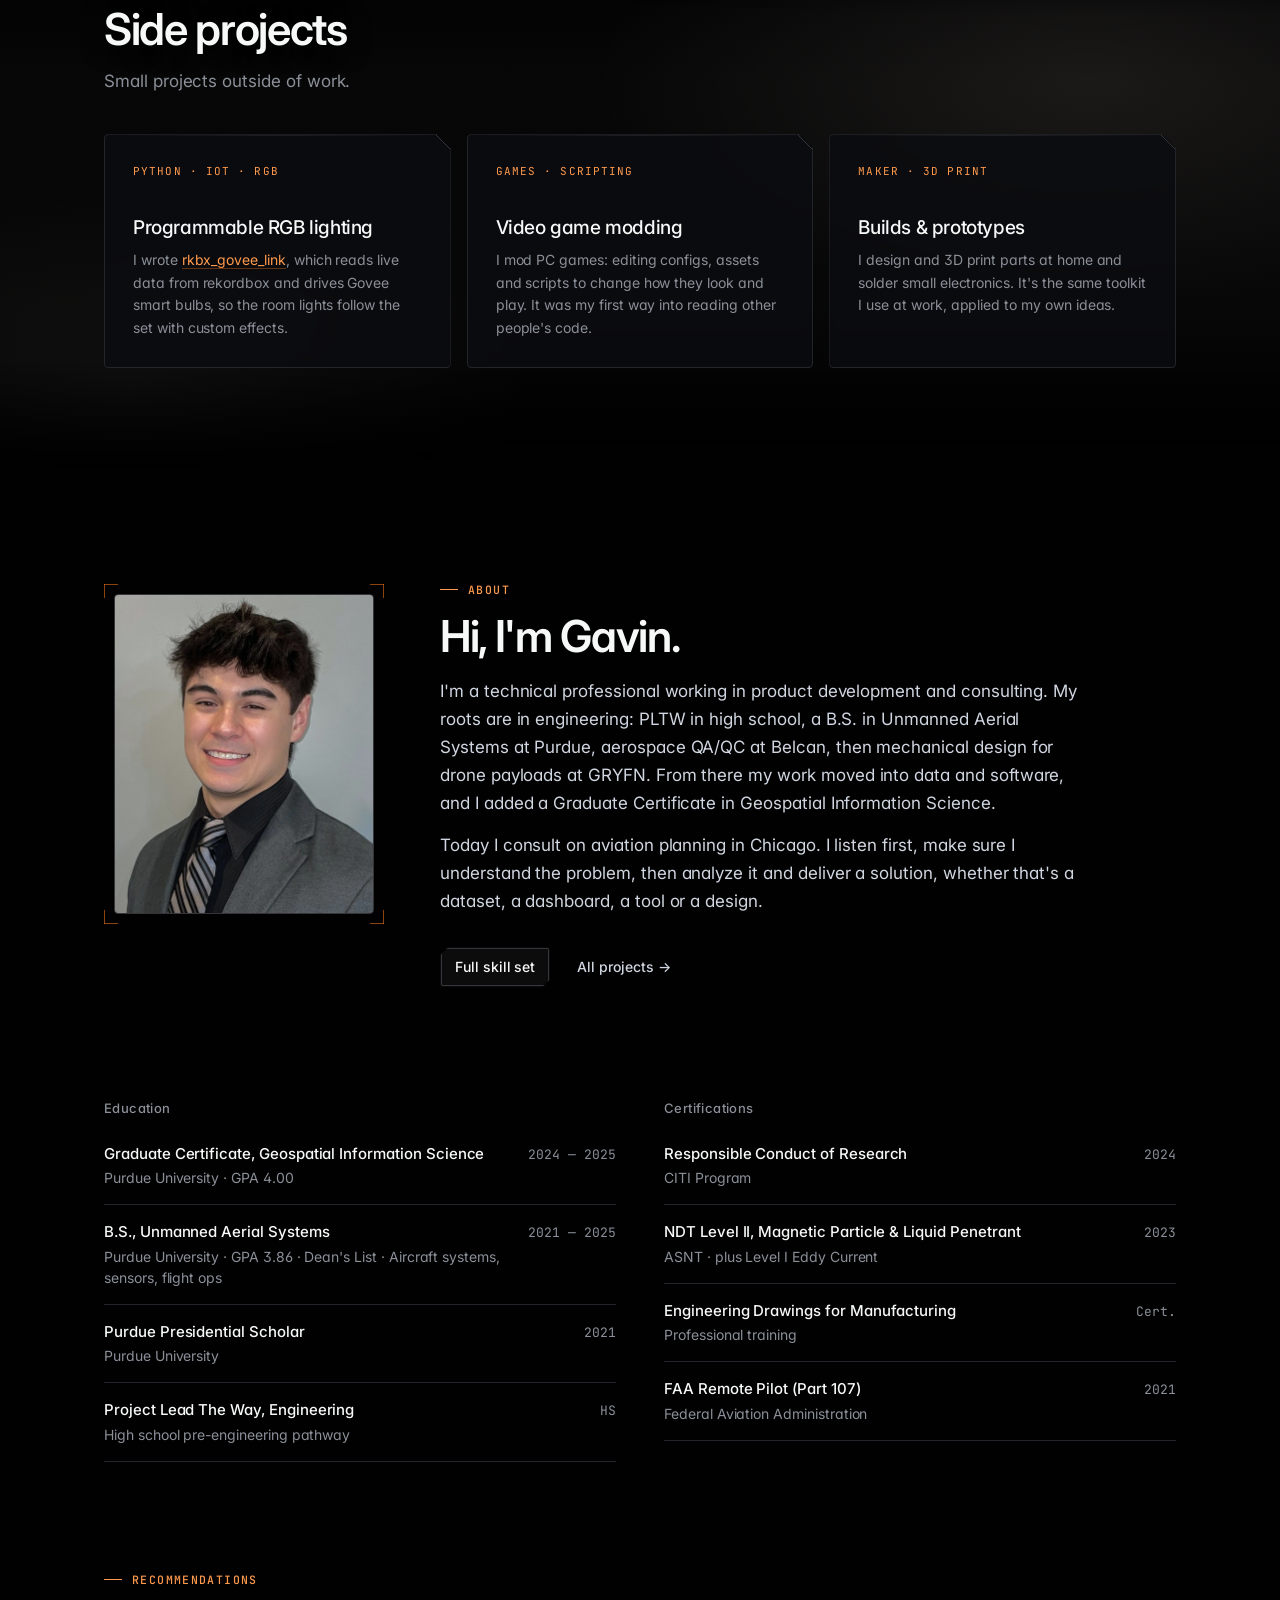
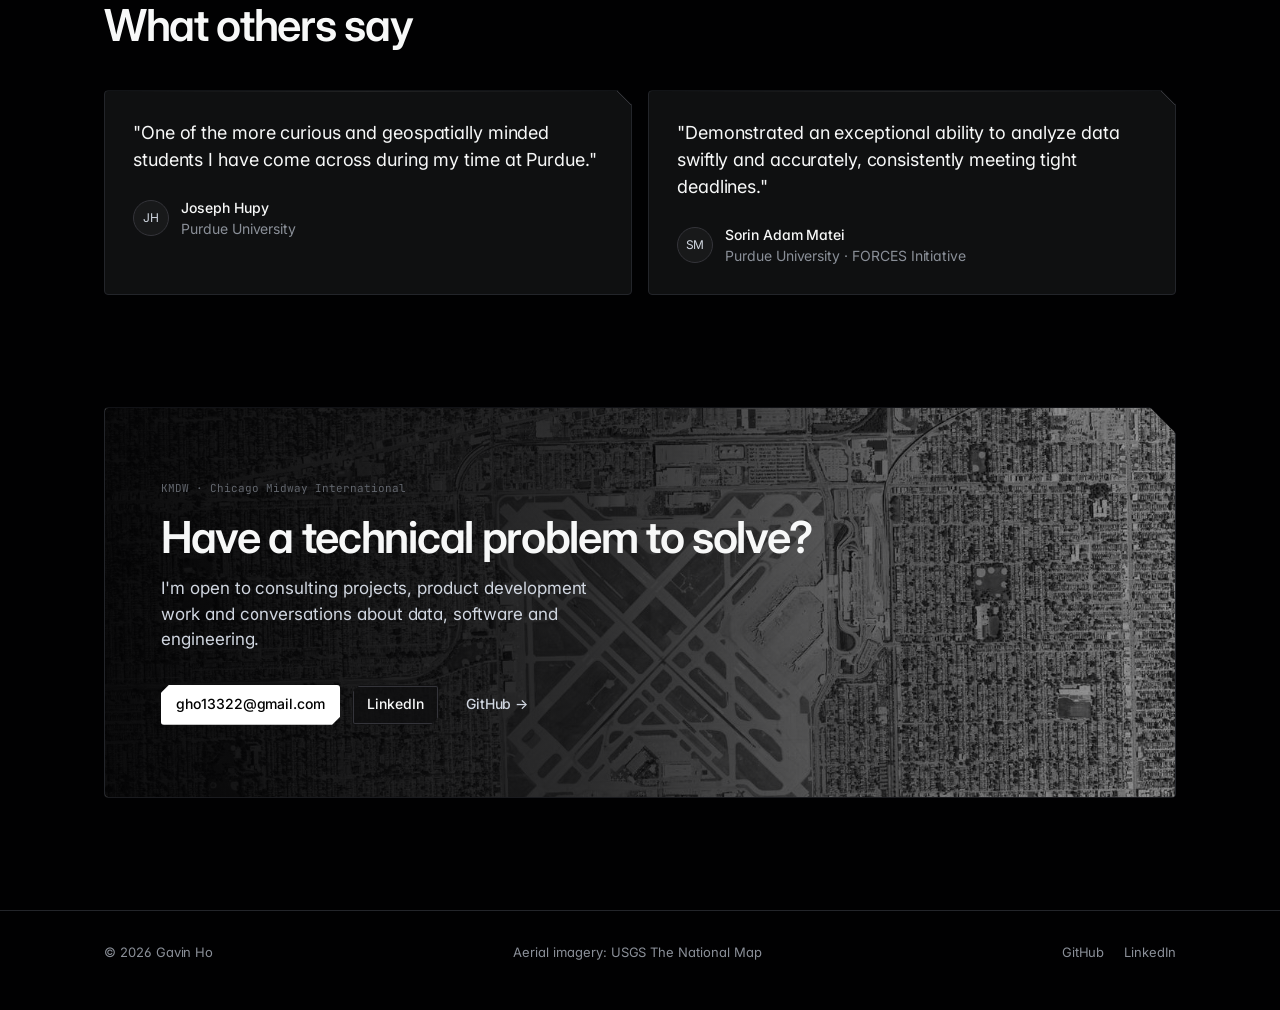
==== commit 5563f80c: "alp svg bg upload and bg addon" ====
--- a/index.html
+++ b/index.html
@@ -14,7 +14,7 @@
   <link rel="preconnect" href="https://fonts.gstatic.com" crossorigin>
   <link href="https://fonts.googleapis.com/css2?family=Inter:wght@400;500;600&family=JetBrains+Mono:wght@400;500&display=swap" rel="stylesheet">
   <link rel="preload" as="image" href="assets/img/ord-aerial.jpg">
-  <link rel="stylesheet" href="styles.css?v=10">
+  <link rel="stylesheet" href="styles.css?v=11">
 </head>
 <body>
 
@@ -74,7 +74,7 @@
     </section>
 
     <!-- Current role -->
-    <section id="current" class="scene" style="--scene: url('assets/bg/routes.svg'); --tint: 255, 122, 26">
+    <section id="current" class="scene" style="--scene: url('assets/bg/alp.svg'); --art: 0.8; --tint: 255, 122, 26">
       <div class="container">
         <div class="section-head reveal">
           <p class="eyebrow">Current role</p>
@@ -157,7 +157,7 @@
     </section>
 
     <!-- Project leadership -->
-    <section id="leadership" class="scene" style="--scene: url('assets/bg/opsmap.svg'); --tint: 255, 122, 26">
+    <section id="leadership" class="scene" style="--scene: url('assets/bg/opsmap.svg'); --art: 0.9; --tint: 255, 122, 26">
       <div class="container">
         <div class="lead-band reveal">
           <div>
@@ -379,7 +379,7 @@
     </section>
 
     <!-- Experience -->
-    <section id="experience" class="scene" style="--scene: url('assets/bg/opsmap.svg'); --art: 0.25; --tint: 200, 190, 175">
+    <section id="experience" class="scene" style="--scene: url('assets/bg/routes.svg'); --art: 0.85; --art-size: 100% auto; --art-pos: 100% 40%; --tint: 200, 190, 175">
       <div class="container">
       <div class="section-head reveal">
         <p class="eyebrow">Experience</p>
--- a/styles.css
+++ b/styles.css
@@ -577,7 +577,7 @@
 }
 .scene::before { /* the art */
   content: ""; position: absolute; inset: 0; z-index: -1;
-  background: var(--scene) var(--art-pos, 50% 50%) / cover no-repeat;
+  background: var(--scene) var(--art-pos, 50% 50%) / var(--art-size, cover) no-repeat;
   opacity: var(--art, 0.6);
   -webkit-mask-image: linear-gradient(180deg, transparent 0%, #000 14%, #000 82%, transparent 100%);
           mask-image: linear-gradient(180deg, transparent 0%, #000 14%, #000 82%, transparent 100%);
@@ -640,7 +640,7 @@
 /* Leadership band */
 .lead-band {
   display: grid; grid-template-columns: 1.15fr 1fr; gap: 56px; align-items: center;
-  padding: 44px; background: rgba(8, 9, 12, 0.72);
+  padding: 44px; background: linear-gradient(90deg, rgba(8, 9, 12, 0.82), rgba(8, 9, 12, 0.55));
   backdrop-filter: blur(6px); -webkit-backdrop-filter: blur(6px);
   box-shadow: inset 0 0 0 1px var(--hairline-strong);
   clip-path: polygon(0 0, calc(100% - var(--cut-lg)) 0, 100% var(--cut-lg), 100% 100%, var(--cut-lg) 100%, 0 calc(100% - var(--cut-lg)));
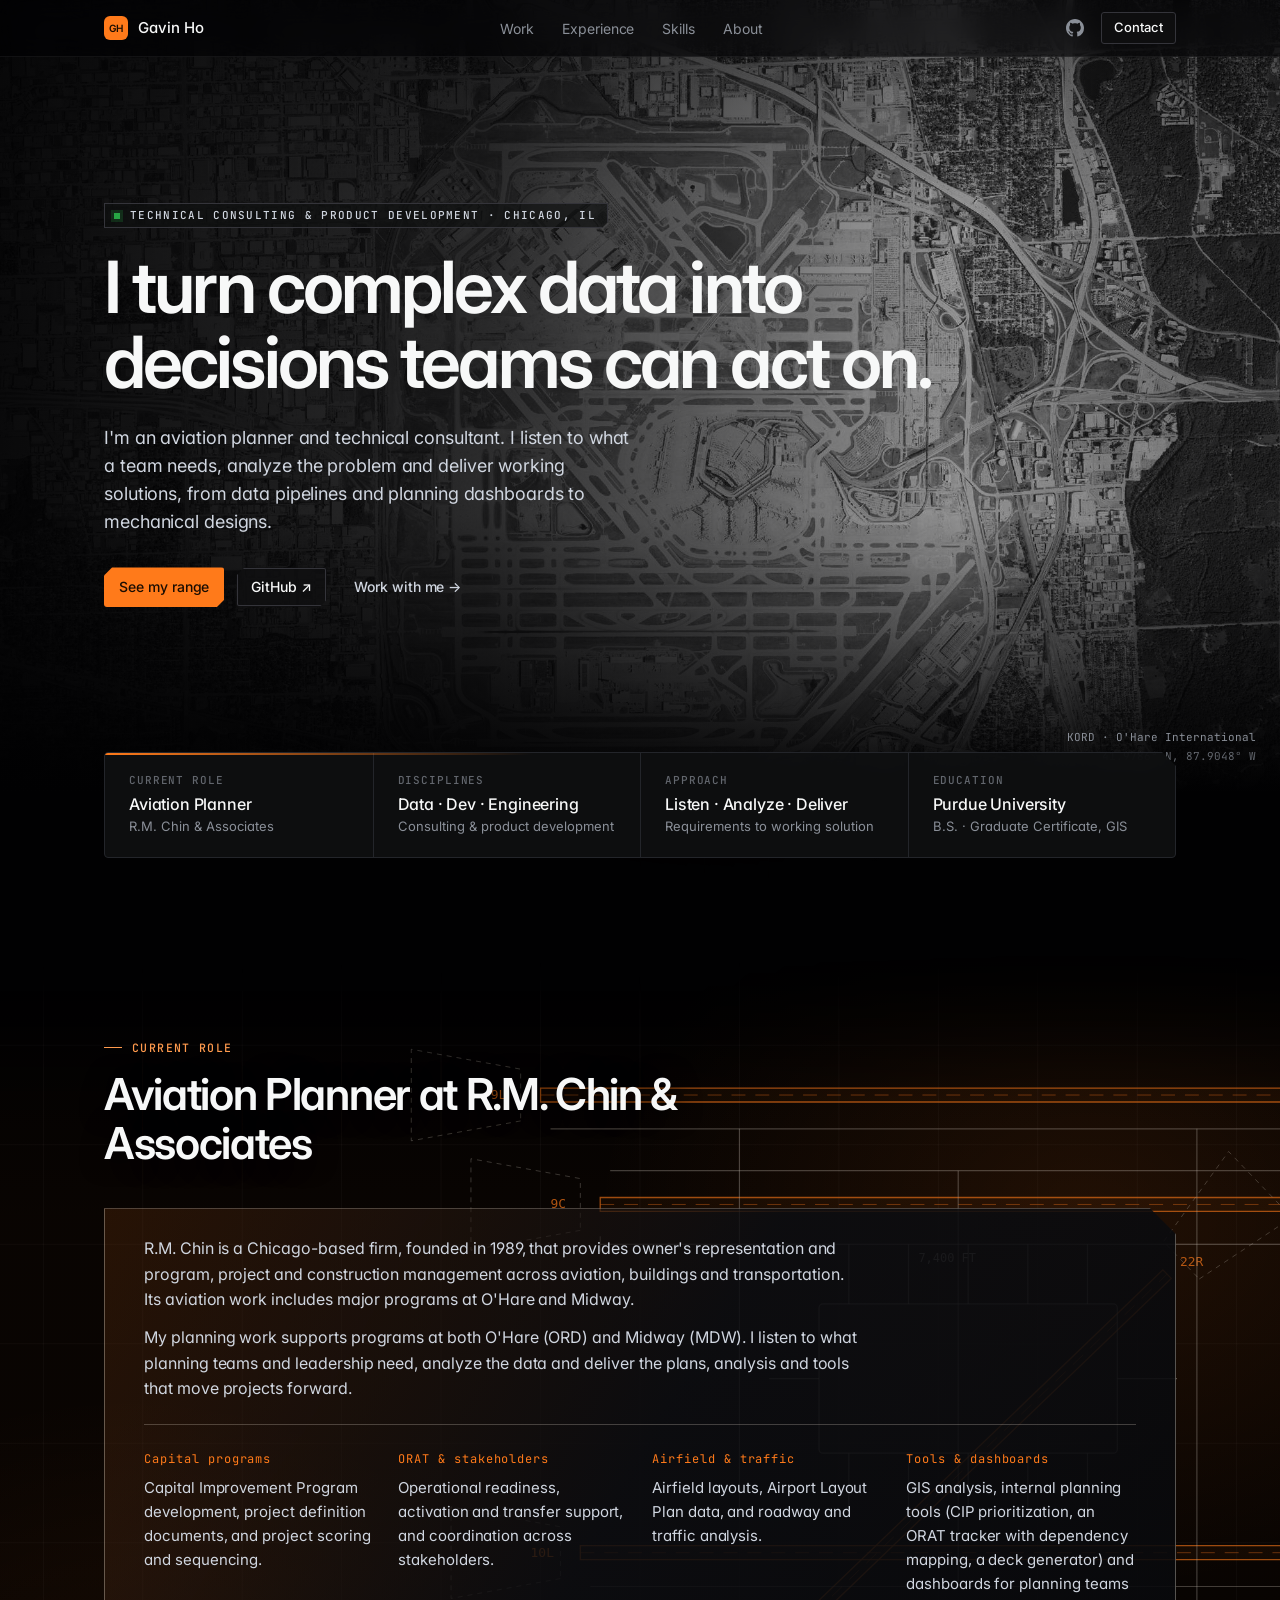
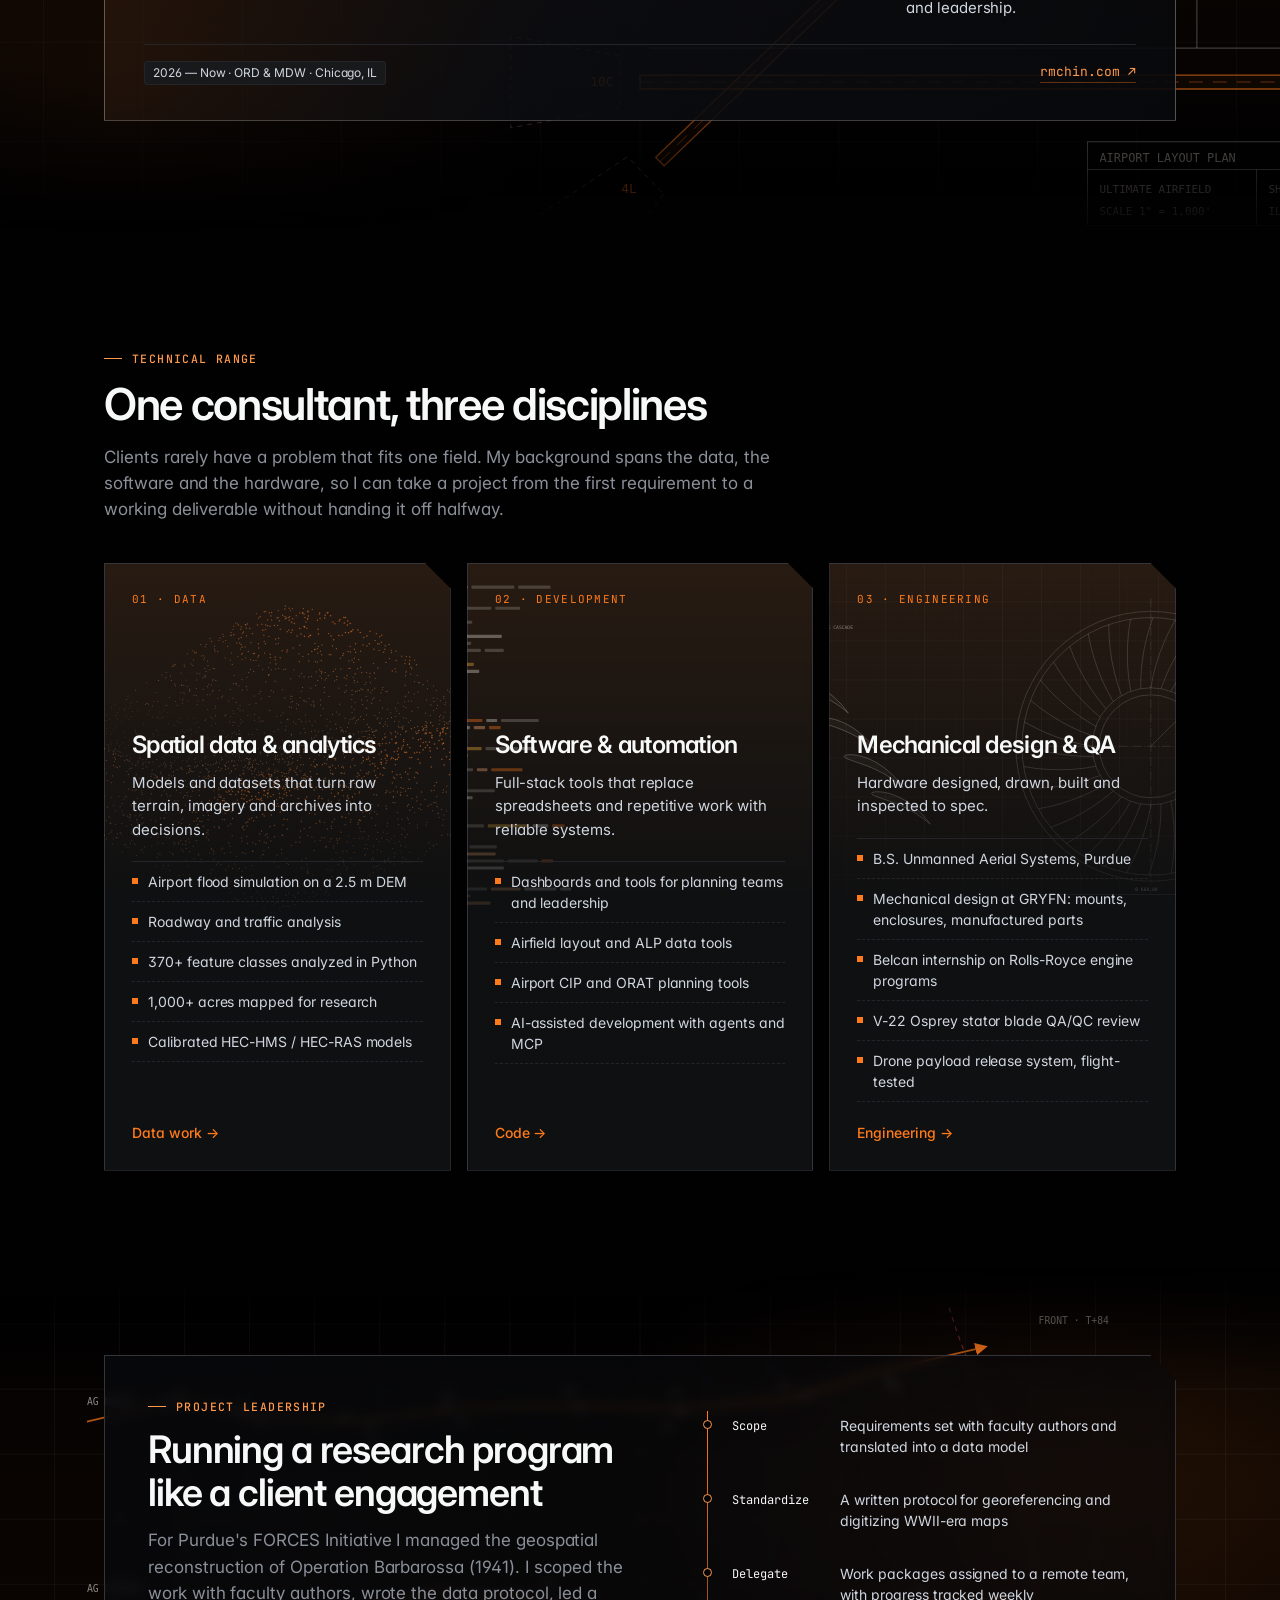
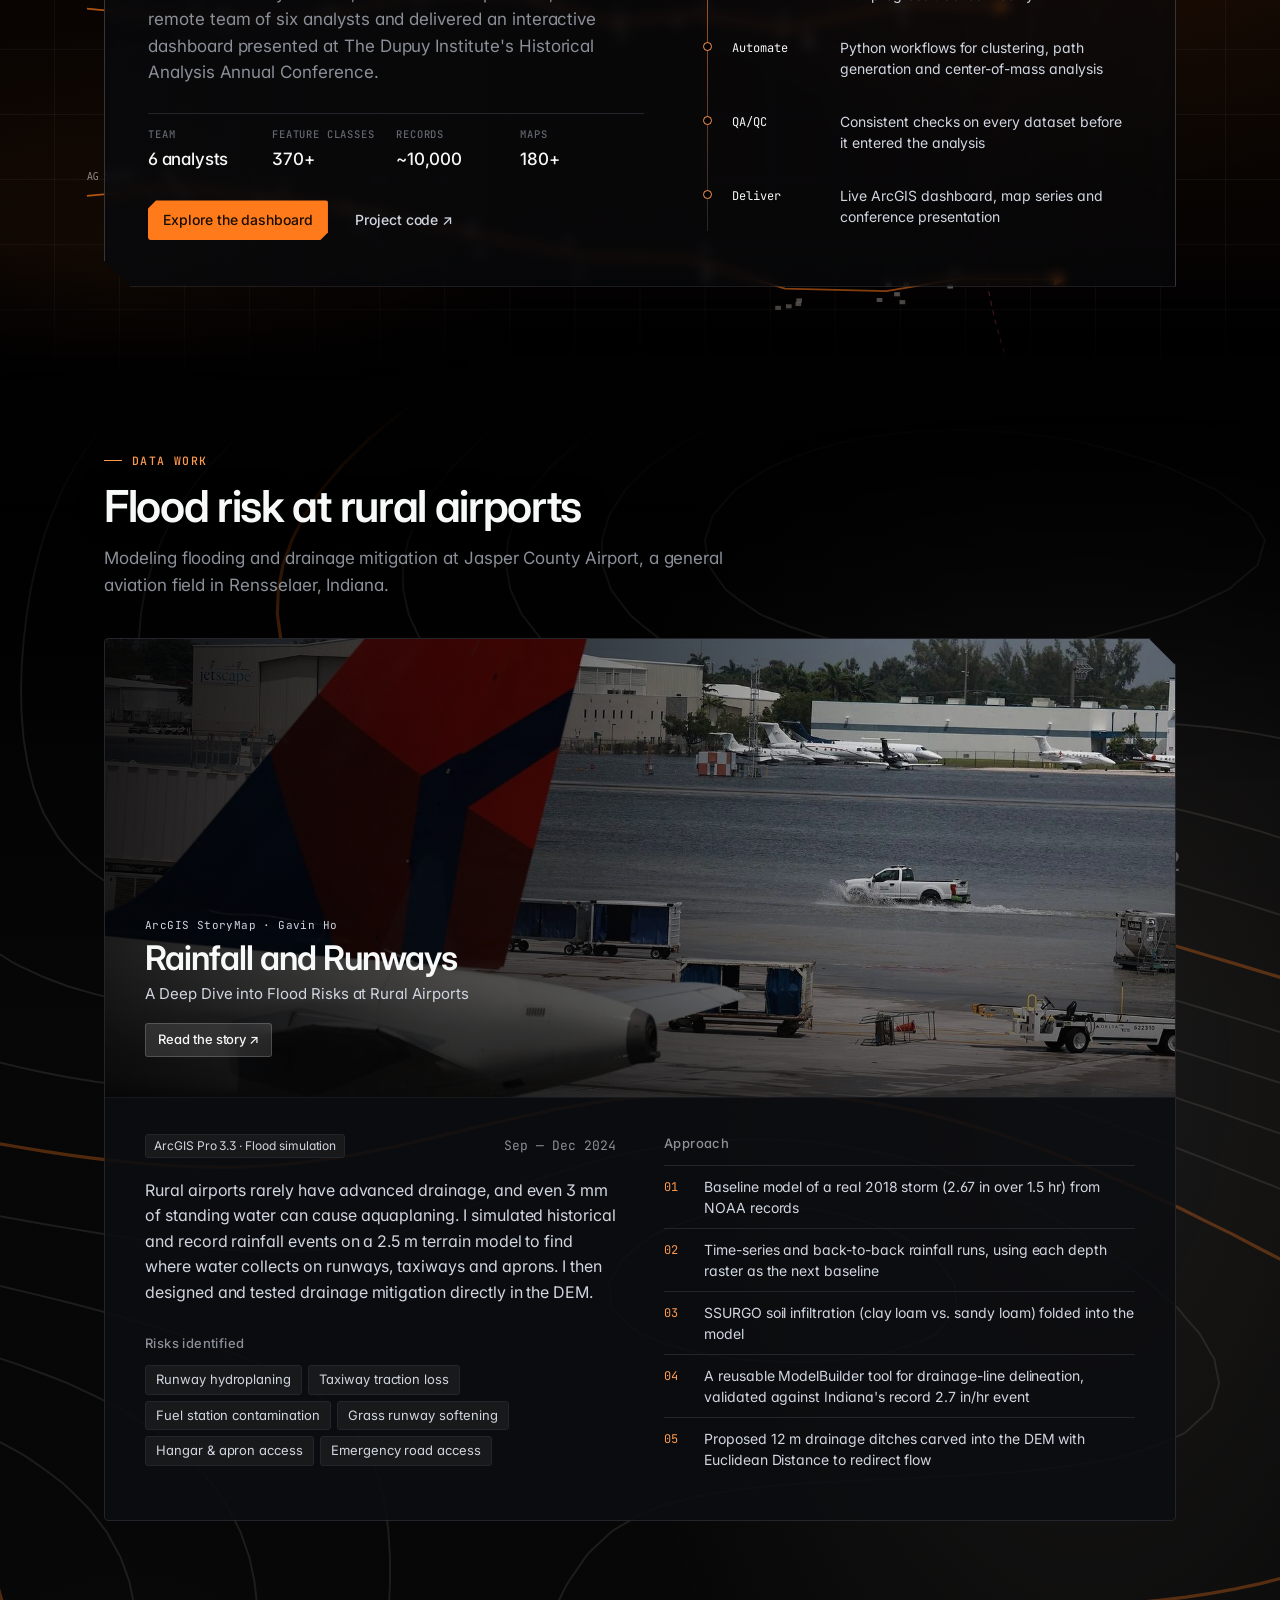
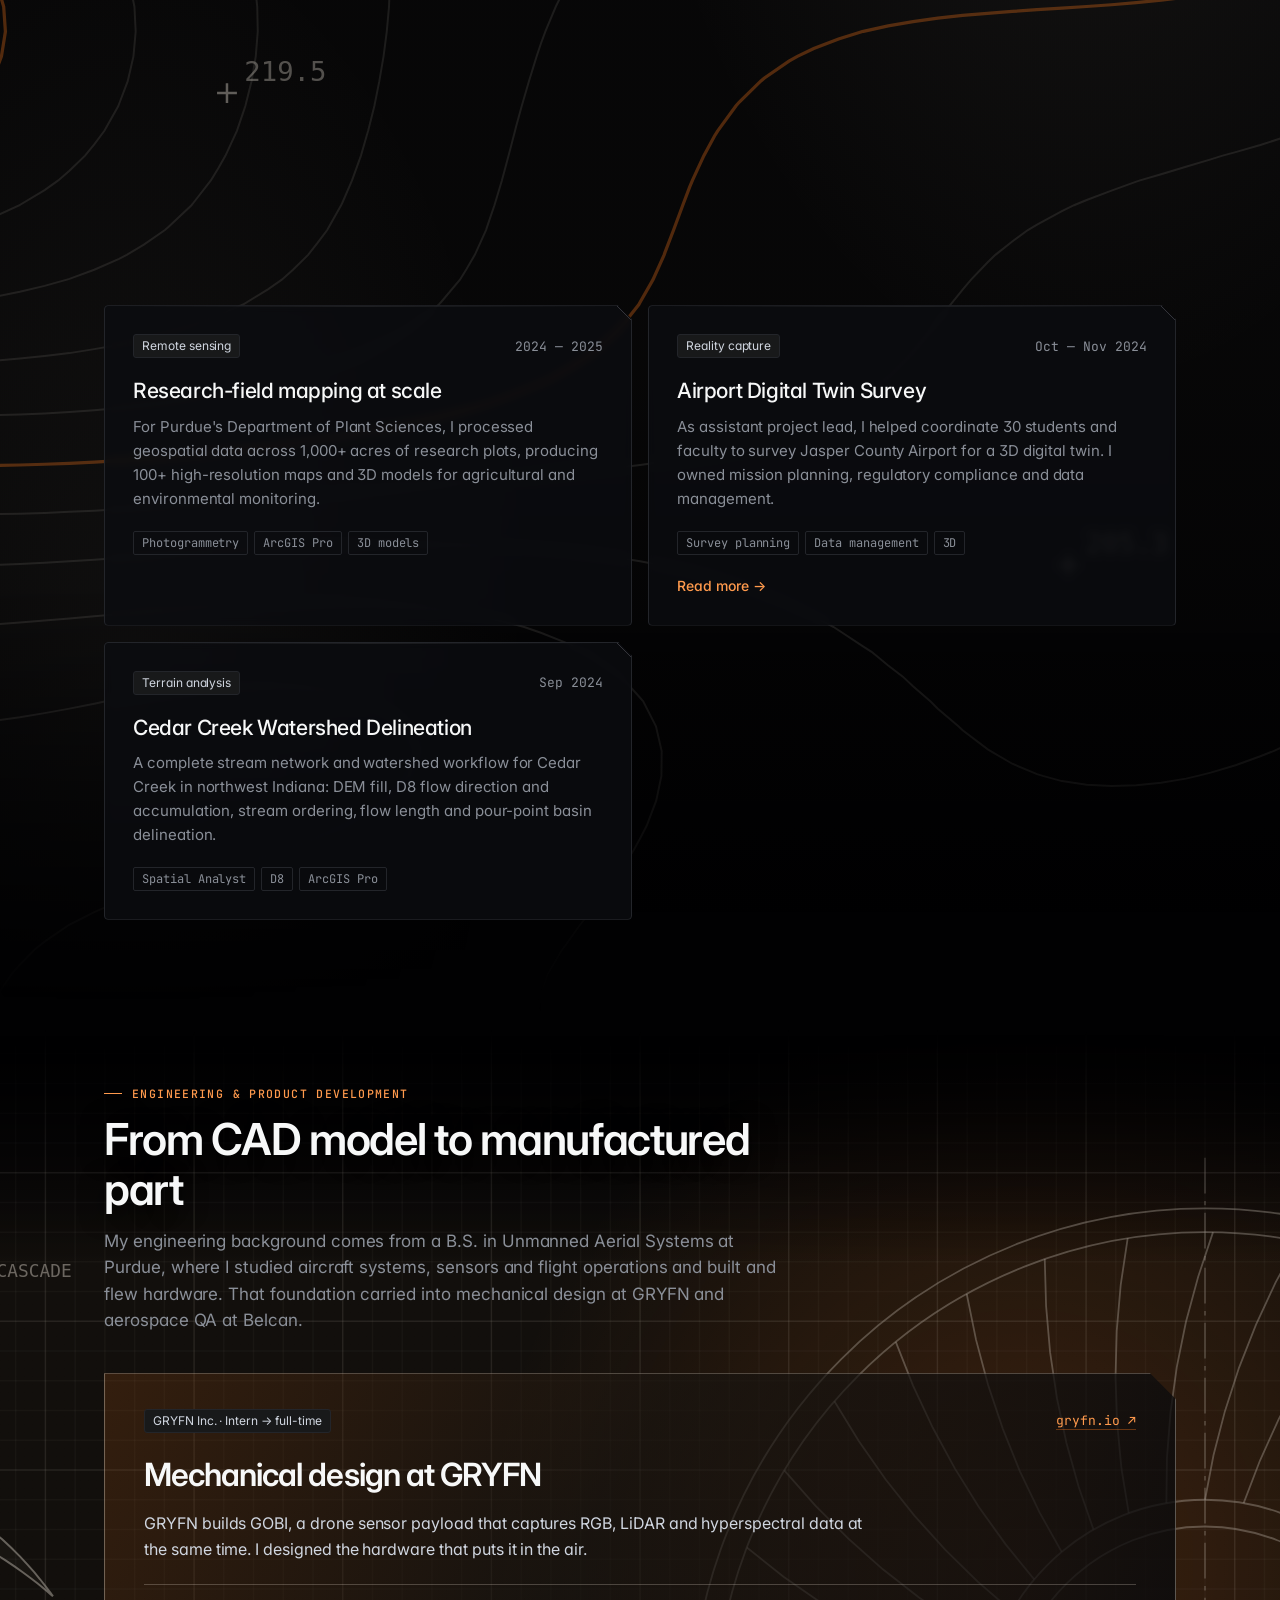
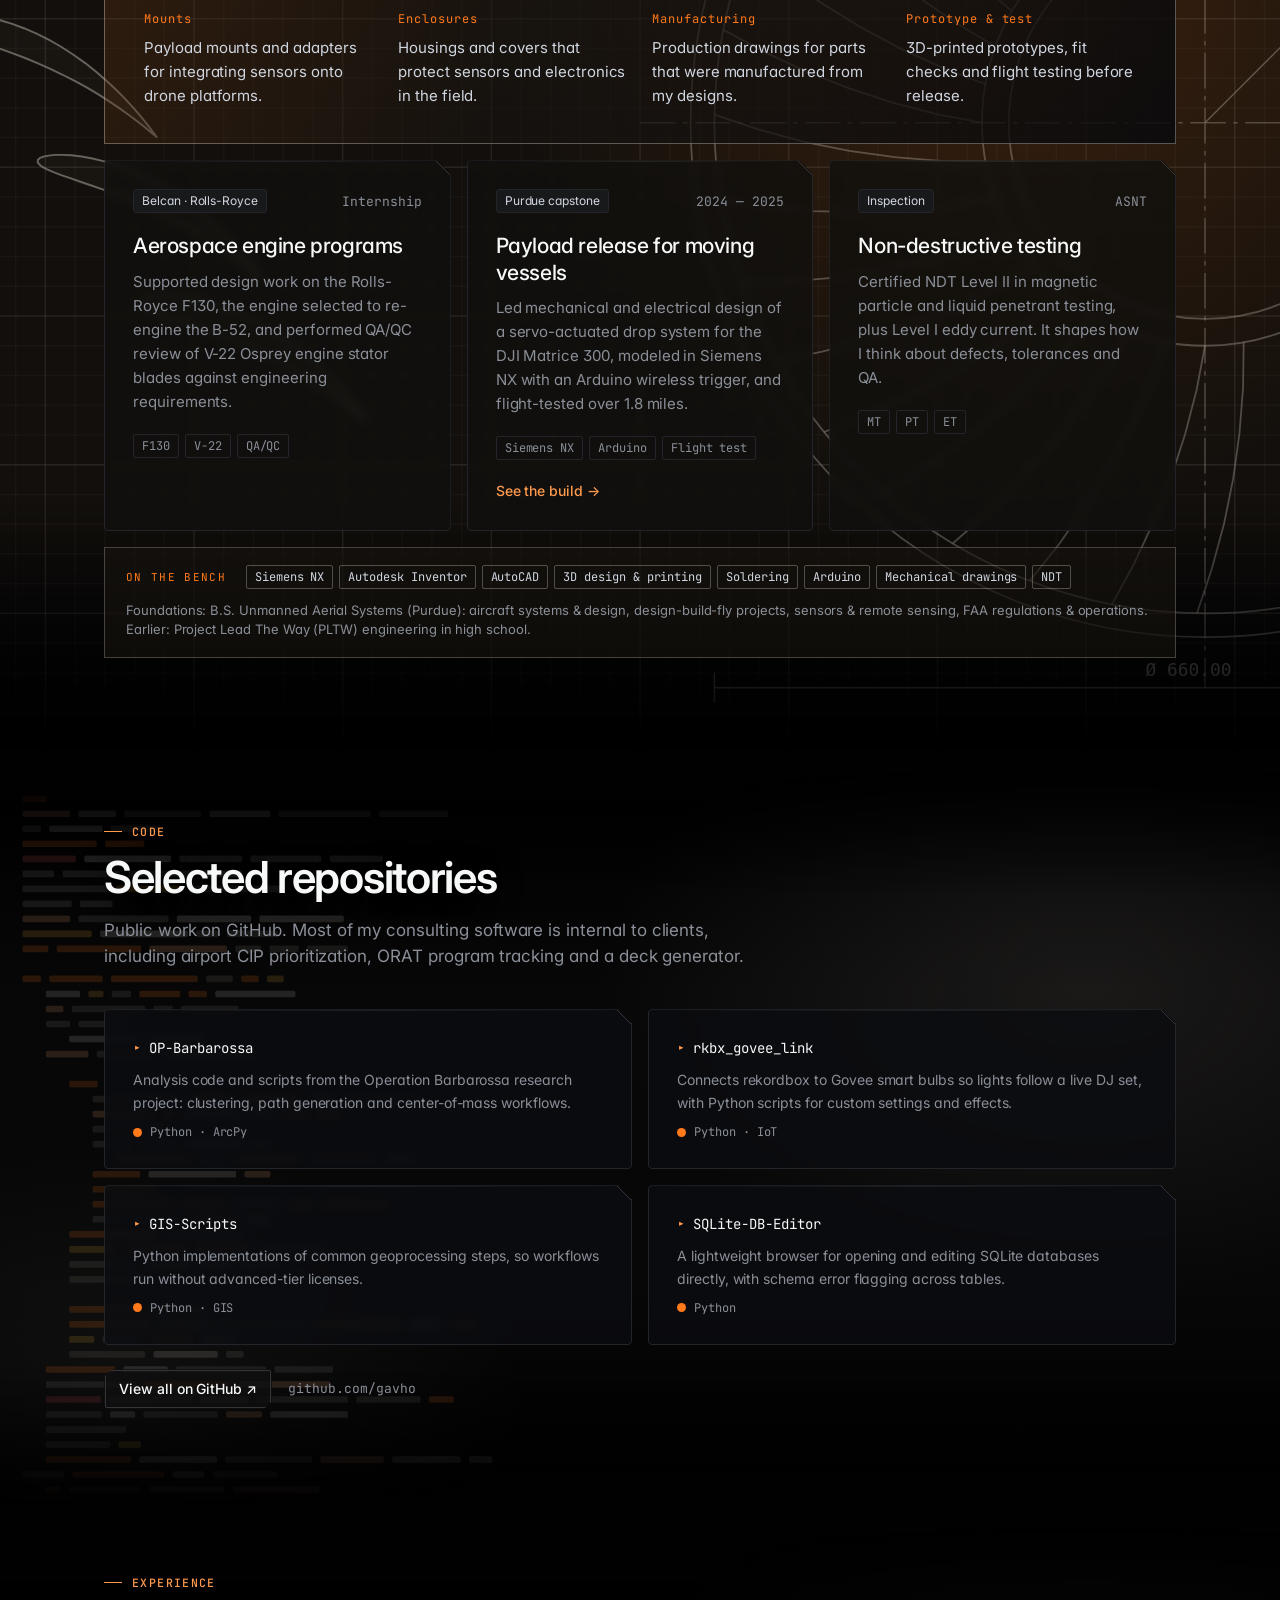
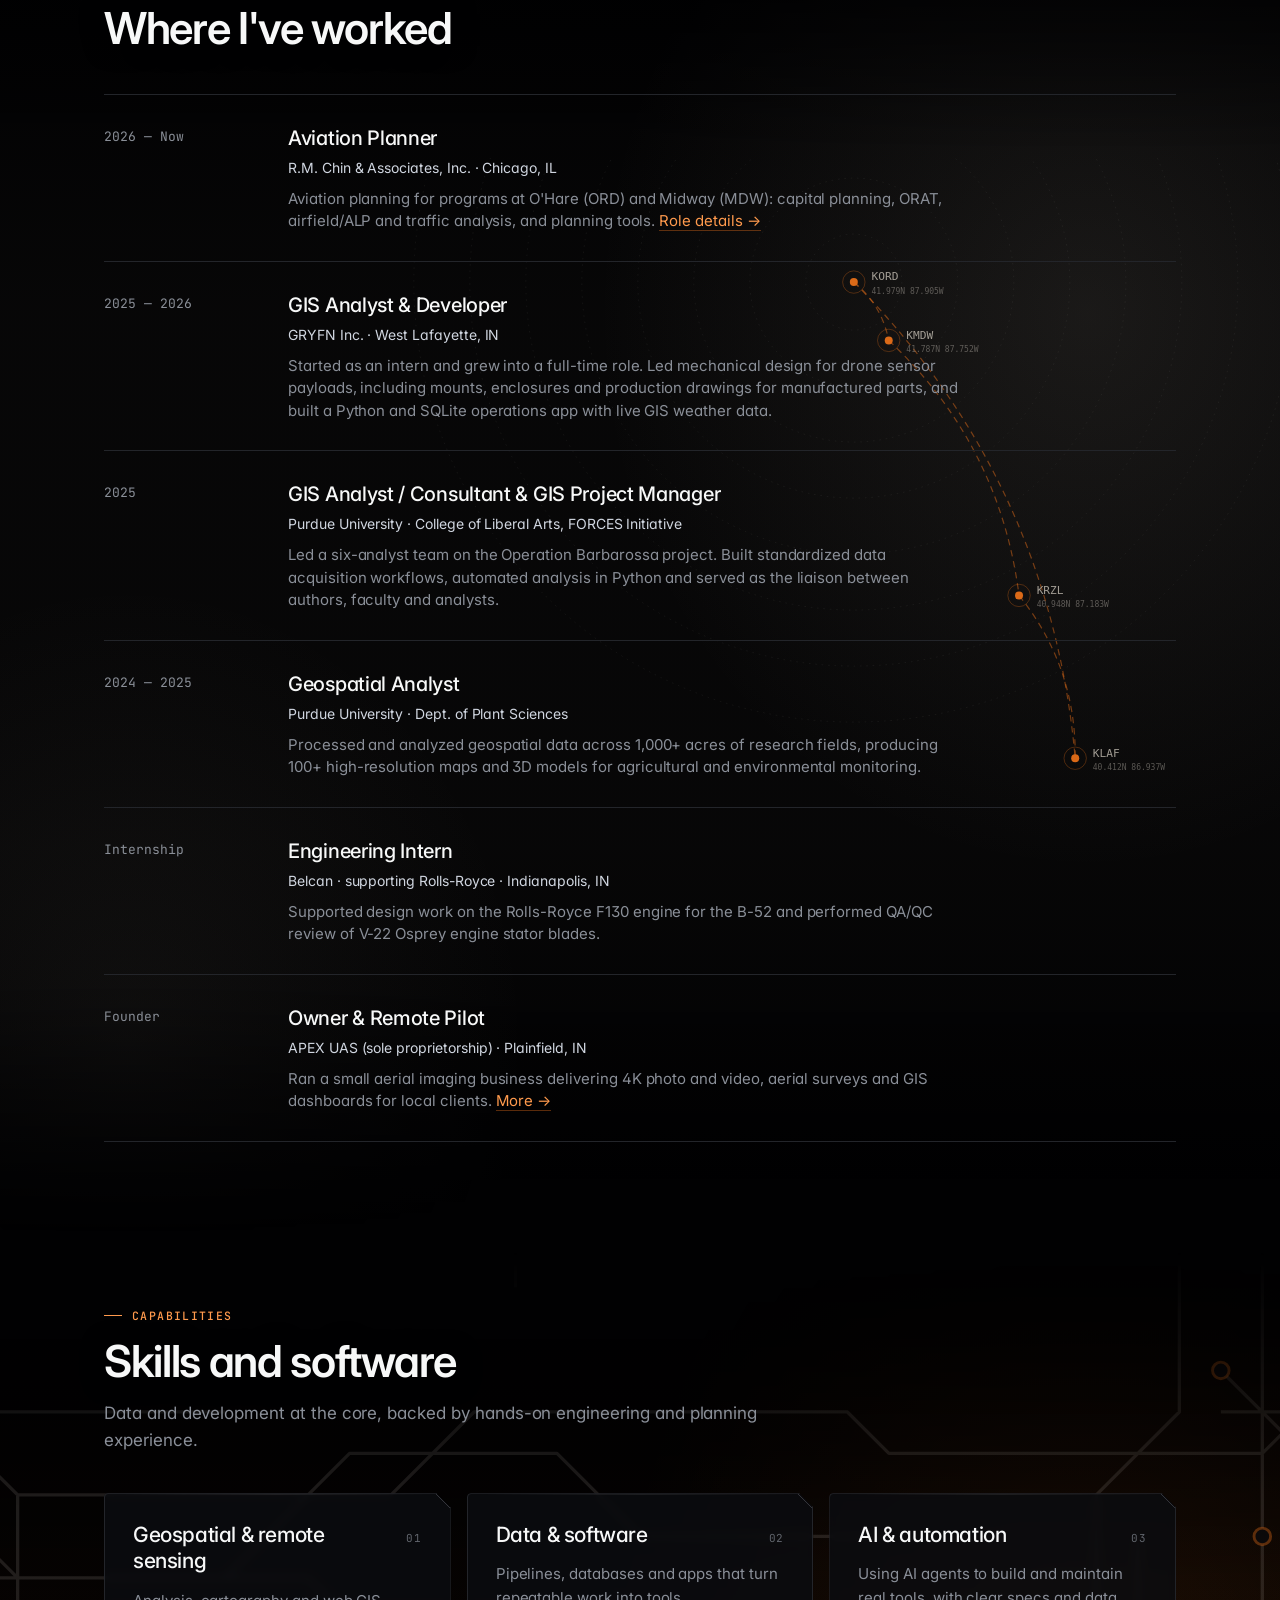
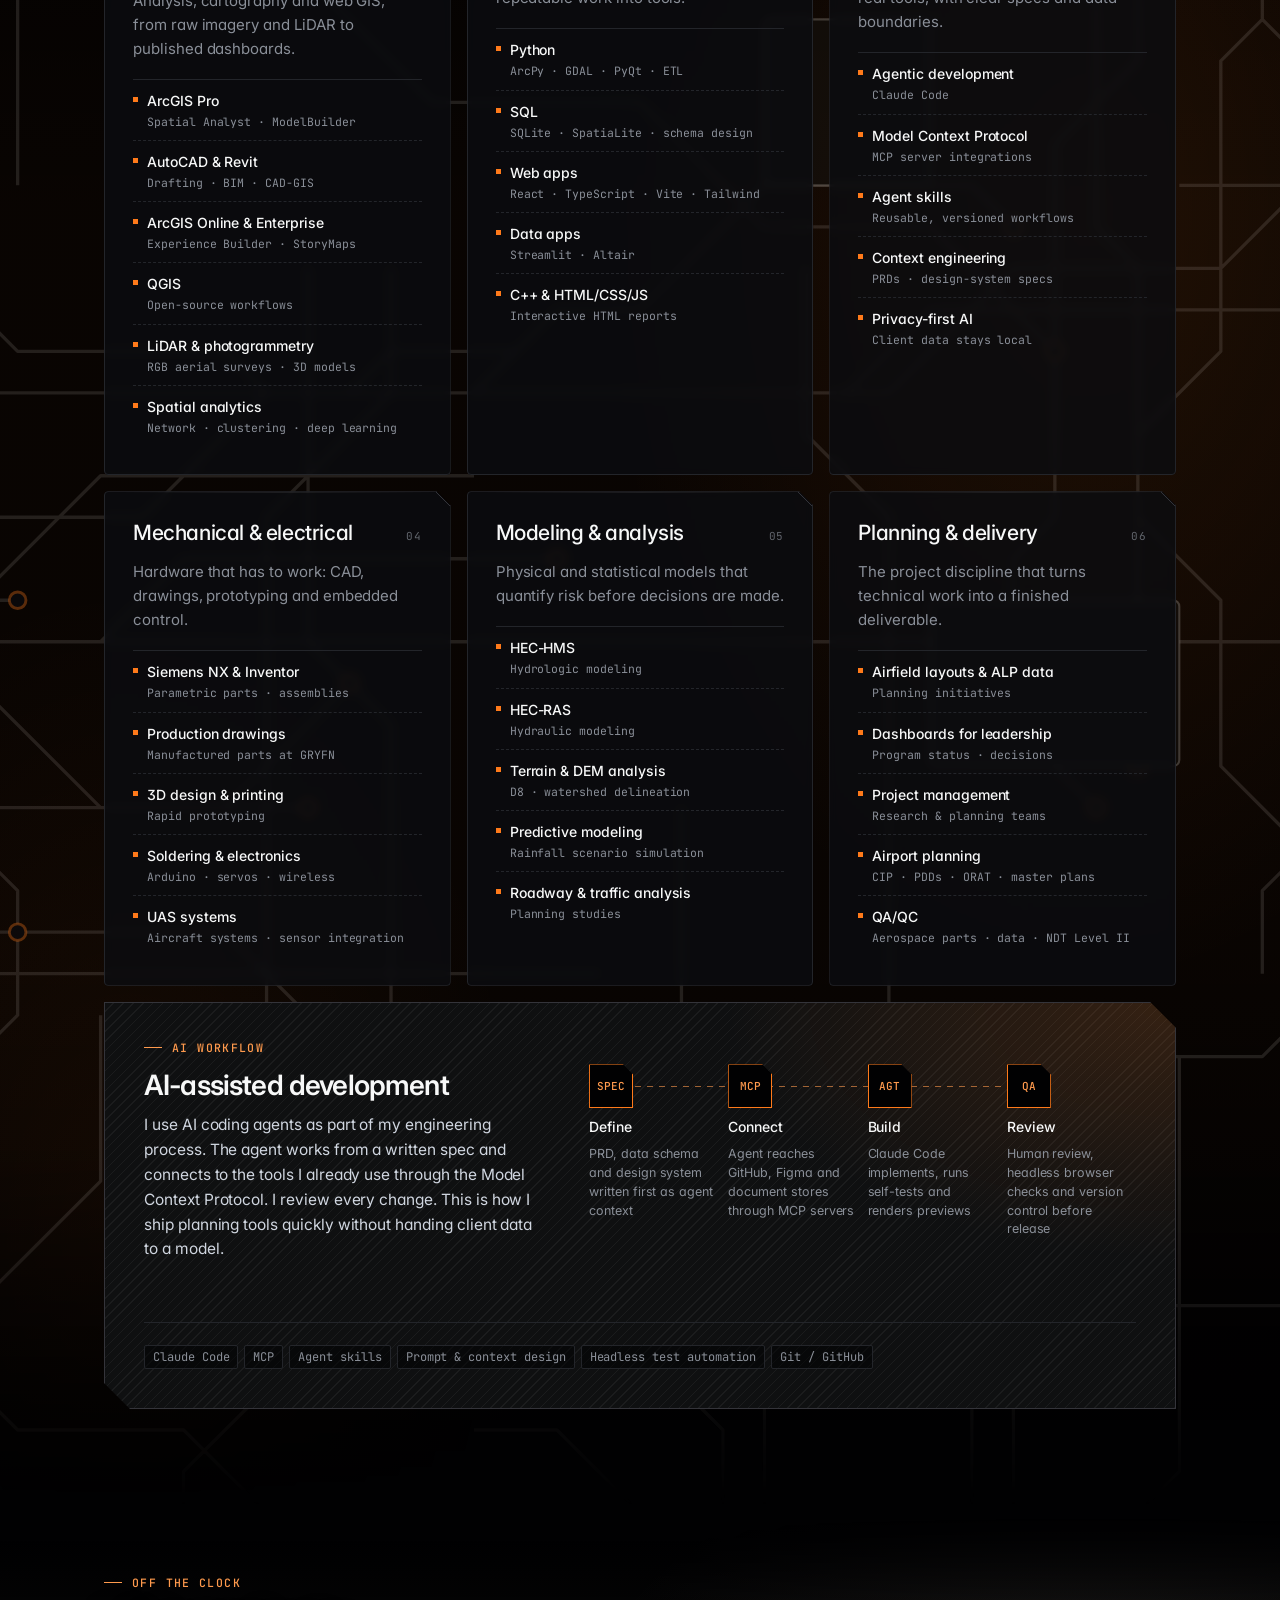
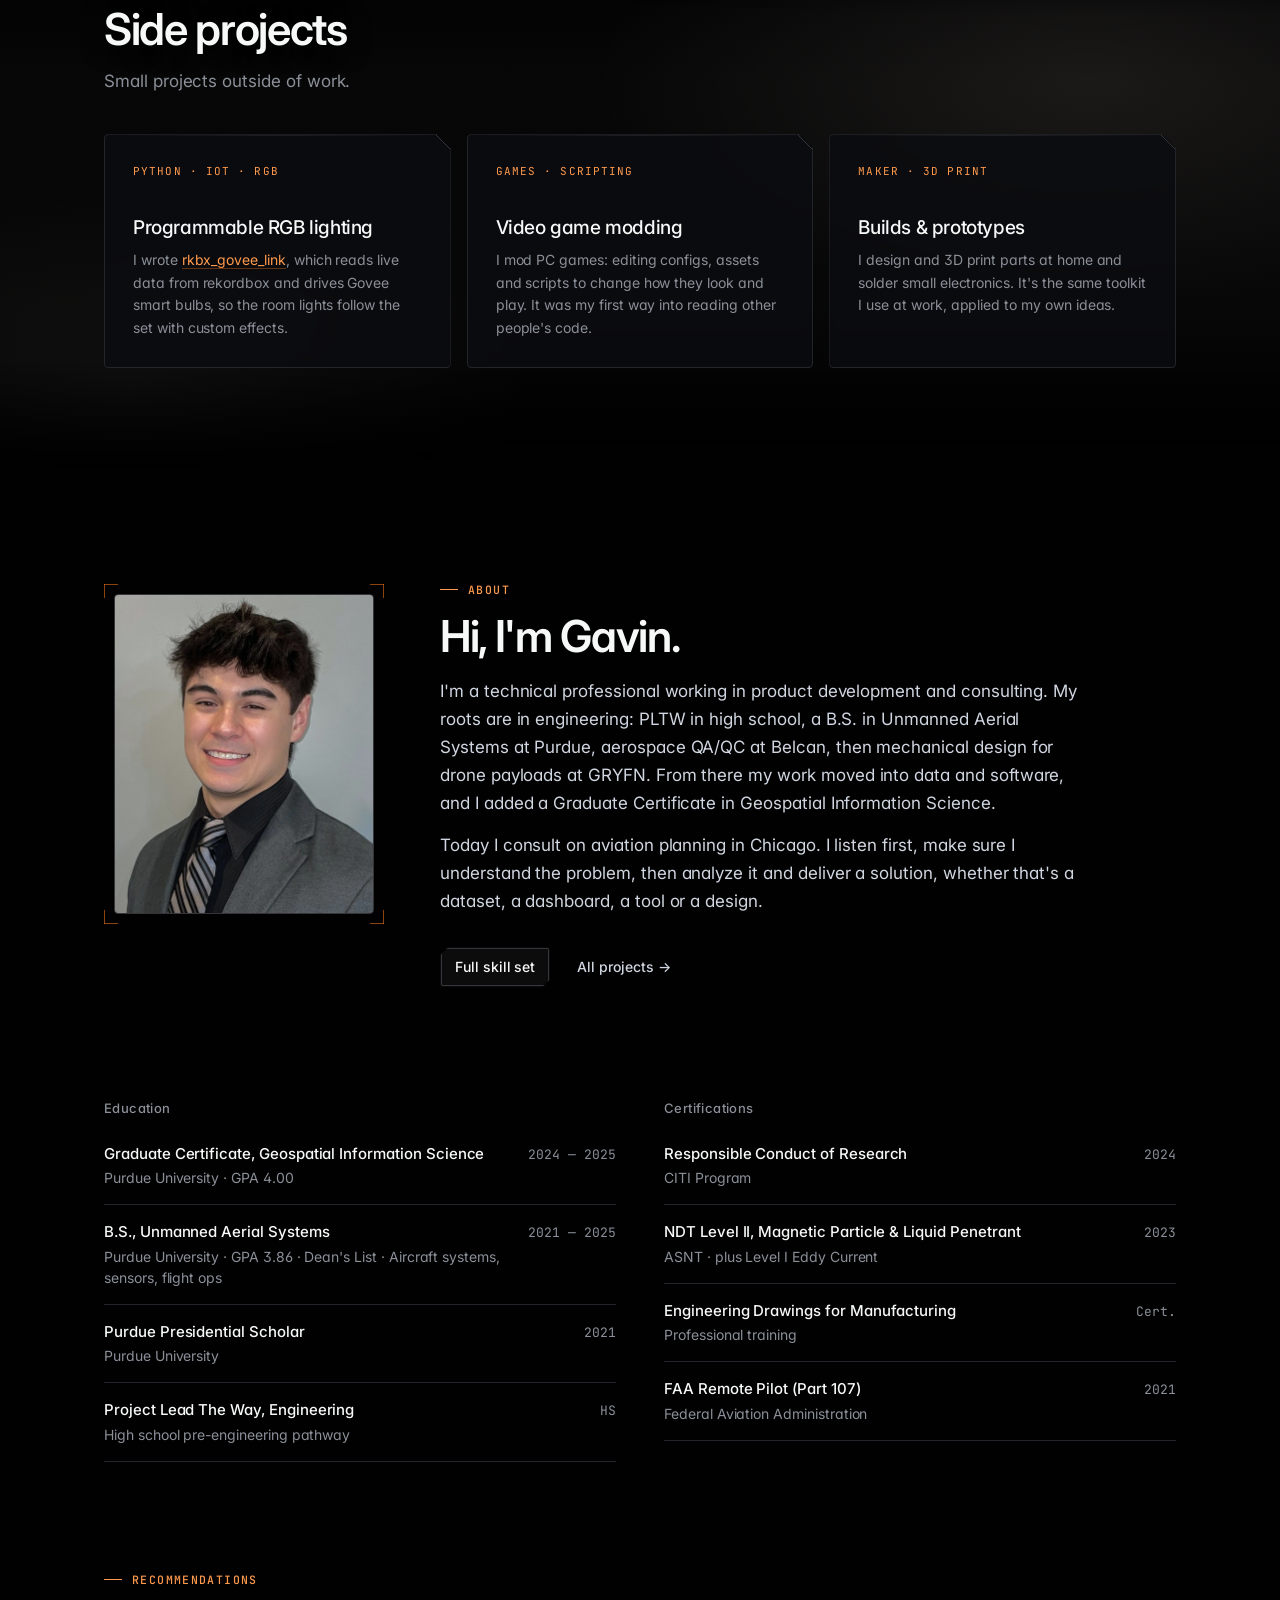
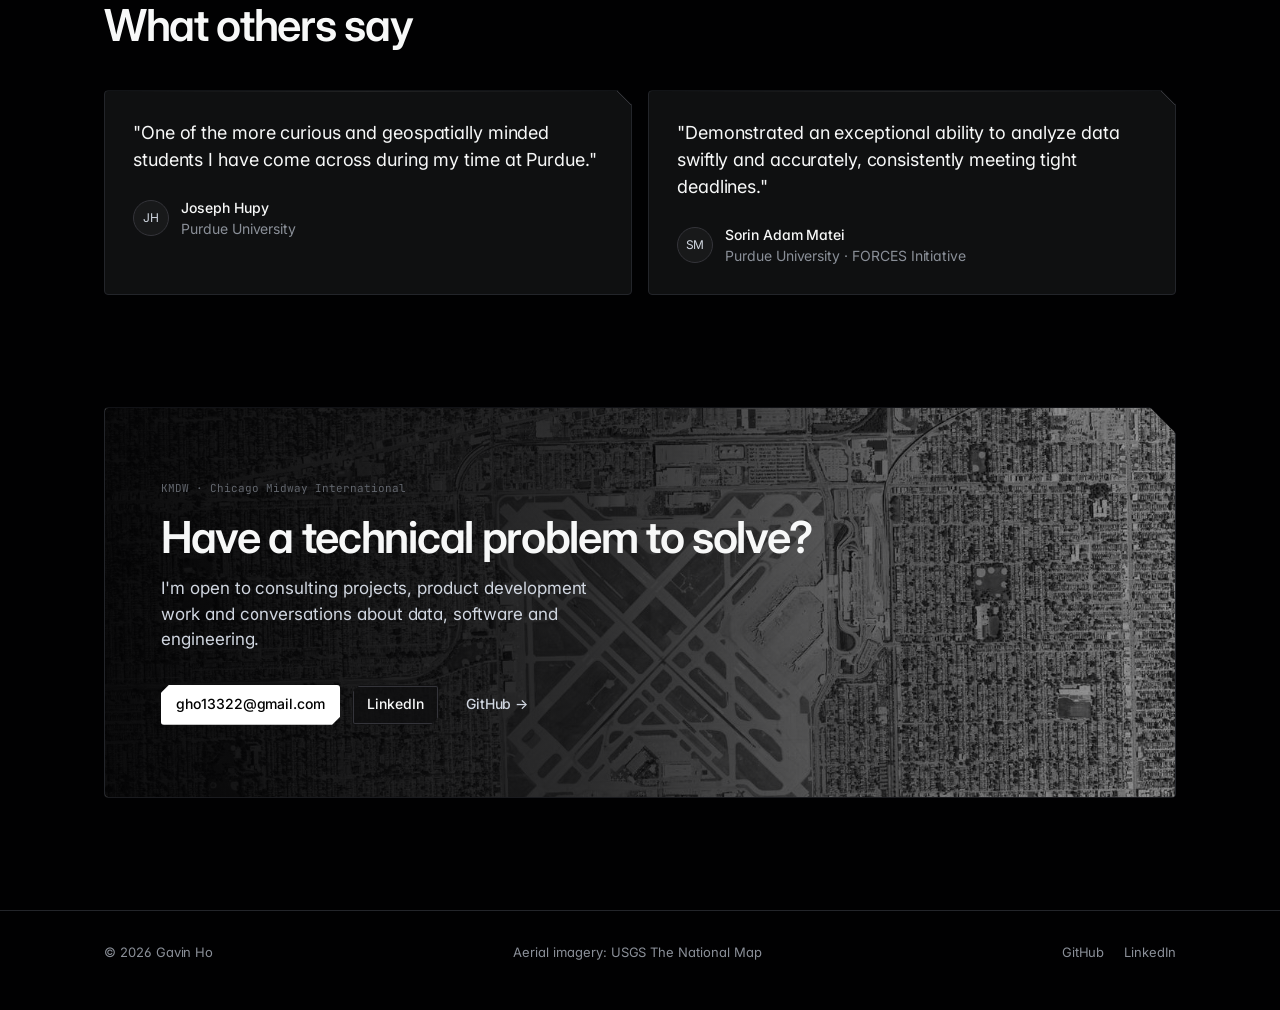
==== commit ee173135: "Refine hero headline messaging Updated the main hero headline to emphasize converting complex data i" ====
--- a/index.html
+++ b/index.html
@@ -46,7 +46,7 @@
       <div class="hero-bg" aria-hidden="true"></div>
       <div class="container hero-inner">
         <p class="status reveal"><i aria-hidden="true"></i>Technical consulting &amp; product development · Chicago, IL</p>
-        <h1 class="reveal">Data, software and engineering for complex infrastructure.</h1>
+        <h1 class="reveal">I turn complex data into decisions teams can act on.</h1>
         <p class="lead reveal">
           I'm an aviation planner and technical consultant. I listen to what a team needs, analyze the problem and
           deliver working solutions, from data pipelines and planning dashboards to mechanical designs.
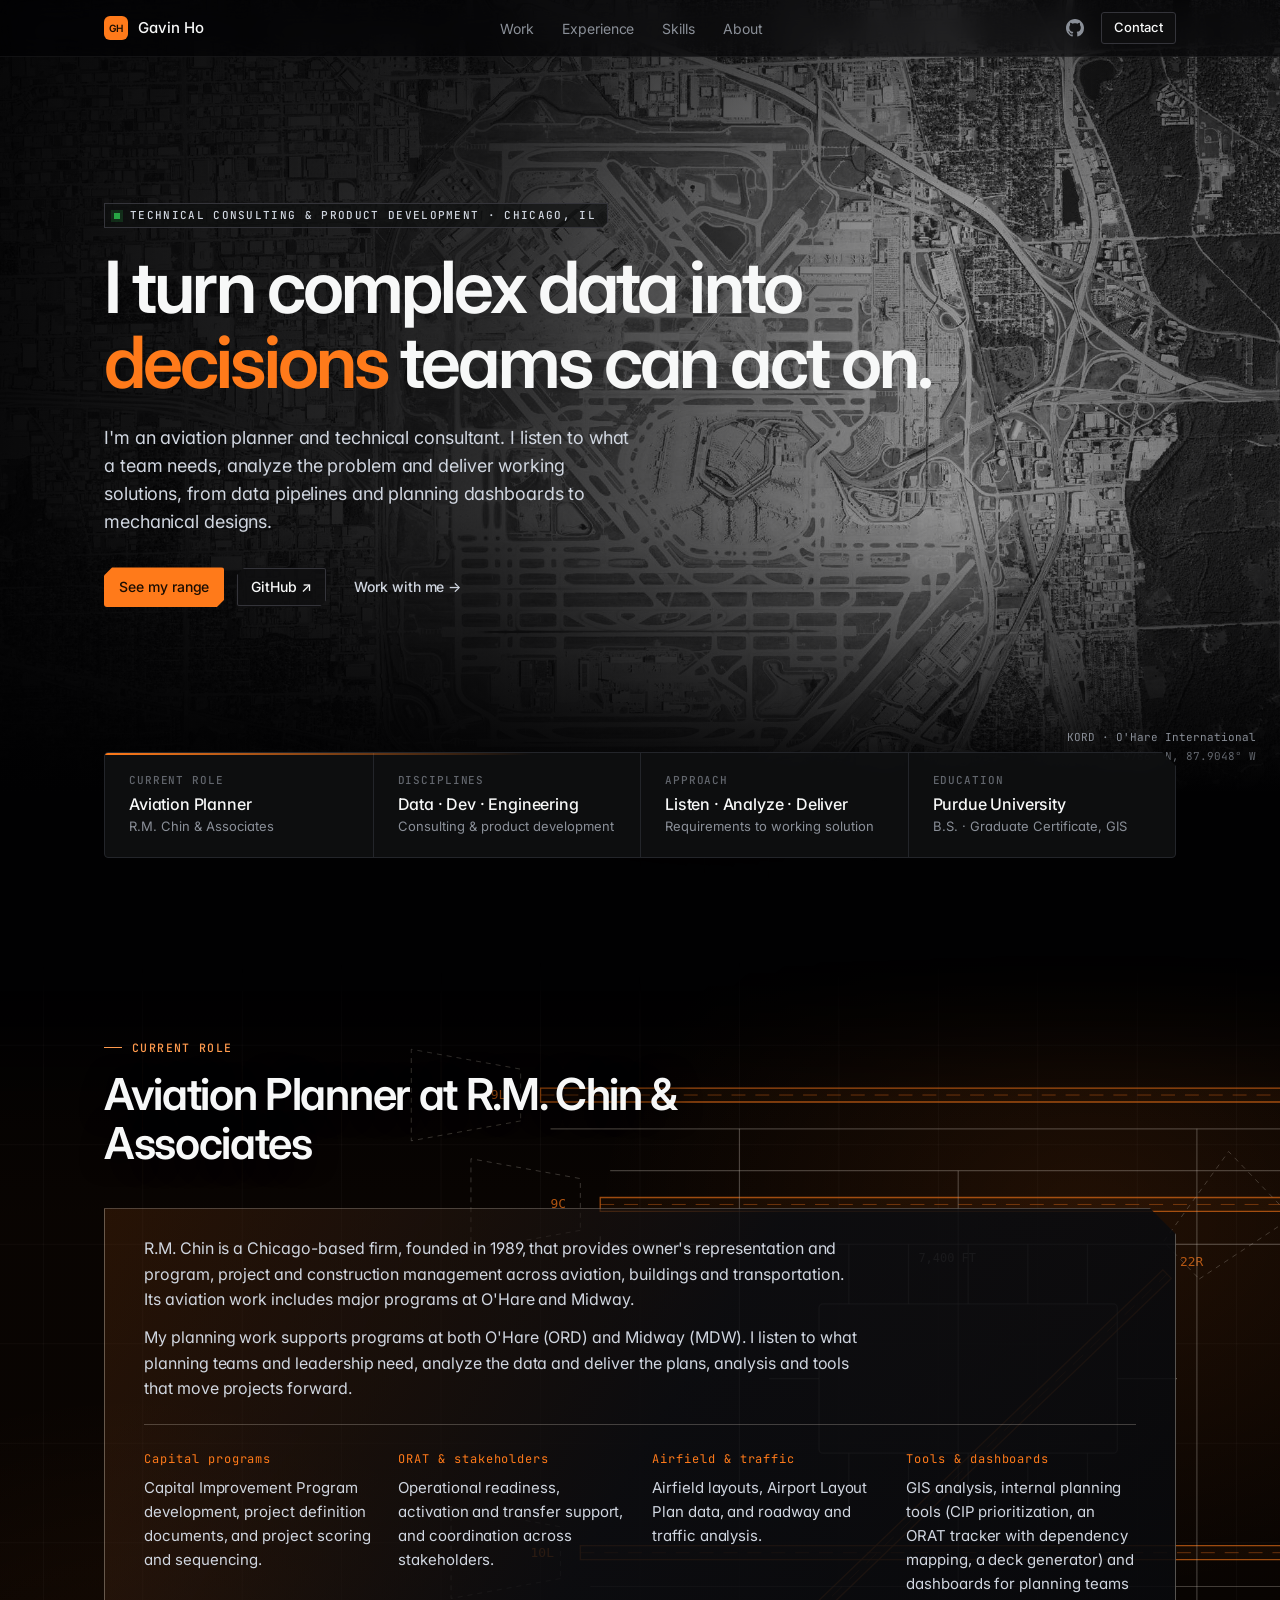
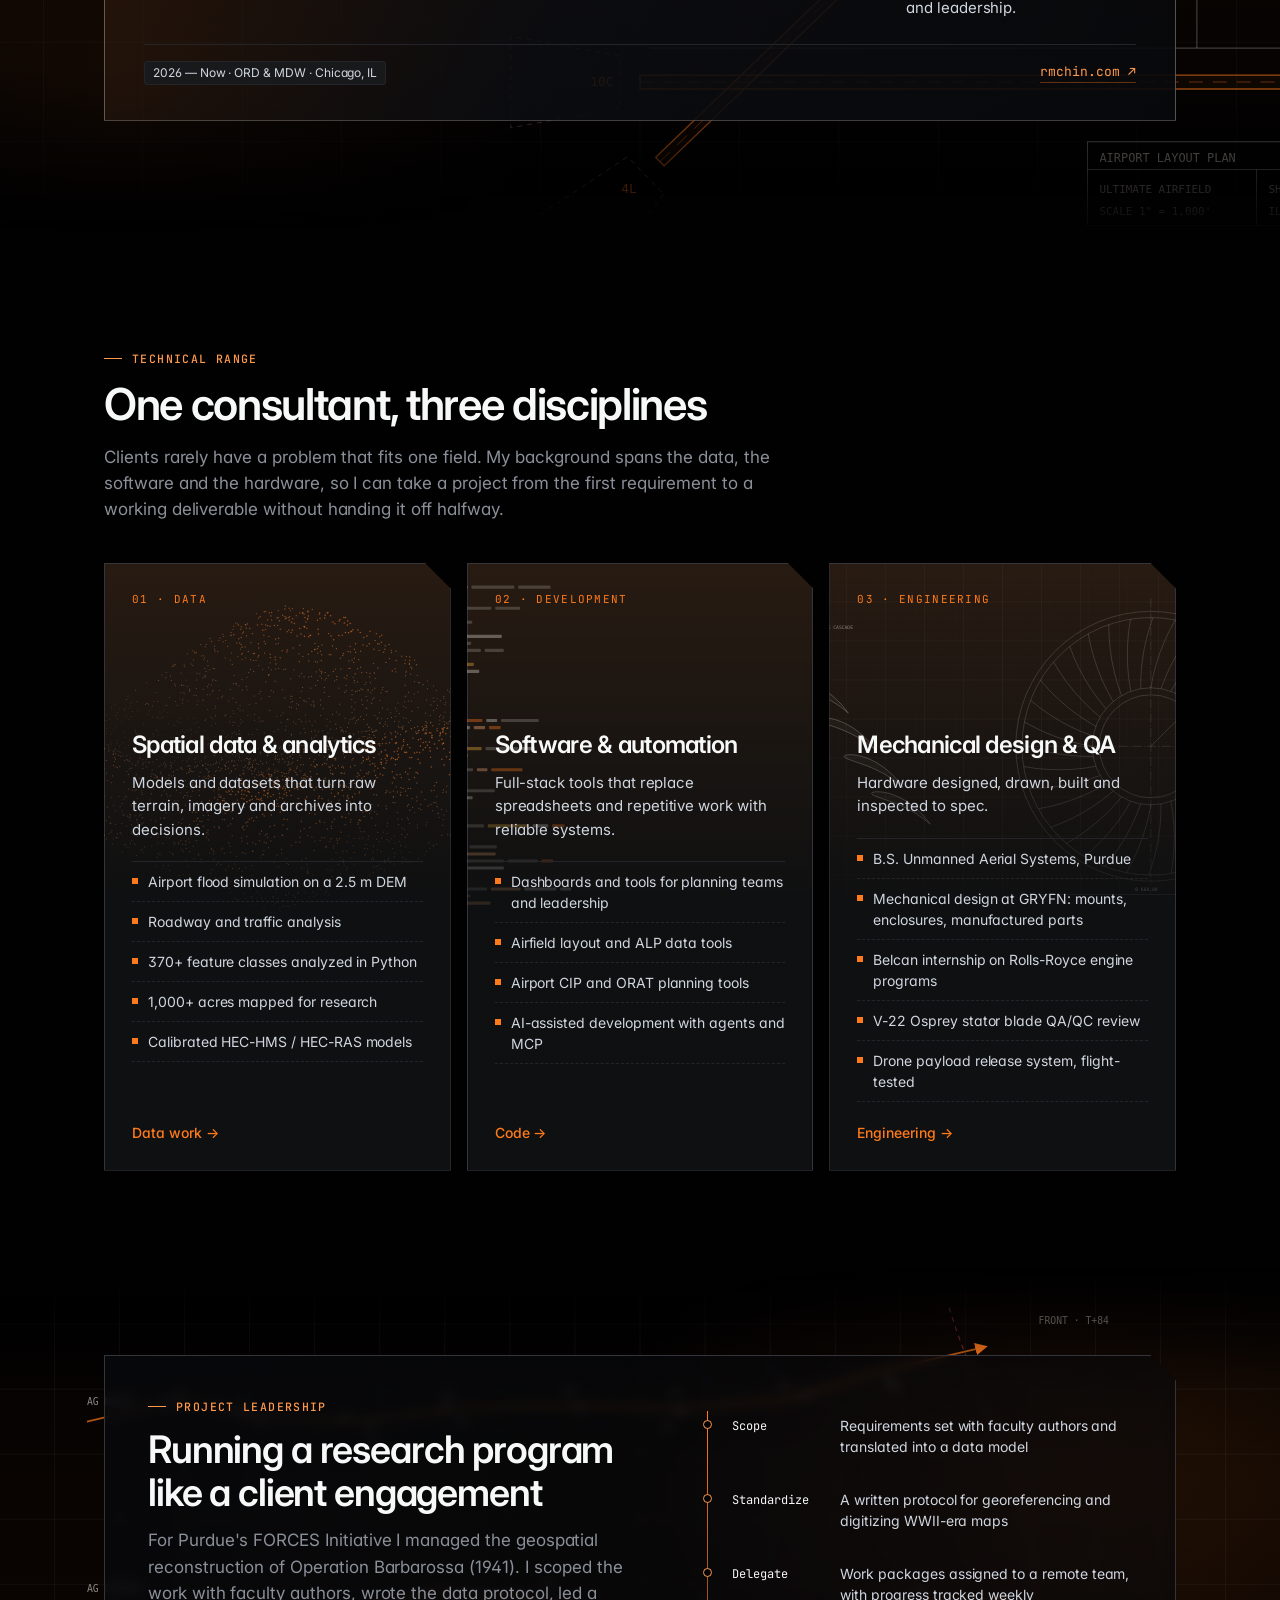
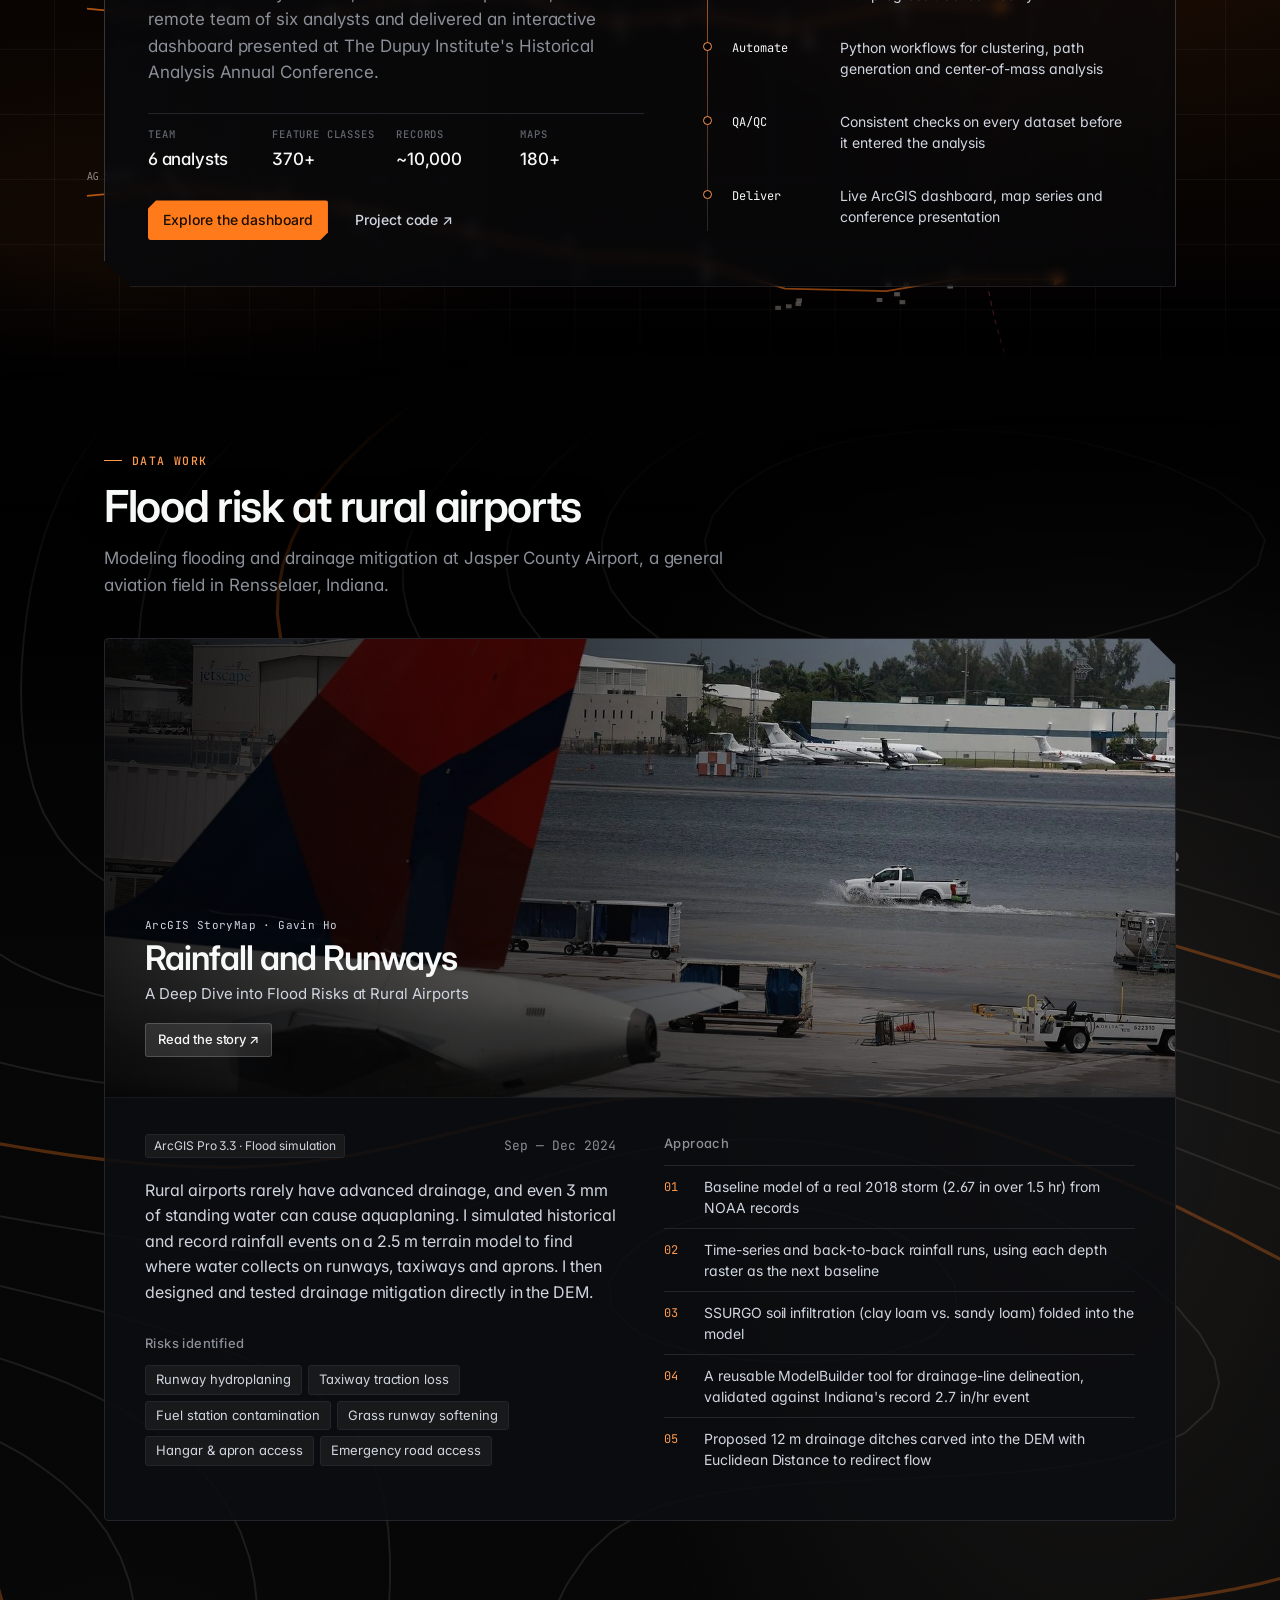
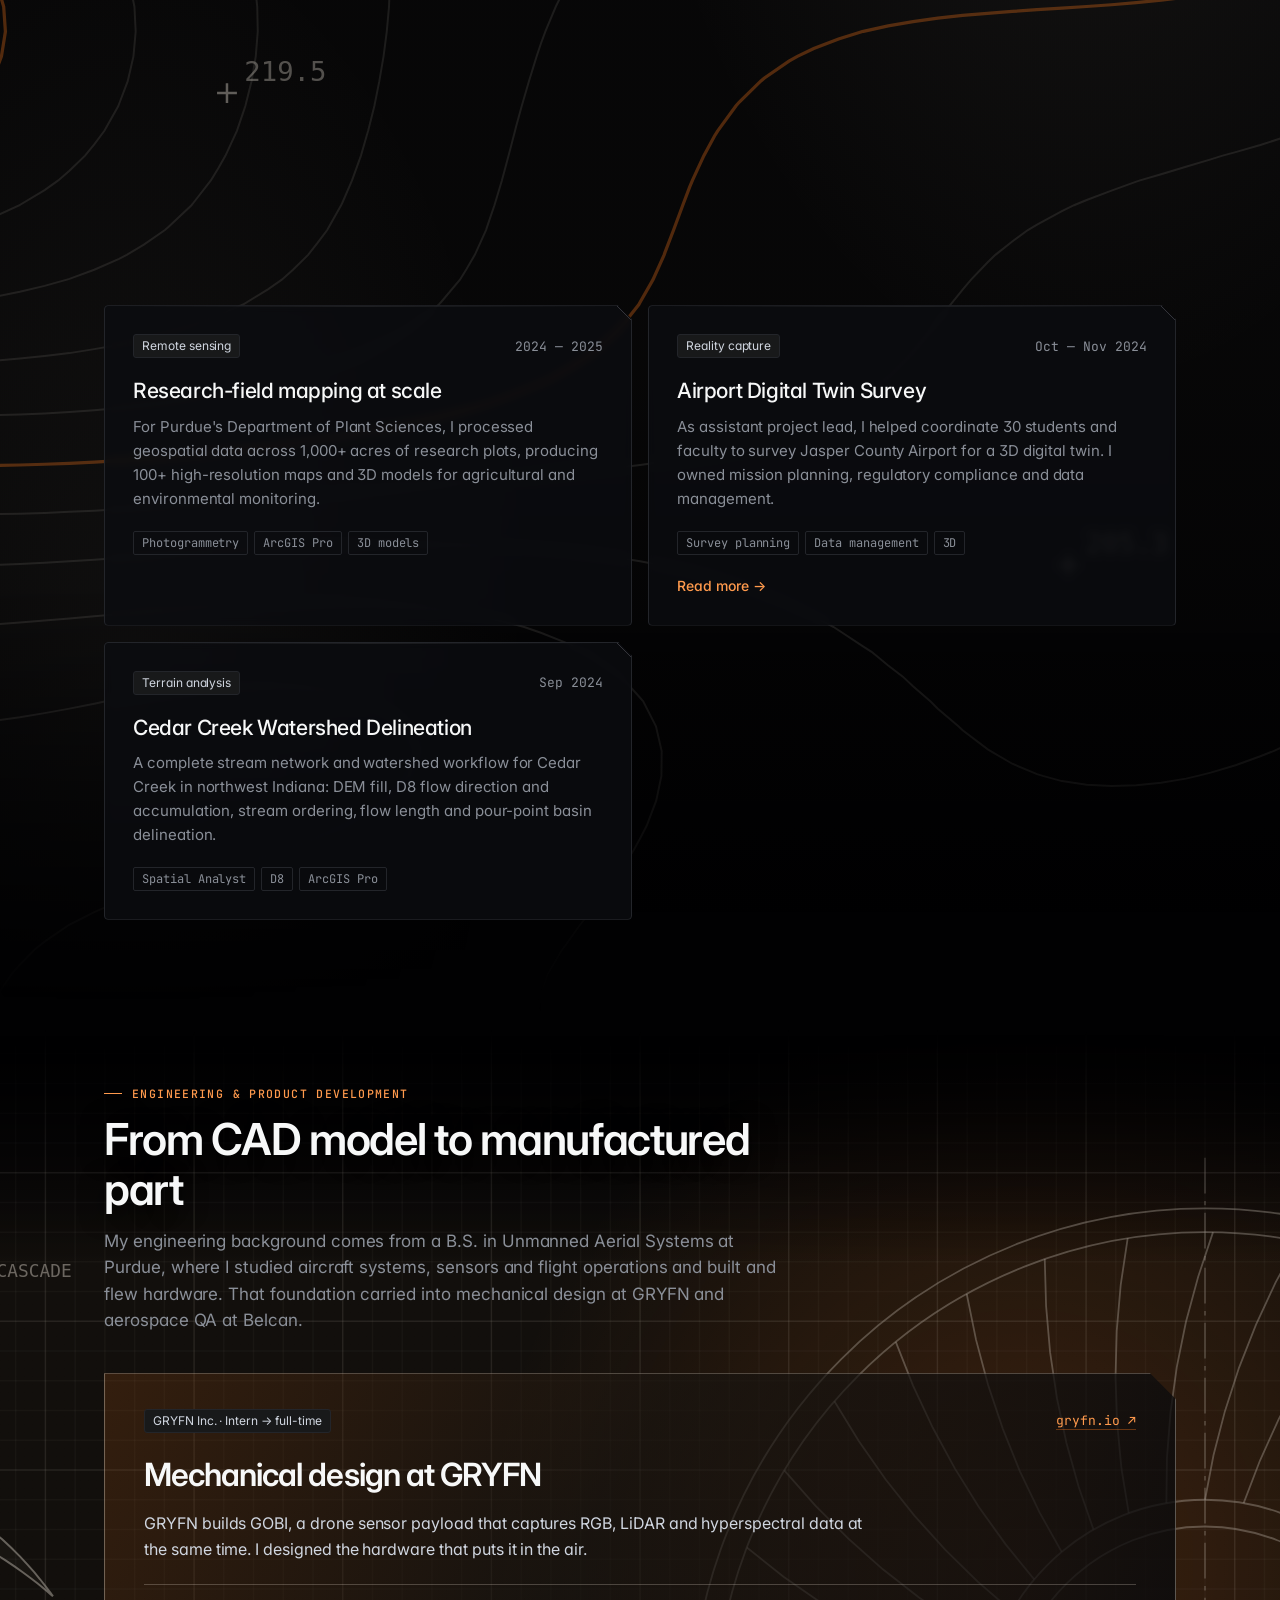
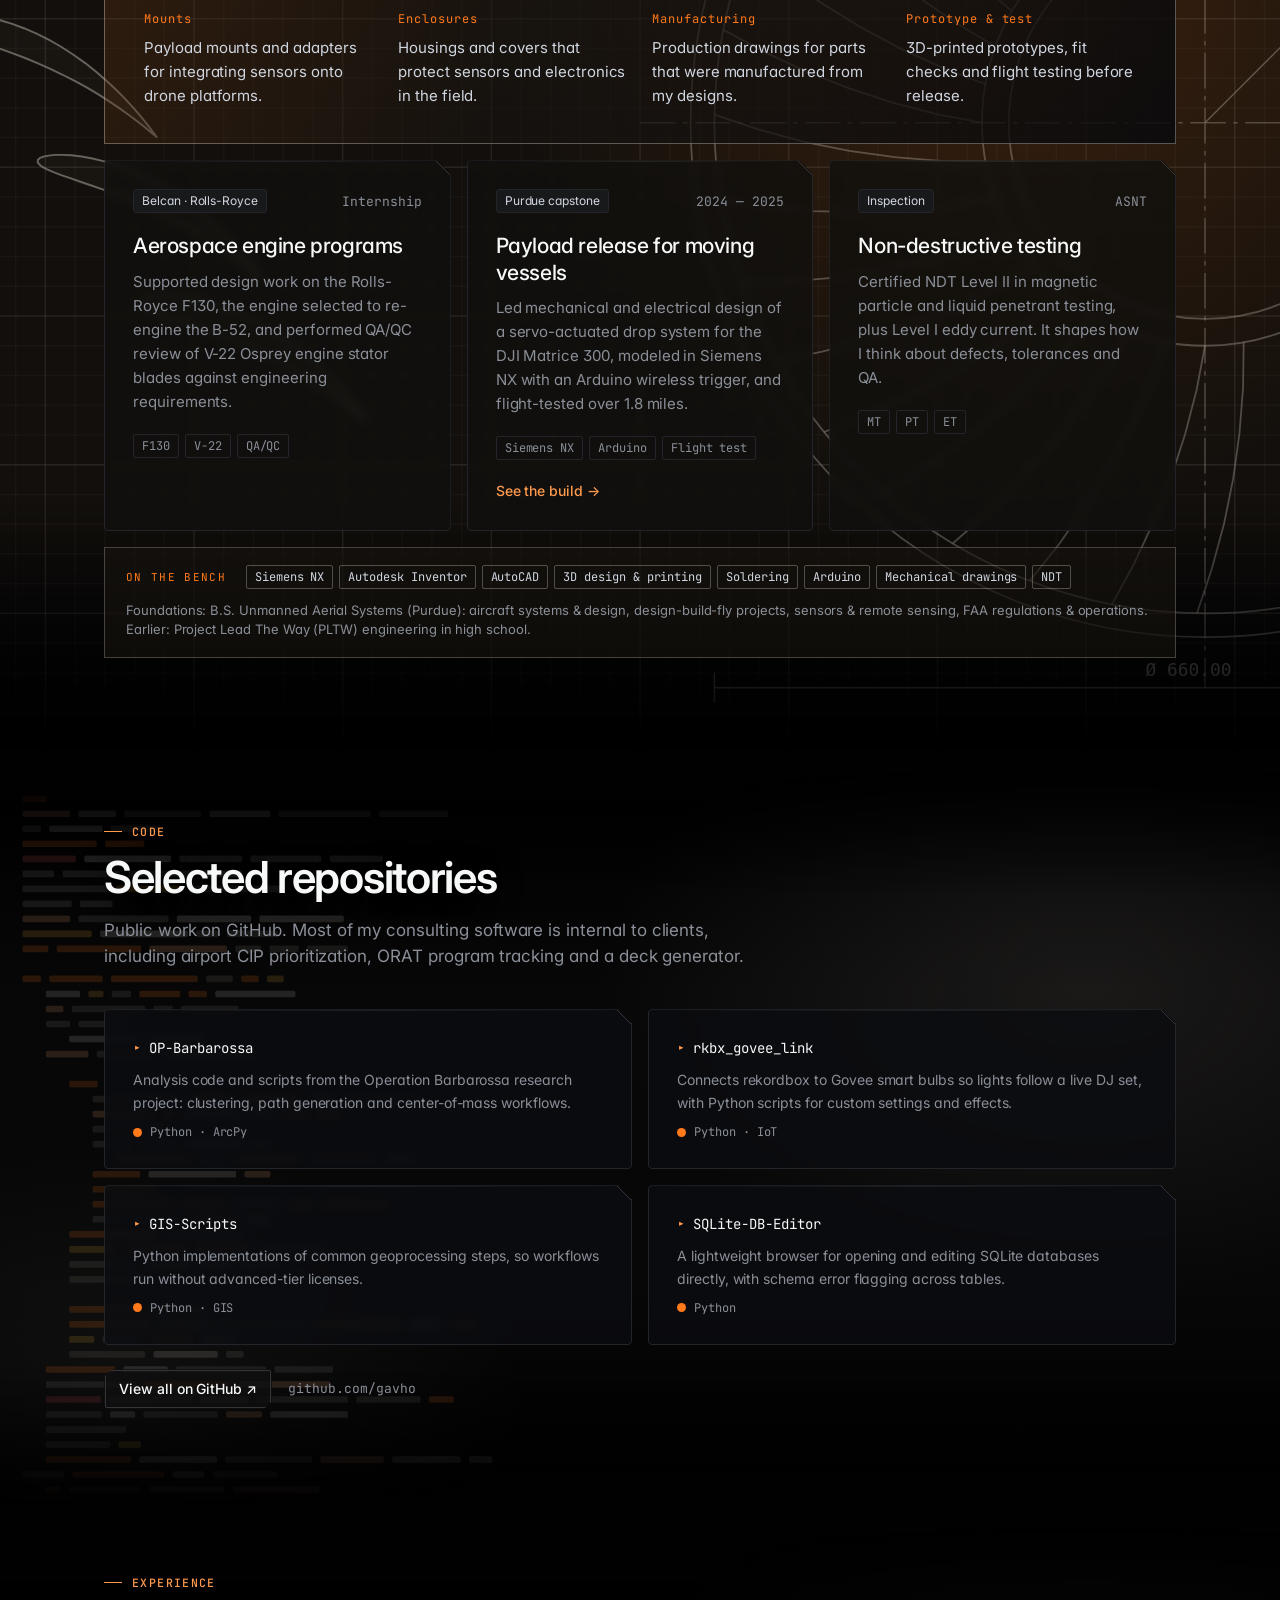
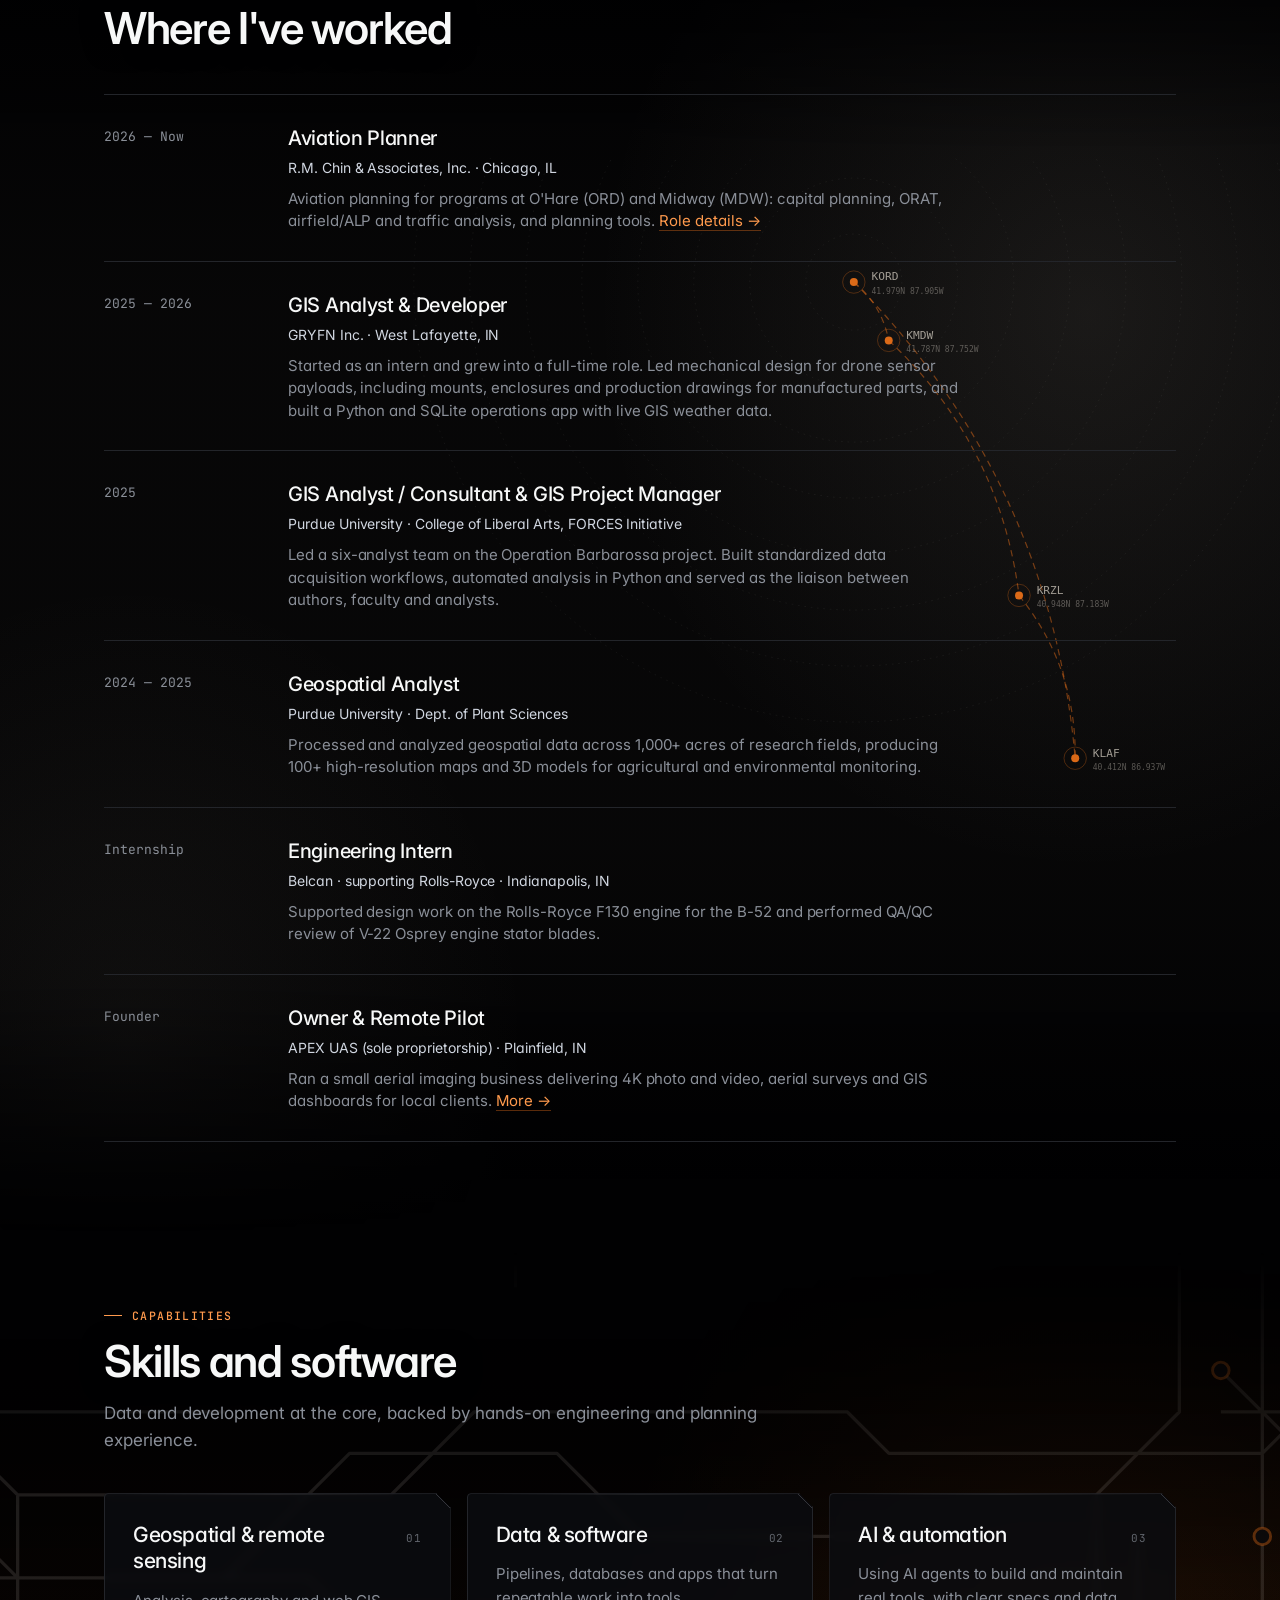
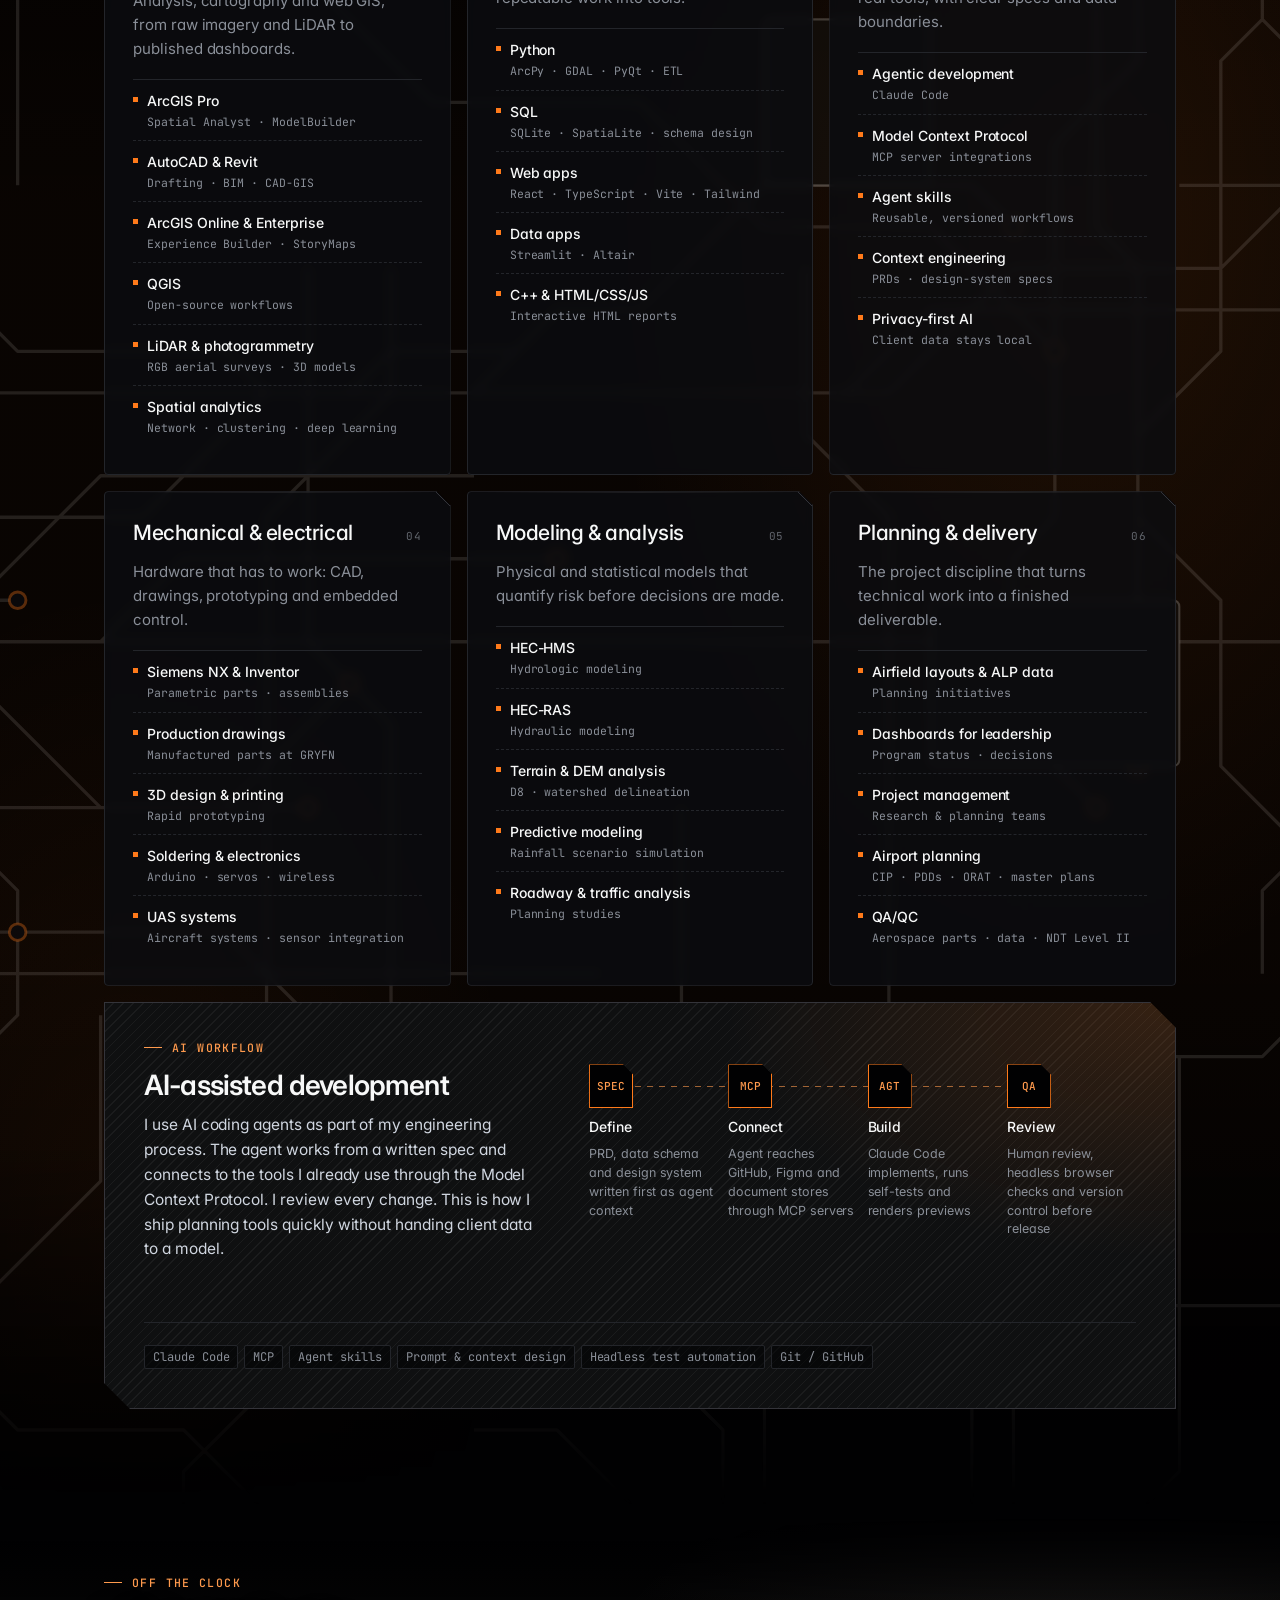
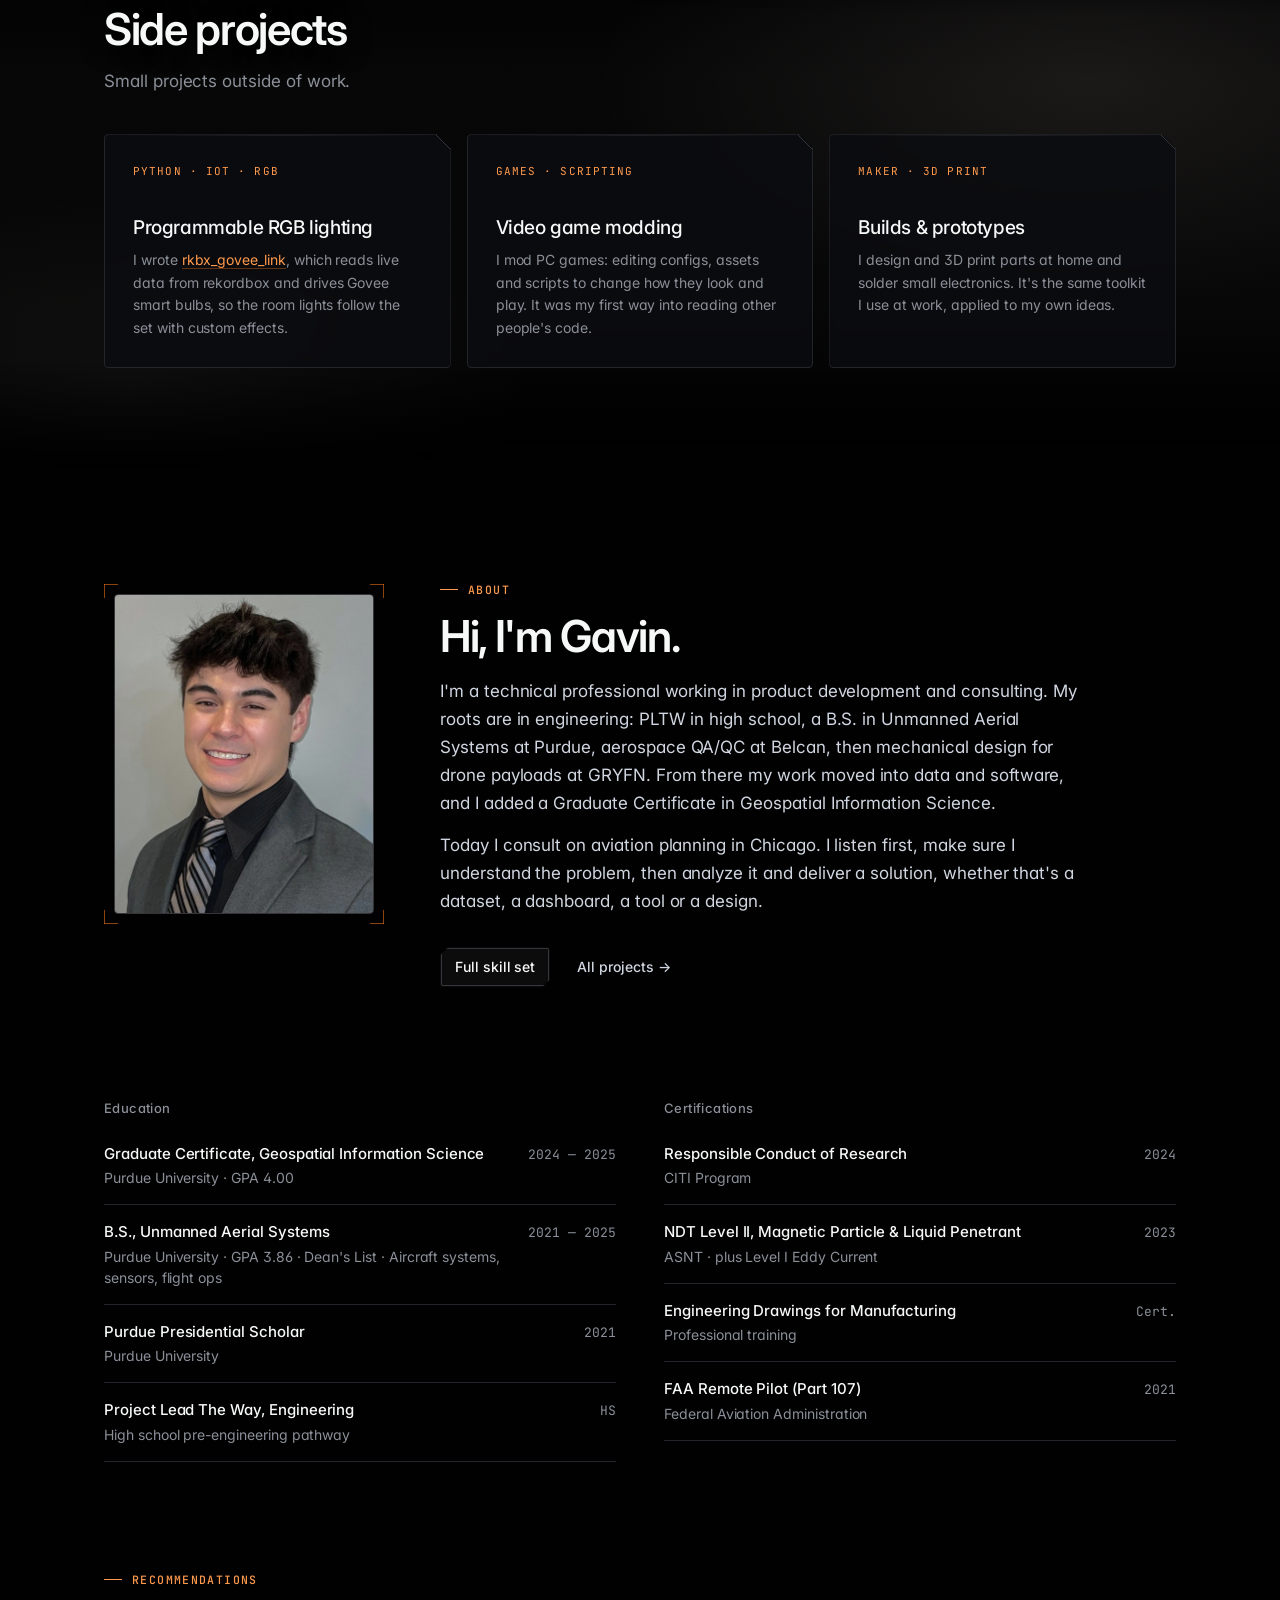
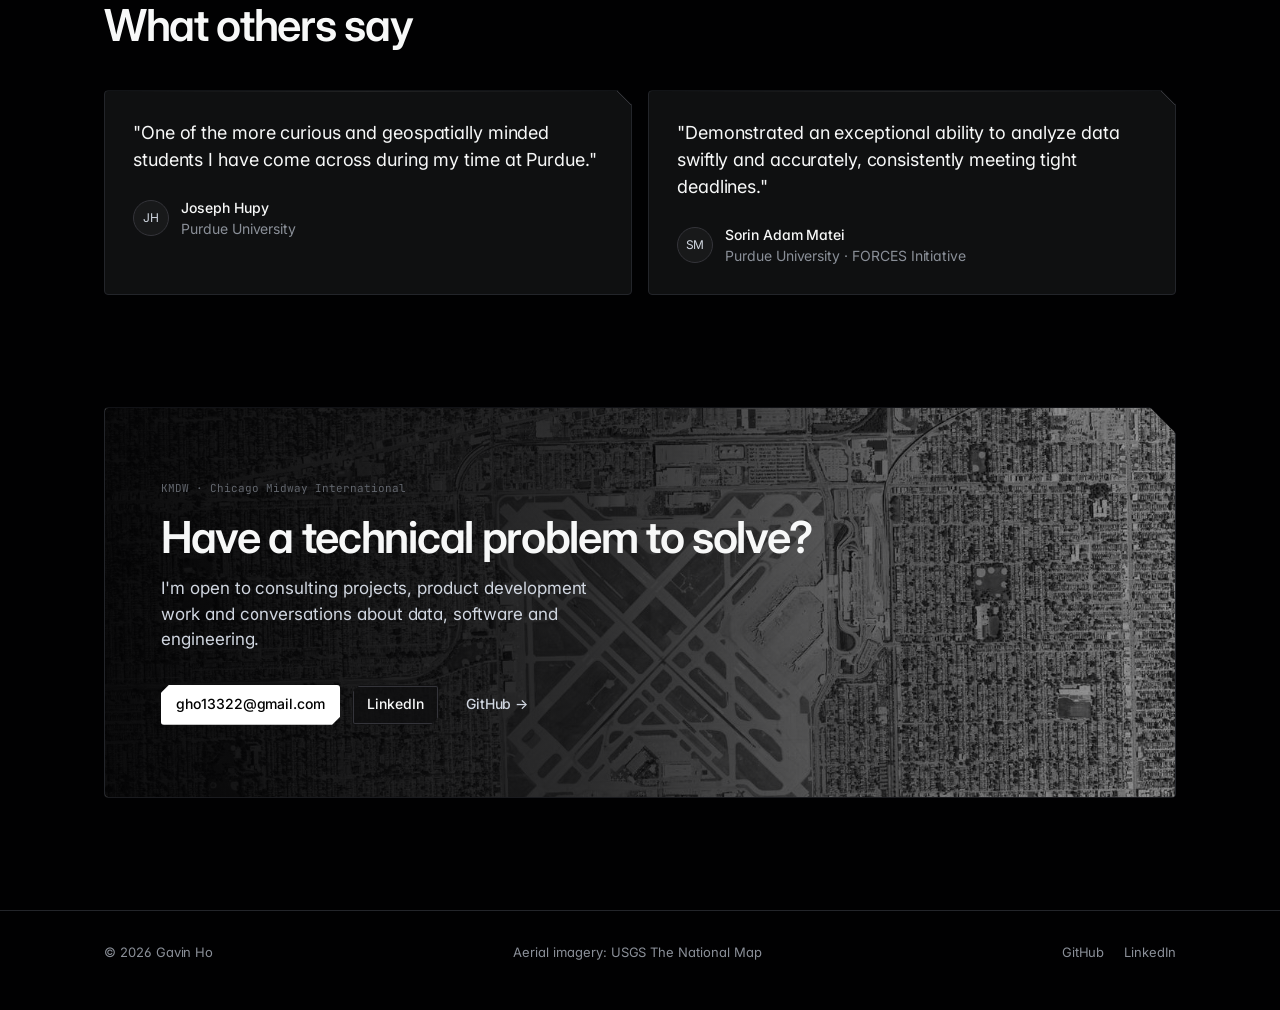
==== commit 1eb0b965: "Highlight hero headline emphasis Updated the homepage hero headline to emphasize the word "decisions" ====
--- a/index.html
+++ b/index.html
@@ -14,7 +14,7 @@
   <link rel="preconnect" href="https://fonts.gstatic.com" crossorigin>
   <link href="https://fonts.googleapis.com/css2?family=Inter:wght@400;500;600&family=JetBrains+Mono:wght@400;500&display=swap" rel="stylesheet">
   <link rel="preload" as="image" href="assets/img/ord-aerial.jpg">
-  <link rel="stylesheet" href="styles.css?v=11">
+  <link rel="stylesheet" href="styles.css?v=12">
 </head>
 <body>
 
@@ -46,7 +46,7 @@
       <div class="hero-bg" aria-hidden="true"></div>
       <div class="container hero-inner">
         <p class="status reveal"><i aria-hidden="true"></i>Technical consulting &amp; product development · Chicago, IL</p>
-        <h1 class="reveal">I turn complex data into decisions teams can act on.</h1>
+        <h1 class="reveal">I turn complex data into <em class="accent">decisions</em> teams can act on.</h1>
         <p class="lead reveal">
           I'm an aviation planner and technical consultant. I listen to what a team needs, analyze the problem and
           deliver working solutions, from data pipelines and planning dashboards to mechanical designs.
--- a/styles.css
+++ b/styles.css
@@ -120,6 +120,7 @@
   letter-spacing: -0.04em;
   max-width: 20ch;
 }
+.hero h1 .accent { color: var(--primary); font-style: normal; }
 .lead {
   margin-top: 24px; max-width: 540px;
   font-size: 18px; line-height: 1.55; letter-spacing: -0.1px;
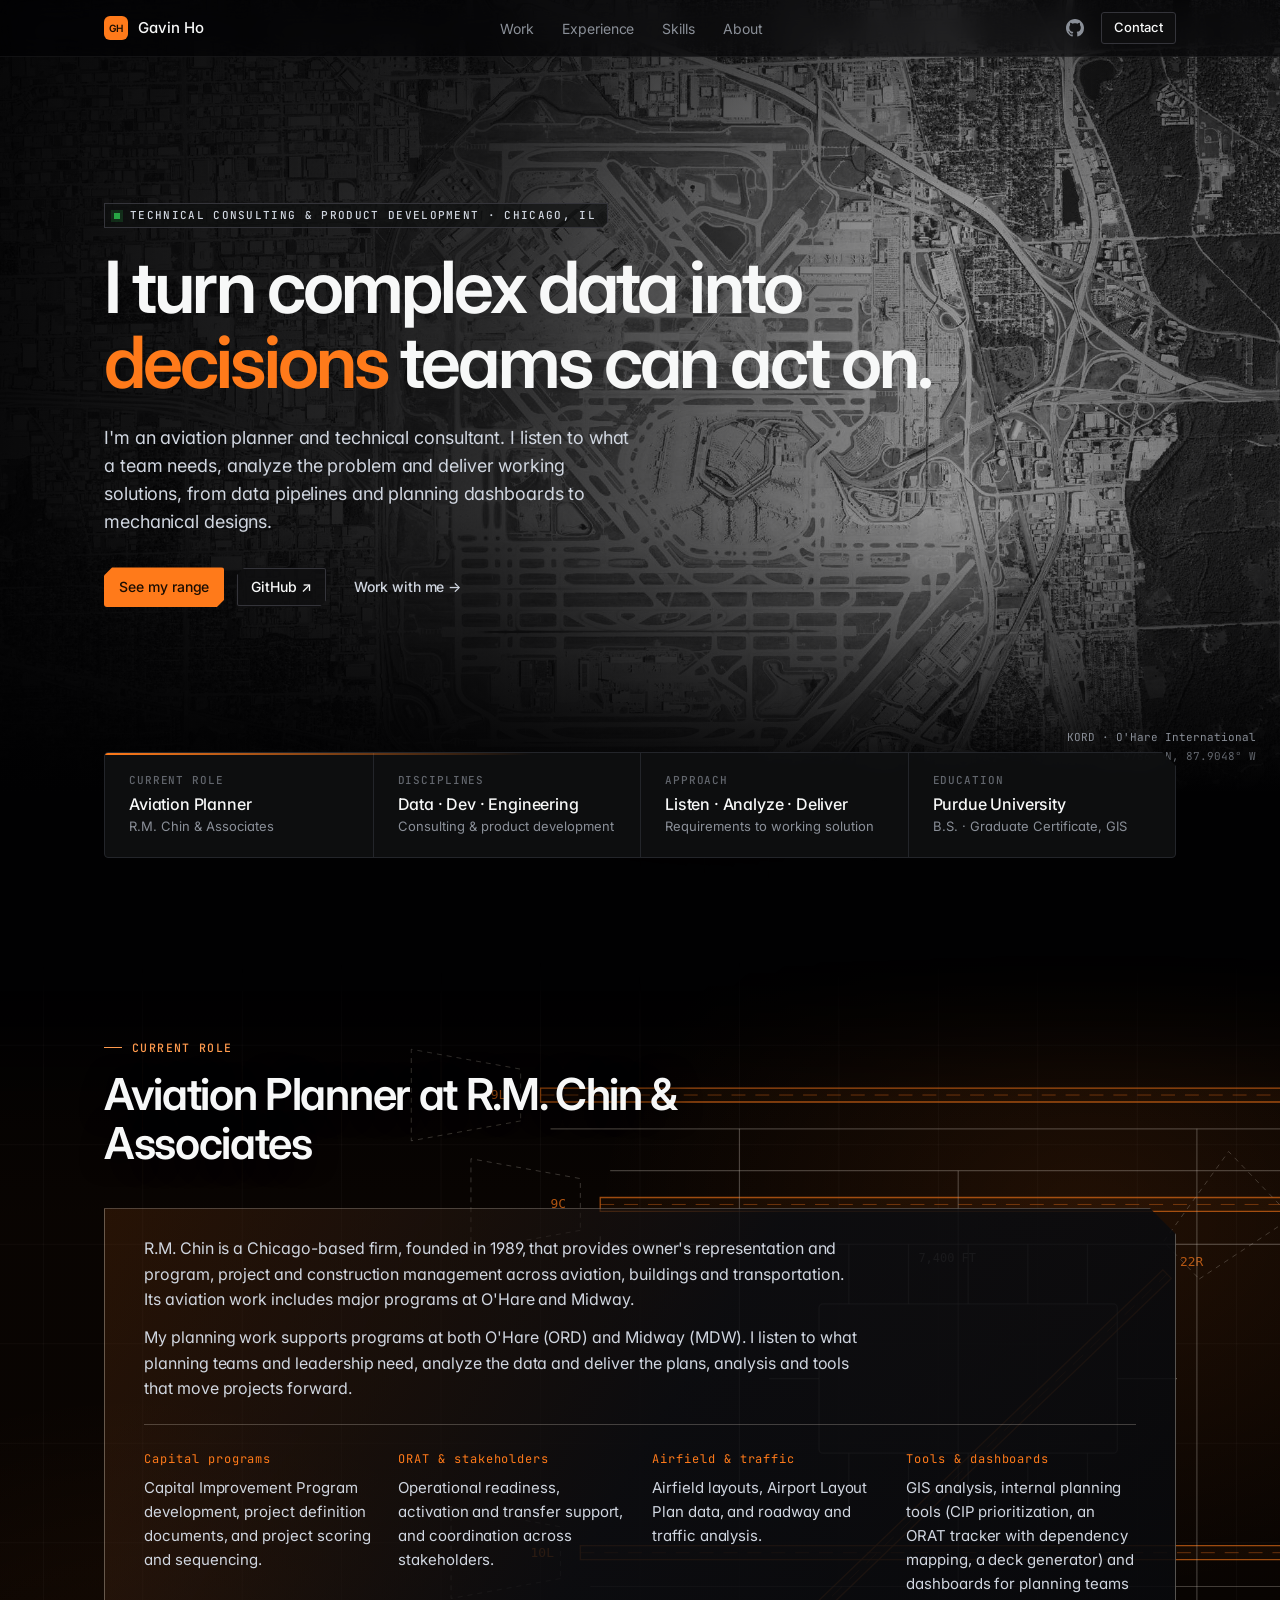
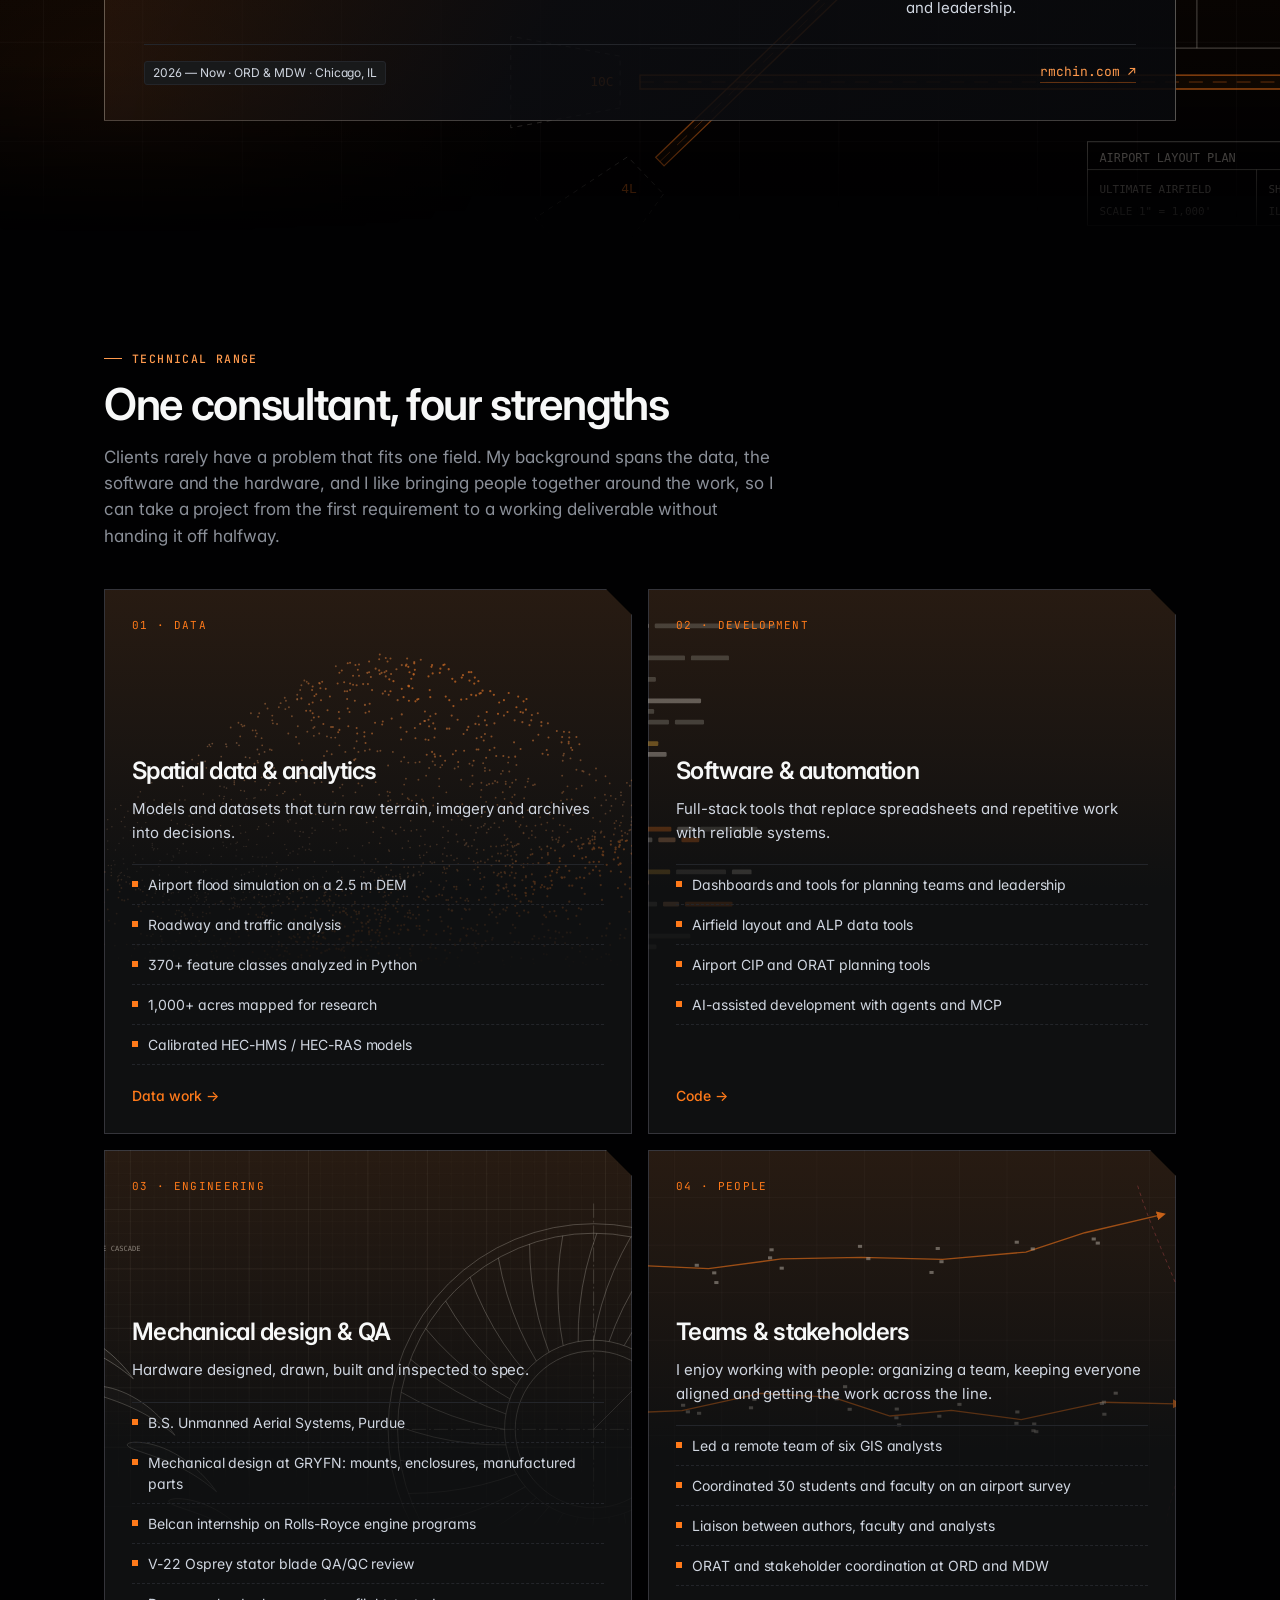
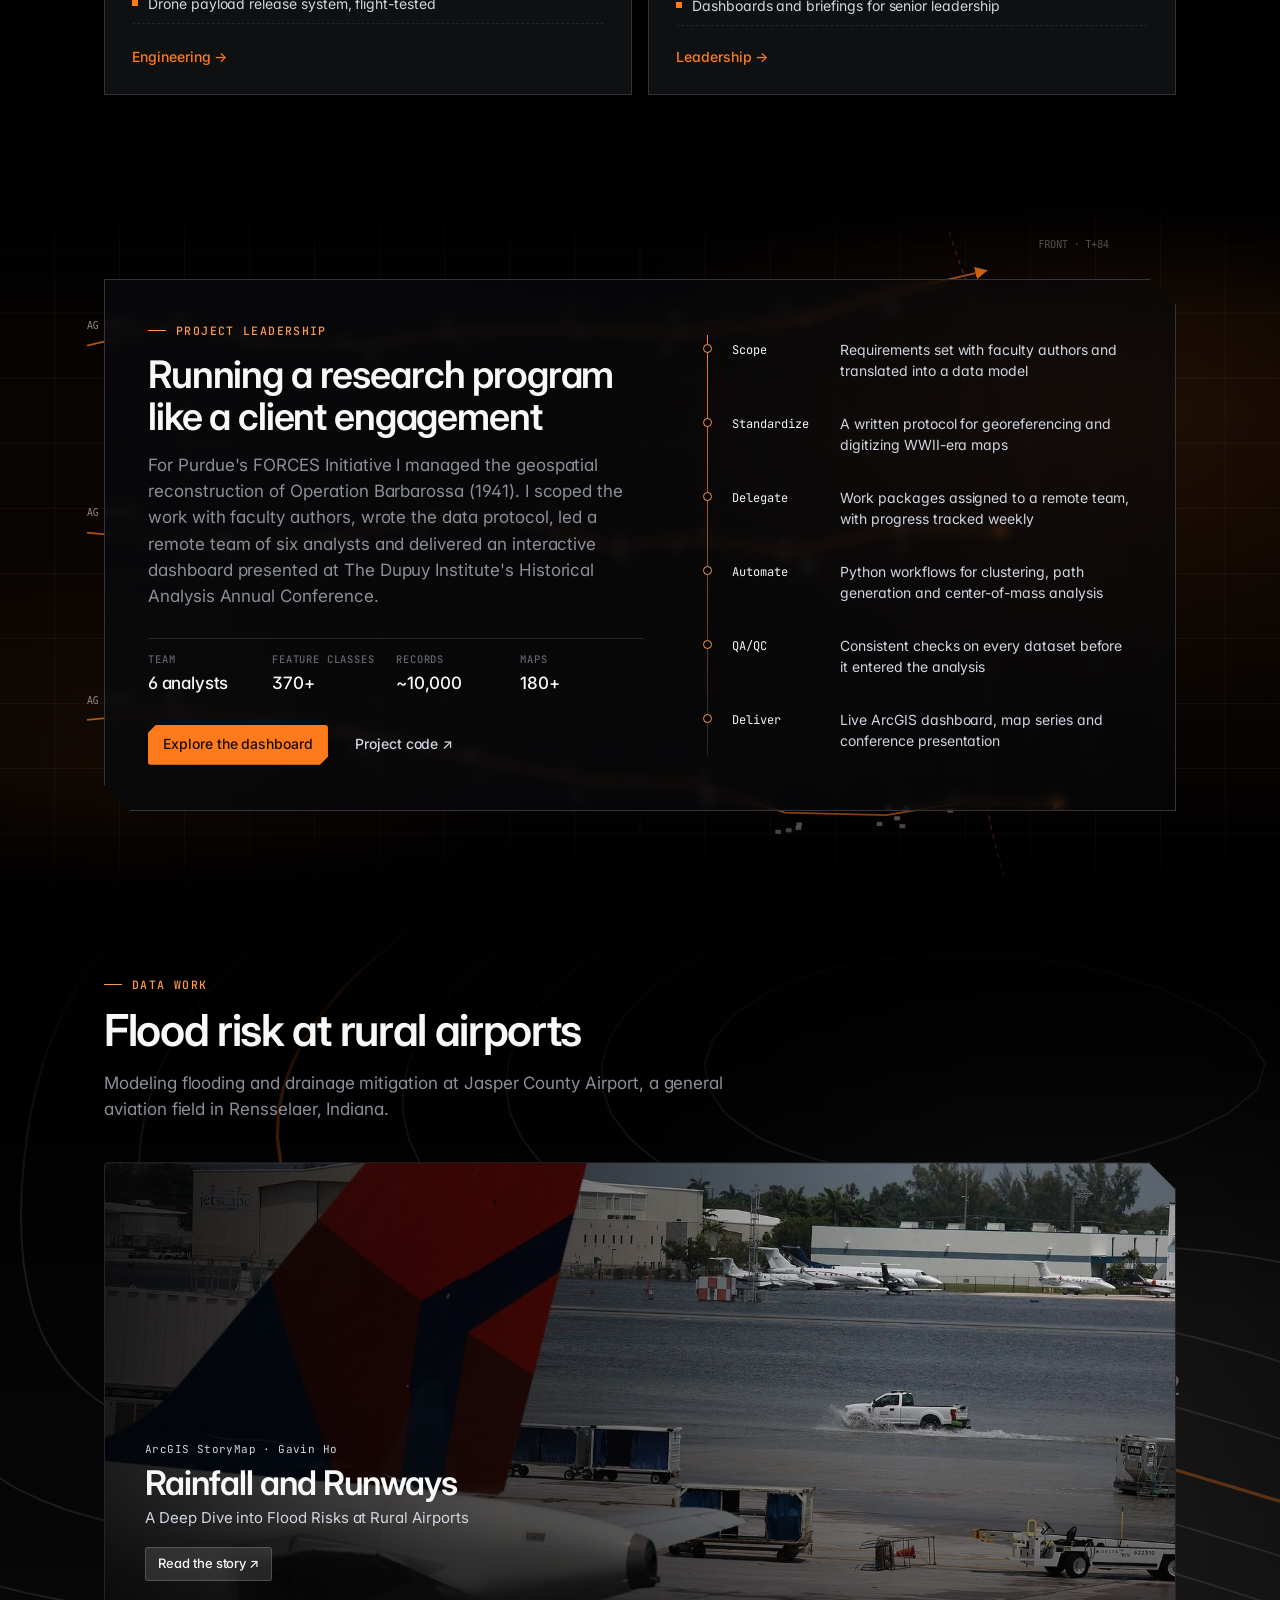
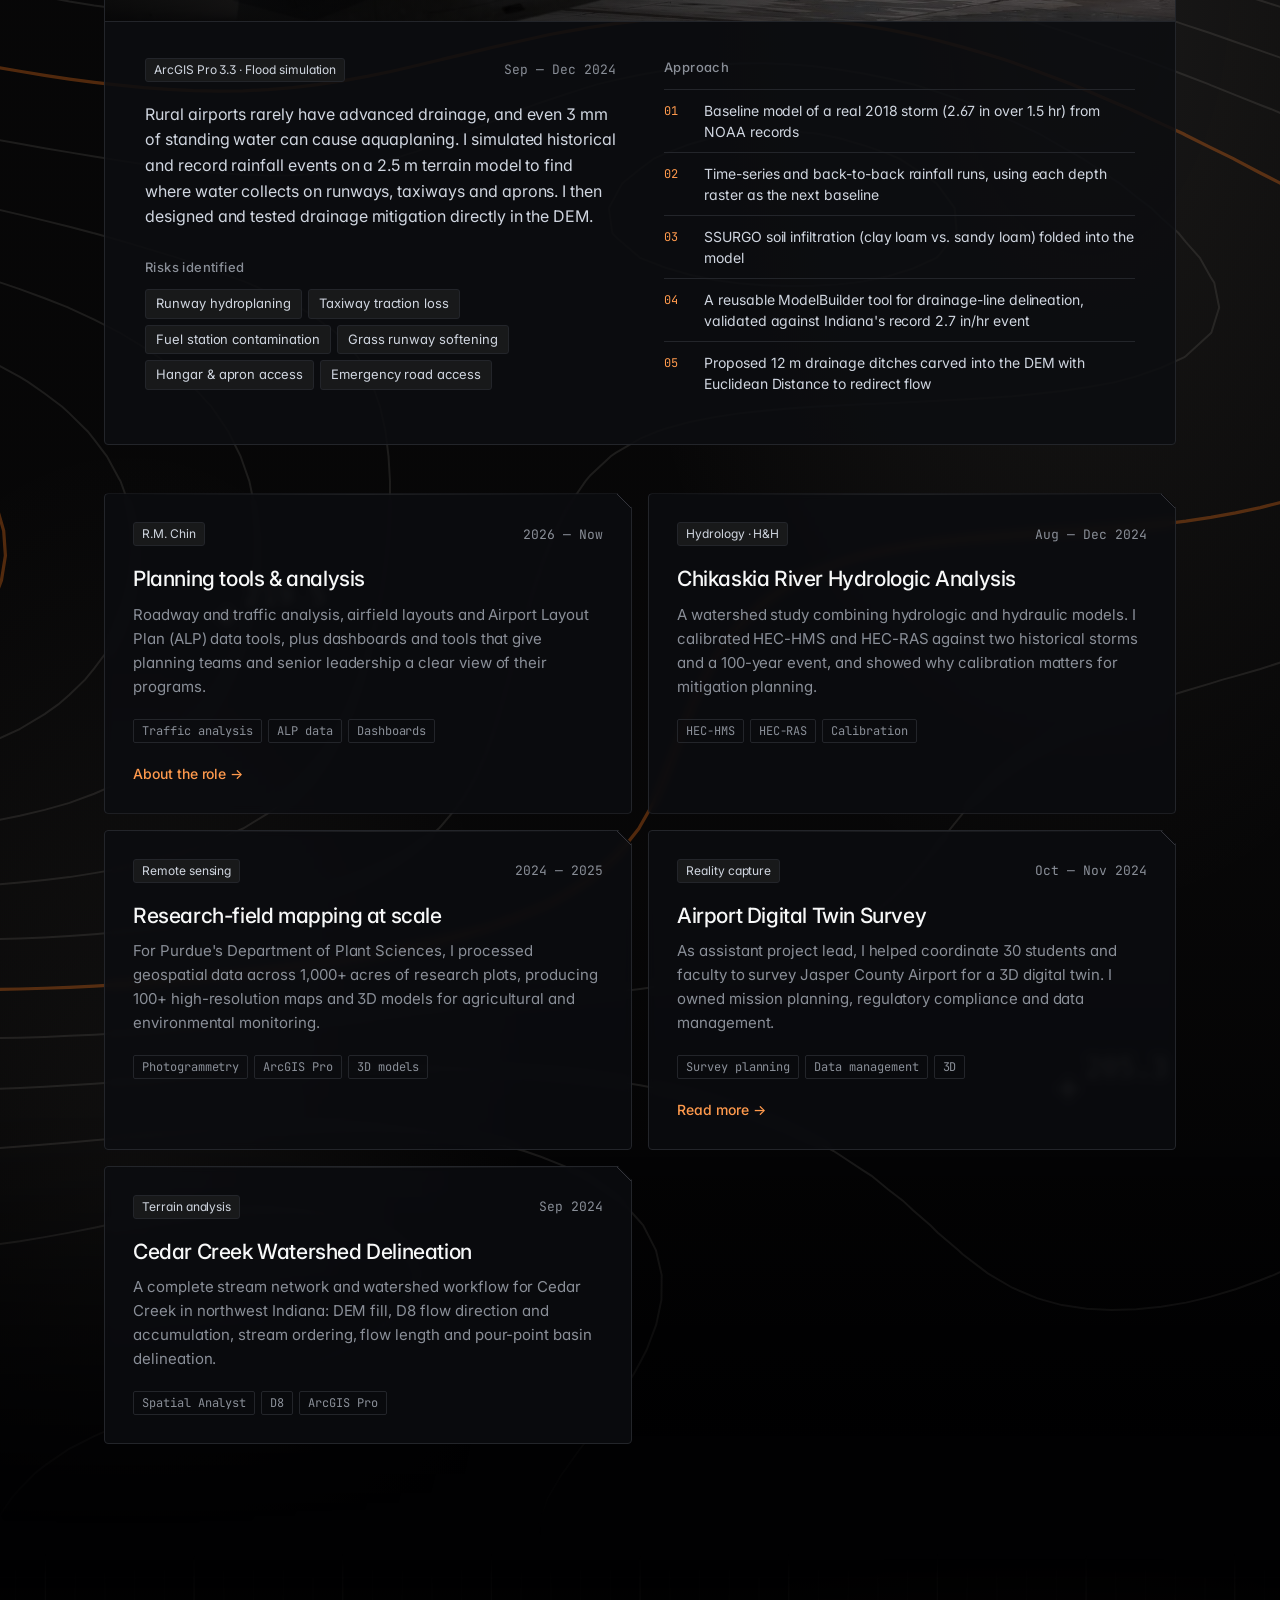
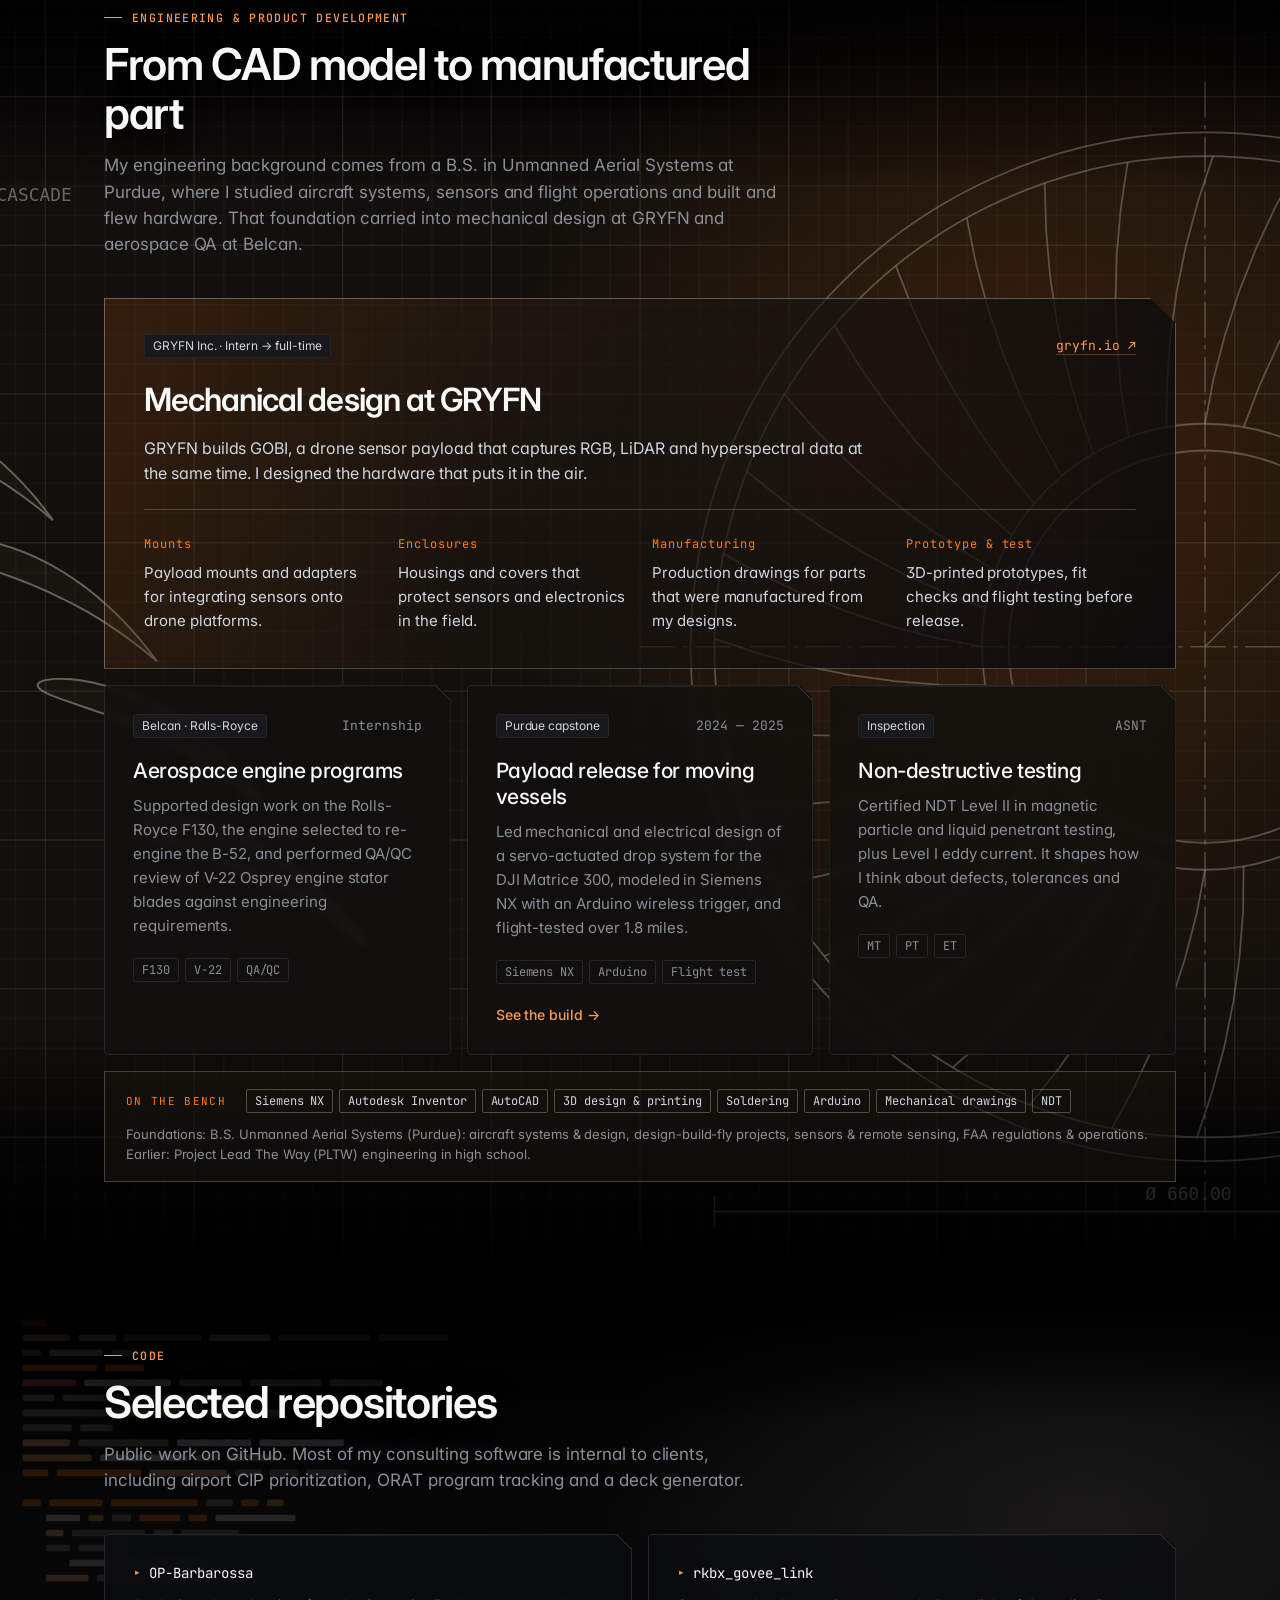
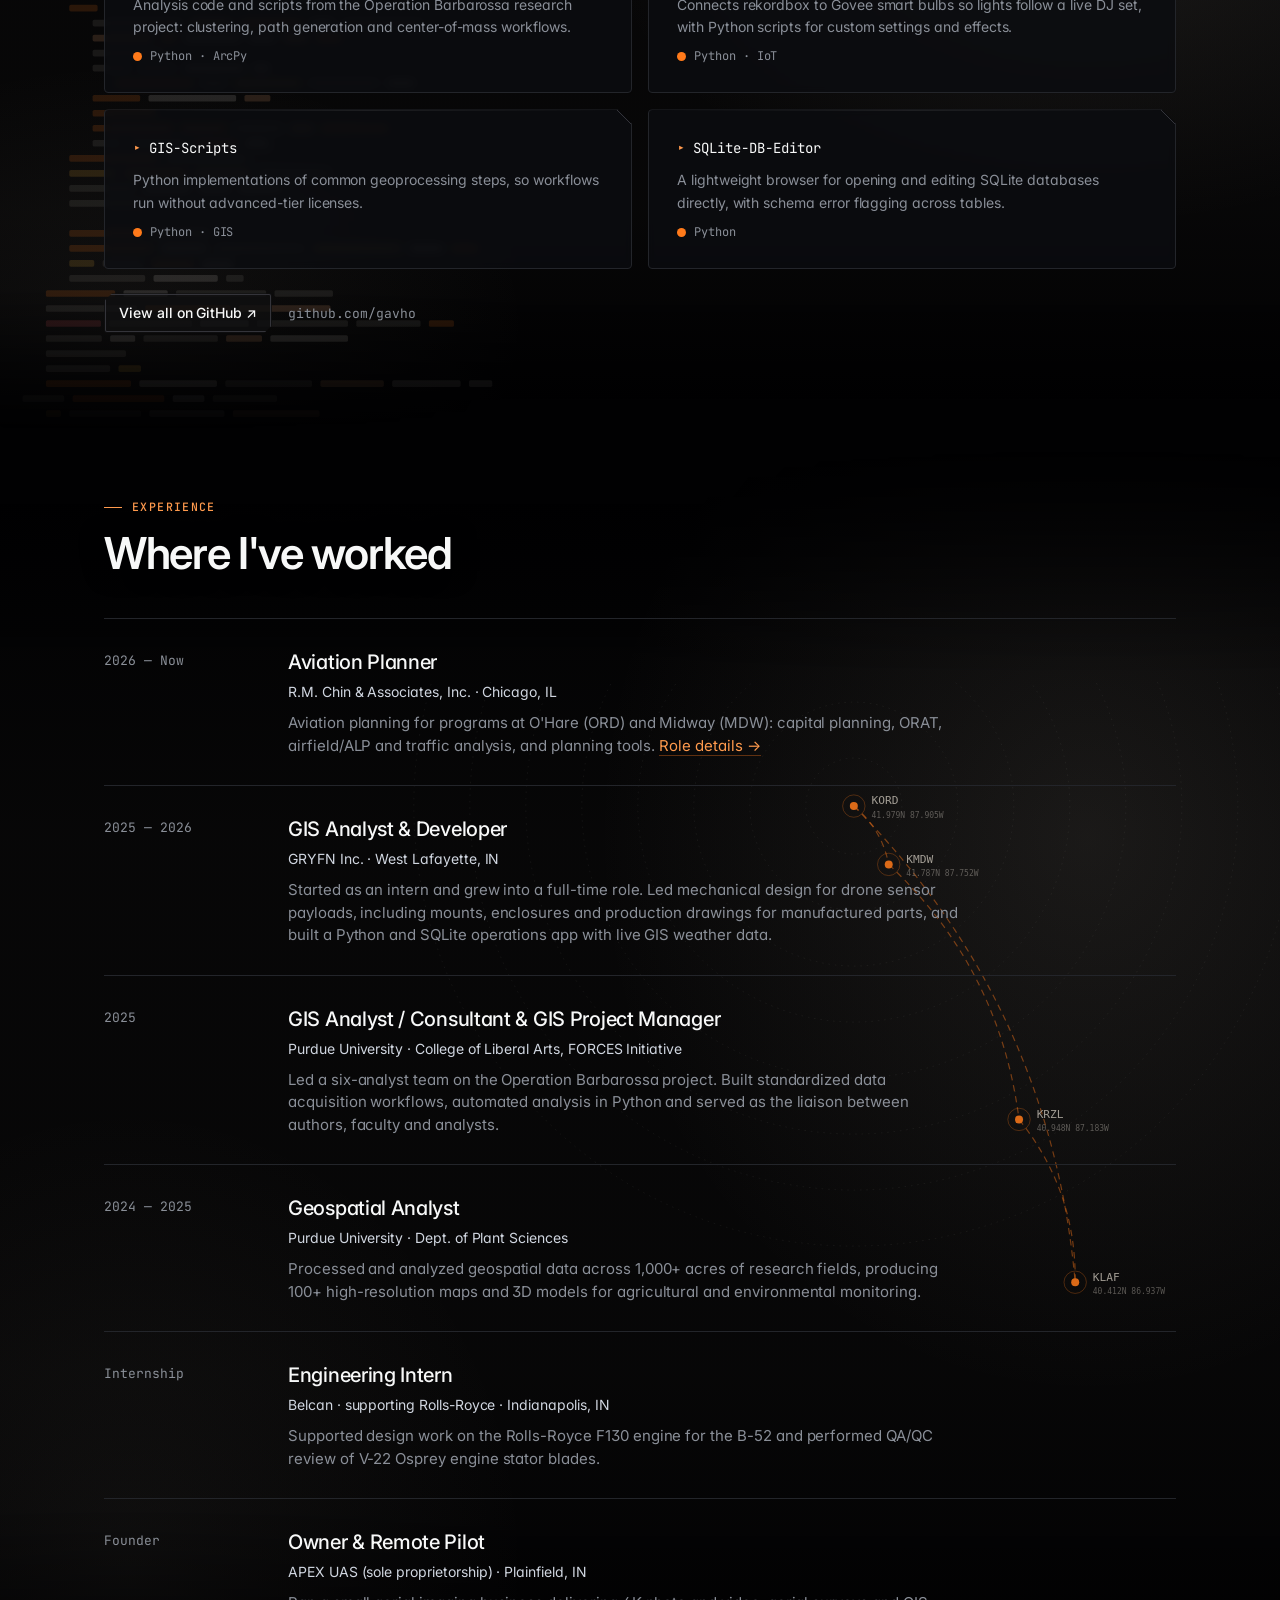
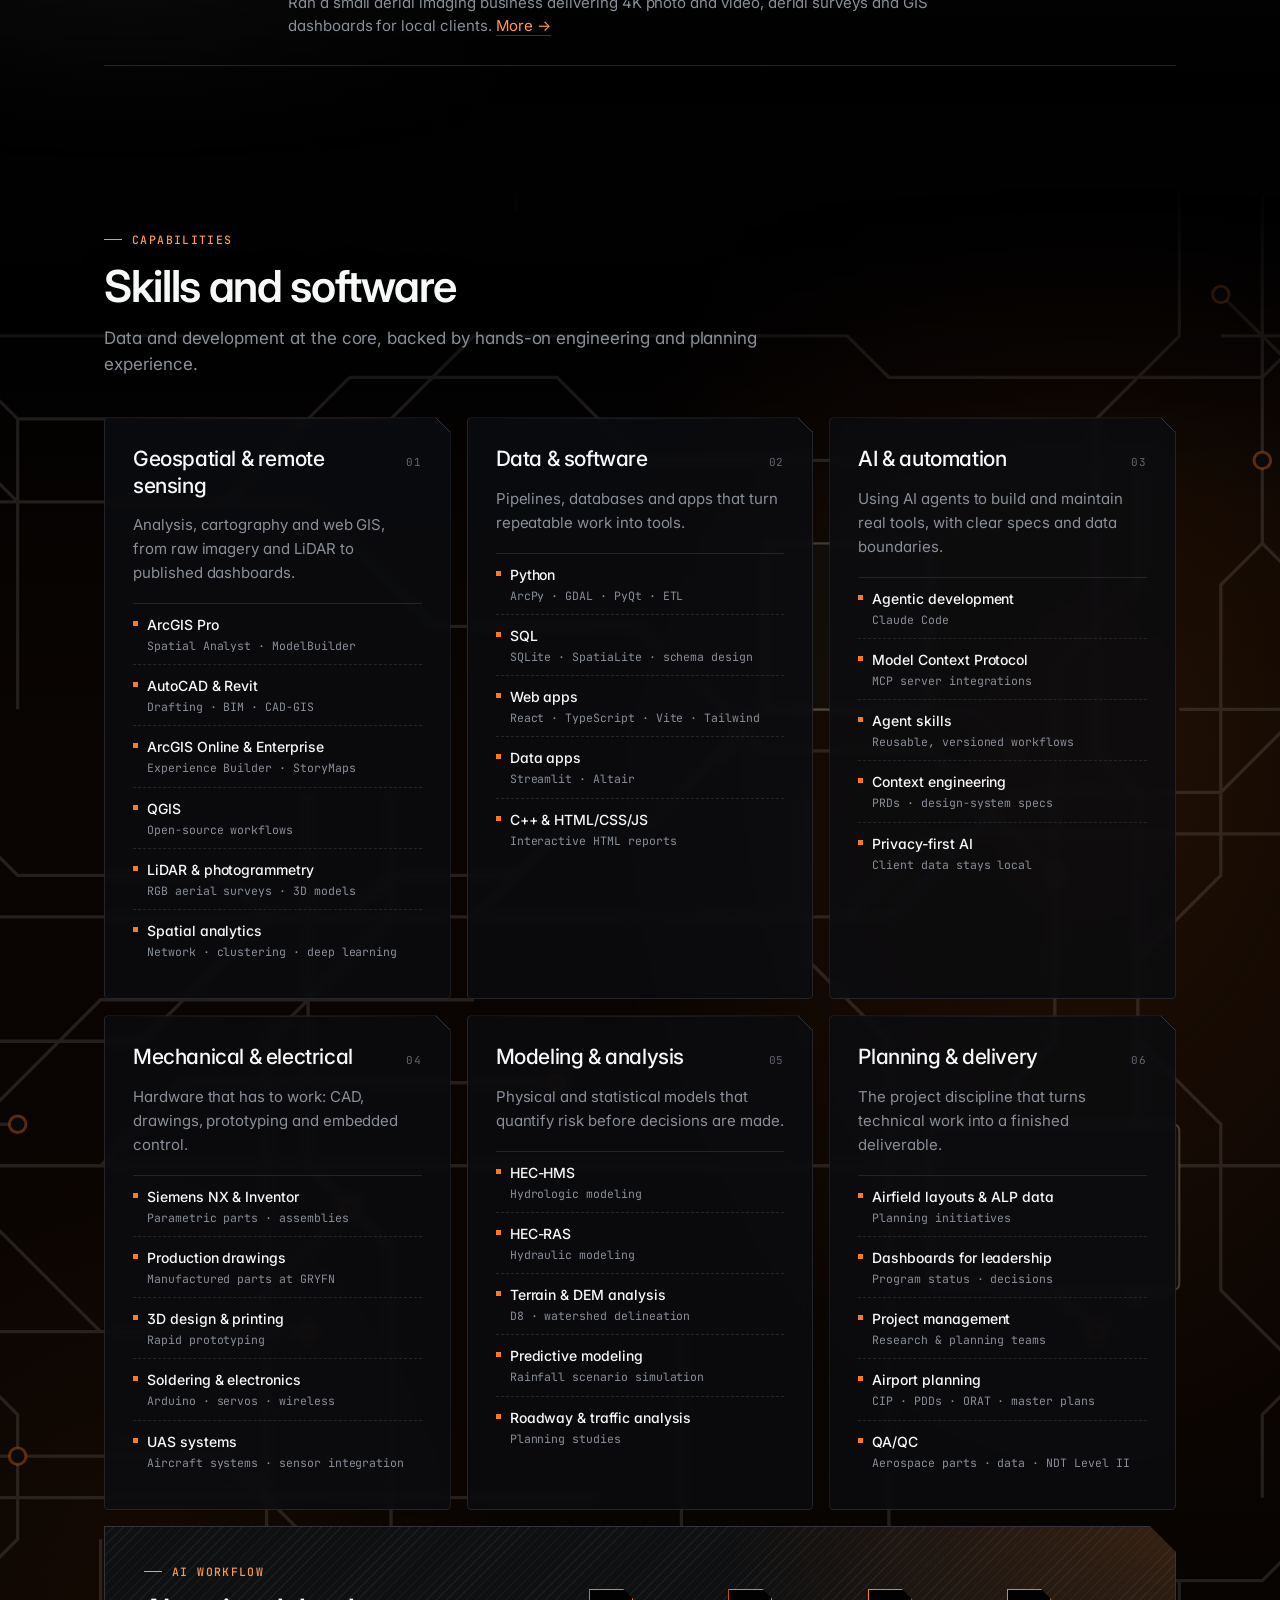
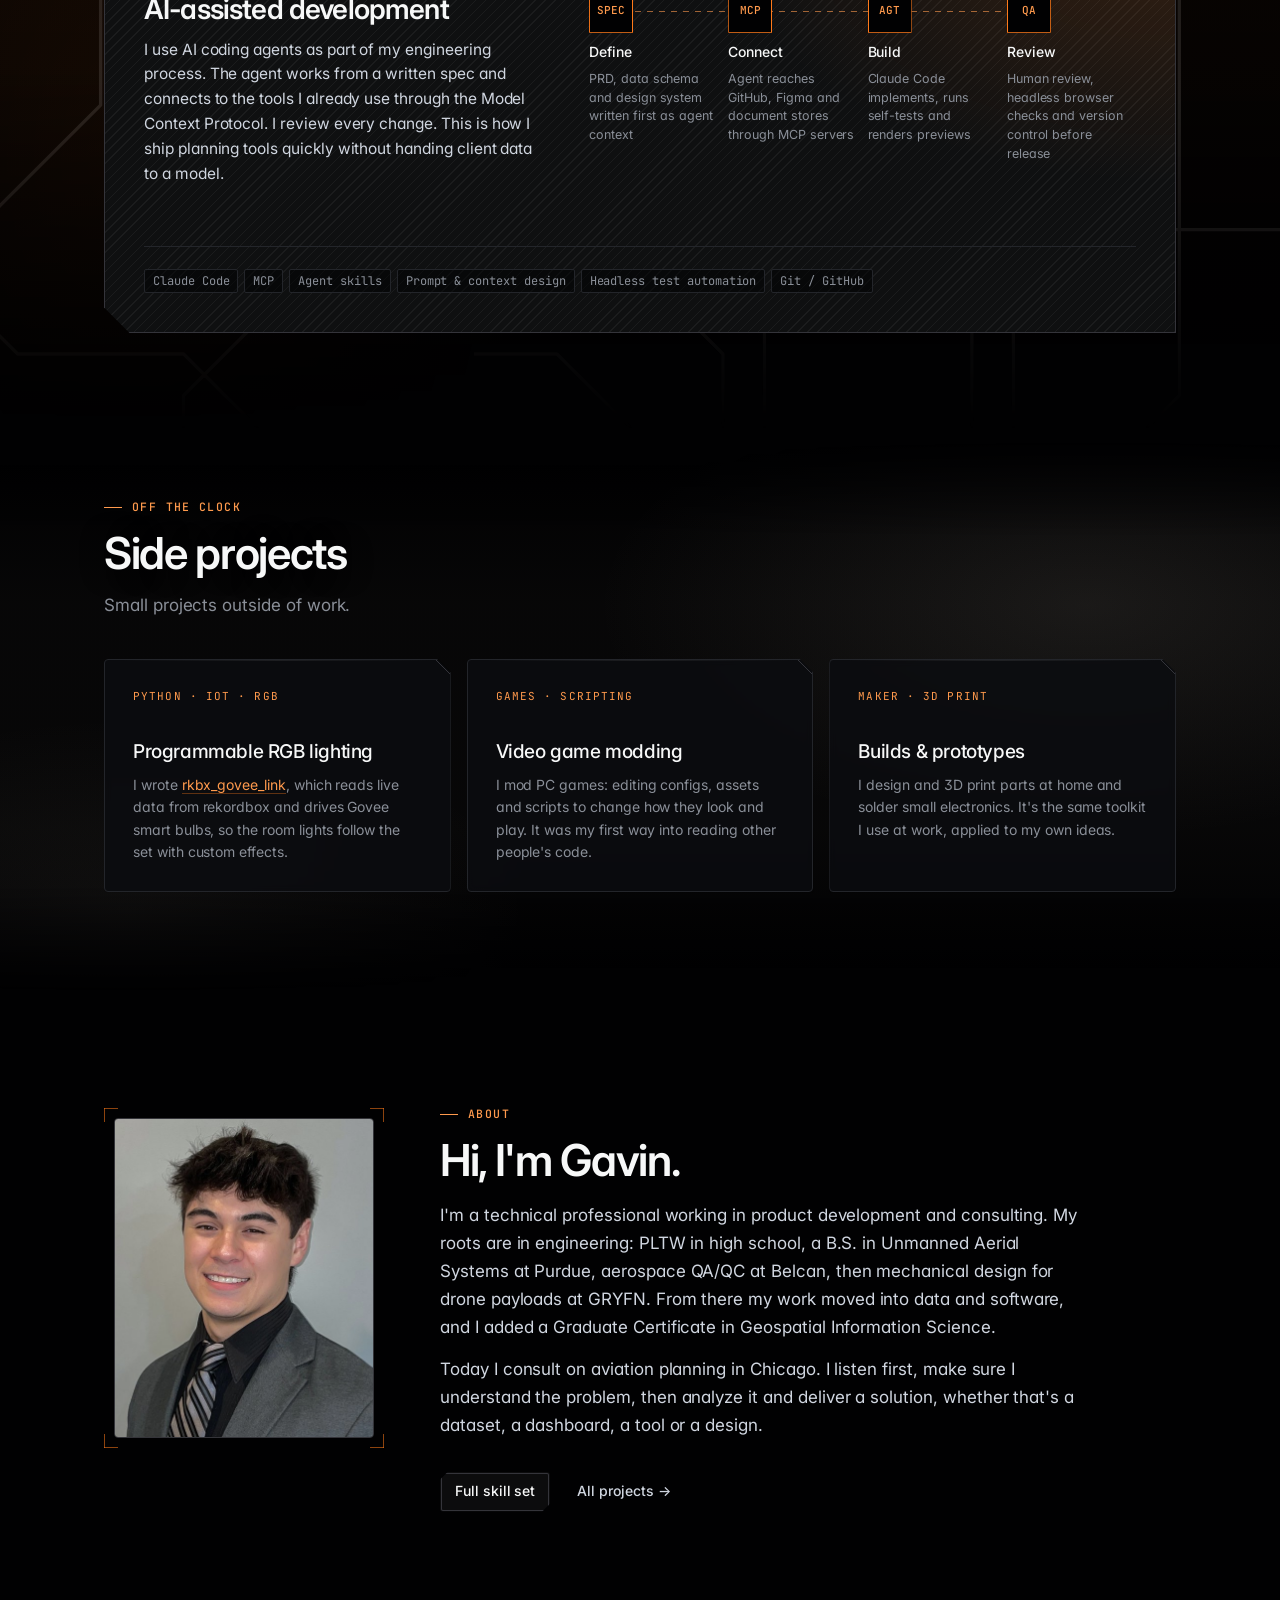
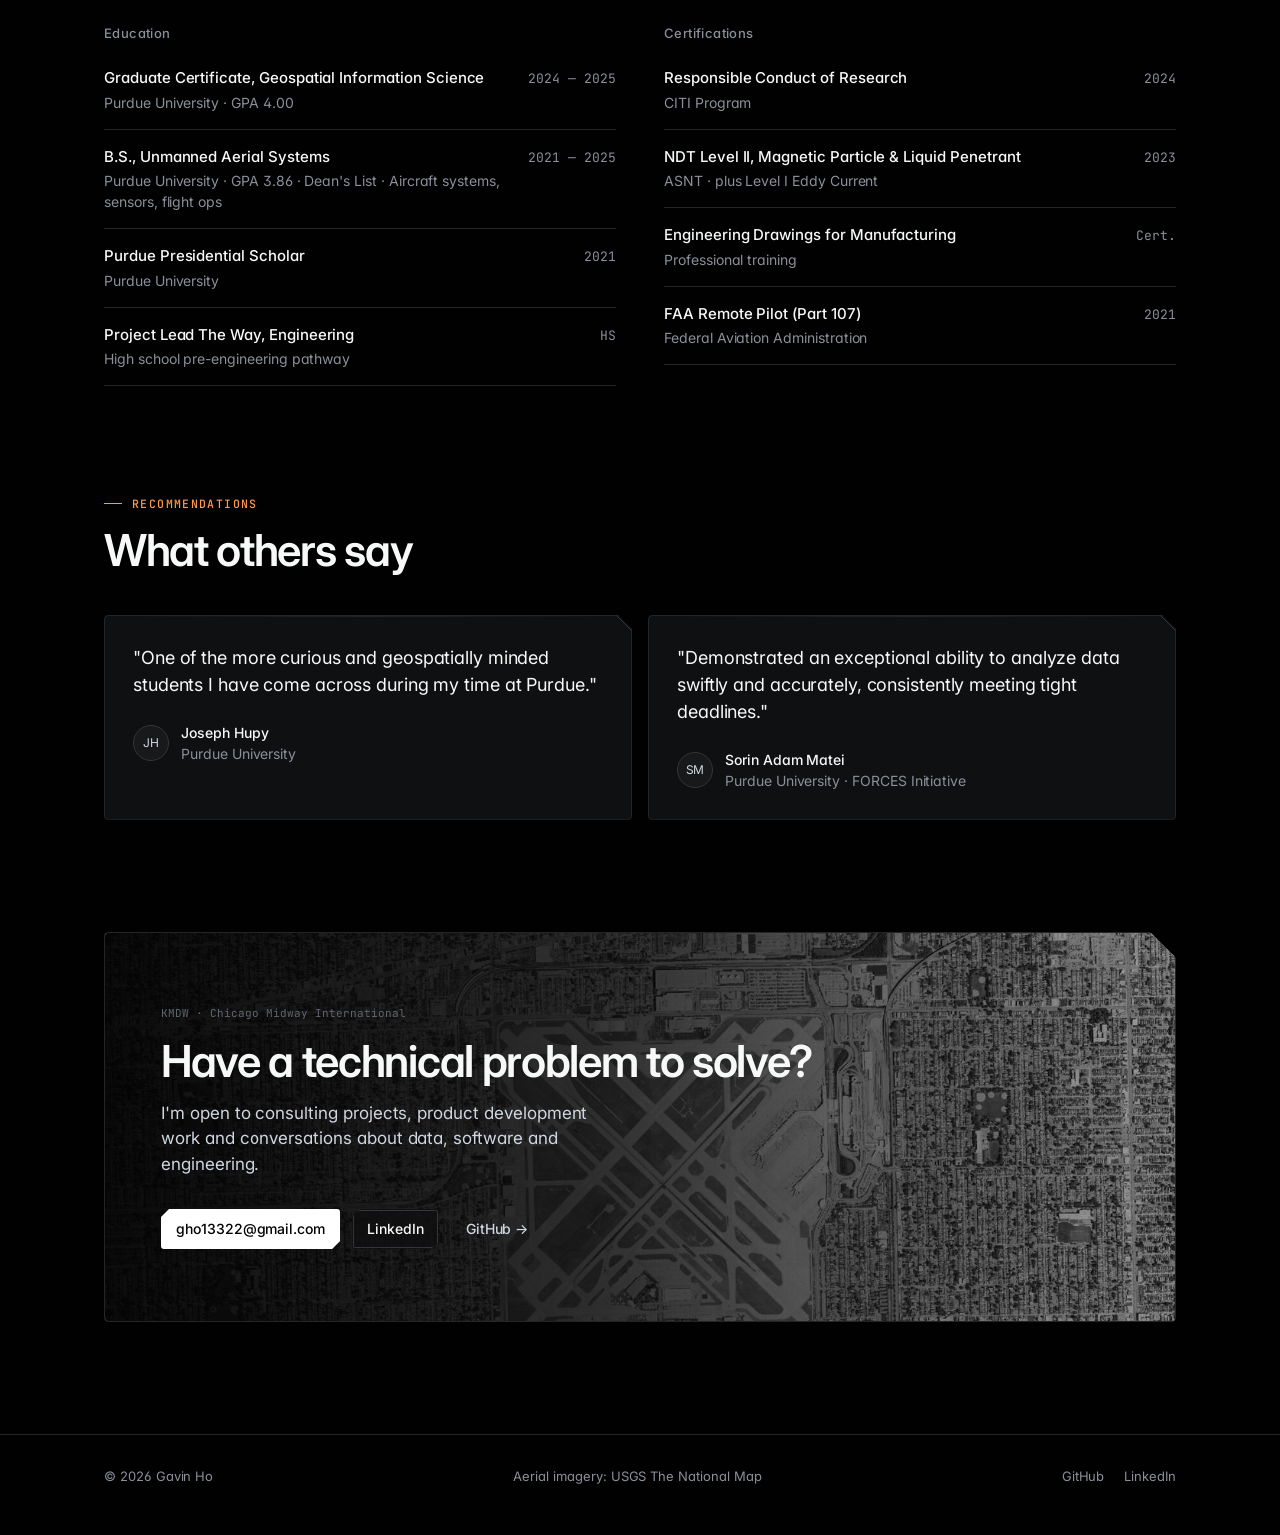
==== commit 4022838b: "Expand range to four strengths Updated the homepage range section to add a fourth People/Leadership " ====
--- a/index.html
+++ b/index.html
@@ -14,7 +14,7 @@
   <link rel="preconnect" href="https://fonts.gstatic.com" crossorigin>
   <link href="https://fonts.googleapis.com/css2?family=Inter:wght@400;500;600&family=JetBrains+Mono:wght@400;500&display=swap" rel="stylesheet">
   <link rel="preload" as="image" href="assets/img/ord-aerial.jpg">
-  <link rel="stylesheet" href="styles.css?v=12">
+  <link rel="stylesheet" href="styles.css?v=13">
 </head>
 <body>
 
@@ -108,10 +108,11 @@
     <section id="range" class="section container">
       <div class="section-head reveal">
         <p class="eyebrow">Technical range</p>
-        <h2>One consultant, three disciplines</h2>
+        <h2>One consultant, four strengths</h2>
         <p class="section-sub">
           Clients rarely have a problem that fits one field. My background spans the data, the software and the hardware,
-          so I can take a project from the first requirement to a working deliverable without handing it off halfway.
+          and I like bringing people together around the work, so I can take a project from the first requirement to a
+          working deliverable without handing it off halfway.
         </p>
       </div>
       <div class="range">
@@ -152,6 +153,19 @@
             <li>Drone payload release system, flight-tested</li>
           </ul>
           <span class="range-go">Engineering →</span>
+        </a>
+        <a class="range-panel reveal" href="#leadership" style="--scene: url('assets/bg/opsmap.svg'); --tint: 255, 122, 26">
+          <span class="range-k mono">04 · People</span>
+          <h3>Teams &amp; stakeholders</h3>
+          <p>I enjoy working with people: organizing a team, keeping everyone aligned and getting the work across the line.</p>
+          <ul>
+            <li>Led a remote team of six GIS analysts</li>
+            <li>Coordinated 30 students and faculty on an airport survey</li>
+            <li>Liaison between authors, faculty and analysts</li>
+            <li>ORAT and stakeholder coordination at ORD and MDW</li>
+            <li>Dashboards and briefings for senior leadership</li>
+          </ul>
+          <span class="range-go">Leadership →</span>
         </a>
       </div>
     </section>
--- a/styles.css
+++ b/styles.css
@@ -610,8 +610,8 @@
 .inline-link { color: var(--primary-hover); border-bottom: 1px solid rgba(var(--primary-rgb),0.35); }
 .inline-link:hover { color: var(--ink); }
 
-/* Technical range: three scene panels */
-.range { display: grid; grid-template-columns: repeat(3, 1fr); gap: 16px; }
+/* Technical range: four scene panels, 2x2 */
+.range { display: grid; grid-template-columns: repeat(2, 1fr); gap: 16px; }
 .range-panel {
   --c: var(--cut-lg);
   position: relative; isolation: isolate; overflow: hidden;
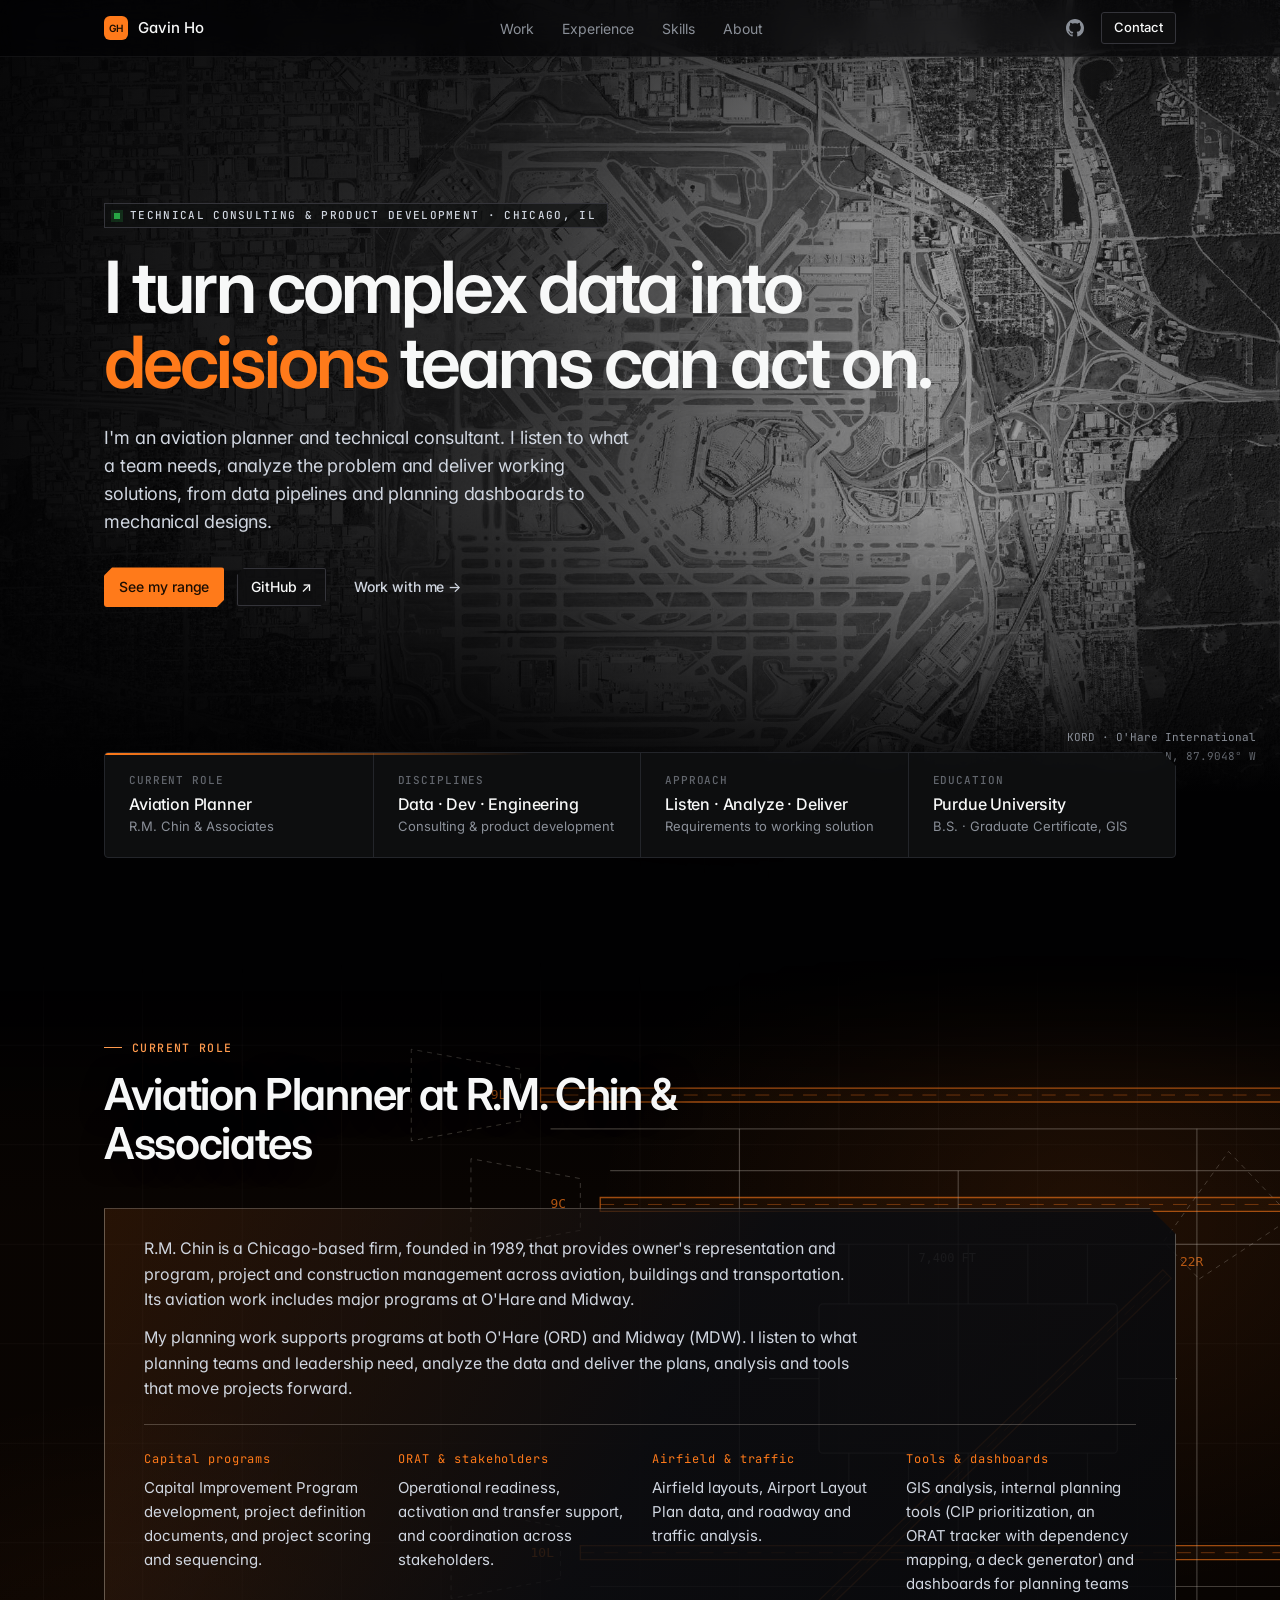
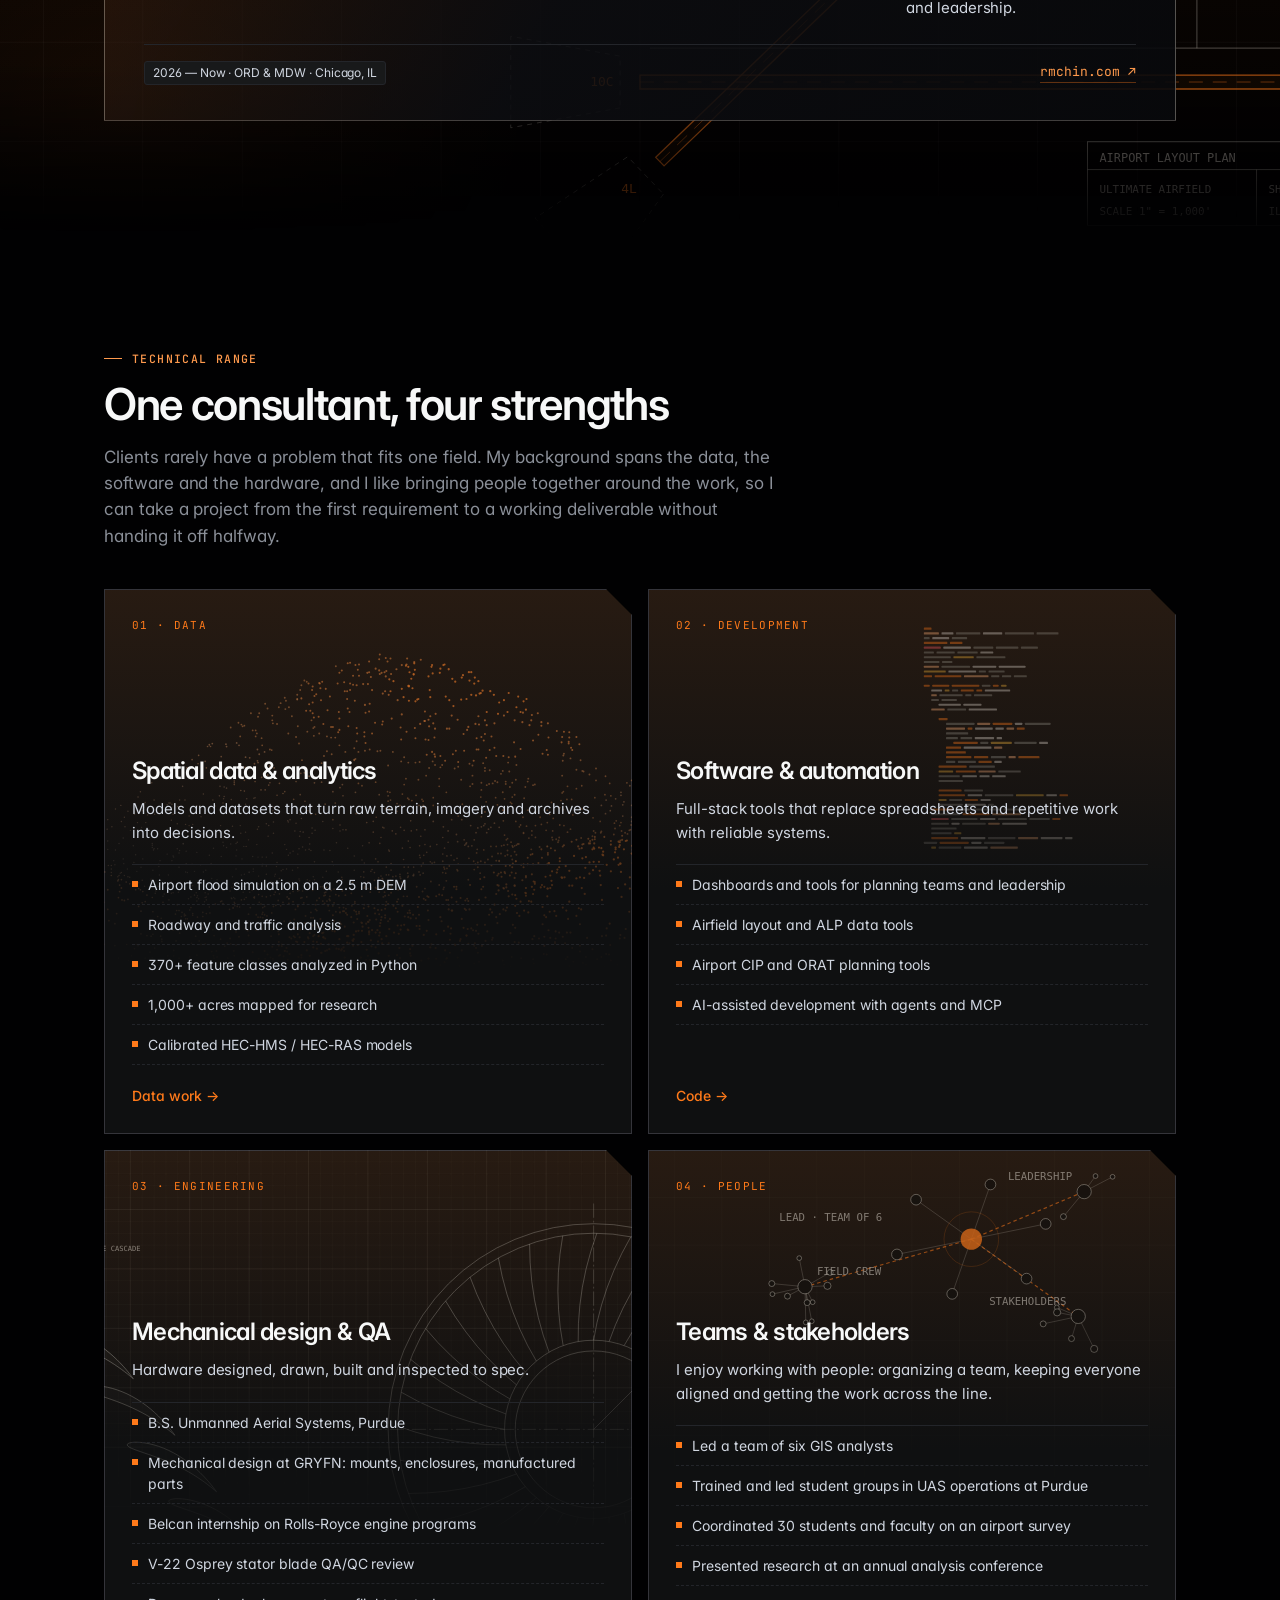
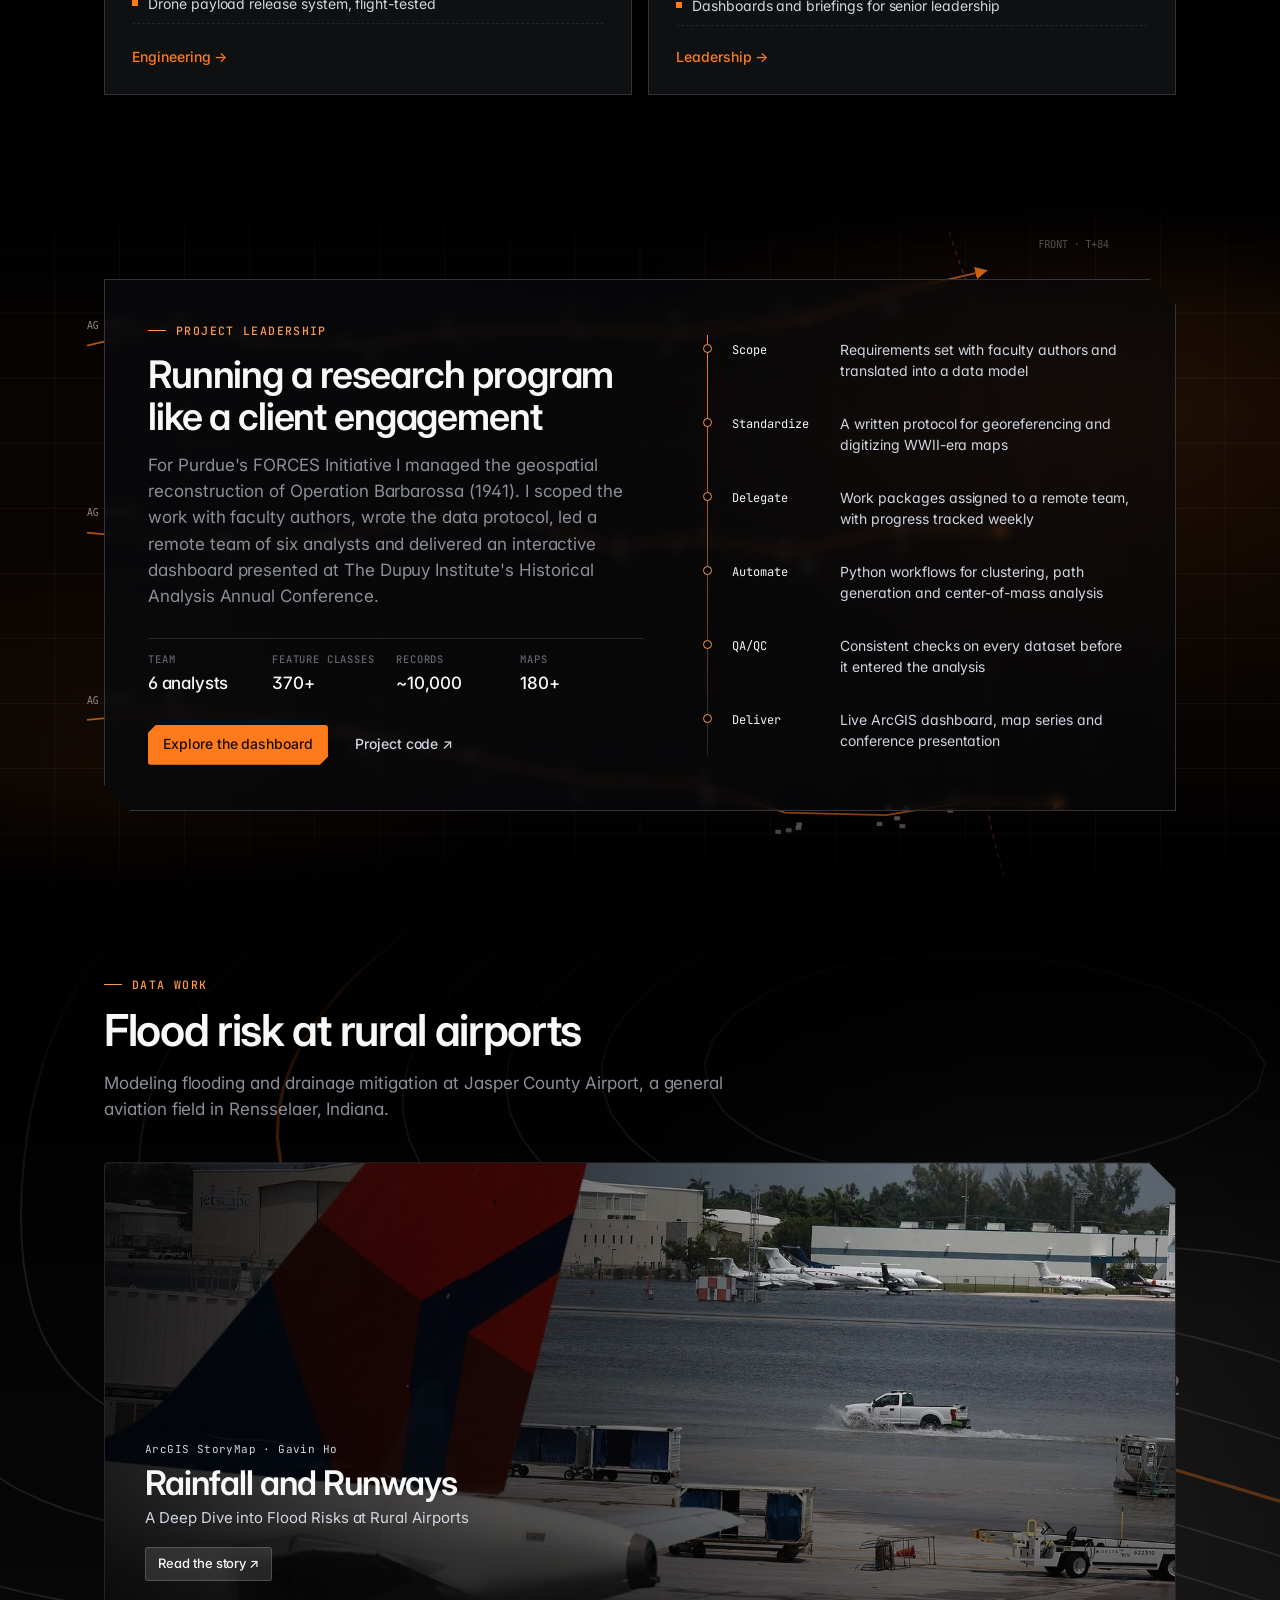
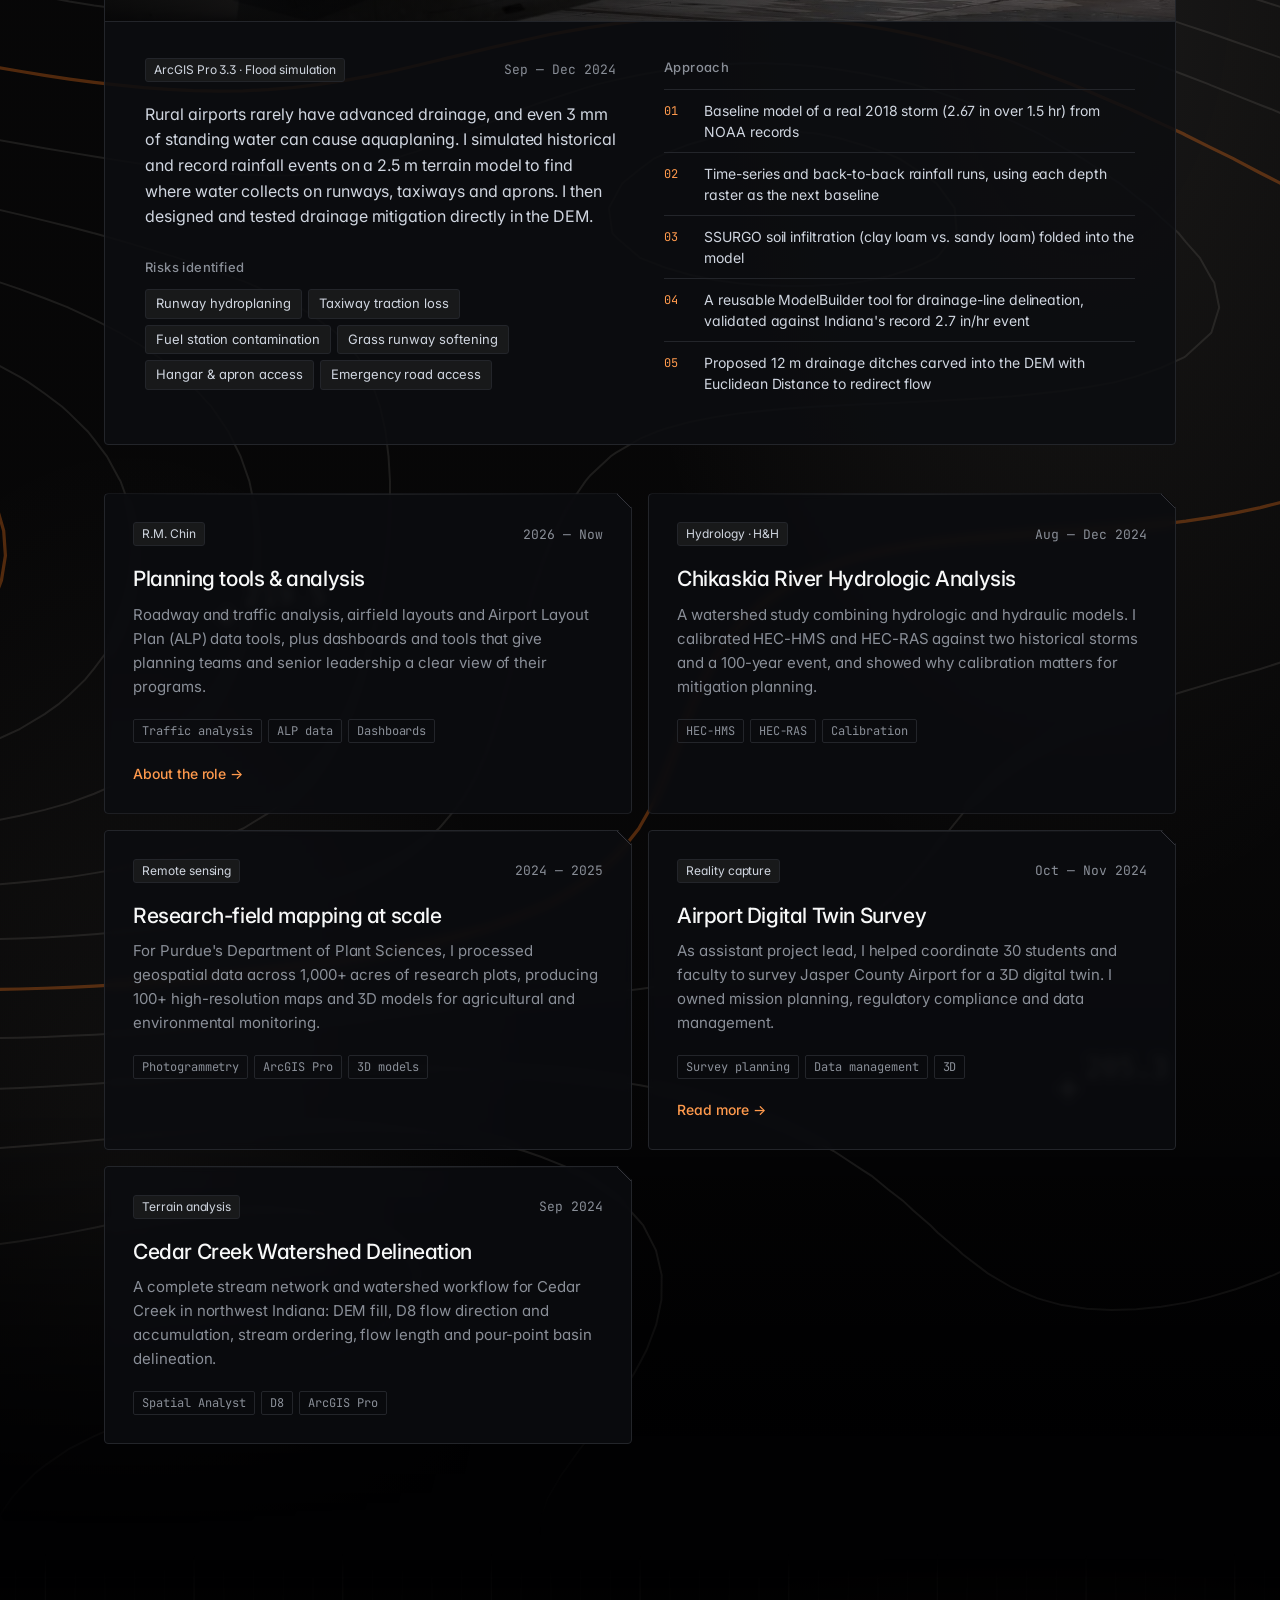
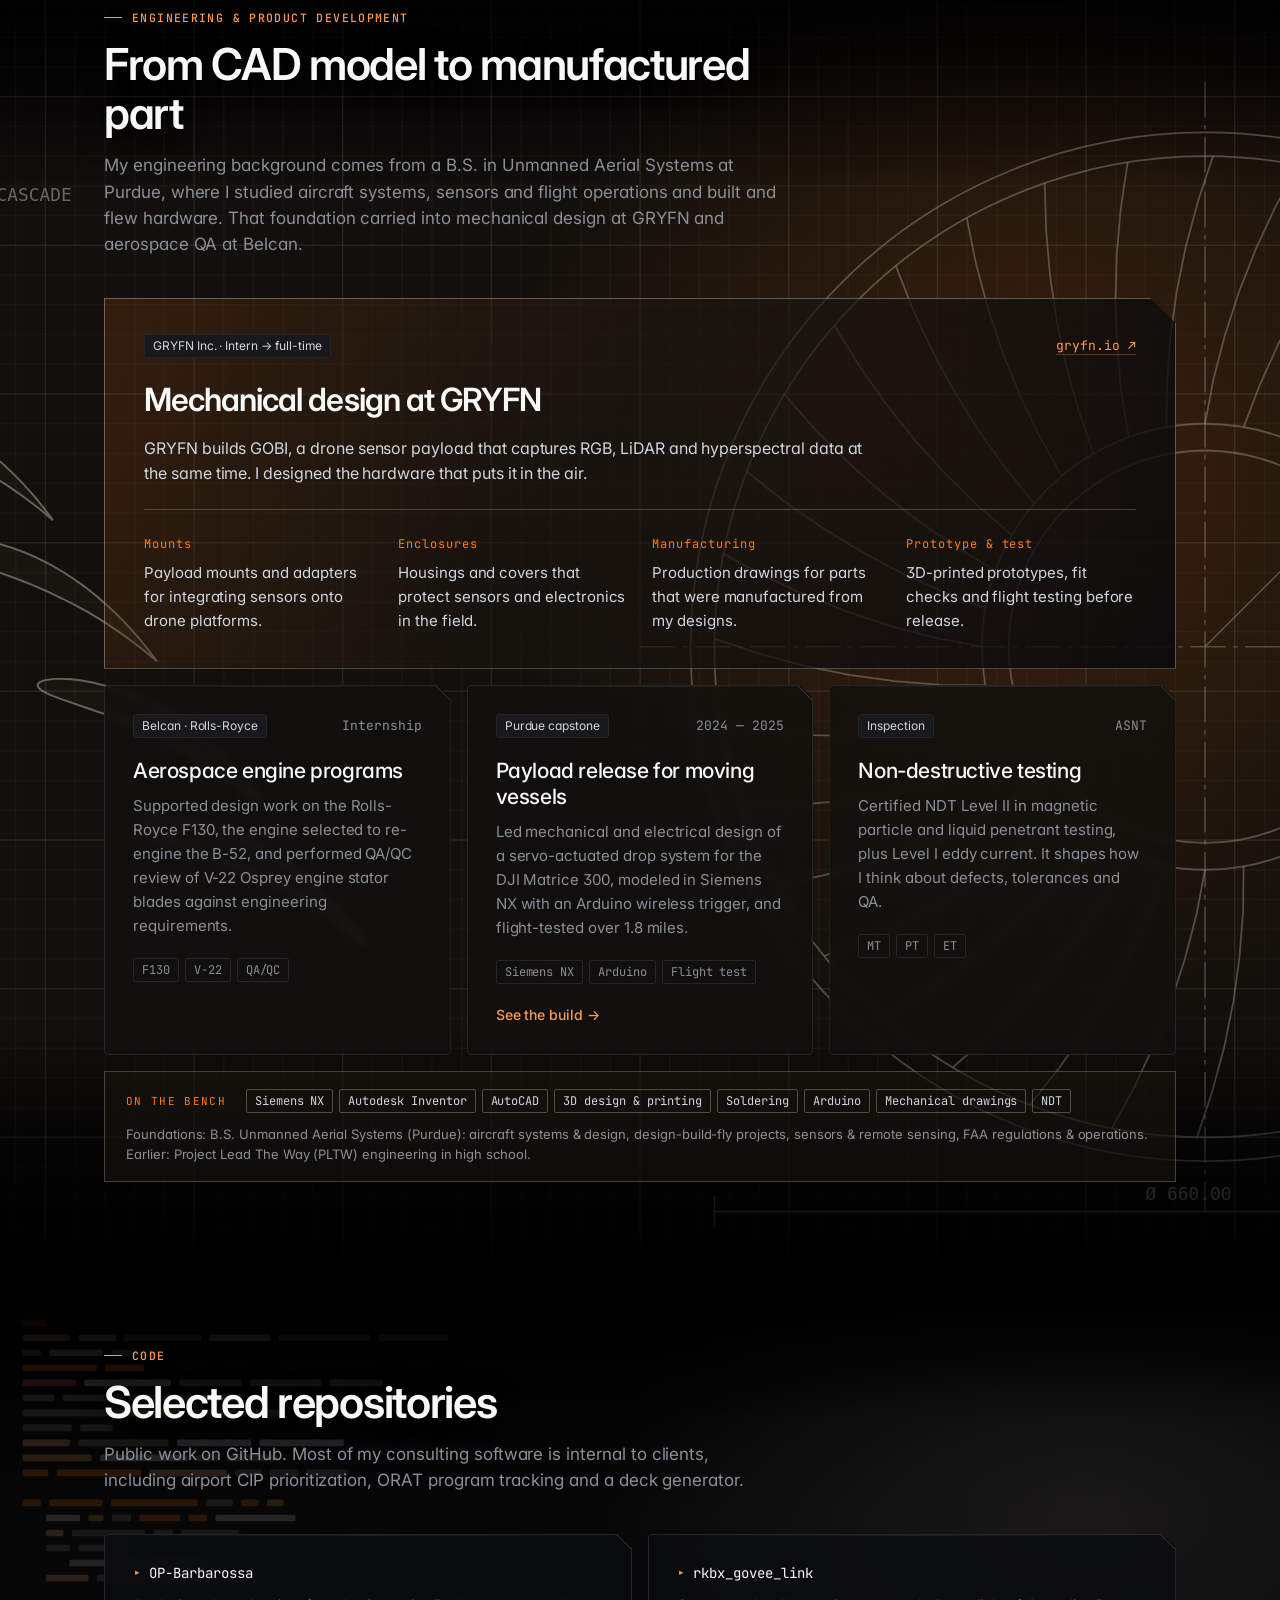
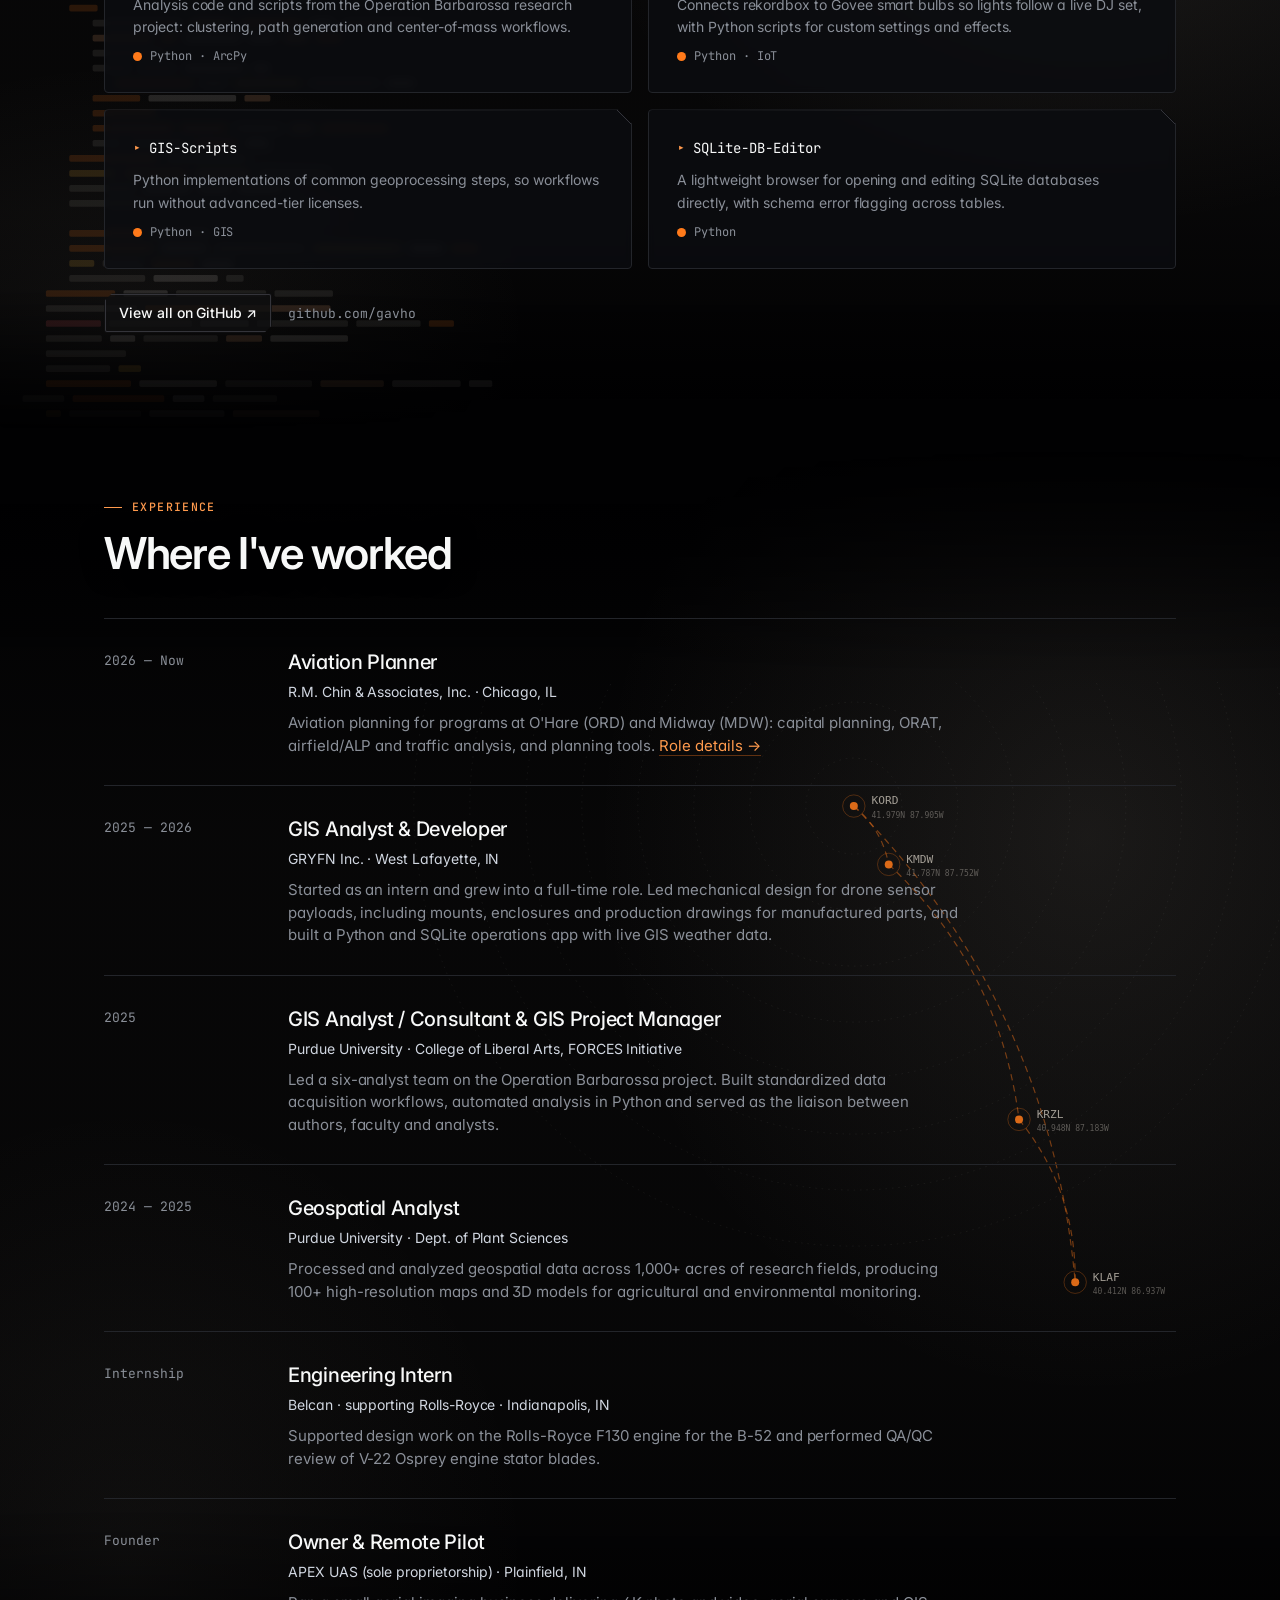
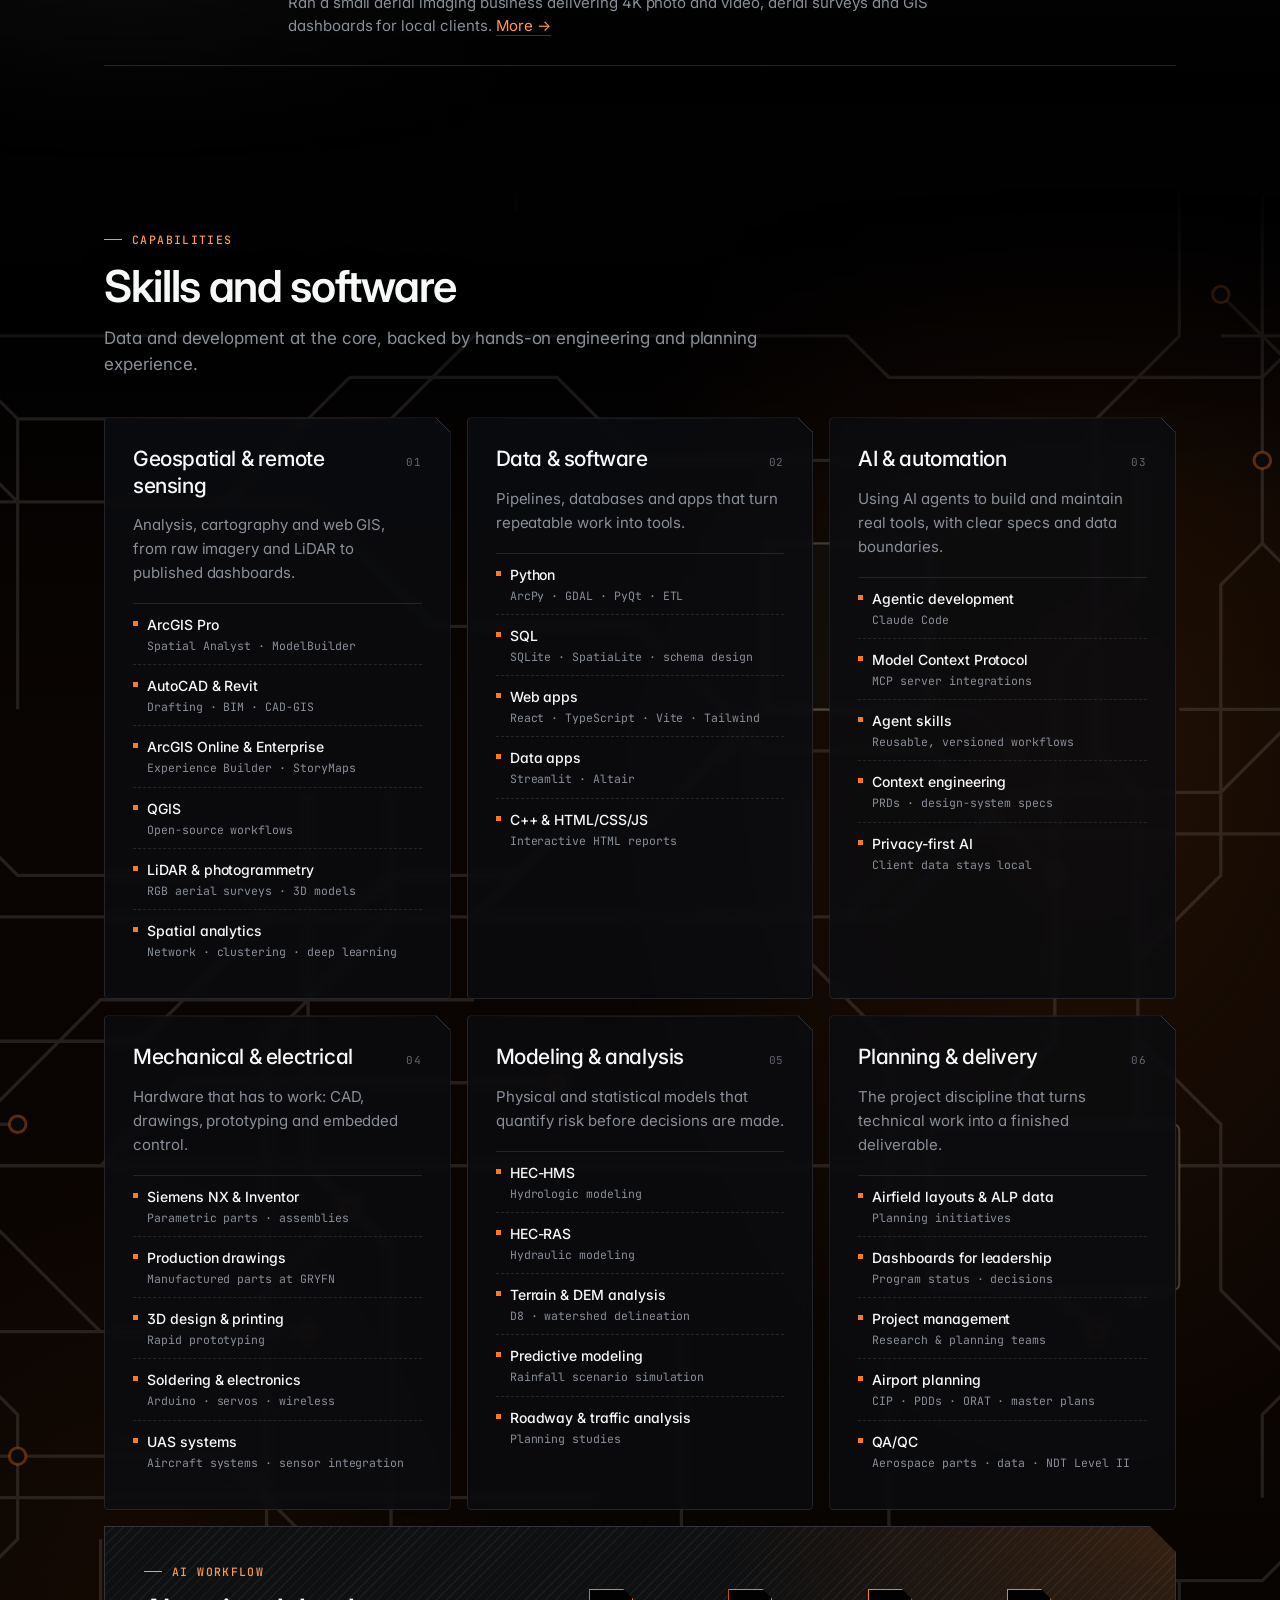
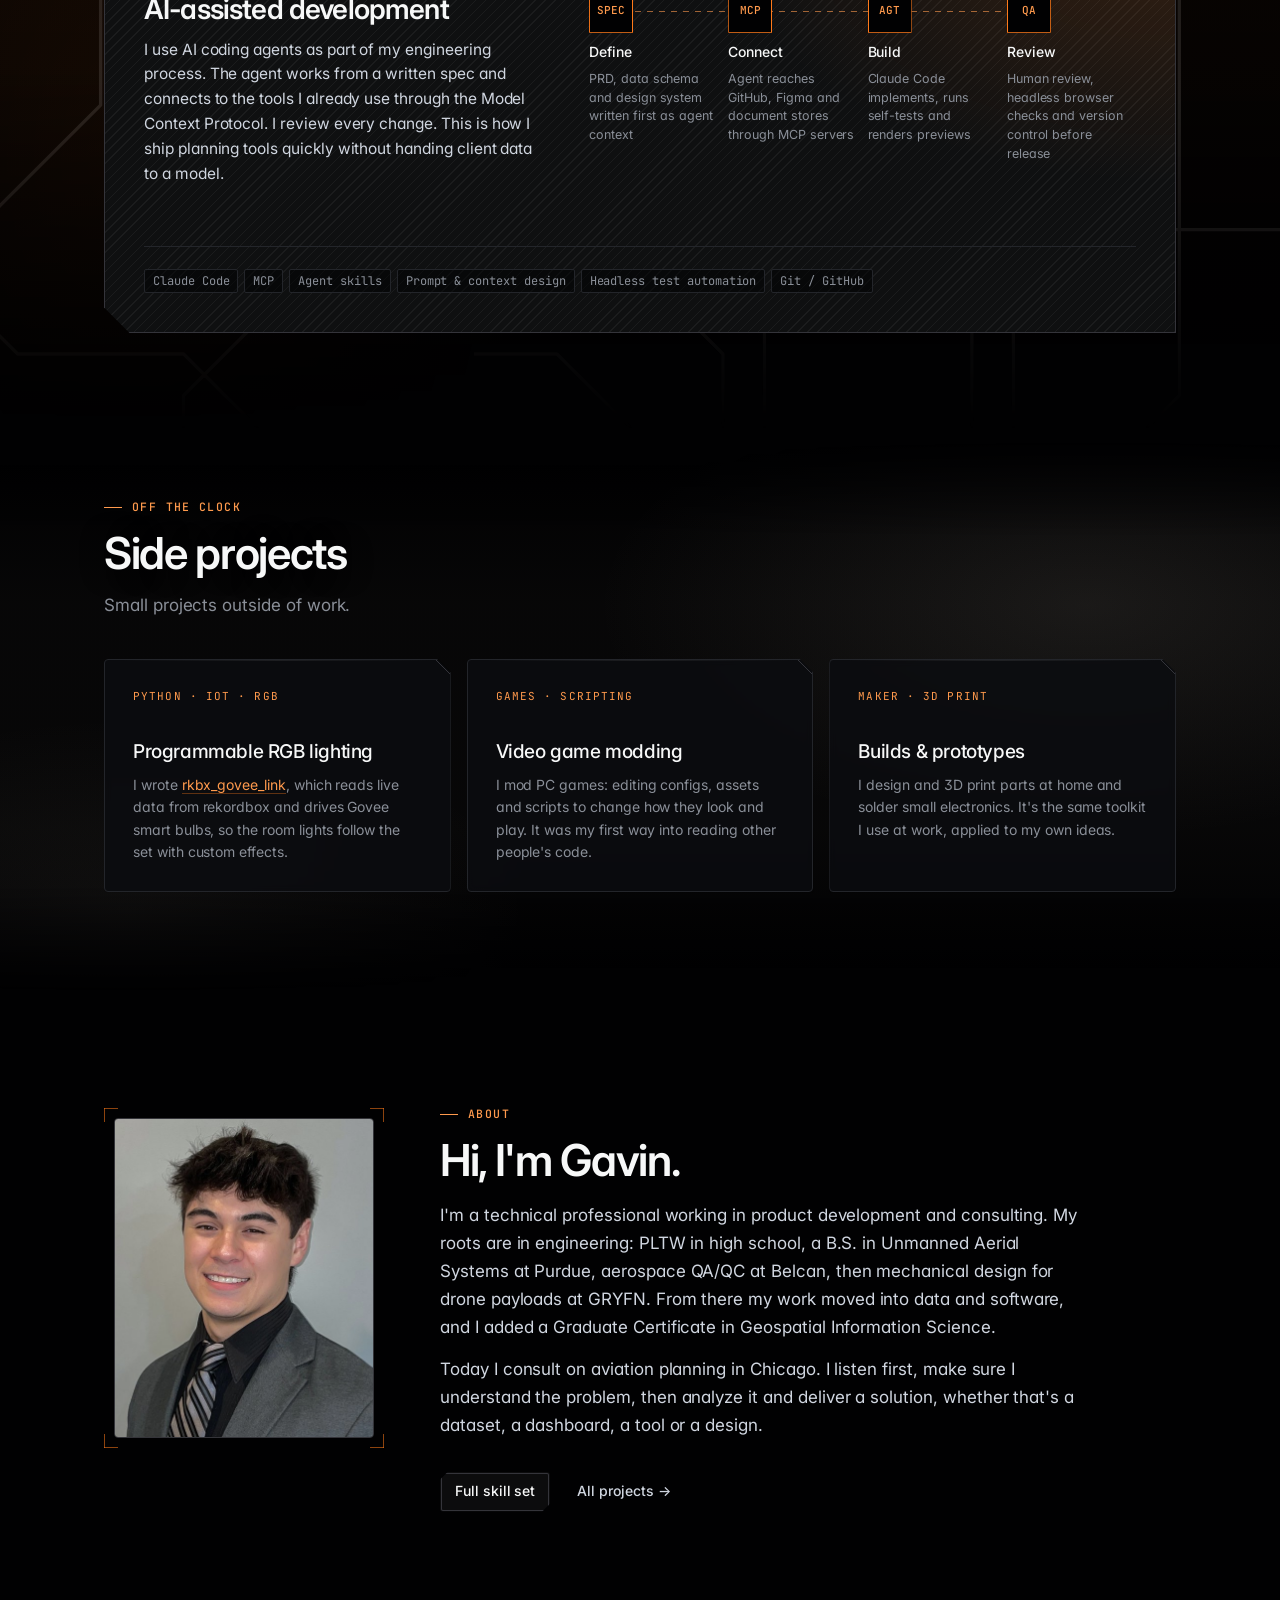
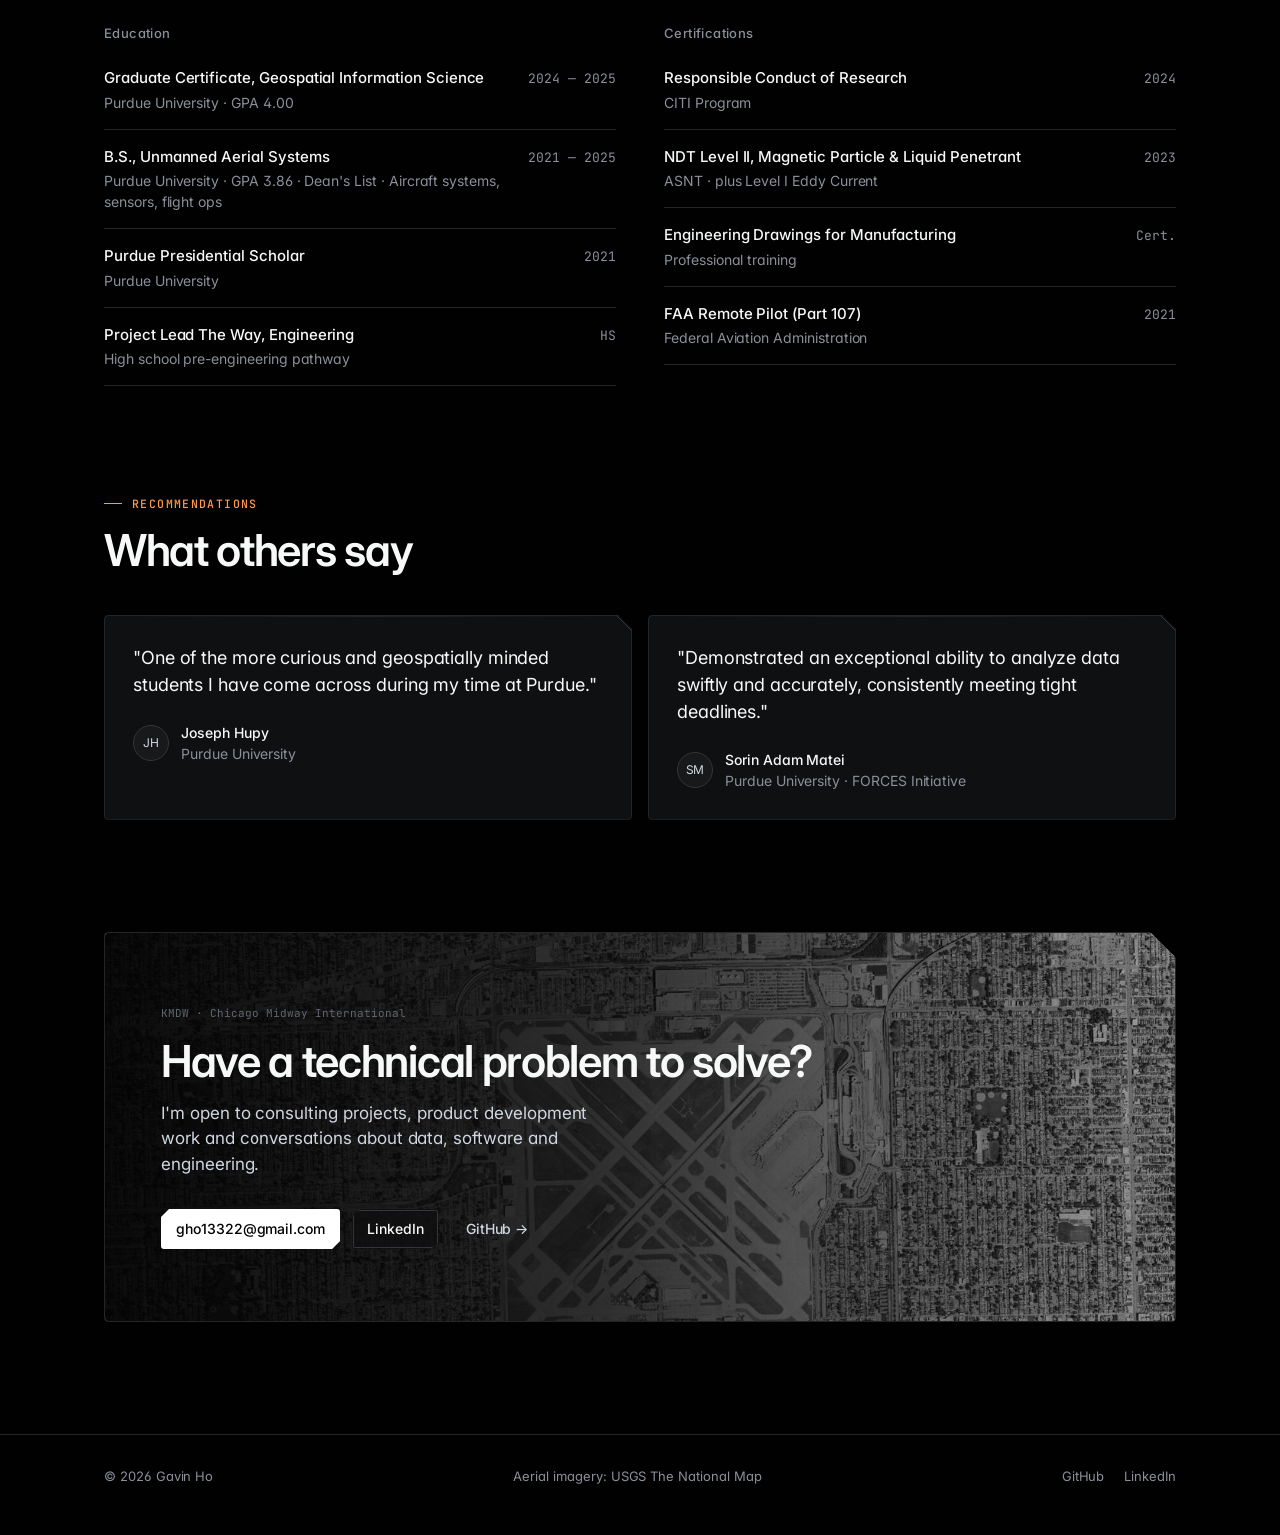
==== commit 34497ed5: "Refresh project visuals and team section Added a new network-themed SVG background for the people/le" ====
--- a/index.html
+++ b/index.html
@@ -14,7 +14,7 @@
   <link rel="preconnect" href="https://fonts.gstatic.com" crossorigin>
   <link href="https://fonts.googleapis.com/css2?family=Inter:wght@400;500;600&family=JetBrains+Mono:wght@400;500&display=swap" rel="stylesheet">
   <link rel="preload" as="image" href="assets/img/ord-aerial.jpg">
-  <link rel="stylesheet" href="styles.css?v=13">
+  <link rel="stylesheet" href="styles.css?v=14">
 </head>
 <body>
 
@@ -129,7 +129,7 @@
           </ul>
           <span class="range-go">Data work →</span>
         </a>
-        <a class="range-panel reveal" href="#code" style="--scene: url('assets/bg/codemap.svg'); --tint: 255, 122, 26">
+        <a class="range-panel reveal" href="#code" style="--scene: url('assets/bg/codemap.svg'); --pos: 260px 28px; --size: 80% auto; --tint: 255, 122, 26">
           <span class="range-k mono">02 · Development</span>
           <h3>Software &amp; automation</h3>
           <p>Full-stack tools that replace spreadsheets and repetitive work with reliable systems.</p>
@@ -154,15 +154,15 @@
           </ul>
           <span class="range-go">Engineering →</span>
         </a>
-        <a class="range-panel reveal" href="#leadership" style="--scene: url('assets/bg/opsmap.svg'); --tint: 255, 122, 26">
+        <a class="range-panel reveal" href="#leadership" style="--scene: url('assets/bg/network.svg'); --tint: 255, 122, 26">
           <span class="range-k mono">04 · People</span>
           <h3>Teams &amp; stakeholders</h3>
           <p>I enjoy working with people: organizing a team, keeping everyone aligned and getting the work across the line.</p>
           <ul>
-            <li>Led a remote team of six GIS analysts</li>
+            <li>Led a team of six GIS analysts</li>
+            <li>Trained and led student groups in UAS operations at Purdue</li>
             <li>Coordinated 30 students and faculty on an airport survey</li>
-            <li>Liaison between authors, faculty and analysts</li>
-            <li>ORAT and stakeholder coordination at ORD and MDW</li>
+            <li>Presented research at an annual analysis conference</li>
             <li>Dashboards and briefings for senior leadership</li>
           </ul>
           <span class="range-go">Leadership →</span>
--- a/styles.css
+++ b/styles.css
@@ -623,7 +623,7 @@
 }
 .range-panel::before {
   content: ""; position: absolute; inset: 0; z-index: -1;
-  background: var(--scene) 50% 0% / 180% auto no-repeat;
+  background: var(--scene) var(--pos, 50% 0%) / var(--size, 180% auto) no-repeat;
   opacity: 0.75; transition: transform .8s ease, opacity .3s;
   -webkit-mask-image: linear-gradient(180deg, #000 0%, #000 30%, transparent 70%);
           mask-image: linear-gradient(180deg, #000 0%, #000 30%, transparent 70%);
